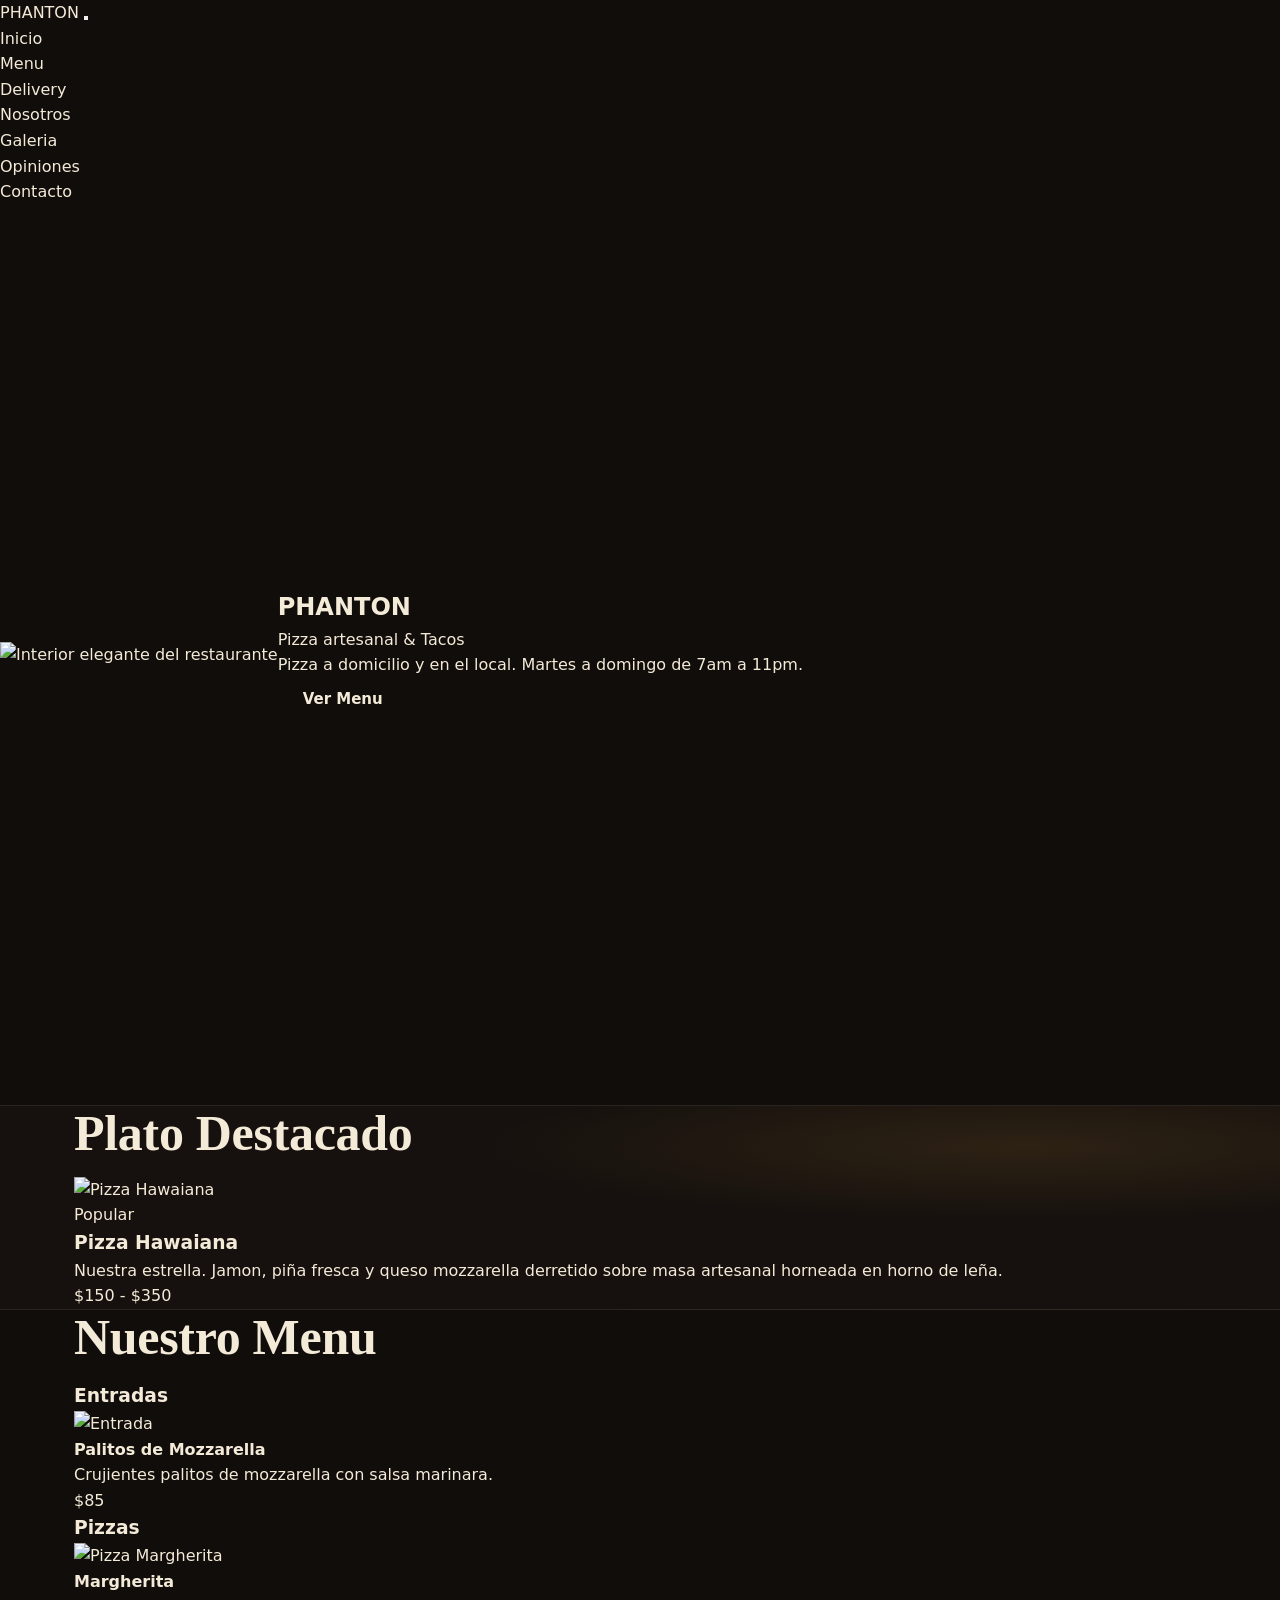
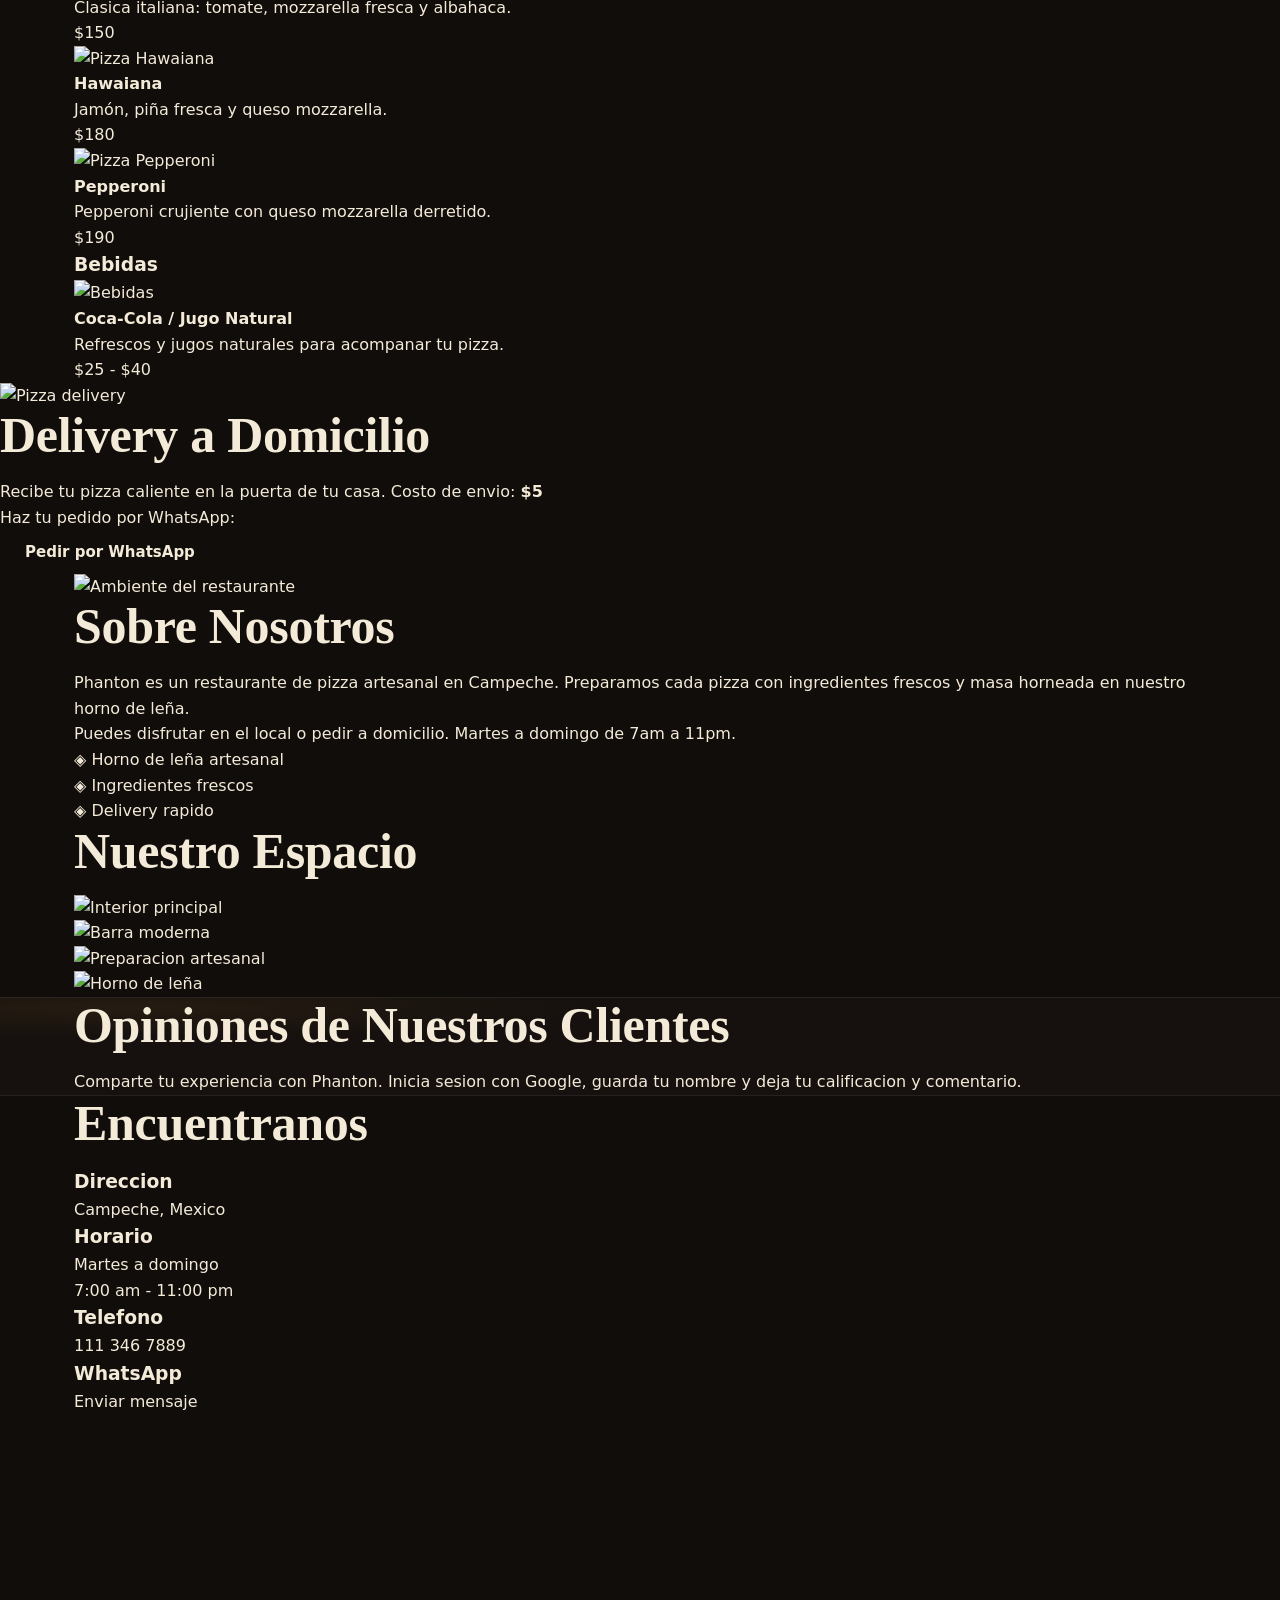
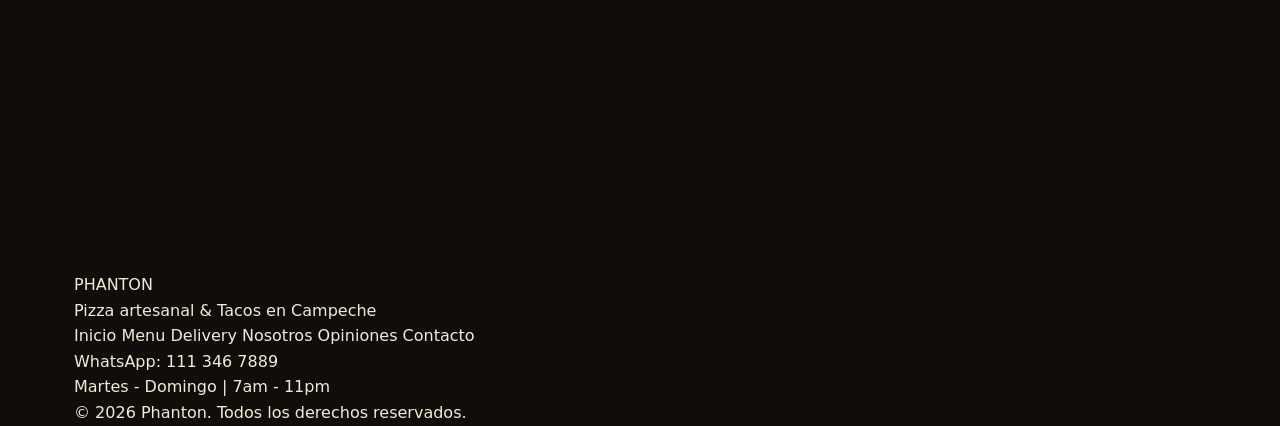
==== index.html @ f54aac29 "generate index.html" ====
<!DOCTYPE html>
<html lang="es">
<head>
  <meta charset="UTF-8">
  <meta name="viewport" content="width=device-width, initial-scale=1.0">
  <title>Phanton - Pizzas & Tacos</title>
  <meta name="description" content="Phanton - Pizza artesanal a domicilio y en local. Martes a domingo de 7am a 11pm en Campeche.">
  <link rel="stylesheet" href="styles.css">
</head>
<body>

  <header class="header" id="header">
    <nav class="nav">
      <a href="#hero" class="nav__logo" data-eb-editable="link" data-eb-key="index.a.1" data-eb-role="a" data-eb-kind="link">PHANTON</a>
      <button class="nav__toggle" id="navToggle" aria-label="Menu" data-eb-editable="link" data-eb-key="index.button.2" data-eb-role="button" data-eb-kind="link">
        <span></span><span></span><span></span>
      </button>
      <ul class="nav__menu" id="navMenu">
        <li><a href="#hero" class="nav__link active" data-eb-editable="link" data-eb-key="index.a.3" data-eb-role="a" data-eb-kind="link">Inicio</a></li>
        <li><a href="#menu" class="nav__link" data-eb-editable="link" data-eb-key="index.a.4" data-eb-role="a" data-eb-kind="link">Menu</a></li>
        <li><a href="#delivery" class="nav__link" data-eb-editable="link" data-eb-key="index.a.5" data-eb-role="a" data-eb-kind="link">Delivery</a></li>
        <li><a href="#about" class="nav__link" data-eb-editable="link" data-eb-key="index.a.6" data-eb-role="a" data-eb-kind="link">Nosotros</a></li>
        <li><a href="#gallery" class="nav__link" data-eb-editable="link" data-eb-key="index.a.7" data-eb-role="a" data-eb-kind="link">Galeria</a></li>
        <li><a href="#reviews" class="nav__link" data-eb-editable="link" data-eb-key="index.a.8" data-eb-role="a" data-eb-kind="link">Opiniones</a></li>
        <li><a href="#contact" class="nav__link" data-eb-editable="link" data-eb-key="index.a.9" data-eb-role="a" data-eb-kind="link">Contacto</a></li>
      </ul>
    </nav>
  </header>

  <section class="hero" id="hero">
    <div class="hero__bg">
      <img src="https://images.pexels.com/photos/17626467/pexels-photo-17626467.jpeg?auto=compress&cs=tinysrgb&dpr=2&h=650&w=940" alt="Interior elegante del restaurante" class="hero__img" data-eb-editable="image" data-eb-key="index.img.10" data-eb-role="img" data-eb-kind="image">
      <div class="hero__overlay"></div>
    </div>
    <div class="hero__content">
      <h1 class="hero__title" data-eb-editable="text" data-eb-key="index.h1.11" data-eb-role="h1" data-eb-kind="text">PHANTON</h1>
      <p class="hero__subtitle" data-eb-editable="text" data-eb-key="index.p.12" data-eb-role="p" data-eb-kind="text">Pizza artesanal & Tacos</p>
      <p class="hero__desc" data-eb-editable="text" data-eb-key="index.p.13" data-eb-role="p" data-eb-kind="text">Pizza a domicilio y en el local. Martes a domingo de 7am a 11pm.</p>
      <a href="#menu" class="btn btn--primary" data-eb-editable="link" data-eb-key="index.a.14" data-eb-role="a" data-eb-kind="link">Ver Menu</a>
    </div>
  </section>

  <section class="featured" id="featured">
    <div class="container">
      <h2 class="section-title" data-eb-editable="text" data-eb-key="index.h2.15" data-eb-role="h2" data-eb-kind="text">Plato Destacado</h2>
      <div class="featured__card">
        <div class="featured__img-wrap">
          <img src="https://images.pexels.com/photos/33592994/pexels-photo-33592994.jpeg?auto=compress&cs=tinysrgb&dpr=2&h=650&w=940" alt="Pizza Hawaiana" class="featured__img" data-eb-editable="image" data-eb-key="index.img.16" data-eb-role="img" data-eb-kind="image">
        </div>
        <div class="featured__info">
          <span class="featured__badge">Popular</span>
          <h3 class="featured__name" data-eb-editable="text" data-eb-key="index.h3.17" data-eb-role="h3" data-eb-kind="text">Pizza Hawaiana</h3>
          <p class="featured__text" data-eb-editable="text" data-eb-key="index.p.18" data-eb-role="p" data-eb-kind="text">Nuestra estrella. Jamon, piña fresca y queso mozzarella derretido sobre masa artesanal horneada en horno de leña.</p>
          <span class="featured__price">$150 - $350</span>
        </div>
      </div>
    </div>
  </section>

  <section class="menu" id="menu">
    <div class="container">
      <h2 class="section-title" data-eb-editable="text" data-eb-key="index.h2.19" data-eb-role="h2" data-eb-kind="text">Nuestro Menu</h2>

      <div class="menu__category">
        <h3 class="menu__category-title" data-eb-editable="text" data-eb-key="index.h3.20" data-eb-role="h3" data-eb-kind="text">Entradas</h3>
        <div class="menu__grid">
          <div class="menu__item">
            <img src="https://images.pexels.com/photos/9650081/pexels-photo-9650081.jpeg?auto=compress&cs=tinysrgb&dpr=2&h=650&w=940" alt="Entrada" class="menu__item-img" data-eb-editable="image" data-eb-key="index.img.21" data-eb-role="img" data-eb-kind="image">
            <div class="menu__item-info">
              <h4 class="menu__item-name" data-eb-editable="text" data-eb-key="index.h4.22" data-eb-role="h4" data-eb-kind="text">Palitos de Mozzarella</h4>
              <p class="menu__item-desc" data-eb-editable="text" data-eb-key="index.p.23" data-eb-role="p" data-eb-kind="text">Crujientes palitos de mozzarella con salsa marinara.</p>
              <span class="menu__item-price">$85</span>
            </div>
          </div>
        </div>
      </div>

      <div class="menu__category">
        <h3 class="menu__category-title" data-eb-editable="text" data-eb-key="index.h3.24" data-eb-role="h3" data-eb-kind="text">Pizzas</h3>
        <div class="menu__grid">
          <div class="menu__item">
            <img src="https://images.pexels.com/photos/8176833/pexels-photo-8176833.jpeg?auto=compress&cs=tinysrgb&dpr=2&h=650&w=940" alt="Pizza Margherita" class="menu__item-img" data-eb-editable="image" data-eb-key="index.img.25" data-eb-role="img" data-eb-kind="image">
            <div class="menu__item-info">
              <h4 class="menu__item-name" data-eb-editable="text" data-eb-key="index.h4.26" data-eb-role="h4" data-eb-kind="text">Margherita</h4>
              <p class="menu__item-desc" data-eb-editable="text" data-eb-key="index.p.27" data-eb-role="p" data-eb-kind="text">Clasica italiana: tomate, mozzarella fresca y albahaca.</p>
              <span class="menu__item-price">$150</span>
            </div>
          </div>
          <div class="menu__item">
            <img src="https://images.pexels.com/photos/33592994/pexels-photo-33592994.jpeg?auto=compress&cs=tinysrgb&dpr=2&h=650&w=940" alt="Pizza Hawaiana" class="menu__item-img" data-eb-editable="image" data-eb-key="index.img.28" data-eb-role="img" data-eb-kind="image">
            <div class="menu__item-info">
              <h4 class="menu__item-name" data-eb-editable="text" data-eb-key="index.h4.29" data-eb-role="h4" data-eb-kind="text">Hawaiana</h4>
              <p class="menu__item-desc" data-eb-editable="text" data-eb-key="index.p.30" data-eb-role="p" data-eb-kind="text">Jamón, piña fresca y queso mozzarella.</p>
              <span class="menu__item-price">$180</span>
            </div>
          </div>
          <div class="menu__item">
            <img src="https://images.pexels.com/photos/8444550/pexels-photo-8444550.jpeg?auto=compress&cs=tinysrgb&dpr=2&h=650&w=940" alt="Pizza Pepperoni" class="menu__item-img" data-eb-editable="image" data-eb-key="index.img.31" data-eb-role="img" data-eb-kind="image">
            <div class="menu__item-info">
              <h4 class="menu__item-name" data-eb-editable="text" data-eb-key="index.h4.32" data-eb-role="h4" data-eb-kind="text">Pepperoni</h4>
              <p class="menu__item-desc" data-eb-editable="text" data-eb-key="index.p.33" data-eb-role="p" data-eb-kind="text">Pepperoni crujiente con queso mozzarella derretido.</p>
              <span class="menu__item-price">$190</span>
            </div>
          </div>
        </div>
      </div>

      <div class="menu__category">
        <h3 class="menu__category-title" data-eb-editable="text" data-eb-key="index.h3.34" data-eb-role="h3" data-eb-kind="text">Bebidas</h3>
        <div class="menu__grid">
          <div class="menu__item">
            <img src="https://itm-void-excepcional.pages.dev/media-fallback/imagen-generica.jpg" alt="Bebidas" class="menu__item-img" data-eb-editable="image" data-eb-key="index.img.35" data-eb-role="img" data-eb-kind="image">
            <div class="menu__item-info">
              <h4 class="menu__item-name" data-eb-editable="text" data-eb-key="index.h4.36" data-eb-role="h4" data-eb-kind="text">Coca-Cola / Jugo Natural</h4>
              <p class="menu__item-desc" data-eb-editable="text" data-eb-key="index.p.37" data-eb-role="p" data-eb-kind="text">Refrescos y jugos naturales para acompanar tu pizza.</p>
              <span class="menu__item-price">$25 - $40</span>
            </div>
          </div>
        </div>
      </div>
    </div>
  </section>

  <section class="delivery" id="delivery">
    <div class="delivery__bg">
      <img src="https://images.pexels.com/photos/8165449/pexels-photo-8165449.jpeg?auto=compress&cs=tinysrgb&dpr=2&h=650&w=940" alt="Pizza delivery" class="delivery__img" data-eb-editable="image" data-eb-key="index.img.38" data-eb-role="img" data-eb-kind="image">
      <div class="delivery__overlay"></div>
    </div>
    <div class="delivery__content">
      <h2 class="section-title section-title--light" data-eb-editable="text" data-eb-key="index.h2.39" data-eb-role="h2" data-eb-kind="text">Delivery a Domicilio</h2>
      <p class="delivery__text" data-eb-editable="text" data-eb-key="index.p.40" data-eb-role="p" data-eb-kind="text">Recibe tu pizza caliente en la puerta de tu casa. Costo de envio: <strong>$5</strong></p>
      <p class="delivery__text" data-eb-editable="text" data-eb-key="index.p.41" data-eb-role="p" data-eb-kind="text">Haz tu pedido por WhatsApp:</p>
      <a href="https://wa.me/521113467889" class="btn btn--whatsapp" target="_blank" rel="noopener" data-eb-editable="link" data-eb-key="index.a.42" data-eb-role="a" data-eb-kind="link">Pedir por WhatsApp</a>
    </div>
  </section>

  <section class="about" id="about">
    <div class="container">
      <div class="about__grid">
        <div class="about__img-wrap">
          <img src="https://images.pexels.com/photos/7244274/pexels-photo-7244274.jpeg?auto=compress&cs=tinysrgb&dpr=2&h=650&w=940" alt="Ambiente del restaurante" class="about__img" data-eb-editable="image" data-eb-key="index.img.43" data-eb-role="img" data-eb-kind="image">
        </div>
        <div class="about__info">
          <h2 class="section-title section-title--left" data-eb-editable="text" data-eb-key="index.h2.44" data-eb-role="h2" data-eb-kind="text">Sobre Nosotros</h2>
          <p class="about__text" data-eb-editable="text" data-eb-key="index.p.45" data-eb-role="p" data-eb-kind="text">Phanton es un restaurante de pizza artesanal en Campeche. Preparamos cada pizza con ingredientes frescos y masa horneada en nuestro horno de leña.</p>
          <p class="about__text" data-eb-editable="text" data-eb-key="index.p.46" data-eb-role="p" data-eb-kind="text">Puedes disfrutar en el local o pedir a domicilio. Martes a domingo de 7am a 11pm.</p>
          <div class="about__features">
            <div class="about__feature">
              <span class="about__feature-icon">&#9672;</span>
              <span>Horno de leña artesanal</span>
            </div>
            <div class="about__feature">
              <span class="about__feature-icon">&#9672;</span>
              <span>Ingredientes frescos</span>
            </div>
            <div class="about__feature">
              <span class="about__feature-icon">&#9672;</span>
              <span>Delivery rapido</span>
            </div>
          </div>
        </div>
      </div>
    </div>
  </section>

  <section class="gallery" id="gallery">
    <div class="container">
      <h2 class="section-title" data-eb-editable="text" data-eb-key="index.h2.47" data-eb-role="h2" data-eb-kind="text">Nuestro Espacio</h2>
      <div class="gallery__grid">
        <div class="gallery__item">
          <img src="https://images.pexels.com/photos/27669088/pexels-photo-27669088.png?auto=compress&cs=tinysrgb&dpr=2&h=650&w=940" alt="Interior principal" class="gallery__img" data-eb-editable="image" data-eb-key="index.img.48" data-eb-role="img" data-eb-kind="image">
        </div>
        <div class="gallery__item">
          <img src="https://images.pexels.com/photos/30871309/pexels-photo-30871309.jpeg?auto=compress&cs=tinysrgb&dpr=2&h=650&w=940" alt="Barra moderna" class="gallery__img" data-eb-editable="image" data-eb-key="index.img.49" data-eb-role="img" data-eb-kind="image">
        </div>
        <div class="gallery__item">
          <img src="https://images.pexels.com/photos/32293385/pexels-photo-32293385.jpeg?auto=compress&cs=tinysrgb&dpr=2&h=650&w=940" alt="Preparacion artesanal" class="gallery__img" data-eb-editable="image" data-eb-key="index.img.50" data-eb-role="img" data-eb-kind="image">
        </div>
        <div class="gallery__item">
          <img src="https://images.pexels.com/photos/18126715/pexels-photo-18126715.jpeg?auto=compress&cs=tinysrgb&dpr=2&h=650&w=940" alt="Horno de leña" class="gallery__img" data-eb-editable="image" data-eb-key="index.img.51" data-eb-role="img" data-eb-kind="image">
        </div>
      </div>
    </div>
  </section>

  <section class="reviews" id="reviews">
    <div class="container">
      <h2 class="section-title" data-eb-editable="text" data-eb-key="index.h2.52" data-eb-role="h2" data-eb-kind="text">Opiniones de Nuestros Clientes</h2>
      <p class="reviews__intro" data-eb-editable="text" data-eb-key="index.p.53" data-eb-role="p" data-eb-kind="text">Comparte tu experiencia con Phanton. Inicia sesion con Google, guarda tu nombre y deja tu calificacion y comentario.</p>
      <div data-itm-comments-shell class="reviews__shell">
        <div data-itm-profile data-project-id="caf5ed07-fb64-4bcb-96b5-abfb4fa93d42"></div>
        <div data-itm-comments data-project-id="caf5ed07-fb64-4bcb-96b5-abfb4fa93d42"></div>
      </div>
    </div>
  </section>

  <section class="contact" id="contact">
    <div class="container">
      <h2 class="section-title" data-eb-editable="text" data-eb-key="index.h2.54" data-eb-role="h2" data-eb-kind="text">Encuentranos</h2>
      <div class="contact__grid">
        <div class="contact__info">
          <div class="contact__detail">
            <h3 class="contact__detail-title" data-eb-editable="text" data-eb-key="index.h3.55" data-eb-role="h3" data-eb-kind="text">Direccion</h3>
            <p data-eb-editable="text" data-eb-key="index.p.56" data-eb-role="p" data-eb-kind="text">Campeche, Mexico</p>
          </div>
          <div class="contact__detail">
            <h3 class="contact__detail-title" data-eb-editable="text" data-eb-key="index.h3.57" data-eb-role="h3" data-eb-kind="text">Horario</h3>
            <p data-eb-editable="text" data-eb-key="index.p.58" data-eb-role="p" data-eb-kind="text">Martes a domingo<br>7:00 am - 11:00 pm</p>
          </div>
          <div class="contact__detail">
            <h3 class="contact__detail-title" data-eb-editable="text" data-eb-key="index.h3.59" data-eb-role="h3" data-eb-kind="text">Telefono</h3>
            <p data-eb-editable="text" data-eb-key="index.p.60" data-eb-role="p" data-eb-kind="text"><a href="tel:+521113467889" data-eb-editable="link" data-eb-key="index.a.61" data-eb-role="a" data-eb-kind="link">111 346 7889</a></p>
          </div>
          <div class="contact__detail">
            <h3 class="contact__detail-title" data-eb-editable="text" data-eb-key="index.h3.62" data-eb-role="h3" data-eb-kind="text">WhatsApp</h3>
            <p data-eb-editable="text" data-eb-key="index.p.63" data-eb-role="p" data-eb-kind="text"><a href="https://wa.me/521113467889" target="_blank" rel="noopener" data-eb-editable="link" data-eb-key="index.a.64" data-eb-role="a" data-eb-kind="link">Enviar mensaje</a></p>
          </div>
        </div>
        <div class="contact__map">
          <iframe src="https://www.google.com/maps/embed?pb=!1m18!1m12!1m3!1d1590204.7511493105!2d-90.0833210465046!3d19.18394339423709!2m3!1f0!2f0!3f0!3m2!1i1024!2i768!4f13.1!3m3!1m2!1s0x8f5a55d2e2bd4cb3%3A0x18dfb8a962aab997!2sPizzas%20y%20Tacos%20EL%20SUSPIRO!5e1!3m2!1ses-419!2smx!4v1788581362156!5m2!1ses-419!2smx" width="600" height="450" style="border:0;" allowfullscreen="" loading="lazy" referrerpolicy="strict-origin-when-cross-origin" title="Ubicacion en mapa"></iframe>
        </div>
      </div>
    </div>
  </section>

  <footer class="footer">
    <div class="container">
      <div class="footer__content">
        <div class="footer__brand">
          <span class="footer__logo">PHANTON</span>
          <p class="footer__tagline" data-eb-editable="text" data-eb-key="index.p.65" data-eb-role="p" data-eb-kind="text">Pizza artesanal & Tacos en Campeche</p>
        </div>
        <div class="footer__links">
          <a href="#hero" data-eb-editable="link" data-eb-key="index.a.66" data-eb-role="a" data-eb-kind="link">Inicio</a>
          <a href="#menu" data-eb-editable="link" data-eb-key="index.a.67" data-eb-role="a" data-eb-kind="link">Menu</a>
          <a href="#delivery" data-eb-editable="link" data-eb-key="index.a.68" data-eb-role="a" data-eb-kind="link">Delivery</a>
          <a href="#about" data-eb-editable="link" data-eb-key="index.a.69" data-eb-role="a" data-eb-kind="link">Nosotros</a>
          <a href="#reviews" data-eb-editable="link" data-eb-key="index.a.70" data-eb-role="a" data-eb-kind="link">Opiniones</a>
          <a href="#contact" data-eb-editable="link" data-eb-key="index.a.71" data-eb-role="a" data-eb-kind="link">Contacto</a>
        </div>
        <div class="footer__contact">
          <p data-eb-editable="text" data-eb-key="index.p.72" data-eb-role="p" data-eb-kind="text">WhatsApp: <a href="tel:+521113467889" data-eb-editable="link" data-eb-key="index.a.73" data-eb-role="a" data-eb-kind="link">111 346 7889</a></p>
          <p data-eb-editable="text" data-eb-key="index.p.74" data-eb-role="p" data-eb-kind="text">Martes - Domingo | 7am - 11pm</p>
        </div>
      </div>
      <div class="footer__bottom">
        <p data-eb-editable="text" data-eb-key="index.p.75" data-eb-role="p" data-eb-kind="text">&copy; 2026 Phanton. Todos los derechos reservados.</p>
      </div>
    </div>
  </footer>

  <script src="https://itm-void-excepcional.pages.dev/comments.js"></script>
  <script src="script.js"></script>

</body>
</html>
---- styles.css ----
/* ==========================================================================
   phanton · Pizzas artesanales — Campeche
   Estilos principales · Tema elegante oscuro premium
   ========================================================================== */

:root {
  --bg-ink: #100d0b;
  --bg-soft: #16110e;
  --bg-card: #1c1613;
  --bg-elev: #241c17;
  --line: rgba(244, 234, 216, 0.09);
  --line-strong: rgba(244, 234, 216, 0.16);
  --cream: #f4ead8;
  --muted: #b3a493;
  --accent: #d99a3d;
  --accent-soft: rgba(217, 154, 61, 0.14);
  --accent-strong: #e8a94f;
  --green: #25d366;
  --green-soft: rgba(37, 211, 102, 0.14);
  --serif: "Playfair Display", Georgia, serif;
  --sans: "Inter", system-ui, -apple-system, "Segoe UI", Arial, sans-serif;
  --radius: 16px;
  --radius-sm: 10px;
  --shadow: 0 24px 60px rgba(0, 0, 0, 0.45);
  --header-h: 76px;
  --maxw: 1180px;
}

/* ---------- Reset ---------- */
*,
*::before,
*::after {
  box-sizing: border-box;
  margin: 0;
  padding: 0;
}

html {
  scroll-behavior: smooth;
  scroll-padding-top: calc(var(--header-h) + 12px);
}

body {
  font-family: var(--sans);
  background: var(--bg-ink);
  color: var(--cream);
  line-height: 1.6;
  font-size: 16px;
  -webkit-font-smoothing: antialiased;
  overflow-x: hidden;
}

img {
  max-width: 100%;
  display: block;
}

a {
  color: inherit;
  text-decoration: none;
}

ul {
  list-style: none;
}

button {
  font-family: inherit;
  cursor: pointer;
}

.container {
  width: 100%;
  max-width: var(--maxw);
  margin: 0 auto;
  padding: 0 24px;
}

.skip-link {
  position: absolute;
  left: -9999px;
  top: 0;
  z-index: 1000;
  background: var(--accent);
  color: #1a140a;
  padding: 10px 16px;
  font-weight: 600;
  border-radius: 0 0 8px 0;
}

.skip-link:focus {
  left: 0;
  color: #1a140a;
}

/* ============================ HEADER ============================ */
.site-header {
  position: fixed;
  inset: 0 0 auto 0;
  z-index: 900;
  height: var(--header-h);
  transition: background 0.35s ease, box-shadow 0.35s ease, backdrop-filter 0.35s ease;
}

.site-header.is-scrolled {
  background: rgba(16, 13, 11, 0.92);
  backdrop-filter: blur(12px);
  box-shadow: 0 1px 0 var(--line);
}

.header-inner {
  height: var(--header-h);
  display: flex;
  align-items: center;
  gap: 24px;
}

.brand {
  display: inline-flex;
  align-items: center;
  gap: 12px;
  margin-right: auto;
}

.brand-mark {
  display: grid;
  place-items: center;
  width: 42px;
  height: 42px;
  border: 1px solid var(--line-strong);
  border-radius: 50%;
  color: var(--accent);
  background: radial-gradient(circle at 30% 30%, rgba(217, 154, 61, 0.22), transparent 60%);
}

.brand-text {
  display: flex;
  flex-direction: column;
  line-height: 1.15;
}

.brand-text strong {
  font-family: var(--serif);
  font-size: 22px;
  letter-spacing: 0.5px;
}

.brand-text small {
  font-size: 10.5px;
  letter-spacing: 0.18em;
  text-transform: uppercase;
  color: var(--accent);
}

.primary-nav {
  display: flex;
  align-items: center;
  gap: 6px;
}

.primary-nav a {
  padding: 9px 13px;
  font-size: 14px;
  font-weight: 500;
  color: var(--muted);
  border-radius: 999px;
  transition: color 0.2s ease, background 0.2s ease;
}

.primary-nav a:hover,
.primary-nav a.is-active {
  color: var(--cream);
  background: var(--accent-soft);
}

.nav-toggle {
  display: none;
  flex-direction: column;
  justify-content: center;
  gap: 5px;
  width: 44px;
  height: 44px;
  padding: 10px;
  background: transparent;
  border: 1px solid var(--line-strong);
  border-radius: var(--radius-sm);
}

.nav-toggle span {
  display: block;
  height: 2px;
  width: 100%;
  background: var(--cream);
  transition: transform 0.3s ease, opacity 0.3s ease;
}

.nav-toggle[aria-expanded="true"] span:nth-child(1) {
  transform: translateY(7px) rotate(45deg);
}

.nav-toggle[aria-expanded="true"] span:nth-child(2) {
  opacity: 0;
}

.nav-toggle[aria-expanded="true"] span:nth-child(3) {
  transform: translateY(-7px) rotate(-45deg);
}

/* ============================ BOTONES ============================ */
.btn {
  display: inline-flex;
  align-items: center;
  justify-content: center;
  gap: 9px;
  padding: 13px 24px;
  border-radius: 999px;
  font-weight: 600;
  font-size: 15px;
  line-height: 1;
  border: 1px solid transparent;
  white-space: nowrap;
  transition: transform 0.2s ease, box-shadow 0.2s ease, background 0.2s ease, color 0.2s ease, border-color 0.2s ease;
}

.btn:hover {
  transform: translateY(-2px);
}

.btn-primary {
  background: linear-gradient(180deg, var(--accent-strong), var(--accent));
  color: #221707;
  box-shadow: 0 12px 30px rgba(217, 154, 61, 0.28);
}

.btn-primary:hover {
  box-shadow: 0 16px 38px rgba(217, 154, 61, 0.42);
}

.btn-outline {
  color: var(--cream);
  border-color: var(--line-strong);
  background: rgba(16, 13, 11, 0.35);
}

.btn-outline:hover {
  border-color: var(--accent);
  color: var(--accent-strong);
}

.btn-wa {
  background: var(--green);
  color: #06280f;
  box-shadow: 0 12px 30px rgba(37, 211, 102, 0.25);
}

.btn-wa:hover {
  box-shadow: 0 16px 38px rgba(37, 211, 102, 0.38);
}

.btn-lg {
  padding: 17px 34px;
  font-size: 16px;
}

.btn-block {
  width: 100%;
}

.btn-header {
  padding: 11px 20px;
  font-size: 14px;
}

/* ============================ HERO ============================ */
.hero {
  position: relative;
  min-height: 100vh;
  display: flex;
  align-items: center;
  overflow: hidden;
}

.hero-bg {
  position: absolute;
  inset: 0;
  background-size: cover;
  background-position: center 30%;
  transform: scale(1.05);
  will-change: transform;
}

.hero-overlay {
  position: absolute;
  inset: 0;
  background:
    linear-gradient(180deg, rgba(16, 13, 11, 0.55) 0%, rgba(16, 13, 11, 0.78) 55%, var(--bg-ink) 100%),
    radial-gradient(80% 60% at 70% 20%, rgba(217, 154, 61, 0.16), transparent 60%);
}

.hero-inner {
  position: relative;
  z-index: 2;
  padding-top: calc(var(--header-h) + 40px);
  padding-bottom: 80px;
}

.eyebrow {
  display: inline-flex;
  align-items: center;
  gap: 10px;
  font-size: 12px;
  font-weight: 600;
  letter-spacing: 0.22em;
  text-transform: uppercase;
  color: var(--accent);
  margin-bottom: 18px;
}

.eyebrow::before {
  content: "";
  width: 34px;
  height: 1px;
  background: var(--accent);
}

.section-head.center .eyebrow::after {
  content: "";
  width: 34px;
  height: 1px;
  background: var(--accent);
}

.hero-title {
  font-family: var(--serif);
  font-size: clamp(44px, 7vw, 84px);
  font-weight: 600;
  line-height: 1.02;
  letter-spacing: -0.5px;
  max-width: 16ch;
  margin-bottom: 22px;
}

.hero-sub {
  font-size: 18px;
  color: var(--muted);
  max-width: 52ch;
  margin-bottom: 32px;
}

.hero-title em,
.section-title em {
  font-style: italic;
  color: var(--accent);
}

.hero-actions {
  display: flex;
  flex-wrap: wrap;
  gap: 14px;
  margin-bottom: 44px;
}

.hero-meta {
  display: flex;
  flex-wrap: wrap;
  gap: 12px 26px;
}

.hero-meta-item {
  display: inline-flex;
  align-items: center;
  gap: 8px;
  font-size: 13.5px;
  font-weight: 500;
  color: var(--muted);
}

.hero-meta-item svg {
  color: var(--accent);
}

/* ============================ SECCIONES ============================ */
.section {
  padding: 110px 0;
}

.section-head {
  margin-bottom: 52px;
  max-width: 660px;
}

.section-head.center {
  margin-left: auto;
  margin-right: auto;
  text-align: center;
}

.section-head.center .eyebrow::before {
  display: none;
}

.section-title {
  font-family: var(--serif);
  font-size: clamp(32px, 4.4vw, 50px);
  font-weight: 600;
  line-height: 1.1;
  margin-bottom: 16px;
  letter-spacing: -0.3px;
}

.section-text {
  color: var(--muted);
  font-size: 16.5px;
  max-width: 60ch;
}

.section-head.center .section-text {
  margin-left: auto;
  margin-right: auto;
}

/* ============================ NOSOTROS ============================ */
.about {
  background: var(--bg-ink);
}

.about-grid {
  display: grid;
  grid-template-columns: 1fr 1fr;
  gap: 64px;
  align-items: center;
}

.about-media {
  position: relative;
}

.about-media img {
  width: 100%;
  aspect-ratio: 4 / 4.4;
  object-fit: cover;
  border-radius: var(--radius);
  box-shadow: var(--shadow);
  border: 1px solid var(--line);
}

.about-badge {
  position: absolute;
  right: -18px;
  bottom: -22px;
  background: linear-gradient(180deg, var(--accent-strong), var(--accent));
  color: #221707;
  padding: 18px 24px;
  border-radius: var(--radius-sm);
  box-shadow: 0 18px 40px rgba(0, 0, 0, 0.45);
  display: flex;
  flex-direction: column;
  line-height: 1.2;
}

.about-badge strong {
  font-family: var(--serif);
  font-size: 19px;
}

.about-badge span {
  font-size: 13px;
  font-weight: 600;
}

.about-content .section-text {
  margin-bottom: 30px;
}

.about-list {
  display: grid;
  gap: 22px;
  margin-bottom: 34px;
}

.about-list li {
  display: flex;
  gap: 16px;
  align-items: flex-start;
}

.about-icon {
  flex: none;
  display: grid;
  place-items: center;
  width: 46px;
  height: 46px;
  border-radius: 12px;
  background: var(--accent-soft);
  color: var(--accent);
  border: 1px solid var(--line);
}

.about-list strong {
  display: block;
  font-size: 16.5px;
  margin-bottom: 2px;
}

.about-list p {
  color: var(--muted);
  font-size: 14.5px;
}

/* ============================ DESTACADO ============================ */
.featured {
  background:
    radial-gradient(70% 60% at 80% 20%, rgba(217, 154, 61, 0.12), transparent 60%),
    var(--bg-soft);
  border-top: 1px solid var(--line);
  border-bottom: 1px solid var(--line);
}

.featured-grid {
  display: grid;
  grid-template-columns: 1fr 1fr;
  gap: 64px;
  align-items: center;
}

.featured-badges {
  display: flex;
  flex-wrap: wrap;
  gap: 10px;
  margin-bottom: 26px;
}

.chip {
  display: inline-flex;
  align-items: center;
  padding: 8px 14px;
  border-radius: 999px;
  font-size: 13px;
  font-weight: 600;
  color: var(--accent-strong);
  background: var(--accent-soft);
  border: 1px solid var(--line-strong);
}

.featured-media img {
  width: 100%;
  aspect-ratio: 5 / 4;
  object-fit: cover;
  border-radius: var(--radius);
  box-shadow: var(--shadow);
  border: 1px solid var(--line);
}

/* ============================ MENÚ ============================ */
.menu {
  position: relative;
  background: var(--bg-ink);
}

.menu-banner {
  position: absolute;
  inset: 0 0 auto 0;
  height: 340px;
  background-size: cover;
  background-position: center;
  opacity: 0.16;
  mask-image: linear-gradient(180deg, #000, transparent 90%);
  -webkit-mask-image: linear-gradient(180deg, #000, transparent 90%);
  pointer-events: none;
}

.menu-grid {
  display: grid;
  grid-template-columns: repeat(3, 1fr);
  gap: 28px;
}

.menu-card {
  background: var(--bg-card);
  border: 1px solid var(--line);
  border-radius: var(--radius);
  overflow: hidden;
  transition: transform 0.3s ease, border-color 0.3s ease, box-shadow 0.3s ease;
  display: flex;
  flex-direction: column;
}

.menu-card:hover {
  transform: translateY(-6px);
  border-color: var(--line-strong);
  box-shadow: var(--shadow);
}

.menu-card-media {
  position: relative;
}

.menu-card-media img {
  width: 100%;
  height: 210px;
  object-fit: cover;
}

.menu-tag {
  position: absolute;
  top: 14px;
  left: 14px;
  background: rgba(16, 13, 11, 0.82);
  backdrop-filter: blur(6px);
  color: var(--accent-strong);
  border: 1px solid var(--line-strong);
  font-size: 12px;
  font-weight: 600;
  letter-spacing: 0.08em;
  text-transform: uppercase;
  padding: 7px 12px;
  border-radius: 999px;
}

.menu-card-body {
  padding: 26px 24px 28px;
  display: flex;
  flex-direction: column;
  gap: 14px;
  flex: 1;
}

.menu-card-body h3 {
  font-family: var(--serif);
  font-size: 25px;
  font-weight: 600;
}

.menu-card-body > p {
  color: var(--muted);
  font-size: 14.5px;
  margin-top: -6px;
}

.menu-items {
  display: grid;
  gap: 18px;
  flex: 1;
}

.menu-item-row {
  display: flex;
  align-items: baseline;
  gap: 10px;
  font-weight: 600;
  font-size: 15.5px;
}

.menu-item-row span:last-child {
  color: var(--accent);
  font-weight: 700;
  font-size: 13.5px;
  white-space: nowrap;
}

.menu-dot {
  flex: 1;
  border-bottom: 1px dotted var(--line-strong);
  transform: translateY(-4px);
}

.menu-item p {
  color: var(--muted);
  font-size: 13.5px;
  margin-top: 3px;
}

.menu-note {
  font-size: 13px;
  color: var(--accent-strong);
  background: var(--accent-soft);
  border: 1px solid var(--line);
  border-radius: var(--radius-sm);
  padding: 12px 14px;
}

.menu-order {
  margin-top: 6px;
  color: var(--accent-strong);
  font-weight: 600;
  font-size: 14.5px;
  border: 1px solid var(--line-strong);
  border-radius: 999px;
  padding: 12px 18px;
  text-align: center;
  transition: background 0.2s ease, border-color 0.2s ease;
}

.menu-order:hover {
  background: var(--accent-soft);
  border-color: var(--accent);
}

/* ============================ CTA BANDA ============================ */
.cta-band {
  position: relative;
  padding: 130px 0;
  overflow: hidden;
  text-align: center;
  border-top: 1px solid var(--line);
  border-bottom: 1px solid var(--line);
}

.cta-bg {
  position: absolute;
  inset: 0;
  background-size: cover;
  background-position: center 40%;
}

.cta-overlay {
  position: absolute;
  inset: 0;
  background: linear-gradient(180deg, rgba(16, 13, 11, 0.82), rgba(16, 13, 11, 0.9));
}

.cta-inner {
  position: relative;
  z-index: 2;
  max-width: 640px;
  margin: 0 auto;
  display: grid;
  gap: 16px;
  justify-items: center;
}

.cta-title {
  font-family: var(--serif);
  font-size: clamp(30px, 4vw, 46px);
  font-weight: 600;
  line-height: 1.1;
}

.cta-text {
  color: var(--muted);
  font-size: 17px;
  margin-bottom: 14px;
}

/* ============================ GALERÍA ============================ */
.gallery {
  background: var(--bg-ink);
}

.gallery-grid {
  display: grid;
  grid-template-columns: repeat(3, 1fr);
  gap: 22px;
}

.gallery-item {
  position: relative;
  border-radius: var(--radius);
  overflow: hidden;
  border: 1px solid var(--line);
  cursor: zoom-in;
  background: var(--bg-card);
}

.gallery-item img {
  width: 100%;
  aspect-ratio: 4 / 3;
  object-fit: cover;
  transition: transform 0.5s ease;
}

.gallery-item:hover img {
  transform: scale(1.06);
}

.gallery-item::after {
  content: "";
  position: absolute;
  inset: 0;
  background: linear-gradient(180deg, transparent 55%, rgba(16, 13, 11, 0.7));
  opacity: 0;
  transition: opacity 0.35s ease;
}

.gallery-item:hover::after {
  opacity: 1;
}

/* ============================ RESEÑAS ============================ */
.reviews {
  background:
    radial-gradient(60% 50% at 10% 10%, rgba(217, 154, 61, 0.08), transparent 60%),
    var(--bg-soft);
  border-top: 1px solid var(--line);
}

.reviews-grid {
  display: grid;
  grid-template-columns: 400px 1fr;
  gap: 28px;
  align-items: start;
}

.reviews-profile,
.reviews-panel {
  background: var(--bg-card);
  border: 1px solid var(--line);
  border-radius: var(--radius);
  padding: 30px;
  display: grid;
  gap: 20px;
}

.reviews-panel {
  min-width: 0;
}

.reviews-subtitle {
  font-family: var(--serif);
  font-size: 24px;
  font-weight: 600;
}

.reviews-aside-text {
  color: var(--muted);
  font-size: 14.5px;
}

.reviews-steps {
  display: grid;
  gap: 16px;
}

.reviews-steps li {
  display: flex;
  gap: 14px;
  align-items: flex-start;
}

.step-num {
  flex: none;
  display: grid;
  place-items: center;
  width: 32px;
  height: 32px;
  border-radius: 50%;
  background: var(--accent);
  color: #221707;
  font-weight: 700;
  font-size: 14px;
}

.reviews-steps strong {
  display: block;
  font-size: 15px;
  margin-bottom: 1px;
}

.reviews-steps p {
  color: var(--muted);
  font-size: 13.5px;
}

.privacy-note {
  display: flex;
  gap: 12px;
  align-items: flex-start;
  background: var(--accent-soft);
  border: 1px solid var(--line);
  border-radius: var(--radius-sm);
  padding: 14px 16px;
  color: var(--accent-strong);
}

.privacy-note p {
  font-size: 13.5px;
  line-height: 1.5;
}

.stars-demo {
  display: flex;
  gap: 6px;
  color: var(--accent);
}

.itm-comments {
  min-width: 0;
}

.itm-comments-loading {
  color: var(--muted);
  font-size: 14px;
  padding: 24px 0;
}

/* ---- Contenedores renderizados por comments.js ---- */
.itm-comments .itm-comment,
.itm-comments [class*="comment"],
.itm-comments [class*="comentario"],
.itm-comments [class*="review"],
.itm-comments [class*="reseña"],
.itm-comments [class*="perfil"],
.itm-comments [class*="profile"] {
  font-family: var(--sans);
}

/* ============================ CONTACTO ============================ */
.contact {
  background: var(--bg-ink);
  border-top: 1px solid var(--line);
}

.contact-grid {
  display: grid;
  grid-template-columns: 480px 1fr;
  gap: 28px;
  align-items: stretch;
}

.contact-card {
  background: var(--bg-card);
  border: 1px solid var(--line);
  border-radius: var(--radius);
  overflow: hidden;
  display: flex;
  flex-direction: column;
}

.contact-media img {
  width: 100%;
  height: 210px;
  object-fit: cover;
}

.contact-list {
  display: grid;
  gap: 20px;
  padding: 26px 26px 20px;
  flex: 1;
}

.contact-list li {
  display: flex;
  gap: 14px;
  align-items: flex-start;
}

.contact-icon {
  flex: none;
  display: grid;
  place-items: center;
  width: 44px;
  height: 44px;
  border-radius: 12px;
  background: var(--accent-soft);
  color: var(--accent);
  border: 1px solid var(--line);
}

.contact-list strong {
  display: block;
  font-size: 15px;
  margin-bottom: 1px;
}

.contact-list p,
.contact-list a {
  color: var(--muted);
  font-size: 14.5px;
}

.contact-list a:hover {
  color: var(--accent-strong);
}

.contact-card .btn {
  margin: 0 26px 26px;
}

.contact-map {
  border-radius: var(--radius);
  overflow: hidden;
  border: 1px solid var(--line);
  min-height: 420px;
  background: var(--bg-card);
}

.contact-map iframe {
  width: 100%;
  height: 100%;
  min-height: 420px;
  display: block;
  filter: grayscale(0.3) contrast(1.05);
}

/* ============================ FOOTER ============================ */
.site-footer {
  background: #0a0807;
  border-top: 1px solid var(--line);
}

.footer-inner {
  display: grid;
  grid-template-columns: 1.4fr 1fr 1fr;
  gap: 48px;
  padding-top: 72px;
  padding-bottom: 56px;
}

.footer-brand p {
  color: var(--muted);
  font-size: 14.5px;
  max-width: 34ch;
  margin-top: 18px;
}

.footer-nav,
.footer-contacts {
  display: flex;
  flex-direction: column;
  gap: 10px;
}

.footer-nav-title {
  font-size: 12px;
  font-weight: 700;
  letter-spacing: 0.18em;
  text-transform: uppercase;
  color: var(--accent);
  margin-bottom: 8px;
}

.footer-nav a,
.footer-contacts p {
  color: var(--muted);
  font-size: 14.5px;
}

.footer-nav a:hover {
  color: var(--accent-strong);
}

.footer-contacts .btn {
  margin-top: 10px;
}

.footer-bottom {
  border-top: 1px solid var(--line);
  padding: 20px 0;
}

.footer-bottom-inner {
  display: flex;
  justify-content: space-between;
  gap: 12px;
  flex-wrap: wrap;
  color: var(--muted);
  font-size: 13px;
}

.footer-credits {
  opacity: 0.75;
}

/* ============================ TO TOP ============================ */
.to-top {
  position: fixed;
  right: 22px;
  bottom: 22px;
  z-index: 850;
  width: 48px;
  height: 48px;
  border-radius: 50%;
  border: 1px solid var(--line-strong);
  background: var(--bg-elev);
  color: var(--cream);
  display: grid;
  place-items: center;
  opacity: 0;
  visibility: hidden;
  transform: translateY(12px);
  transition: opacity 0.3s ease, transform 0.3s ease, visibility 0.3s, background 0.2s ease;
}

.to-top.is-visible {
  opacity: 1;
  visibility: visible;
  transform: translateY(0);
}

.to-top:hover {
  background: var(--accent);
  color: #221707;
}

/* ============================ LIGHTBOX ============================ */
.lightbox {
  position: fixed;
  inset: 0;
  z-index: 950;
  background: rgba(8, 6, 5, 0.94);
  backdrop-filter: blur(6px);
  display: grid;
  place-items: center;
  padding: 24px;
  opacity: 0;
  visibility: hidden;
  transition: opacity 0.3s ease, visibility 0.3s;
}

.lightbox.is-open {
  opacity: 1;
  visibility: visible;
}

.lightbox-figure {
  max-width: min(1000px, 94vw);
  display: grid;
  gap: 14px;
  justify-items: center;
}

.lightbox-figure img {
  max-width: 100%;
  max-height: 78vh;
  object-fit: contain;
  border-radius: var(--radius);
  box-shadow: var(--shadow);
}

.lightbox-figure figcaption {
  color: var(--cream);
  font-family: var(--serif);
  font-size: 18px;
}

.lightbox-close {
  position: absolute;
  top: 22px;
  right: 22px;
  width: 48px;
  height: 48px;
  border-radius: 50%;
  border: 1px solid var(--line-strong);
  background: var(--bg-elev);
  color: var(--cream);
  display: grid;
  place-items: center;
  transition: background 0.2s ease, color 0.2s ease;
}

.lightbox-close:hover {
  background: var(--accent);
  color: #221707;
}

/* ============================ REVEAL ANIMACIÓN ============================ */
.reveal {
  opacity: 0;
  transform: translateY(26px);
  transition: opacity 0.7s ease, transform 0.7s ease;
}

.reveal.is-visible {
  opacity: 1;
  transform: none;
}

@media (prefers-reduced-motion: reduce) {
  html {
    scroll-behavior: auto;
  }

  .reveal {
    opacity: 1;
    transform: none;
    transition: none;
  }

  .hero-bg {
    transform: none;
  }
}

/* ============================ RESPONSIVE ============================ */
@media (max-width: 1024px) {
  .menu-grid {
    grid-template-columns: repeat(2, 1fr);
  }

  .gallery-grid {
    grid-template-columns: repeat(2, 1fr);
  }

  .about-grid,
  .featured-grid {
    grid-template-columns: 1fr;
    gap: 44px;
  }

  .about-badge {
    right: 16px;
    bottom: -14px;
  }

  .reviews-grid,
  .contact-grid {
    grid-template-columns: 1fr;
  }

  .footer-inner {
    grid-template-columns: 1fr 1fr;
  }
}

@media (max-width: 768px) {
  .header-inner {
    gap: 12px;
  }

  .primary-nav {
    position: fixed;
    top: var(--header-h);
    left: 0;
    right: 0;
    background: rgba(16, 13, 11, 0.97);
    backdrop-filter: blur(12px);
    border-bottom: 1px solid var(--line);
    flex-direction: column;
    align-items: stretch;
    gap: 4px;
    padding: 16px 24px 24px;
    transform: translateY(-16px);
    opacity: 0;
    visibility: hidden;
    transition: opacity 0.3s ease, transform 0.3s ease, visibility 0.3s;
  }

  .primary-nav.is-open {
    opacity: 1;
    visibility: visible;
    transform: none;
  }

  .primary-nav a {
    padding: 13px 16px;
    font-size: 16px;
  }

  .btn-header {
    display: none;
  }

  .nav-toggle {
    display: flex;
  }

  .section {
    padding: 78px 0;
  }

  .menu-grid,
  .gallery-grid {
    grid-template-columns: 1fr;
  }

  .gallery-item img {
    aspect-ratio: 4 / 3;
  }

  .hero-title {
    font-size: clamp(38px, 11vw, 56px);
  }

  .hero-meta {
    gap: 10px 18px;
  }

  .footer-inner {
    grid-template-columns: 1fr;
    gap: 34px;
  }

  .footer-bottom-inner {
    flex-direction: column;
    text-align: center;
  }

  .reviews-profile,
  .reviews-panel {
    padding: 24px;
  }
}
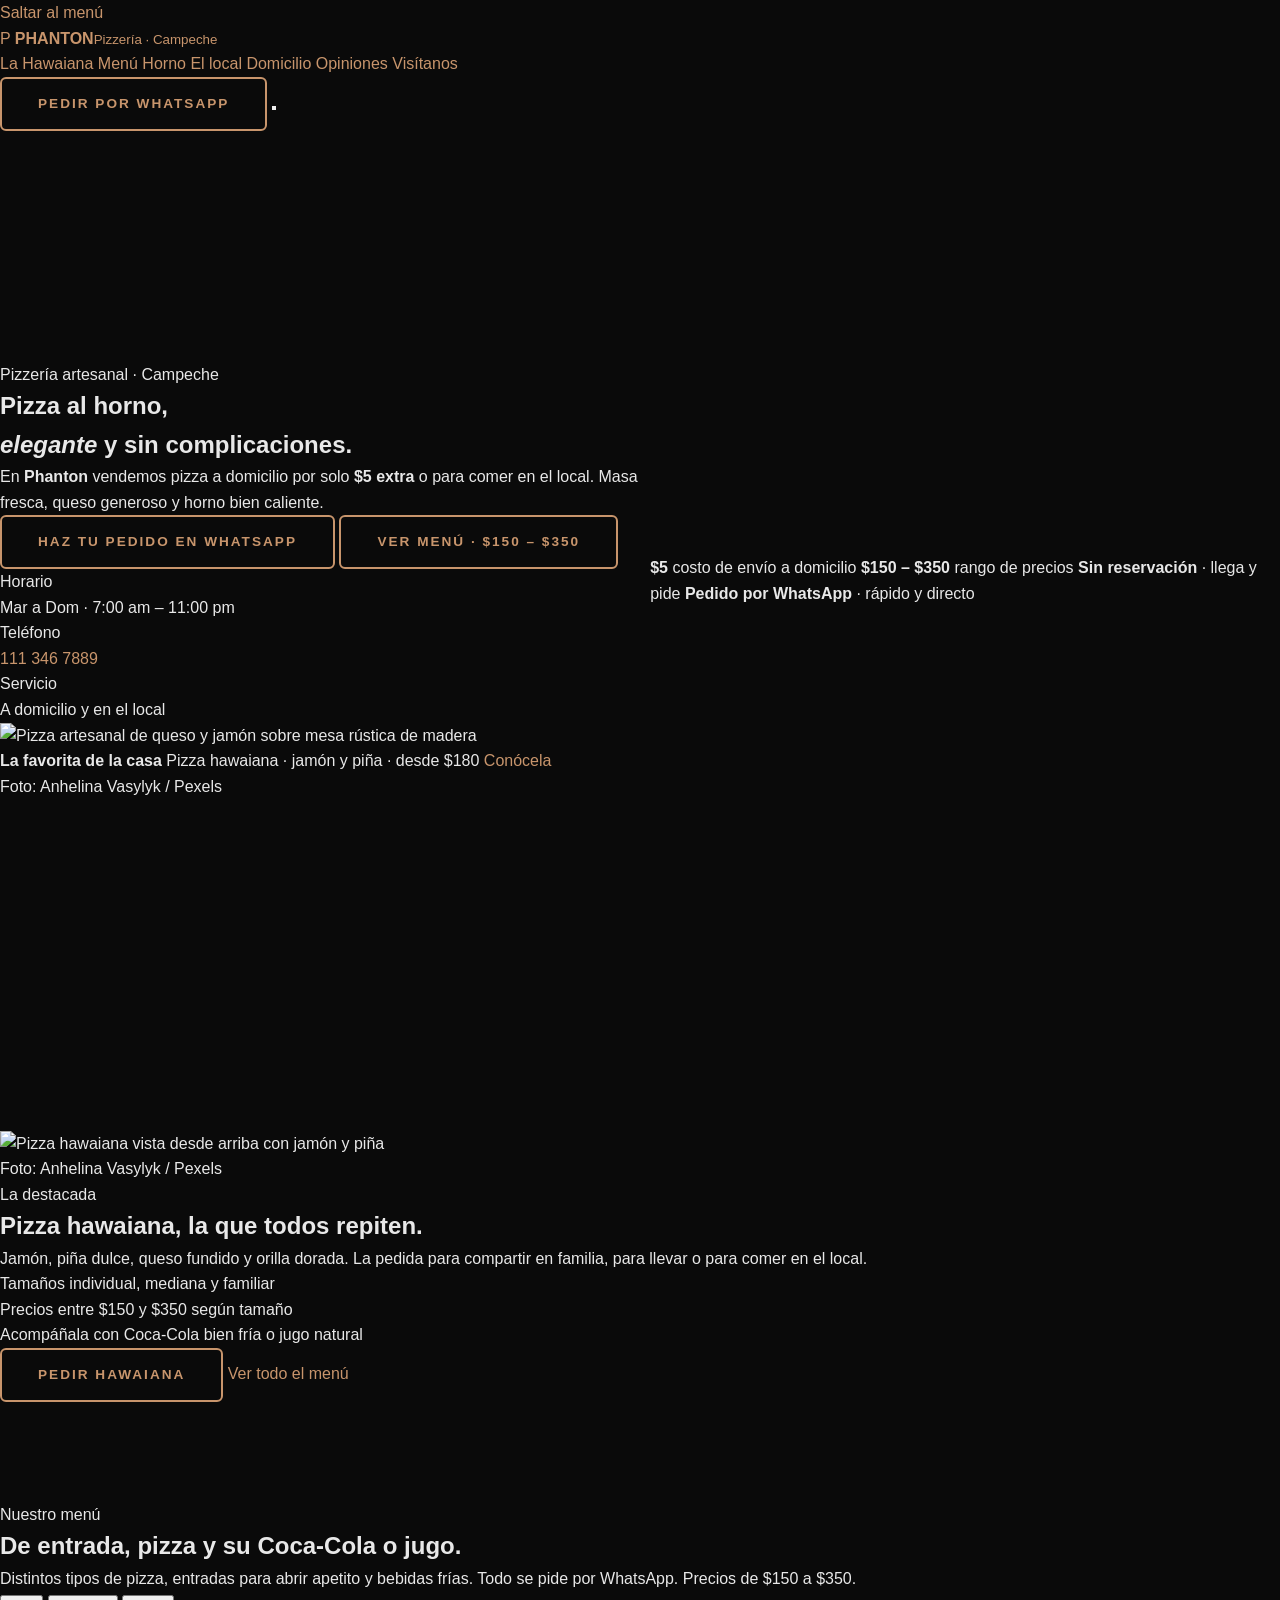
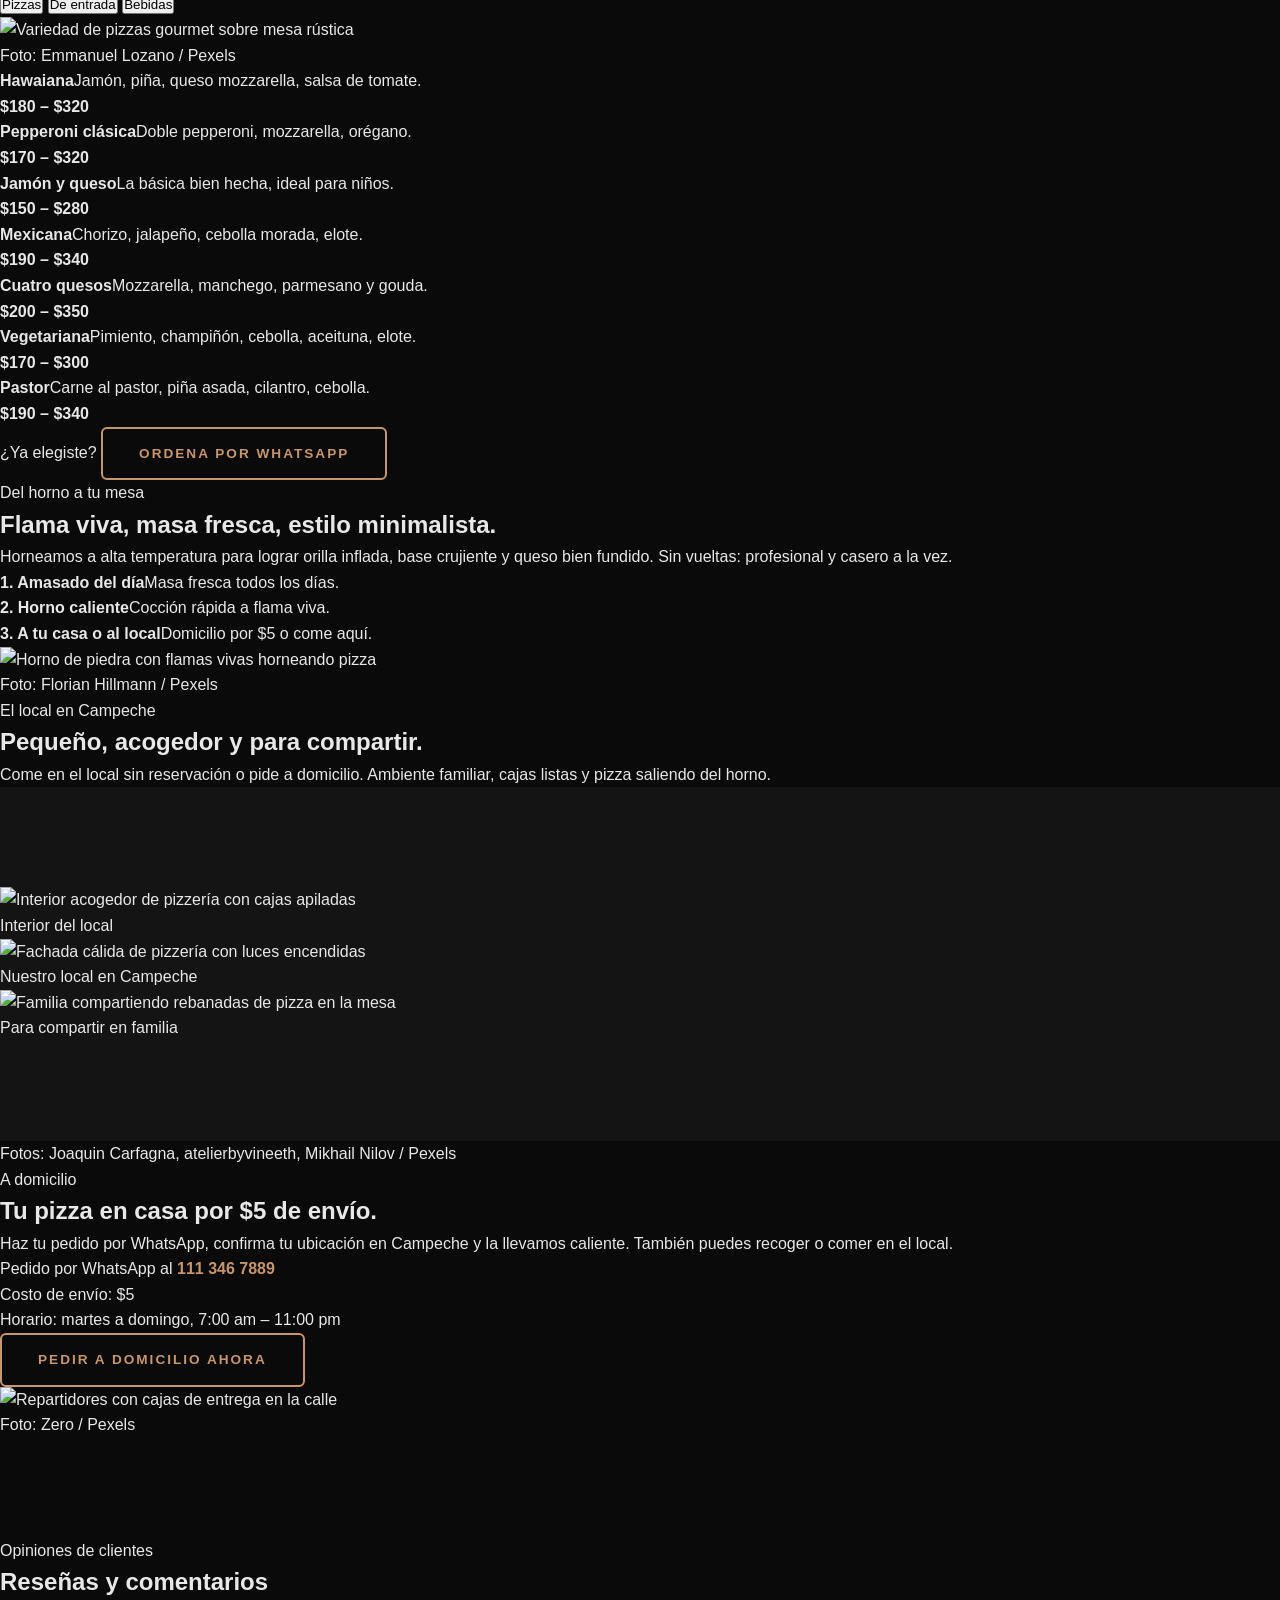
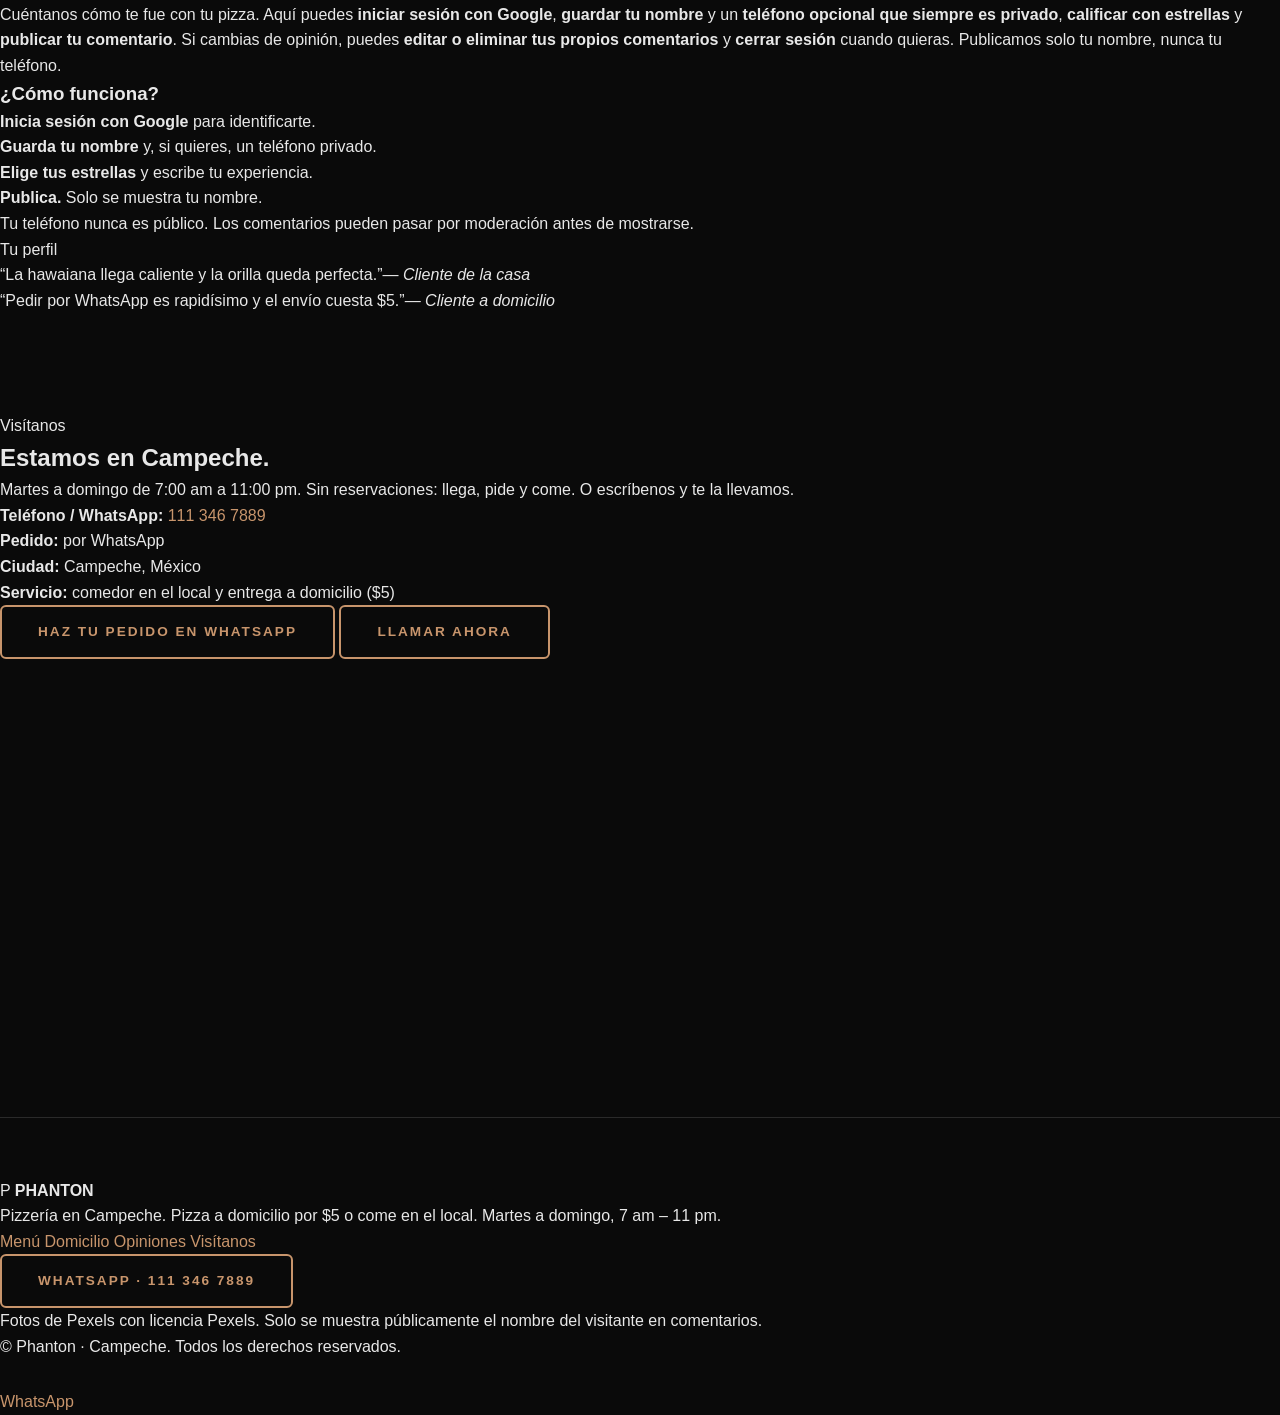
==== commit 63c5d8eb: "generate index.html" ====
--- a/index.html
+++ b/index.html
@@ -1,256 +1,313 @@
 <!DOCTYPE html>
-<html lang="es">
+<html lang="es-MX">
 <head>
-  <meta charset="UTF-8">
-  <meta name="viewport" content="width=device-width, initial-scale=1.0">
-  <title>Phanton - Pizzas & Tacos</title>
-  <meta name="description" content="Phanton - Pizza artesanal a domicilio y en local. Martes a domingo de 7am a 11pm en Campeche.">
-  <link rel="stylesheet" href="styles.css">
+<meta charset="UTF-8">
+<meta name="viewport" content="width=device-width, initial-scale=1.0">
+<title>Phanton · Pizzería en Campeche — Pizza a domicilio y en el local</title>
+<meta name="description" content="Phanton, pizzería en Campeche. Pizza artesanal a domicilio por solo $5 extra o come en el local. Martes a domingo de 7 am a 11 pm. Haz tu pedido por WhatsApp.">
+<link rel="preconnect" href="https://fonts.googleapis.com">
+<link rel="preconnect" href="https://fonts.gstatic.com" crossorigin>
+<link href="https://fonts.googleapis.com/css2?family=Fraunces:opsz,wght@9..144,400;9..144,600;9..144,700&family=Inter:wght@400;500;600;700&display=swap" rel="stylesheet">
+<link rel="stylesheet" href="styles.css">
 </head>
 <body>
-
-  <header class="header" id="header">
-    <nav class="nav">
-      <a href="#hero" class="nav__logo" data-eb-editable="link" data-eb-key="index.a.1" data-eb-role="a" data-eb-kind="link">PHANTON</a>
-      <button class="nav__toggle" id="navToggle" aria-label="Menu" data-eb-editable="link" data-eb-key="index.button.2" data-eb-role="button" data-eb-kind="link">
-        <span></span><span></span><span></span>
-      </button>
-      <ul class="nav__menu" id="navMenu">
-        <li><a href="#hero" class="nav__link active" data-eb-editable="link" data-eb-key="index.a.3" data-eb-role="a" data-eb-kind="link">Inicio</a></li>
-        <li><a href="#menu" class="nav__link" data-eb-editable="link" data-eb-key="index.a.4" data-eb-role="a" data-eb-kind="link">Menu</a></li>
-        <li><a href="#delivery" class="nav__link" data-eb-editable="link" data-eb-key="index.a.5" data-eb-role="a" data-eb-kind="link">Delivery</a></li>
-        <li><a href="#about" class="nav__link" data-eb-editable="link" data-eb-key="index.a.6" data-eb-role="a" data-eb-kind="link">Nosotros</a></li>
-        <li><a href="#gallery" class="nav__link" data-eb-editable="link" data-eb-key="index.a.7" data-eb-role="a" data-eb-kind="link">Galeria</a></li>
-        <li><a href="#reviews" class="nav__link" data-eb-editable="link" data-eb-key="index.a.8" data-eb-role="a" data-eb-kind="link">Opiniones</a></li>
-        <li><a href="#contact" class="nav__link" data-eb-editable="link" data-eb-key="index.a.9" data-eb-role="a" data-eb-kind="link">Contacto</a></li>
+<a class="skip" href="#menu" data-eb-editable="link" data-eb-key="index.a.1" data-eb-role="a" data-eb-kind="link">Saltar al menú</a>
+
+<header class="site-header" id="top">
+  <div class="wrap header-inner">
+    <a class="brand" href="#top" aria-label="Phanton inicio" data-eb-editable="link" data-eb-key="index.a.2" data-eb-role="a" data-eb-kind="link">
+      <span class="brand-mark" aria-hidden="true">P</span>
+      <span class="brand-text"><strong>PHANTON</strong><small>Pizzería · Campeche</small></span>
+    </a>
+    <nav class="main-nav" id="mainNav" aria-label="Navegación principal">
+      <a href="#destacada" data-eb-editable="link" data-eb-key="index.a.3" data-eb-role="a" data-eb-kind="link">La Hawaiana</a>
+      <a href="#menu" data-eb-editable="link" data-eb-key="index.a.4" data-eb-role="a" data-eb-kind="link">Menú</a>
+      <a href="#proceso" data-eb-editable="link" data-eb-key="index.a.5" data-eb-role="a" data-eb-kind="link">Horno</a>
+      <a href="#local" data-eb-editable="link" data-eb-key="index.a.6" data-eb-role="a" data-eb-kind="link">El local</a>
+      <a href="#domicilio" data-eb-editable="link" data-eb-key="index.a.7" data-eb-role="a" data-eb-kind="link">Domicilio</a>
+      <a href="#opiniones" data-eb-editable="link" data-eb-key="index.a.8" data-eb-role="a" data-eb-kind="link">Opiniones</a>
+      <a href="#visitanos" data-eb-editable="link" data-eb-key="index.a.9" data-eb-role="a" data-eb-kind="link">Visítanos</a>
+    </nav>
+    <div class="header-actions">
+      <div class="header-profile" data-itm-profile data-project-id="caf5ed07-fb64-4bcb-96b5-abfb4fa93d42"></div>
+      <a class="btn btn-gold btn-sm" href="https://wa.me/521113467889?text=Hola%20Phanton%2C%20quiero%20hacer%20mi%20pedido%20de%20pizza" target="_blank" rel="noopener" data-eb-editable="link" data-eb-key="index.a.10" data-eb-role="a" data-eb-kind="link">Pedir por WhatsApp</a>
+      <button class="nav-toggle" id="navToggle" aria-label="Abrir menú" aria-expanded="false" data-eb-editable="link" data-eb-key="index.button.11" data-eb-role="button" data-eb-kind="link"><span></span><span></span><span></span></button>
+    </div>
+  </div>
+</header>
+
+<main>
+<!-- HERO -->
+<section class="hero">
+  <div class="wrap hero-grid">
+    <div class="hero-copy">
+      <p class="eyebrow" data-eb-editable="text" data-eb-key="index.p.12" data-eb-role="p" data-eb-kind="text">Pizzería artesanal · Campeche</p>
+      <h1 data-eb-editable="text" data-eb-key="index.h1.13" data-eb-role="h1" data-eb-kind="text">Pizza al horno,<br><em>elegante</em> y sin complicaciones.</h1>
+      <p class="lead" data-eb-editable="text" data-eb-key="index.p.14" data-eb-role="p" data-eb-kind="text">En <strong>Phanton</strong> vendemos pizza a domicilio por solo <strong>$5 extra</strong> o para comer en el local. Masa fresca, queso generoso y horno bien caliente.</p>
+      <div class="hero-ctas">
+        <a class="btn btn-gold" href="https://wa.me/521113467889?text=Hola%20Phanton%2C%20quiero%20hacer%20mi%20pedido" target="_blank" rel="noopener" data-eb-editable="link" data-eb-key="index.a.15" data-eb-role="a" data-eb-kind="link">Haz tu pedido en WhatsApp</a>
+        <a class="btn btn-ghost" href="#menu" data-eb-editable="link" data-eb-key="index.a.16" data-eb-role="a" data-eb-kind="link">Ver menú · $150 – $350</a>
+      </div>
+      <dl class="hero-meta">
+        <div><dt>Horario</dt><dd>Mar a Dom · 7:00 am – 11:00 pm</dd></div>
+        <div><dt>Teléfono</dt><dd><a href="tel:+521113467889" data-eb-editable="link" data-eb-key="index.a.17" data-eb-role="a" data-eb-kind="link">111 346 7889</a></dd></div>
+        <div><dt>Servicio</dt><dd>A domicilio y en el local</dd></div>
+      </dl>
+    </div>
+    <figure class="hero-media">
+      <img src="https://images.pexels.com/photos/33592997/pexels-photo-33592997.jpeg?auto=compress&cs=tinysrgb&dpr=2&h=650&w=940" alt="Pizza artesanal de queso y jamón sobre mesa rústica de madera" loading="eager" fetchpriority="high" data-eb-editable="image" data-eb-key="index.img.18" data-eb-role="img" data-eb-kind="image">
+      <figcaption class="hero-card">
+        <strong>La favorita de la casa</strong>
+        <span>Pizza hawaiana · jamón y piña · desde $180</span>
+        <a href="#destacada" data-eb-editable="link" data-eb-key="index.a.19" data-eb-role="a" data-eb-kind="link">Conócela</a>
+      </figcaption>
+      <p class="credit" data-eb-editable="text" data-eb-key="index.p.20" data-eb-role="p" data-eb-kind="text">Foto: Anhelina Vasylyk / Pexels</p>
+    </figure>
+  </div>
+  <div class="hero-strip" aria-label="Datos rápidos">
+    <div class="wrap strip-grid">
+      <span><strong>$5</strong> costo de envío a domicilio</span>
+      <span><strong>$150 – $350</strong> rango de precios</span>
+      <span><strong>Sin reservación</strong> · llega y pide</span>
+      <span><strong>Pedido por WhatsApp</strong> · rápido y directo</span>
+    </div>
+  </div>
+</section>
+
+<!-- DESTACADA -->
+<section class="section featured" id="destacada">
+  <div class="wrap split">
+    <figure class="framed">
+      <img src="https://images.pexels.com/photos/33592994/pexels-photo-33592994.jpeg?auto=compress&cs=tinysrgb&dpr=2&h=650&w=940" alt="Pizza hawaiana vista desde arriba con jamón y piña" loading="lazy" data-eb-editable="image" data-eb-key="index.img.21" data-eb-role="img" data-eb-kind="image">
+      <p class="credit" data-eb-editable="text" data-eb-key="index.p.22" data-eb-role="p" data-eb-kind="text">Foto: Anhelina Vasylyk / Pexels</p>
+    </figure>
+    <div>
+      <p class="eyebrow" data-eb-editable="text" data-eb-key="index.p.23" data-eb-role="p" data-eb-kind="text">La destacada</p>
+      <h2 data-eb-editable="text" data-eb-key="index.h2.24" data-eb-role="h2" data-eb-kind="text">Pizza hawaiana, la que todos repiten.</h2>
+      <p data-eb-editable="text" data-eb-key="index.p.25" data-eb-role="p" data-eb-kind="text">Jamón, piña dulce, queso fundido y orilla dorada. La pedida para compartir en familia, para llevar o para comer en el local.</p>
+      <ul class="check-list">
+        <li>Tamaños individual, mediana y familiar</li>
+        <li>Precios entre $150 y $350 según tamaño</li>
+        <li>Acompáñala con Coca-Cola bien fría o jugo natural</li>
       </ul>
+      <div class="row">
+        <a class="btn btn-dark" href="https://wa.me/521113467889?text=Hola%20Phanton%2C%20quiero%20una%20pizza%20hawaiana" target="_blank" rel="noopener" data-eb-editable="link" data-eb-key="index.a.26" data-eb-role="a" data-eb-kind="link">Pedir hawaiana</a>
+        <a class="link" href="#menu" data-eb-editable="link" data-eb-key="index.a.27" data-eb-role="a" data-eb-kind="link">Ver todo el menú</a>
+      </div>
+    </div>
+  </div>
+</section>
+
+<!-- MENU -->
+<section class="section menu-section" id="menu">
+  <div class="wrap">
+    <p class="eyebrow center" data-eb-editable="text" data-eb-key="index.p.28" data-eb-role="p" data-eb-kind="text">Nuestro menú</p>
+    <h2 class="center" data-eb-editable="text" data-eb-key="index.h2.29" data-eb-role="h2" data-eb-kind="text">De entrada, pizza y su Coca-Cola o jugo.</h2>
+    <p class="center muted max" data-eb-editable="text" data-eb-key="index.p.30" data-eb-role="p" data-eb-kind="text">Distintos tipos de pizza, entradas para abrir apetito y bebidas frías. Todo se pide por WhatsApp. Precios de $150 a $350.</p>
+
+    <div class="tabs" role="tablist" aria-label="Categorías del menú">
+      <button class="tab active" data-tab="pizzas" role="tab" aria-selected="true" data-eb-editable="link" data-eb-key="index.button.31" data-eb-role="button" data-eb-kind="link">Pizzas</button>
+      <button class="tab" data-tab="entradas" role="tab" aria-selected="false" data-eb-editable="link" data-eb-key="index.button.32" data-eb-role="button" data-eb-kind="link">De entrada</button>
+      <button class="tab" data-tab="bebidas" role="tab" aria-selected="false" data-eb-editable="link" data-eb-key="index.button.33" data-eb-role="button" data-eb-kind="link">Bebidas</button>
+    </div>
+
+    <div class="tab-panels">
+      <div class="panel active" id="panel-pizzas" role="tabpanel">
+        <div class="menu-layout">
+          <figure class="framed">
+            <img src="https://images.pexels.com/photos/38576546/pexels-photo-38576546.jpeg?auto=compress&cs=tinysrgb&dpr=2&h=650&w=940" alt="Variedad de pizzas gourmet sobre mesa rústica" loading="lazy" data-eb-editable="image" data-eb-key="index.img.34" data-eb-role="img" data-eb-kind="image">
+            <p class="credit" data-eb-editable="text" data-eb-key="index.p.35" data-eb-role="p" data-eb-kind="text">Foto: Emmanuel Lozano / Pexels</p>
+          </figure>
+          <ul class="menu-list">
+            <li><div><strong>Hawaiana</strong><span>Jamón, piña, queso mozzarella, salsa de tomate.</span></div><b>$180 – $320</b></li>
+            <li><div><strong>Pepperoni clásica</strong><span>Doble pepperoni, mozzarella, orégano.</span></div><b>$170 – $320</b></li>
+            <li><div><strong>Jamón y queso</strong><span>La básica bien hecha, ideal para niños.</span></div><b>$150 – $280</b></li>
+            <li><div><strong>Mexicana</strong><span>Chorizo, jalapeño, cebolla morada, elote.</span></div><b>$190 – $340</b></li>
+            <li><div><strong>Cuatro quesos</strong><span>Mozzarella, manchego, parmesano y gouda.</span></div><b>$200 – $350</b></li>
+            <li><div><strong>Vegetariana</strong><span>Pimiento, champiñón, cebolla, aceituna, elote.</span></div><b>$170 – $300</b></li>
+            <li><div><strong>Pastor</strong><span>Carne al pastor, piña asada, cilantro, cebolla.</span></div><b>$190 – $340</b></li>
+          </ul>
+        </div>
+      </div>
+      <div class="panel" id="panel-entradas" role="tabpanel" hidden>
+        <div class="menu-layout">
+          <figure class="framed">
+            <img src="https://images.pexels.com/photos/1406336/pexels-photo-1406336.jpeg?auto=compress&cs=tinysrgb&dpr=2&h=650&w=940" alt="Entrada fresca con pan y queso" loading="lazy" data-eb-editable="image" data-eb-key="index.img.36" data-eb-role="img" data-eb-kind="image">
+            <p class="credit" data-eb-editable="text" data-eb-key="index.p.37" data-eb-role="p" data-eb-kind="text">Foto: Vija Rindo Pratama / Pexels</p>
+          </figure>
+          <ul class="menu-list">
+            <li><div><strong>Pan con ajo y queso</strong><span>Pan horneado con mantequilla de ajo y gratinado.</span></div><b>$90</b></li>
+            <li><div><strong>Breadsticks con queso</strong><span>Palitos crujientes con dip de queso.</span></div><b>$95</b></li>
+            <li><div><strong>Ensalada César con pan</strong><span>Lechuga fresca, aderezo césar, crutones y queso.</span></div><b>$110</b></li>
+            <li><div><strong>Complemento extra queso</strong><span>Para cualquier pizza o entrada.</span></div><b>$35</b></li>
+          </ul>
+        </div>
+      </div>
+      <div class="panel" id="panel-bebidas" role="tabpanel" hidden>
+        <div class="menu-layout">
+          <figure class="framed">
+            <img src="https://images.pexels.com/photos/9685229/pexels-photo-9685229.jpeg?auto=compress&cs=tinysrgb&dpr=2&h=650&w=940" alt="Botella de Coca-Cola y jugo de naranja en barra" loading="lazy" data-eb-editable="image" data-eb-key="index.img.38" data-eb-role="img" data-eb-kind="image">
+            <p class="credit" data-eb-editable="text" data-eb-key="index.p.39" data-eb-role="p" data-eb-kind="text">Foto: Mathias Reding / Pexels</p>
+          </figure>
+          <ul class="menu-list">
+            <li><div><strong>Coca-Cola</strong><span>Bien fría, en vaso o botella para compartir.</span></div><b>$30 – $70</b></li>
+            <li><div><strong>Jugo de naranja natural</strong><span>Recién exprimido.</span></div><b>$40</b></li>
+            <li><div><strong>Jugos de sabores</strong><span>Pregunta por los sabores del día.</span></div><b>$35 – $45</b></li>
+            <li><div><strong>Agua fresca</strong><span>Opción ligera para acompañar.</span></div><b>$30</b></li>
+          </ul>
+        </div>
+      </div>
+    </div>
+    <p class="center order-note" data-eb-editable="text" data-eb-key="index.p.40" data-eb-role="p" data-eb-kind="text">¿Ya elegiste? <a class="btn btn-gold" href="https://wa.me/521113467889?text=Hola%20Phanton%2C%20quiero%20ordenar%20del%20men%C3%BA" target="_blank" rel="noopener" data-eb-editable="link" data-eb-key="index.a.41" data-eb-role="a" data-eb-kind="link">Ordena por WhatsApp</a></p>
+  </div>
+</section>
+
+<!-- PROCESO -->
+<section class="section dark" id="proceso">
+  <div class="wrap split reverse">
+    <div>
+      <p class="eyebrow light" data-eb-editable="text" data-eb-key="index.p.42" data-eb-role="p" data-eb-kind="text">Del horno a tu mesa</p>
+      <h2 data-eb-editable="text" data-eb-key="index.h2.43" data-eb-role="h2" data-eb-kind="text">Flama viva, masa fresca, estilo minimalista.</h2>
+      <p class="muted-light" data-eb-editable="text" data-eb-key="index.p.44" data-eb-role="p" data-eb-kind="text">Horneamos a alta temperatura para lograr orilla inflada, base crujiente y queso bien fundido. Sin vueltas: profesional y casero a la vez.</p>
+      <ol class="steps">
+        <li><strong>1. Amasado del día</strong><span>Masa fresca todos los días.</span></li>
+        <li><strong>2. Horno caliente</strong><span>Cocción rápida a flama viva.</span></li>
+        <li><strong>3. A tu casa o al local</strong><span>Domicilio por $5 o come aquí.</span></li>
+      </ol>
+    </div>
+    <figure class="framed dark-frame">
+      <img src="https://images.pexels.com/photos/13366357/pexels-photo-13366357.png?auto=compress&cs=tinysrgb&dpr=2&h=650&w=940" alt="Horno de piedra con flamas vivas horneando pizza" loading="lazy" data-eb-editable="image" data-eb-key="index.img.45" data-eb-role="img" data-eb-kind="image">
+      <p class="credit" data-eb-editable="text" data-eb-key="index.p.46" data-eb-role="p" data-eb-kind="text">Foto: Florian Hillmann / Pexels</p>
+    </figure>
+  </div>
+</section>
+
+<!-- LOCAL + GALERIA -->
+<section class="section" id="local">
+  <div class="wrap">
+    <p class="eyebrow" data-eb-editable="text" data-eb-key="index.p.47" data-eb-role="p" data-eb-kind="text">El local en Campeche</p>
+    <h2 data-eb-editable="text" data-eb-key="index.h2.48" data-eb-role="h2" data-eb-kind="text">Pequeño, acogedor y para compartir.</h2>
+    <p class="muted max-left" data-eb-editable="text" data-eb-key="index.p.49" data-eb-role="p" data-eb-kind="text">Come en el local sin reservación o pide a domicilio. Ambiente familiar, cajas listas y pizza saliendo del horno.</p>
+    <div class="gallery">
+      <figure>
+        <img src="https://images.pexels.com/photos/17626467/pexels-photo-17626467.jpeg?auto=compress&cs=tinysrgb&dpr=2&h=650&w=940" alt="Interior acogedor de pizzería con cajas apiladas" loading="lazy" data-eb-editable="image" data-eb-key="index.img.50" data-eb-role="img" data-eb-kind="image">
+        <figcaption>Interior del local</figcaption>
+      </figure>
+      <figure>
+        <img src="https://images.pexels.com/photos/35550884/pexels-photo-35550884.jpeg?auto=compress&cs=tinysrgb&dpr=2&h=650&w=940" alt="Fachada cálida de pizzería con luces encendidas" loading="lazy" data-eb-editable="image" data-eb-key="index.img.51" data-eb-role="img" data-eb-kind="image">
+        <figcaption>Nuestro local en Campeche</figcaption>
+      </figure>
+      <figure>
+        <img src="https://images.pexels.com/photos/9543813/pexels-photo-9543813.jpeg?auto=compress&cs=tinysrgb&dpr=2&h=650&w=940" alt="Familia compartiendo rebanadas de pizza en la mesa" loading="lazy" data-eb-editable="image" data-eb-key="index.img.52" data-eb-role="img" data-eb-kind="image">
+        <figcaption>Para compartir en familia</figcaption>
+      </figure>
+    </div>
+    <p class="credit" data-eb-editable="text" data-eb-key="index.p.53" data-eb-role="p" data-eb-kind="text">Fotos: Joaquin Carfagna, atelierbyvineeth, Mikhail Nilov / Pexels</p>
+  </div>
+</section>
+
+<!-- DOMICILIO -->
+<section class="section cream" id="domicilio">
+  <div class="wrap split">
+    <div>
+      <p class="eyebrow" data-eb-editable="text" data-eb-key="index.p.54" data-eb-role="p" data-eb-kind="text">A domicilio</p>
+      <h2 data-eb-editable="text" data-eb-key="index.h2.55" data-eb-role="h2" data-eb-kind="text">Tu pizza en casa por $5 de envío.</h2>
+      <p data-eb-editable="text" data-eb-key="index.p.56" data-eb-role="p" data-eb-kind="text">Haz tu pedido por WhatsApp, confirma tu ubicación en Campeche y la llevamos caliente. También puedes recoger o comer en el local.</p>
+      <ul class="check-list">
+        <li>Pedido por WhatsApp al <a href="tel:+521113467889" data-eb-editable="link" data-eb-key="index.a.57" data-eb-role="a" data-eb-kind="link"><strong>111 346 7889</strong></a></li>
+        <li>Costo de envío: $5</li>
+        <li>Horario: martes a domingo, 7:00 am – 11:00 pm</li>
+      </ul>
+      <a class="btn btn-dark" href="https://wa.me/521113467889?text=Hola%20Phanton%2C%20quiero%20pizza%20a%20domicilio.%20Mi%20ubicaci%C3%B3n%20es%3A" target="_blank" rel="noopener" data-eb-editable="link" data-eb-key="index.a.58" data-eb-role="a" data-eb-kind="link">Pedir a domicilio ahora</a>
+    </div>
+    <figure class="framed">
+      <img src="https://images.pexels.com/photos/16750771/pexels-photo-16750771.jpeg?auto=compress&cs=tinysrgb&dpr=2&h=650&w=940" alt="Repartidores con cajas de entrega en la calle" loading="lazy" data-eb-editable="image" data-eb-key="index.img.59" data-eb-role="img" data-eb-kind="image">
+      <p class="credit" data-eb-editable="text" data-eb-key="index.p.60" data-eb-role="p" data-eb-kind="text">Foto: Zero / Pexels</p>
+    </figure>
+  </div>
+</section>
+
+<!-- OPINIONES / COMENTARIOS -->
+<section class="section reviews" id="opiniones">
+  <div class="wrap">
+    <p class="eyebrow center" data-eb-editable="text" data-eb-key="index.p.61" data-eb-role="p" data-eb-kind="text">Opiniones de clientes</p>
+    <h2 class="center" data-eb-editable="text" data-eb-key="index.h2.62" data-eb-role="h2" data-eb-kind="text">Reseñas y comentarios</h2>
+    <p class="center muted max" data-eb-editable="text" data-eb-key="index.p.63" data-eb-role="p" data-eb-kind="text">Cuéntanos cómo te fue con tu pizza. Aquí puedes <strong>iniciar sesión con Google</strong>, <strong>guardar tu nombre</strong> y un <strong>teléfono opcional que siempre es privado</strong>, <strong>calificar con estrellas</strong> y <strong>publicar tu comentario</strong>. Si cambias de opinión, puedes <strong>editar o eliminar tus propios comentarios</strong> y <strong>cerrar sesión</strong> cuando quieras. Publicamos solo tu nombre, nunca tu teléfono.</p>
+
+    <div class="reviews-grid">
+      <aside class="review-side">
+        <h3 data-eb-editable="text" data-eb-key="index.h3.64" data-eb-role="h3" data-eb-kind="text">¿Cómo funciona?</h3>
+        <ol>
+          <li><strong>Inicia sesión con Google</strong> para identificarte.</li>
+          <li><strong>Guarda tu nombre</strong> y, si quieres, un teléfono privado.</li>
+          <li><strong>Elige tus estrellas</strong> y escribe tu experiencia.</li>
+          <li><strong>Publica.</strong> Solo se muestra tu nombre.</li>
+        </ol>
+        <p class="tiny" data-eb-editable="text" data-eb-key="index.p.65" data-eb-role="p" data-eb-kind="text">Tu teléfono nunca es público. Los comentarios pueden pasar por moderación antes de mostrarse.</p>
+        <div class="side-profile">
+          <p class="tiny-label" data-eb-editable="text" data-eb-key="index.p.66" data-eb-role="p" data-eb-kind="text">Tu perfil</p>
+          <div data-itm-profile data-project-id="caf5ed07-fb64-4bcb-96b5-abfb4fa93d42"></div>
+        </div>
+        <div class="house-reviews">
+          <blockquote>“La hawaiana llega caliente y la orilla queda perfecta.”<cite>— Cliente de la casa</cite></blockquote>
+          <blockquote>“Pedir por WhatsApp es rapidísimo y el envío cuesta $5.”<cite>— Cliente a domicilio</cite></blockquote>
+        </div>
+      </aside>
+      <div class="comments-shell" data-itm-comments-shell>
+        <div data-itm-comments data-project-id="caf5ed07-fb64-4bcb-96b5-abfb4fa93d42"></div>
+      </div>
+    </div>
+  </div>
+</section>
+
+<!-- VISITANOS -->
+<section class="section" id="visitanos">
+  <div class="wrap split">
+    <div>
+      <p class="eyebrow" data-eb-editable="text" data-eb-key="index.p.67" data-eb-role="p" data-eb-kind="text">Visítanos</p>
+      <h2 data-eb-editable="text" data-eb-key="index.h2.68" data-eb-role="h2" data-eb-kind="text">Estamos en Campeche.</h2>
+      <p class="muted" data-eb-editable="text" data-eb-key="index.p.69" data-eb-role="p" data-eb-kind="text">Martes a domingo de 7:00 am a 11:00 pm. Sin reservaciones: llega, pide y come. O escríbenos y te la llevamos.</p>
+      <ul class="info-list">
+        <li><strong>Teléfono / WhatsApp:</strong> <a href="tel:+521113467889" data-eb-editable="link" data-eb-key="index.a.70" data-eb-role="a" data-eb-kind="link">111 346 7889</a></li>
+        <li><strong>Pedido:</strong> por WhatsApp</li>
+        <li><strong>Ciudad:</strong> Campeche, México</li>
+        <li><strong>Servicio:</strong> comedor en el local y entrega a domicilio ($5)</li>
+      </ul>
+      <div class="row">
+        <a class="btn btn-gold" href="https://wa.me/521113467889?text=Hola%20Phanton%2C%20quiero%20hacer%20mi%20pedido" target="_blank" rel="noopener" data-eb-editable="link" data-eb-key="index.a.71" data-eb-role="a" data-eb-kind="link">Haz tu pedido en WhatsApp</a>
+        <a class="btn btn-ghost-dark" href="tel:+521113467889" data-eb-editable="link" data-eb-key="index.a.72" data-eb-role="a" data-eb-kind="link">Llamar ahora</a>
+      </div>
+    </div>
+    <div class="map-box">
+      <iframe title="Mapa de Phanton en Campeche" src="https://www.google.com/maps/embed?pb=!1m18!1m12!1m3!1d1590204.7511493105!2d-90.0833210465046!3d19.18394339423709!2m3!1f0!2f0!3f0!3m2!1i1024!2i768!4f13.1!3m3!1m2!1s0x8f5a55d2e2bd4cb3%3A0x18dfb8a962aab997!2sPizzas%20y%20Tacos%20EL%20SUSPIRO!5e1!3m2!1ses-419!2smx!4v1788581362156!5m2!1ses-419!2smx" width="600" height="450" style="border:0" allowfullscreen loading="lazy" referrerpolicy="no-referrer-when-downgraded"></iframe>
+    </div>
+  </div>
+</section>
+</main>
+
+<footer class="footer">
+  <div class="wrap footer-grid">
+    <div>
+      <p class="brand-line" data-eb-editable="text" data-eb-key="index.p.73" data-eb-role="p" data-eb-kind="text"><span class="brand-mark sm" aria-hidden="true">P</span> <strong>PHANTON</strong></p>
+      <p class="muted-light" data-eb-editable="text" data-eb-key="index.p.74" data-eb-role="p" data-eb-kind="text">Pizzería en Campeche. Pizza a domicilio por $5 o come en el local. Martes a domingo, 7 am – 11 pm.</p>
+    </div>
+    <nav aria-label="Enlaces">
+      <a href="#menu" data-eb-editable="link" data-eb-key="index.a.75" data-eb-role="a" data-eb-kind="link">Menú</a>
+      <a href="#domicilio" data-eb-editable="link" data-eb-key="index.a.76" data-eb-role="a" data-eb-kind="link">Domicilio</a>
+      <a href="#opiniones" data-eb-editable="link" data-eb-key="index.a.77" data-eb-role="a" data-eb-kind="link">Opiniones</a>
+      <a href="#visitanos" data-eb-editable="link" data-eb-key="index.a.78" data-eb-role="a" data-eb-kind="link">Visítanos</a>
     </nav>
-  </header>
-
-  <section class="hero" id="hero">
-    <div class="hero__bg">
-      <img src="https://images.pexels.com/photos/17626467/pexels-photo-17626467.jpeg?auto=compress&cs=tinysrgb&dpr=2&h=650&w=940" alt="Interior elegante del restaurante" class="hero__img" data-eb-editable="image" data-eb-key="index.img.10" data-eb-role="img" data-eb-kind="image">
-      <div class="hero__overlay"></div>
-    </div>
-    <div class="hero__content">
-      <h1 class="hero__title" data-eb-editable="text" data-eb-key="index.h1.11" data-eb-role="h1" data-eb-kind="text">PHANTON</h1>
-      <p class="hero__subtitle" data-eb-editable="text" data-eb-key="index.p.12" data-eb-role="p" data-eb-kind="text">Pizza artesanal & Tacos</p>
-      <p class="hero__desc" data-eb-editable="text" data-eb-key="index.p.13" data-eb-role="p" data-eb-kind="text">Pizza a domicilio y en el local. Martes a domingo de 7am a 11pm.</p>
-      <a href="#menu" class="btn btn--primary" data-eb-editable="link" data-eb-key="index.a.14" data-eb-role="a" data-eb-kind="link">Ver Menu</a>
-    </div>
-  </section>
-
-  <section class="featured" id="featured">
-    <div class="container">
-      <h2 class="section-title" data-eb-editable="text" data-eb-key="index.h2.15" data-eb-role="h2" data-eb-kind="text">Plato Destacado</h2>
-      <div class="featured__card">
-        <div class="featured__img-wrap">
-          <img src="https://images.pexels.com/photos/33592994/pexels-photo-33592994.jpeg?auto=compress&cs=tinysrgb&dpr=2&h=650&w=940" alt="Pizza Hawaiana" class="featured__img" data-eb-editable="image" data-eb-key="index.img.16" data-eb-role="img" data-eb-kind="image">
-        </div>
-        <div class="featured__info">
-          <span class="featured__badge">Popular</span>
-          <h3 class="featured__name" data-eb-editable="text" data-eb-key="index.h3.17" data-eb-role="h3" data-eb-kind="text">Pizza Hawaiana</h3>
-          <p class="featured__text" data-eb-editable="text" data-eb-key="index.p.18" data-eb-role="p" data-eb-kind="text">Nuestra estrella. Jamon, piña fresca y queso mozzarella derretido sobre masa artesanal horneada en horno de leña.</p>
-          <span class="featured__price">$150 - $350</span>
-        </div>
-      </div>
-    </div>
-  </section>
-
-  <section class="menu" id="menu">
-    <div class="container">
-      <h2 class="section-title" data-eb-editable="text" data-eb-key="index.h2.19" data-eb-role="h2" data-eb-kind="text">Nuestro Menu</h2>
-
-      <div class="menu__category">
-        <h3 class="menu__category-title" data-eb-editable="text" data-eb-key="index.h3.20" data-eb-role="h3" data-eb-kind="text">Entradas</h3>
-        <div class="menu__grid">
-          <div class="menu__item">
-            <img src="https://images.pexels.com/photos/9650081/pexels-photo-9650081.jpeg?auto=compress&cs=tinysrgb&dpr=2&h=650&w=940" alt="Entrada" class="menu__item-img" data-eb-editable="image" data-eb-key="index.img.21" data-eb-role="img" data-eb-kind="image">
-            <div class="menu__item-info">
-              <h4 class="menu__item-name" data-eb-editable="text" data-eb-key="index.h4.22" data-eb-role="h4" data-eb-kind="text">Palitos de Mozzarella</h4>
-              <p class="menu__item-desc" data-eb-editable="text" data-eb-key="index.p.23" data-eb-role="p" data-eb-kind="text">Crujientes palitos de mozzarella con salsa marinara.</p>
-              <span class="menu__item-price">$85</span>
-            </div>
-          </div>
-        </div>
-      </div>
-
-      <div class="menu__category">
-        <h3 class="menu__category-title" data-eb-editable="text" data-eb-key="index.h3.24" data-eb-role="h3" data-eb-kind="text">Pizzas</h3>
-        <div class="menu__grid">
-          <div class="menu__item">
-            <img src="https://images.pexels.com/photos/8176833/pexels-photo-8176833.jpeg?auto=compress&cs=tinysrgb&dpr=2&h=650&w=940" alt="Pizza Margherita" class="menu__item-img" data-eb-editable="image" data-eb-key="index.img.25" data-eb-role="img" data-eb-kind="image">
-            <div class="menu__item-info">
-              <h4 class="menu__item-name" data-eb-editable="text" data-eb-key="index.h4.26" data-eb-role="h4" data-eb-kind="text">Margherita</h4>
-              <p class="menu__item-desc" data-eb-editable="text" data-eb-key="index.p.27" data-eb-role="p" data-eb-kind="text">Clasica italiana: tomate, mozzarella fresca y albahaca.</p>
-              <span class="menu__item-price">$150</span>
-            </div>
-          </div>
-          <div class="menu__item">
-            <img src="https://images.pexels.com/photos/33592994/pexels-photo-33592994.jpeg?auto=compress&cs=tinysrgb&dpr=2&h=650&w=940" alt="Pizza Hawaiana" class="menu__item-img" data-eb-editable="image" data-eb-key="index.img.28" data-eb-role="img" data-eb-kind="image">
-            <div class="menu__item-info">
-              <h4 class="menu__item-name" data-eb-editable="text" data-eb-key="index.h4.29" data-eb-role="h4" data-eb-kind="text">Hawaiana</h4>
-              <p class="menu__item-desc" data-eb-editable="text" data-eb-key="index.p.30" data-eb-role="p" data-eb-kind="text">Jamón, piña fresca y queso mozzarella.</p>
-              <span class="menu__item-price">$180</span>
-            </div>
-          </div>
-          <div class="menu__item">
-            <img src="https://images.pexels.com/photos/8444550/pexels-photo-8444550.jpeg?auto=compress&cs=tinysrgb&dpr=2&h=650&w=940" alt="Pizza Pepperoni" class="menu__item-img" data-eb-editable="image" data-eb-key="index.img.31" data-eb-role="img" data-eb-kind="image">
-            <div class="menu__item-info">
-              <h4 class="menu__item-name" data-eb-editable="text" data-eb-key="index.h4.32" data-eb-role="h4" data-eb-kind="text">Pepperoni</h4>
-              <p class="menu__item-desc" data-eb-editable="text" data-eb-key="index.p.33" data-eb-role="p" data-eb-kind="text">Pepperoni crujiente con queso mozzarella derretido.</p>
-              <span class="menu__item-price">$190</span>
-            </div>
-          </div>
-        </div>
-      </div>
-
-      <div class="menu__category">
-        <h3 class="menu__category-title" data-eb-editable="text" data-eb-key="index.h3.34" data-eb-role="h3" data-eb-kind="text">Bebidas</h3>
-        <div class="menu__grid">
-          <div class="menu__item">
-            <img src="https://itm-void-excepcional.pages.dev/media-fallback/imagen-generica.jpg" alt="Bebidas" class="menu__item-img" data-eb-editable="image" data-eb-key="index.img.35" data-eb-role="img" data-eb-kind="image">
-            <div class="menu__item-info">
-              <h4 class="menu__item-name" data-eb-editable="text" data-eb-key="index.h4.36" data-eb-role="h4" data-eb-kind="text">Coca-Cola / Jugo Natural</h4>
-              <p class="menu__item-desc" data-eb-editable="text" data-eb-key="index.p.37" data-eb-role="p" data-eb-kind="text">Refrescos y jugos naturales para acompanar tu pizza.</p>
-              <span class="menu__item-price">$25 - $40</span>
-            </div>
-          </div>
-        </div>
-      </div>
-    </div>
-  </section>
-
-  <section class="delivery" id="delivery">
-    <div class="delivery__bg">
-      <img src="https://images.pexels.com/photos/8165449/pexels-photo-8165449.jpeg?auto=compress&cs=tinysrgb&dpr=2&h=650&w=940" alt="Pizza delivery" class="delivery__img" data-eb-editable="image" data-eb-key="index.img.38" data-eb-role="img" data-eb-kind="image">
-      <div class="delivery__overlay"></div>
-    </div>
-    <div class="delivery__content">
-      <h2 class="section-title section-title--light" data-eb-editable="text" data-eb-key="index.h2.39" data-eb-role="h2" data-eb-kind="text">Delivery a Domicilio</h2>
-      <p class="delivery__text" data-eb-editable="text" data-eb-key="index.p.40" data-eb-role="p" data-eb-kind="text">Recibe tu pizza caliente en la puerta de tu casa. Costo de envio: <strong>$5</strong></p>
-      <p class="delivery__text" data-eb-editable="text" data-eb-key="index.p.41" data-eb-role="p" data-eb-kind="text">Haz tu pedido por WhatsApp:</p>
-      <a href="https://wa.me/521113467889" class="btn btn--whatsapp" target="_blank" rel="noopener" data-eb-editable="link" data-eb-key="index.a.42" data-eb-role="a" data-eb-kind="link">Pedir por WhatsApp</a>
-    </div>
-  </section>
-
-  <section class="about" id="about">
-    <div class="container">
-      <div class="about__grid">
-        <div class="about__img-wrap">
-          <img src="https://images.pexels.com/photos/7244274/pexels-photo-7244274.jpeg?auto=compress&cs=tinysrgb&dpr=2&h=650&w=940" alt="Ambiente del restaurante" class="about__img" data-eb-editable="image" data-eb-key="index.img.43" data-eb-role="img" data-eb-kind="image">
-        </div>
-        <div class="about__info">
-          <h2 class="section-title section-title--left" data-eb-editable="text" data-eb-key="index.h2.44" data-eb-role="h2" data-eb-kind="text">Sobre Nosotros</h2>
-          <p class="about__text" data-eb-editable="text" data-eb-key="index.p.45" data-eb-role="p" data-eb-kind="text">Phanton es un restaurante de pizza artesanal en Campeche. Preparamos cada pizza con ingredientes frescos y masa horneada en nuestro horno de leña.</p>
-          <p class="about__text" data-eb-editable="text" data-eb-key="index.p.46" data-eb-role="p" data-eb-kind="text">Puedes disfrutar en el local o pedir a domicilio. Martes a domingo de 7am a 11pm.</p>
-          <div class="about__features">
-            <div class="about__feature">
-              <span class="about__feature-icon">&#9672;</span>
-              <span>Horno de leña artesanal</span>
-            </div>
-            <div class="about__feature">
-              <span class="about__feature-icon">&#9672;</span>
-              <span>Ingredientes frescos</span>
-            </div>
-            <div class="about__feature">
-              <span class="about__feature-icon">&#9672;</span>
-              <span>Delivery rapido</span>
-            </div>
-          </div>
-        </div>
-      </div>
-    </div>
-  </section>
-
-  <section class="gallery" id="gallery">
-    <div class="container">
-      <h2 class="section-title" data-eb-editable="text" data-eb-key="index.h2.47" data-eb-role="h2" data-eb-kind="text">Nuestro Espacio</h2>
-      <div class="gallery__grid">
-        <div class="gallery__item">
-          <img src="https://images.pexels.com/photos/27669088/pexels-photo-27669088.png?auto=compress&cs=tinysrgb&dpr=2&h=650&w=940" alt="Interior principal" class="gallery__img" data-eb-editable="image" data-eb-key="index.img.48" data-eb-role="img" data-eb-kind="image">
-        </div>
-        <div class="gallery__item">
-          <img src="https://images.pexels.com/photos/30871309/pexels-photo-30871309.jpeg?auto=compress&cs=tinysrgb&dpr=2&h=650&w=940" alt="Barra moderna" class="gallery__img" data-eb-editable="image" data-eb-key="index.img.49" data-eb-role="img" data-eb-kind="image">
-        </div>
-        <div class="gallery__item">
-          <img src="https://images.pexels.com/photos/32293385/pexels-photo-32293385.jpeg?auto=compress&cs=tinysrgb&dpr=2&h=650&w=940" alt="Preparacion artesanal" class="gallery__img" data-eb-editable="image" data-eb-key="index.img.50" data-eb-role="img" data-eb-kind="image">
-        </div>
-        <div class="gallery__item">
-          <img src="https://images.pexels.com/photos/18126715/pexels-photo-18126715.jpeg?auto=compress&cs=tinysrgb&dpr=2&h=650&w=940" alt="Horno de leña" class="gallery__img" data-eb-editable="image" data-eb-key="index.img.51" data-eb-role="img" data-eb-kind="image">
-        </div>
-      </div>
-    </div>
-  </section>
-
-  <section class="reviews" id="reviews">
-    <div class="container">
-      <h2 class="section-title" data-eb-editable="text" data-eb-key="index.h2.52" data-eb-role="h2" data-eb-kind="text">Opiniones de Nuestros Clientes</h2>
-      <p class="reviews__intro" data-eb-editable="text" data-eb-key="index.p.53" data-eb-role="p" data-eb-kind="text">Comparte tu experiencia con Phanton. Inicia sesion con Google, guarda tu nombre y deja tu calificacion y comentario.</p>
-      <div data-itm-comments-shell class="reviews__shell">
-        <div data-itm-profile data-project-id="caf5ed07-fb64-4bcb-96b5-abfb4fa93d42"></div>
-        <div data-itm-comments data-project-id="caf5ed07-fb64-4bcb-96b5-abfb4fa93d42"></div>
-      </div>
-    </div>
-  </section>
-
-  <section class="contact" id="contact">
-    <div class="container">
-      <h2 class="section-title" data-eb-editable="text" data-eb-key="index.h2.54" data-eb-role="h2" data-eb-kind="text">Encuentranos</h2>
-      <div class="contact__grid">
-        <div class="contact__info">
-          <div class="contact__detail">
-            <h3 class="contact__detail-title" data-eb-editable="text" data-eb-key="index.h3.55" data-eb-role="h3" data-eb-kind="text">Direccion</h3>
-            <p data-eb-editable="text" data-eb-key="index.p.56" data-eb-role="p" data-eb-kind="text">Campeche, Mexico</p>
-          </div>
-          <div class="contact__detail">
-            <h3 class="contact__detail-title" data-eb-editable="text" data-eb-key="index.h3.57" data-eb-role="h3" data-eb-kind="text">Horario</h3>
-            <p data-eb-editable="text" data-eb-key="index.p.58" data-eb-role="p" data-eb-kind="text">Martes a domingo<br>7:00 am - 11:00 pm</p>
-          </div>
-          <div class="contact__detail">
-            <h3 class="contact__detail-title" data-eb-editable="text" data-eb-key="index.h3.59" data-eb-role="h3" data-eb-kind="text">Telefono</h3>
-            <p data-eb-editable="text" data-eb-key="index.p.60" data-eb-role="p" data-eb-kind="text"><a href="tel:+521113467889" data-eb-editable="link" data-eb-key="index.a.61" data-eb-role="a" data-eb-kind="link">111 346 7889</a></p>
-          </div>
-          <div class="contact__detail">
-            <h3 class="contact__detail-title" data-eb-editable="text" data-eb-key="index.h3.62" data-eb-role="h3" data-eb-kind="text">WhatsApp</h3>
-            <p data-eb-editable="text" data-eb-key="index.p.63" data-eb-role="p" data-eb-kind="text"><a href="https://wa.me/521113467889" target="_blank" rel="noopener" data-eb-editable="link" data-eb-key="index.a.64" data-eb-role="a" data-eb-kind="link">Enviar mensaje</a></p>
-          </div>
-        </div>
-        <div class="contact__map">
-          <iframe src="https://www.google.com/maps/embed?pb=!1m18!1m12!1m3!1d1590204.7511493105!2d-90.0833210465046!3d19.18394339423709!2m3!1f0!2f0!3f0!3m2!1i1024!2i768!4f13.1!3m3!1m2!1s0x8f5a55d2e2bd4cb3%3A0x18dfb8a962aab997!2sPizzas%20y%20Tacos%20EL%20SUSPIRO!5e1!3m2!1ses-419!2smx!4v1788581362156!5m2!1ses-419!2smx" width="600" height="450" style="border:0;" allowfullscreen="" loading="lazy" referrerpolicy="strict-origin-when-cross-origin" title="Ubicacion en mapa"></iframe>
-        </div>
-      </div>
-    </div>
-  </section>
-
-  <footer class="footer">
-    <div class="container">
-      <div class="footer__content">
-        <div class="footer__brand">
-          <span class="footer__logo">PHANTON</span>
-          <p class="footer__tagline" data-eb-editable="text" data-eb-key="index.p.65" data-eb-role="p" data-eb-kind="text">Pizza artesanal & Tacos en Campeche</p>
-        </div>
-        <div class="footer__links">
-          <a href="#hero" data-eb-editable="link" data-eb-key="index.a.66" data-eb-role="a" data-eb-kind="link">Inicio</a>
-          <a href="#menu" data-eb-editable="link" data-eb-key="index.a.67" data-eb-role="a" data-eb-kind="link">Menu</a>
-          <a href="#delivery" data-eb-editable="link" data-eb-key="index.a.68" data-eb-role="a" data-eb-kind="link">Delivery</a>
-          <a href="#about" data-eb-editable="link" data-eb-key="index.a.69" data-eb-role="a" data-eb-kind="link">Nosotros</a>
-          <a href="#reviews" data-eb-editable="link" data-eb-key="index.a.70" data-eb-role="a" data-eb-kind="link">Opiniones</a>
-          <a href="#contact" data-eb-editable="link" data-eb-key="index.a.71" data-eb-role="a" data-eb-kind="link">Contacto</a>
-        </div>
-        <div class="footer__contact">
-          <p data-eb-editable="text" data-eb-key="index.p.72" data-eb-role="p" data-eb-kind="text">WhatsApp: <a href="tel:+521113467889" data-eb-editable="link" data-eb-key="index.a.73" data-eb-role="a" data-eb-kind="link">111 346 7889</a></p>
-          <p data-eb-editable="text" data-eb-key="index.p.74" data-eb-role="p" data-eb-kind="text">Martes - Domingo | 7am - 11pm</p>
-        </div>
-      </div>
-      <div class="footer__bottom">
-        <p data-eb-editable="text" data-eb-key="index.p.75" data-eb-role="p" data-eb-kind="text">&copy; 2026 Phanton. Todos los derechos reservados.</p>
-      </div>
-    </div>
-  </footer>
-
-  <script src="https://itm-void-excepcional.pages.dev/comments.js"></script>
-  <script src="script.js"></script>
-
+    <div>
+      <a class="btn btn-gold btn-sm" href="https://wa.me/521113467889?text=Hola%20Phanton%2C%20quiero%20hacer%20mi%20pedido" target="_blank" rel="noopener" data-eb-editable="link" data-eb-key="index.a.79" data-eb-role="a" data-eb-kind="link">WhatsApp · 111 346 7889</a>
+      <p class="tiny-light" data-eb-editable="text" data-eb-key="index.p.80" data-eb-role="p" data-eb-kind="text">Fotos de Pexels con licencia Pexels. Solo se muestra públicamente el nombre del visitante en comentarios.</p>
+    </div>
+  </div>
+  <p class="tiny-light center" data-eb-editable="text" data-eb-key="index.p.81" data-eb-role="p" data-eb-kind="text">© <span id="year"></span> Phanton · Campeche. Todos los derechos reservados.</p>
+</footer>
+
+<a class="wa-float" href="https://wa.me/521113467889?text=Hola%20Phanton%2C%20quiero%20hacer%20mi%20pedido" target="_blank" rel="noopener" aria-label="Pedir por WhatsApp" data-eb-editable="link" data-eb-key="index.a.82" data-eb-role="a" data-eb-kind="link">WhatsApp</a>
+
+<script src="script.js" defer></script>
+<script src="https://itm-void-excepcional.pages.dev/comments.js" defer></script>
 </body>
 </html>
--- a/styles.css
+++ b/styles.css
@@ -1,1293 +1,155 @@
-/* ==========================================================================
-   phanton · Pizzas artesanales — Campeche
-   Estilos principales · Tema elegante oscuro premium
-   ========================================================================== */
+*,*::before,*::after{margin:0;padding:0;box-sizing:border-box}
+:root{
+  --color-bg:#0a0a0a;
+  --color-surface:#141414;
+  --color-surface-light:#1e1e1e;
+  --color-border:#2a2a2a;
+  --color-text:#e8e8e8;
+  --color-text-muted:#999;
+  --color-accent:#c8956c;
+  --color-accent-hover:#d4a882;
+  --color-success:#5a9e6f;
+  --color-whatsapp:#25d366;
+  --color-star:#f5c518;
+  --font-heading:'Georgia','Times New Roman',serif;
+  --font-body:'Segoe UI','Helvetica Neue',Arial,sans-serif;
+  --max-width:1200px;
+  --radius:6px;
+  --shadow:0 2px 16px rgba(0,0,0,.4);
+}
+html{scroll-behavior:smooth;scroll-padding-top:72px}
+body{font-family:var(--font-body);background:var(--color-bg);color:var(--color-text);line-height:1.6;-webkit-font-smoothing:antialiased}
+img{max-width:100%;display:block}
+a{color:var(--color-accent);text-decoration:none;transition:color .2s}
+a:hover{color:var(--color-accent-hover)}
+.container{max-width:var(--max-width);margin:0 auto;padding:0 24px}
 
-:root {
-  --bg-ink: #100d0b;
-  --bg-soft: #16110e;
-  --bg-card: #1c1613;
-  --bg-elev: #241c17;
-  --line: rgba(244, 234, 216, 0.09);
-  --line-strong: rgba(244, 234, 216, 0.16);
-  --cream: #f4ead8;
-  --muted: #b3a493;
-  --accent: #d99a3d;
-  --accent-soft: rgba(217, 154, 61, 0.14);
-  --accent-strong: #e8a94f;
-  --green: #25d366;
-  --green-soft: rgba(37, 211, 102, 0.14);
-  --serif: "Playfair Display", Georgia, serif;
-  --sans: "Inter", system-ui, -apple-system, "Segoe UI", Arial, sans-serif;
-  --radius: 16px;
-  --radius-sm: 10px;
-  --shadow: 0 24px 60px rgba(0, 0, 0, 0.45);
-  --header-h: 76px;
-  --maxw: 1180px;
-}
+/* Header */
+.header{position:fixed;top:0;left:0;width:100%;z-index:1000;background:rgba(10,10,10,.92);backdrop-filter:blur(12px);border-bottom:1px solid var(--color-border)}
+.nav{max-width:var(--max-width);margin:0 auto;padding:0 24px;display:flex;align-items:center;justify-content:space-between;height:72px}
+.nav__logo{font-family:var(--font-heading);font-size:1.6rem;color:var(--color-accent);letter-spacing:3px;font-weight:700}
+.nav__menu{display:flex;gap:32px;list-style:none}
+.nav__link{font-size:.85rem;color:var(--color-text-muted);letter-spacing:1.5px;text-transform:uppercase;transition:color .2s;position:relative}
+.nav__link:hover,.nav__link.active{color:var(--color-accent)}
+.nav__toggle{display:none;background:none;border:none;cursor:pointer;padding:8px}
+.nav__toggle span{display:block;width:24px;height:2px;background:var(--color-text);margin:5px 0;transition:all .3s}
 
-/* ---------- Reset ---------- */
-*,
-*::before,
-*::after {
-  box-sizing: border-box;
-  margin: 0;
-  padding: 0;
-}
+/* Hero */
+.hero{position:relative;height:100vh;min-height:560px;display:flex;align-items:center;justify-content:center;overflow:hidden}
+.hero__bg{position:absolute;inset:0}
+.hero__img{width:100%;height:100%;object-fit:cover}
+.hero__overlay{position:absolute;inset:0;background:linear-gradient(to bottom,rgba(10,10,10,.55),rgba(10,10,10,.85))}
+.hero__content{position:relative;text-align:center;z-index:1;padding:24px}
+.hero__title{font-family:var(--font-heading);font-size:clamp(3rem,8vw,6rem);color:var(--color-accent);letter-spacing:8px;margin-bottom:8px}
+.hero__subtitle{font-size:clamp(1.1rem,2.5vw,1.6rem);color:var(--color-text);letter-spacing:4px;margin-bottom:16px;font-weight:300}
+.hero__desc{font-size:1rem;color:var(--color-text-muted);margin-bottom:32px;max-width:480px;margin-left:auto;margin-right:auto}
 
-html {
-  scroll-behavior: smooth;
-  scroll-padding-top: calc(var(--header-h) + 12px);
-}
+/* Buttons */
+.btn{display:inline-block;padding:14px 36px;font-size:.85rem;letter-spacing:2px;text-transform:uppercase;border:2px solid var(--color-accent);color:var(--color-accent);background:transparent;cursor:pointer;transition:all .3s;border-radius:var(--radius);font-family:var(--font-body);font-weight:600}
+.btn:hover{background:var(--color-accent);color:var(--color-bg)}
+.btn--primary{background:var(--color-accent);color:var(--color-bg);border-color:var(--color-accent)}
+.btn--primary:hover{background:var(--color-accent-hover);border-color:var(--color-accent-hover)}
+.btn--whatsapp{background:var(--color-whatsapp);color:#fff;border-color:var(--color-whatsapp);font-size:1rem;padding:16px 40px}
+.btn--whatsapp:hover{background:#20bd5a;border-color:#20bd5a}
 
-body {
-  font-family: var(--sans);
-  background: var(--bg-ink);
-  color: var(--cream);
-  line-height: 1.6;
-  font-size: 16px;
-  -webkit-font-smoothing: antialiased;
-  overflow-x: hidden;
-}
+/* Section titles */
+.section-title{font-family:var(--font-heading);font-size:2.4rem;text-align:center;margin-bottom:48px;letter-spacing:2px;color:var(--color-text)}
+.section-title--light{color:#fff}
+.section-title--left{text-align:left}
 
-img {
-  max-width: 100%;
-  display: block;
-}
+/* Featured */
+.featured{padding:100px 0;background:var(--color-bg)}
+.featured__card{display:grid;grid-template-columns:1fr 1fr;gap:48px;align-items:center;background:var(--color-surface);border-radius:var(--radius);overflow:hidden;border:1px solid var(--color-border)}
+.featured__img-wrap{overflow:hidden}
+.featured__img{width:100%;height:100%;min-height:360px;object-fit:cover}
+.featured__info{padding:48px}
+.featured__badge{display:inline-block;background:var(--color-accent);color:var(--color-bg);padding:4px 14px;font-size:.75rem;letter-spacing:2px;text-transform:uppercase;border-radius:20px;margin-bottom:16px}
+.featured__name{font-family:var(--font-heading);font-size:2rem;margin-bottom:12px}
+.featured__text{color:var(--color-text-muted);margin-bottom:20px;line-height:1.7}
+.featured__price{font-size:1.3rem;color:var(--color-accent);font-weight:600}
 
-a {
-  color: inherit;
-  text-decoration: none;
-}
+/* Menu */
+.menu{padding:100px 0;background:var(--color-surface)}
+.menu__category{margin-bottom:56px}
+.menu__category-title{font-family:var(--font-heading);font-size:1.5rem;margin-bottom:24px;padding-bottom:12px;border-bottom:1px solid var(--color-border);color:var(--color-accent);letter-spacing:1px}
+.menu__grid{display:grid;grid-template-columns:repeat(auto-fill,minmax(320px,1fr));gap:24px}
+.menu__item{display:flex;gap:20px;background:var(--color-surface-light);border-radius:var(--radius);overflow:hidden;border:1px solid var(--color-border);transition:transform .2s,border-color .2s}
+.menu__item:hover{transform:translateY(-2px);border-color:var(--color-accent)}
+.menu__item-img{width:140px;height:140px;object-fit:cover;flex-shrink:0}
+.menu__item-info{padding:16px 16px 16px 0;display:flex;flex-direction:column;justify-content:center}
+.menu__item-name{font-family:var(--font-heading);font-size:1.1rem;margin-bottom:4px}
+.menu__item-desc{font-size:.85rem;color:var(--color-text-muted);margin-bottom:8px;line-height:1.5}
+.menu__item-price{font-size:1.1rem;color:var(--color-accent);font-weight:600}
 
-ul {
-  list-style: none;
-}
+/* Delivery */
+.delivery{position:relative;padding:100px 0;overflow:hidden}
+.delivery__bg{position:absolute;inset:0}
+.delivery__img{width:100%;height:100%;object-fit:cover}
+.delivery__overlay{position:absolute;inset:0;background:rgba(10,10,10,.8)}
+.delivery__content{position:relative;z-index:1;text-align:center;max-width:600px;margin:0 auto;padding:0 24px}
+.delivery__text{color:var(--color-text-muted);font-size:1.1rem;margin-bottom:20px}
+.delivery__text strong{color:var(--color-accent);font-size:1.3rem}
 
-button {
-  font-family: inherit;
-  cursor: pointer;
-}
+/* About */
+.about{padding:100px 0;background:var(--color-bg)}
+.about__grid{display:grid;grid-template-columns:1fr 1fr;gap:64px;align-items:center}
+.about__img-wrap{overflow:hidden;border-radius:var(--radius)}
+.about__img{width:100%;height:100%;min-height:400px;object-fit:cover}
+.about__text{color:var(--color-text-muted);margin-bottom:16px;line-height:1.7}
+.about__features{margin-top:24px;display:flex;flex-direction:column;gap:12px}
+.about__feature{display:flex;align-items:center;gap:12px;color:var(--color-text);font-size:.95rem}
+.about__feature-icon{color:var(--color-accent);font-size:1.2rem}
 
-.container {
-  width: 100%;
-  max-width: var(--maxw);
-  margin: 0 auto;
-  padding: 0 24px;
-}
+/* Gallery */
+.gallery{padding:100px 0;background:var(--color-surface)}
+.gallery__grid{display:grid;grid-template-columns:repeat(auto-fill,minmax(260px,1fr));gap:16px}
+.gallery__item{overflow:hidden;border-radius:var(--radius);aspect-ratio:4/3}
+.gallery__img{width:100%;height:100%;object-fit:cover;transition:transform .4s}
+.gallery__item:hover .gallery__img{transform:scale(1.06)}
 
-.skip-link {
-  position: absolute;
-  left: -9999px;
-  top: 0;
-  z-index: 1000;
-  background: var(--accent);
-  color: #1a140a;
-  padding: 10px 16px;
-  font-weight: 600;
-  border-radius: 0 0 8px 0;
-}
+/* Reviews */
+.reviews{padding:100px 0;background:var(--color-bg)}
+.reviews__intro{text-align:center;color:var(--color-text-muted);max-width:600px;margin:0 auto 40px;font-size:1rem;line-height:1.7}
+.reviews__shell{max-width:720px;margin:0 auto;background:var(--color-surface);border:1px solid var(--color-border);border-radius:var(--radius);padding:40px;min-height:200px}
 
-.skip-link:focus {
-  left: 0;
-  color: #1a140a;
-}
+/* Contact */
+.contact{padding:100px 0;background:var(--color-surface)}
+.contact__grid{display:grid;grid-template-columns:1fr 1fr;gap:48px;align-items:start}
+.contact__detail{margin-bottom:28px}
+.contact__detail-title{font-family:var(--font-heading);font-size:1.1rem;margin-bottom:8px;color:var(--color-accent)}
+.contact__detail p{color:var(--color-text-muted);line-height:1.6}
+.contact__detail a{color:var(--color-accent)}
+.contact__detail a:hover{color:var(--color-accent-hover)}
+.contact__map{border-radius:var(--radius);overflow:hidden;border:1px solid var(--color-border)}
+.contact__map iframe{width:100%;min-height:350px}
 
-/* ============================ HEADER ============================ */
-.site-header {
-  position: fixed;
-  inset: 0 0 auto 0;
-  z-index: 900;
-  height: var(--header-h);
-  transition: background 0.35s ease, box-shadow 0.35s ease, backdrop-filter 0.35s ease;
-}
+/* Footer */
+.footer{background:var(--color-bg);border-top:1px solid var(--color-border);padding:60px 0 30px}
+.footer__content{display:grid;grid-template-columns:1fr 1fr 1fr;gap:40px;margin-bottom:40px}
+.footer__logo{font-family:var(--font-heading);font-size:1.4rem;color:var(--color-accent);letter-spacing:3px;display:block;margin-bottom:8px}
+.footer__tagline{color:var(--color-text-muted);font-size:.85rem}
+.footer__links{display:flex;flex-direction:column;gap:10px}
+.footer__links a{color:var(--color-text-muted);font-size:.85rem;letter-spacing:1px}
+.footer__links a:hover{color:var(--color-accent)}
+.footer__contact{color:var(--color-text-muted);font-size:.85rem;line-height:1.7}
+.footer__contact a{color:var(--color-accent)}
+.footer__bottom{text-align:center;padding-top:24px;border-top:1px solid var(--color-border);color:var(--color-text-muted);font-size:.8rem}
 
-.site-header.is-scrolled {
-  background: rgba(16, 13, 11, 0.92);
-  backdrop-filter: blur(12px);
-  box-shadow: 0 1px 0 var(--line);
-}
-
-.header-inner {
-  height: var(--header-h);
-  display: flex;
-  align-items: center;
-  gap: 24px;
-}
-
-.brand {
-  display: inline-flex;
-  align-items: center;
-  gap: 12px;
-  margin-right: auto;
-}
-
-.brand-mark {
-  display: grid;
-  place-items: center;
-  width: 42px;
-  height: 42px;
-  border: 1px solid var(--line-strong);
-  border-radius: 50%;
-  color: var(--accent);
-  background: radial-gradient(circle at 30% 30%, rgba(217, 154, 61, 0.22), transparent 60%);
-}
-
-.brand-text {
-  display: flex;
-  flex-direction: column;
-  line-height: 1.15;
-}
-
-.brand-text strong {
-  font-family: var(--serif);
-  font-size: 22px;
-  letter-spacing: 0.5px;
-}
-
-.brand-text small {
-  font-size: 10.5px;
-  letter-spacing: 0.18em;
-  text-transform: uppercase;
-  color: var(--accent);
-}
-
-.primary-nav {
-  display: flex;
-  align-items: center;
-  gap: 6px;
-}
-
-.primary-nav a {
-  padding: 9px 13px;
-  font-size: 14px;
-  font-weight: 500;
-  color: var(--muted);
-  border-radius: 999px;
-  transition: color 0.2s ease, background 0.2s ease;
-}
-
-.primary-nav a:hover,
-.primary-nav a.is-active {
-  color: var(--cream);
-  background: var(--accent-soft);
-}
-
-.nav-toggle {
-  display: none;
-  flex-direction: column;
-  justify-content: center;
-  gap: 5px;
-  width: 44px;
-  height: 44px;
-  padding: 10px;
-  background: transparent;
-  border: 1px solid var(--line-strong);
-  border-radius: var(--radius-sm);
-}
-
-.nav-toggle span {
-  display: block;
-  height: 2px;
-  width: 100%;
-  background: var(--cream);
-  transition: transform 0.3s ease, opacity 0.3s ease;
-}
-
-.nav-toggle[aria-expanded="true"] span:nth-child(1) {
-  transform: translateY(7px) rotate(45deg);
-}
-
-.nav-toggle[aria-expanded="true"] span:nth-child(2) {
-  opacity: 0;
-}
-
-.nav-toggle[aria-expanded="true"] span:nth-child(3) {
-  transform: translateY(-7px) rotate(-45deg);
-}
-
-/* ============================ BOTONES ============================ */
-.btn {
-  display: inline-flex;
-  align-items: center;
-  justify-content: center;
-  gap: 9px;
-  padding: 13px 24px;
-  border-radius: 999px;
-  font-weight: 600;
-  font-size: 15px;
-  line-height: 1;
-  border: 1px solid transparent;
-  white-space: nowrap;
-  transition: transform 0.2s ease, box-shadow 0.2s ease, background 0.2s ease, color 0.2s ease, border-color 0.2s ease;
-}
-
-.btn:hover {
-  transform: translateY(-2px);
-}
-
-.btn-primary {
-  background: linear-gradient(180deg, var(--accent-strong), var(--accent));
-  color: #221707;
-  box-shadow: 0 12px 30px rgba(217, 154, 61, 0.28);
-}
-
-.btn-primary:hover {
-  box-shadow: 0 16px 38px rgba(217, 154, 61, 0.42);
-}
-
-.btn-outline {
-  color: var(--cream);
-  border-color: var(--line-strong);
-  background: rgba(16, 13, 11, 0.35);
-}
-
-.btn-outline:hover {
-  border-color: var(--accent);
-  color: var(--accent-strong);
-}
-
-.btn-wa {
-  background: var(--green);
-  color: #06280f;
-  box-shadow: 0 12px 30px rgba(37, 211, 102, 0.25);
-}
-
-.btn-wa:hover {
-  box-shadow: 0 16px 38px rgba(37, 211, 102, 0.38);
-}
-
-.btn-lg {
-  padding: 17px 34px;
-  font-size: 16px;
-}
-
-.btn-block {
-  width: 100%;
-}
-
-.btn-header {
-  padding: 11px 20px;
-  font-size: 14px;
-}
-
-/* ============================ HERO ============================ */
-.hero {
-  position: relative;
-  min-height: 100vh;
-  display: flex;
-  align-items: center;
-  overflow: hidden;
-}
-
-.hero-bg {
-  position: absolute;
-  inset: 0;
-  background-size: cover;
-  background-position: center 30%;
-  transform: scale(1.05);
-  will-change: transform;
-}
-
-.hero-overlay {
-  position: absolute;
-  inset: 0;
-  background:
-    linear-gradient(180deg, rgba(16, 13, 11, 0.55) 0%, rgba(16, 13, 11, 0.78) 55%, var(--bg-ink) 100%),
-    radial-gradient(80% 60% at 70% 20%, rgba(217, 154, 61, 0.16), transparent 60%);
-}
-
-.hero-inner {
-  position: relative;
-  z-index: 2;
-  padding-top: calc(var(--header-h) + 40px);
-  padding-bottom: 80px;
-}
-
-.eyebrow {
-  display: inline-flex;
-  align-items: center;
-  gap: 10px;
-  font-size: 12px;
-  font-weight: 600;
-  letter-spacing: 0.22em;
-  text-transform: uppercase;
-  color: var(--accent);
-  margin-bottom: 18px;
-}
-
-.eyebrow::before {
-  content: "";
-  width: 34px;
-  height: 1px;
-  background: var(--accent);
-}
-
-.section-head.center .eyebrow::after {
-  content: "";
-  width: 34px;
-  height: 1px;
-  background: var(--accent);
-}
-
-.hero-title {
-  font-family: var(--serif);
-  font-size: clamp(44px, 7vw, 84px);
-  font-weight: 600;
-  line-height: 1.02;
-  letter-spacing: -0.5px;
-  max-width: 16ch;
-  margin-bottom: 22px;
-}
-
-.hero-sub {
-  font-size: 18px;
-  color: var(--muted);
-  max-width: 52ch;
-  margin-bottom: 32px;
-}
-
-.hero-title em,
-.section-title em {
-  font-style: italic;
-  color: var(--accent);
-}
-
-.hero-actions {
-  display: flex;
-  flex-wrap: wrap;
-  gap: 14px;
-  margin-bottom: 44px;
-}
-
-.hero-meta {
-  display: flex;
-  flex-wrap: wrap;
-  gap: 12px 26px;
-}
-
-.hero-meta-item {
-  display: inline-flex;
-  align-items: center;
-  gap: 8px;
-  font-size: 13.5px;
-  font-weight: 500;
-  color: var(--muted);
-}
-
-.hero-meta-item svg {
-  color: var(--accent);
-}
-
-/* ============================ SECCIONES ============================ */
-.section {
-  padding: 110px 0;
-}
-
-.section-head {
-  margin-bottom: 52px;
-  max-width: 660px;
-}
-
-.section-head.center {
-  margin-left: auto;
-  margin-right: auto;
-  text-align: center;
-}
-
-.section-head.center .eyebrow::before {
-  display: none;
-}
-
-.section-title {
-  font-family: var(--serif);
-  font-size: clamp(32px, 4.4vw, 50px);
-  font-weight: 600;
-  line-height: 1.1;
-  margin-bottom: 16px;
-  letter-spacing: -0.3px;
-}
-
-.section-text {
-  color: var(--muted);
-  font-size: 16.5px;
-  max-width: 60ch;
-}
-
-.section-head.center .section-text {
-  margin-left: auto;
-  margin-right: auto;
-}
-
-/* ============================ NOSOTROS ============================ */
-.about {
-  background: var(--bg-ink);
-}
-
-.about-grid {
-  display: grid;
-  grid-template-columns: 1fr 1fr;
-  gap: 64px;
-  align-items: center;
-}
-
-.about-media {
-  position: relative;
-}
-
-.about-media img {
-  width: 100%;
-  aspect-ratio: 4 / 4.4;
-  object-fit: cover;
-  border-radius: var(--radius);
-  box-shadow: var(--shadow);
-  border: 1px solid var(--line);
-}
-
-.about-badge {
-  position: absolute;
-  right: -18px;
-  bottom: -22px;
-  background: linear-gradient(180deg, var(--accent-strong), var(--accent));
-  color: #221707;
-  padding: 18px 24px;
-  border-radius: var(--radius-sm);
-  box-shadow: 0 18px 40px rgba(0, 0, 0, 0.45);
-  display: flex;
-  flex-direction: column;
-  line-height: 1.2;
-}
-
-.about-badge strong {
-  font-family: var(--serif);
-  font-size: 19px;
-}
-
-.about-badge span {
-  font-size: 13px;
-  font-weight: 600;
-}
-
-.about-content .section-text {
-  margin-bottom: 30px;
-}
-
-.about-list {
-  display: grid;
-  gap: 22px;
-  margin-bottom: 34px;
-}
-
-.about-list li {
-  display: flex;
-  gap: 16px;
-  align-items: flex-start;
-}
-
-.about-icon {
-  flex: none;
-  display: grid;
-  place-items: center;
-  width: 46px;
-  height: 46px;
-  border-radius: 12px;
-  background: var(--accent-soft);
-  color: var(--accent);
-  border: 1px solid var(--line);
-}
-
-.about-list strong {
-  display: block;
-  font-size: 16.5px;
-  margin-bottom: 2px;
-}
-
-.about-list p {
-  color: var(--muted);
-  font-size: 14.5px;
-}
-
-/* ============================ DESTACADO ============================ */
-.featured {
-  background:
-    radial-gradient(70% 60% at 80% 20%, rgba(217, 154, 61, 0.12), transparent 60%),
-    var(--bg-soft);
-  border-top: 1px solid var(--line);
-  border-bottom: 1px solid var(--line);
-}
-
-.featured-grid {
-  display: grid;
-  grid-template-columns: 1fr 1fr;
-  gap: 64px;
-  align-items: center;
-}
-
-.featured-badges {
-  display: flex;
-  flex-wrap: wrap;
-  gap: 10px;
-  margin-bottom: 26px;
-}
-
-.chip {
-  display: inline-flex;
-  align-items: center;
-  padding: 8px 14px;
-  border-radius: 999px;
-  font-size: 13px;
-  font-weight: 600;
-  color: var(--accent-strong);
-  background: var(--accent-soft);
-  border: 1px solid var(--line-strong);
-}
-
-.featured-media img {
-  width: 100%;
-  aspect-ratio: 5 / 4;
-  object-fit: cover;
-  border-radius: var(--radius);
-  box-shadow: var(--shadow);
-  border: 1px solid var(--line);
-}
-
-/* ============================ MENÚ ============================ */
-.menu {
-  position: relative;
-  background: var(--bg-ink);
-}
-
-.menu-banner {
-  position: absolute;
-  inset: 0 0 auto 0;
-  height: 340px;
-  background-size: cover;
-  background-position: center;
-  opacity: 0.16;
-  mask-image: linear-gradient(180deg, #000, transparent 90%);
-  -webkit-mask-image: linear-gradient(180deg, #000, transparent 90%);
-  pointer-events: none;
-}
-
-.menu-grid {
-  display: grid;
-  grid-template-columns: repeat(3, 1fr);
-  gap: 28px;
-}
-
-.menu-card {
-  background: var(--bg-card);
-  border: 1px solid var(--line);
-  border-radius: var(--radius);
-  overflow: hidden;
-  transition: transform 0.3s ease, border-color 0.3s ease, box-shadow 0.3s ease;
-  display: flex;
-  flex-direction: column;
-}
-
-.menu-card:hover {
-  transform: translateY(-6px);
-  border-color: var(--line-strong);
-  box-shadow: var(--shadow);
-}
-
-.menu-card-media {
-  position: relative;
-}
-
-.menu-card-media img {
-  width: 100%;
-  height: 210px;
-  object-fit: cover;
-}
-
-.menu-tag {
-  position: absolute;
-  top: 14px;
-  left: 14px;
-  background: rgba(16, 13, 11, 0.82);
-  backdrop-filter: blur(6px);
-  color: var(--accent-strong);
-  border: 1px solid var(--line-strong);
-  font-size: 12px;
-  font-weight: 600;
-  letter-spacing: 0.08em;
-  text-transform: uppercase;
-  padding: 7px 12px;
-  border-radius: 999px;
-}
-
-.menu-card-body {
-  padding: 26px 24px 28px;
-  display: flex;
-  flex-direction: column;
-  gap: 14px;
-  flex: 1;
-}
-
-.menu-card-body h3 {
-  font-family: var(--serif);
-  font-size: 25px;
-  font-weight: 600;
-}
-
-.menu-card-body > p {
-  color: var(--muted);
-  font-size: 14.5px;
-  margin-top: -6px;
-}
-
-.menu-items {
-  display: grid;
-  gap: 18px;
-  flex: 1;
-}
-
-.menu-item-row {
-  display: flex;
-  align-items: baseline;
-  gap: 10px;
-  font-weight: 600;
-  font-size: 15.5px;
-}
-
-.menu-item-row span:last-child {
-  color: var(--accent);
-  font-weight: 700;
-  font-size: 13.5px;
-  white-space: nowrap;
-}
-
-.menu-dot {
-  flex: 1;
-  border-bottom: 1px dotted var(--line-strong);
-  transform: translateY(-4px);
-}
-
-.menu-item p {
-  color: var(--muted);
-  font-size: 13.5px;
-  margin-top: 3px;
-}
-
-.menu-note {
-  font-size: 13px;
-  color: var(--accent-strong);
-  background: var(--accent-soft);
-  border: 1px solid var(--line);
-  border-radius: var(--radius-sm);
-  padding: 12px 14px;
-}
-
-.menu-order {
-  margin-top: 6px;
-  color: var(--accent-strong);
-  font-weight: 600;
-  font-size: 14.5px;
-  border: 1px solid var(--line-strong);
-  border-radius: 999px;
-  padding: 12px 18px;
-  text-align: center;
-  transition: background 0.2s ease, border-color 0.2s ease;
-}
-
-.menu-order:hover {
-  background: var(--accent-soft);
-  border-color: var(--accent);
-}
-
-/* ============================ CTA BANDA ============================ */
-.cta-band {
-  position: relative;
-  padding: 130px 0;
-  overflow: hidden;
-  text-align: center;
-  border-top: 1px solid var(--line);
-  border-bottom: 1px solid var(--line);
-}
-
-.cta-bg {
-  position: absolute;
-  inset: 0;
-  background-size: cover;
-  background-position: center 40%;
-}
-
-.cta-overlay {
-  position: absolute;
-  inset: 0;
-  background: linear-gradient(180deg, rgba(16, 13, 11, 0.82), rgba(16, 13, 11, 0.9));
-}
-
-.cta-inner {
-  position: relative;
-  z-index: 2;
-  max-width: 640px;
-  margin: 0 auto;
-  display: grid;
-  gap: 16px;
-  justify-items: center;
-}
-
-.cta-title {
-  font-family: var(--serif);
-  font-size: clamp(30px, 4vw, 46px);
-  font-weight: 600;
-  line-height: 1.1;
-}
-
-.cta-text {
-  color: var(--muted);
-  font-size: 17px;
-  margin-bottom: 14px;
-}
-
-/* ============================ GALERÍA ============================ */
-.gallery {
-  background: var(--bg-ink);
-}
-
-.gallery-grid {
-  display: grid;
-  grid-template-columns: repeat(3, 1fr);
-  gap: 22px;
-}
-
-.gallery-item {
-  position: relative;
-  border-radius: var(--radius);
-  overflow: hidden;
-  border: 1px solid var(--line);
-  cursor: zoom-in;
-  background: var(--bg-card);
-}
-
-.gallery-item img {
-  width: 100%;
-  aspect-ratio: 4 / 3;
-  object-fit: cover;
-  transition: transform 0.5s ease;
-}
-
-.gallery-item:hover img {
-  transform: scale(1.06);
-}
-
-.gallery-item::after {
-  content: "";
-  position: absolute;
-  inset: 0;
-  background: linear-gradient(180deg, transparent 55%, rgba(16, 13, 11, 0.7));
-  opacity: 0;
-  transition: opacity 0.35s ease;
-}
-
-.gallery-item:hover::after {
-  opacity: 1;
-}
-
-/* ============================ RESEÑAS ============================ */
-.reviews {
-  background:
-    radial-gradient(60% 50% at 10% 10%, rgba(217, 154, 61, 0.08), transparent 60%),
-    var(--bg-soft);
-  border-top: 1px solid var(--line);
-}
-
-.reviews-grid {
-  display: grid;
-  grid-template-columns: 400px 1fr;
-  gap: 28px;
-  align-items: start;
-}
-
-.reviews-profile,
-.reviews-panel {
-  background: var(--bg-card);
-  border: 1px solid var(--line);
-  border-radius: var(--radius);
-  padding: 30px;
-  display: grid;
-  gap: 20px;
-}
-
-.reviews-panel {
-  min-width: 0;
-}
-
-.reviews-subtitle {
-  font-family: var(--serif);
-  font-size: 24px;
-  font-weight: 600;
-}
-
-.reviews-aside-text {
-  color: var(--muted);
-  font-size: 14.5px;
-}
-
-.reviews-steps {
-  display: grid;
-  gap: 16px;
-}
-
-.reviews-steps li {
-  display: flex;
-  gap: 14px;
-  align-items: flex-start;
-}
-
-.step-num {
-  flex: none;
-  display: grid;
-  place-items: center;
-  width: 32px;
-  height: 32px;
-  border-radius: 50%;
-  background: var(--accent);
-  color: #221707;
-  font-weight: 700;
-  font-size: 14px;
-}
-
-.reviews-steps strong {
-  display: block;
-  font-size: 15px;
-  margin-bottom: 1px;
-}
-
-.reviews-steps p {
-  color: var(--muted);
-  font-size: 13.5px;
-}
-
-.privacy-note {
-  display: flex;
-  gap: 12px;
-  align-items: flex-start;
-  background: var(--accent-soft);
-  border: 1px solid var(--line);
-  border-radius: var(--radius-sm);
-  padding: 14px 16px;
-  color: var(--accent-strong);
-}
-
-.privacy-note p {
-  font-size: 13.5px;
-  line-height: 1.5;
-}
-
-.stars-demo {
-  display: flex;
-  gap: 6px;
-  color: var(--accent);
-}
-
-.itm-comments {
-  min-width: 0;
-}
-
-.itm-comments-loading {
-  color: var(--muted);
-  font-size: 14px;
-  padding: 24px 0;
-}
-
-/* ---- Contenedores renderizados por comments.js ---- */
-.itm-comments .itm-comment,
-.itm-comments [class*="comment"],
-.itm-comments [class*="comentario"],
-.itm-comments [class*="review"],
-.itm-comments [class*="reseña"],
-.itm-comments [class*="perfil"],
-.itm-comments [class*="profile"] {
-  font-family: var(--sans);
-}
-
-/* ============================ CONTACTO ============================ */
-.contact {
-  background: var(--bg-ink);
-  border-top: 1px solid var(--line);
-}
-
-.contact-grid {
-  display: grid;
-  grid-template-columns: 480px 1fr;
-  gap: 28px;
-  align-items: stretch;
-}
-
-.contact-card {
-  background: var(--bg-card);
-  border: 1px solid var(--line);
-  border-radius: var(--radius);
-  overflow: hidden;
-  display: flex;
-  flex-direction: column;
-}
-
-.contact-media img {
-  width: 100%;
-  height: 210px;
-  object-fit: cover;
-}
-
-.contact-list {
-  display: grid;
-  gap: 20px;
-  padding: 26px 26px 20px;
-  flex: 1;
-}
-
-.contact-list li {
-  display: flex;
-  gap: 14px;
-  align-items: flex-start;
-}
-
-.contact-icon {
-  flex: none;
-  display: grid;
-  place-items: center;
-  width: 44px;
-  height: 44px;
-  border-radius: 12px;
-  background: var(--accent-soft);
-  color: var(--accent);
-  border: 1px solid var(--line);
-}
-
-.contact-list strong {
-  display: block;
-  font-size: 15px;
-  margin-bottom: 1px;
-}
-
-.contact-list p,
-.contact-list a {
-  color: var(--muted);
-  font-size: 14.5px;
-}
-
-.contact-list a:hover {
-  color: var(--accent-strong);
-}
-
-.contact-card .btn {
-  margin: 0 26px 26px;
-}
-
-.contact-map {
-  border-radius: var(--radius);
-  overflow: hidden;
-  border: 1px solid var(--line);
-  min-height: 420px;
-  background: var(--bg-card);
-}
-
-.contact-map iframe {
-  width: 100%;
-  height: 100%;
-  min-height: 420px;
-  display: block;
-  filter: grayscale(0.3) contrast(1.05);
-}
-
-/* ============================ FOOTER ============================ */
-.site-footer {
-  background: #0a0807;
-  border-top: 1px solid var(--line);
-}
-
-.footer-inner {
-  display: grid;
-  grid-template-columns: 1.4fr 1fr 1fr;
-  gap: 48px;
-  padding-top: 72px;
-  padding-bottom: 56px;
-}
-
-.footer-brand p {
-  color: var(--muted);
-  font-size: 14.5px;
-  max-width: 34ch;
-  margin-top: 18px;
-}
-
-.footer-nav,
-.footer-contacts {
-  display: flex;
-  flex-direction: column;
-  gap: 10px;
-}
-
-.footer-nav-title {
-  font-size: 12px;
-  font-weight: 700;
-  letter-spacing: 0.18em;
-  text-transform: uppercase;
-  color: var(--accent);
-  margin-bottom: 8px;
-}
-
-.footer-nav a,
-.footer-contacts p {
-  color: var(--muted);
-  font-size: 14.5px;
-}
-
-.footer-nav a:hover {
-  color: var(--accent-strong);
-}
-
-.footer-contacts .btn {
-  margin-top: 10px;
-}
-
-.footer-bottom {
-  border-top: 1px solid var(--line);
-  padding: 20px 0;
-}
-
-.footer-bottom-inner {
-  display: flex;
-  justify-content: space-between;
-  gap: 12px;
-  flex-wrap: wrap;
-  color: var(--muted);
-  font-size: 13px;
-}
-
-.footer-credits {
-  opacity: 0.75;
-}
-
-/* ============================ TO TOP ============================ */
-.to-top {
-  position: fixed;
-  right: 22px;
-  bottom: 22px;
-  z-index: 850;
-  width: 48px;
-  height: 48px;
-  border-radius: 50%;
-  border: 1px solid var(--line-strong);
-  background: var(--bg-elev);
-  color: var(--cream);
-  display: grid;
-  place-items: center;
-  opacity: 0;
-  visibility: hidden;
-  transform: translateY(12px);
-  transition: opacity 0.3s ease, transform 0.3s ease, visibility 0.3s, background 0.2s ease;
-}
-
-.to-top.is-visible {
-  opacity: 1;
-  visibility: visible;
-  transform: translateY(0);
-}
-
-.to-top:hover {
-  background: var(--accent);
-  color: #221707;
-}
-
-/* ============================ LIGHTBOX ============================ */
-.lightbox {
-  position: fixed;
-  inset: 0;
-  z-index: 950;
-  background: rgba(8, 6, 5, 0.94);
-  backdrop-filter: blur(6px);
-  display: grid;
-  place-items: center;
-  padding: 24px;
-  opacity: 0;
-  visibility: hidden;
-  transition: opacity 0.3s ease, visibility 0.3s;
-}
-
-.lightbox.is-open {
-  opacity: 1;
-  visibility: visible;
-}
-
-.lightbox-figure {
-  max-width: min(1000px, 94vw);
-  display: grid;
-  gap: 14px;
-  justify-items: center;
-}
-
-.lightbox-figure img {
-  max-width: 100%;
-  max-height: 78vh;
-  object-fit: contain;
-  border-radius: var(--radius);
-  box-shadow: var(--shadow);
-}
-
-.lightbox-figure figcaption {
-  color: var(--cream);
-  font-family: var(--serif);
-  font-size: 18px;
-}
-
-.lightbox-close {
-  position: absolute;
-  top: 22px;
-  right: 22px;
-  width: 48px;
-  height: 48px;
-  border-radius: 50%;
-  border: 1px solid var(--line-strong);
-  background: var(--bg-elev);
-  color: var(--cream);
-  display: grid;
-  place-items: center;
-  transition: background 0.2s ease, color 0.2s ease;
-}
-
-.lightbox-close:hover {
-  background: var(--accent);
-  color: #221707;
-}
-
-/* ============================ REVEAL ANIMACIÓN ============================ */
-.reveal {
-  opacity: 0;
-  transform: translateY(26px);
-  transition: opacity 0.7s ease, transform 0.7s ease;
-}
-
-.reveal.is-visible {
-  opacity: 1;
-  transform: none;
-}
-
-@media (prefers-reduced-motion: reduce) {
-  html {
-    scroll-behavior: auto;
-  }
-
-  .reveal {
-    opacity: 1;
-    transform: none;
-    transition: none;
-  }
-
-  .hero-bg {
-    transform: none;
-  }
-}
-
-/* ============================ RESPONSIVE ============================ */
-@media (max-width: 1024px) {
-  .menu-grid {
-    grid-template-columns: repeat(2, 1fr);
-  }
-
-  .gallery-grid {
-    grid-template-columns: repeat(2, 1fr);
-  }
-
-  .about-grid,
-  .featured-grid {
-    grid-template-columns: 1fr;
-    gap: 44px;
-  }
-
-  .about-badge {
-    right: 16px;
-    bottom: -14px;
-  }
-
-  .reviews-grid,
-  .contact-grid {
-    grid-template-columns: 1fr;
-  }
-
-  .footer-inner {
-    grid-template-columns: 1fr 1fr;
-  }
-}
-
-@media (max-width: 768px) {
-  .header-inner {
-    gap: 12px;
-  }
-
-  .primary-nav {
-    position: fixed;
-    top: var(--header-h);
-    left: 0;
-    right: 0;
-    background: rgba(16, 13, 11, 0.97);
-    backdrop-filter: blur(12px);
-    border-bottom: 1px solid var(--line);
-    flex-direction: column;
-    align-items: stretch;
-    gap: 4px;
-    padding: 16px 24px 24px;
-    transform: translateY(-16px);
-    opacity: 0;
-    visibility: hidden;
-    transition: opacity 0.3s ease, transform 0.3s ease, visibility 0.3s;
-  }
-
-  .primary-nav.is-open {
-    opacity: 1;
-    visibility: visible;
-    transform: none;
-  }
-
-  .primary-nav a {
-    padding: 13px 16px;
-    font-size: 16px;
-  }
-
-  .btn-header {
-    display: none;
-  }
-
-  .nav-toggle {
-    display: flex;
-  }
-
-  .section {
-    padding: 78px 0;
-  }
-
-  .menu-grid,
-  .gallery-grid {
-    grid-template-columns: 1fr;
-  }
-
-  .gallery-item img {
-    aspect-ratio: 4 / 3;
-  }
-
-  .hero-title {
-    font-size: clamp(38px, 11vw, 56px);
-  }
-
-  .hero-meta {
-    gap: 10px 18px;
-  }
-
-  .footer-inner {
-    grid-template-columns: 1fr;
-    gap: 34px;
-  }
-
-  .footer-bottom-inner {
-    flex-direction: column;
-    text-align: center;
-  }
-
-  .reviews-profile,
-  .reviews-panel {
-    padding: 24px;
-  }
+/* Responsive */
+@media(max-width:768px){
+  .nav__toggle{display:block}
+  .nav__menu{position:fixed;top:72px;left:0;width:100%;background:rgba(10,10,10,.97);flex-direction:column;align-items:center;padding:32px 0;gap:24px;transform:translateY(-120%);transition:transform .3s;border-bottom:1px solid var(--color-border)}
+  .nav__menu.open{transform:translateY(0)}
+  .hero__title{letter-spacing:4px}
+  .featured__card{grid-template-columns:1fr}
+  .featured__img{min-height:260px}
+  .about__grid{grid-template-columns:1fr}
+  .about__img{min-height:260px}
+  .contact__grid{grid-template-columns:1fr}
+  .footer__content{grid-template-columns:1fr;text-align:center}
+  .footer__links{align-items:center}
+  .section-title{font-size:1.8rem}
+  .menu__grid{grid-template-columns:1fr}
+  .gallery__grid{grid-template-columns:repeat(2,1fr)}
+  .reviews__shell{padding:24px}
 }
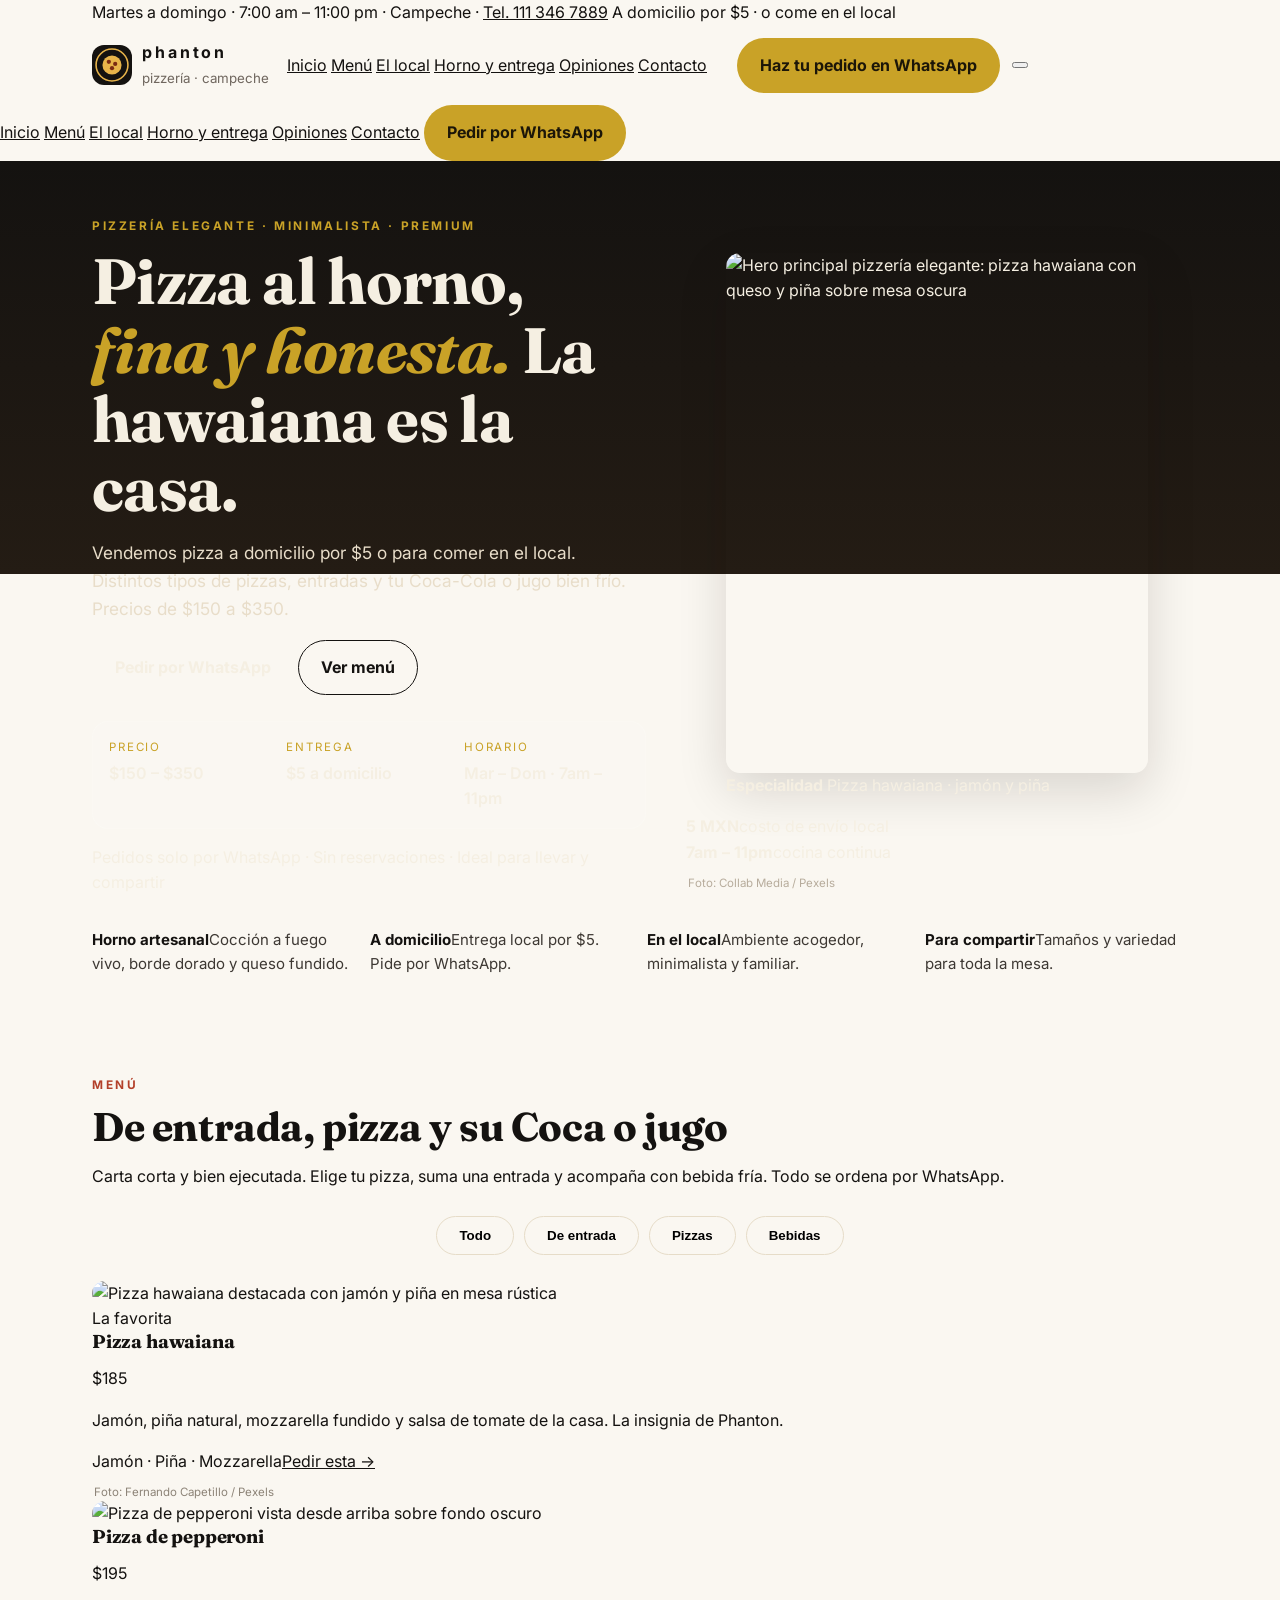
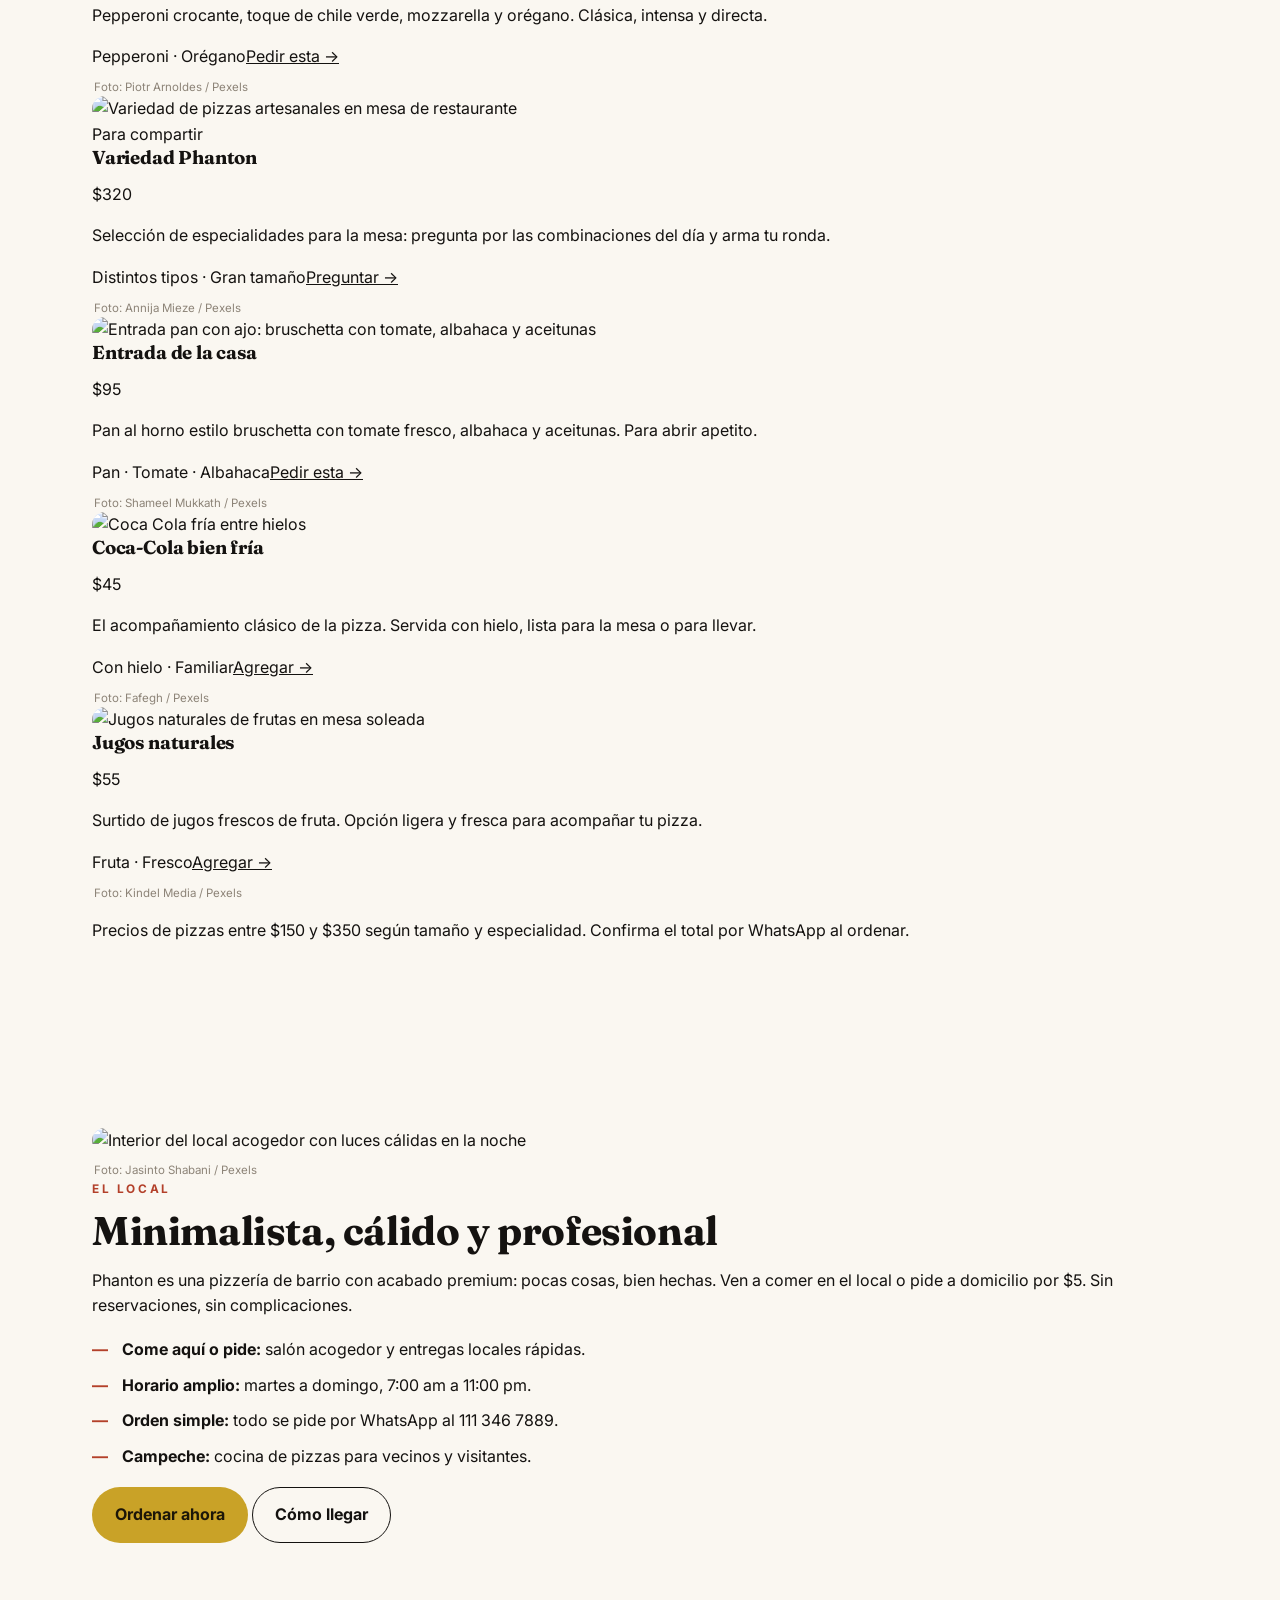
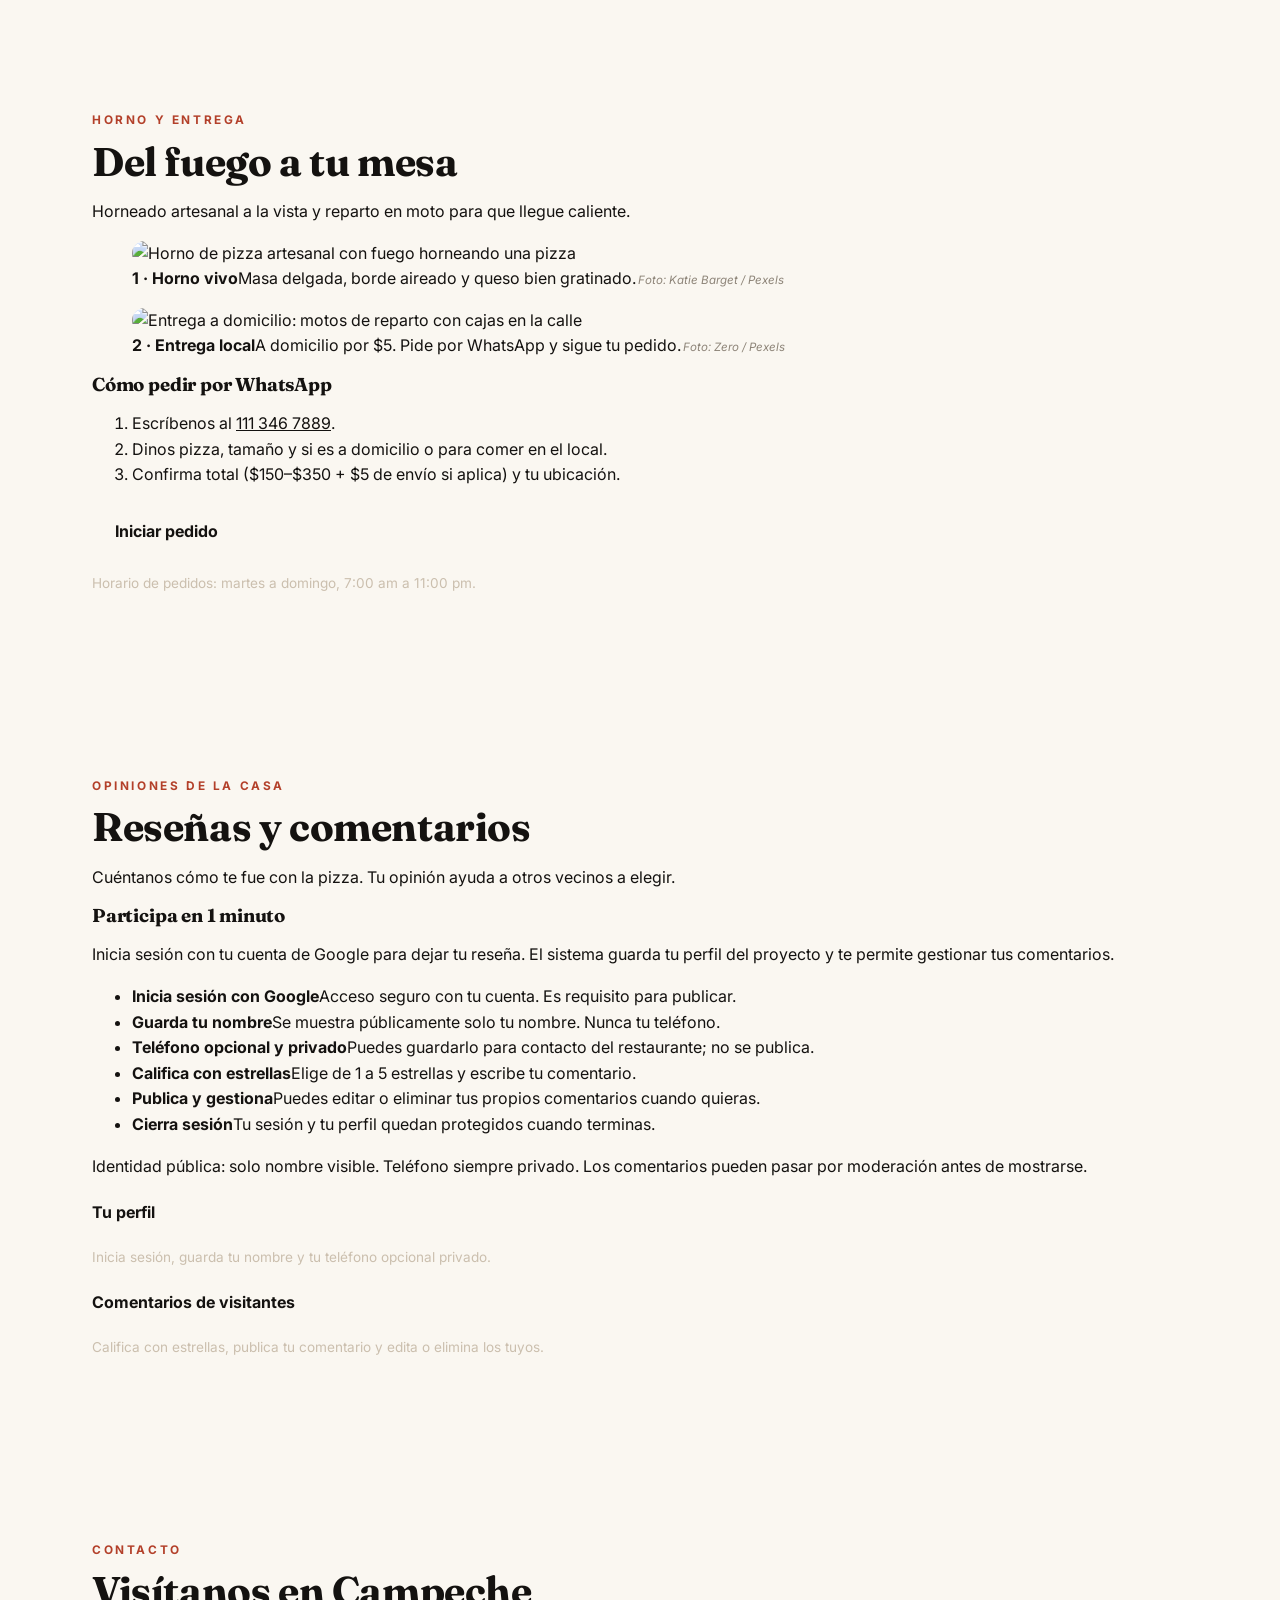
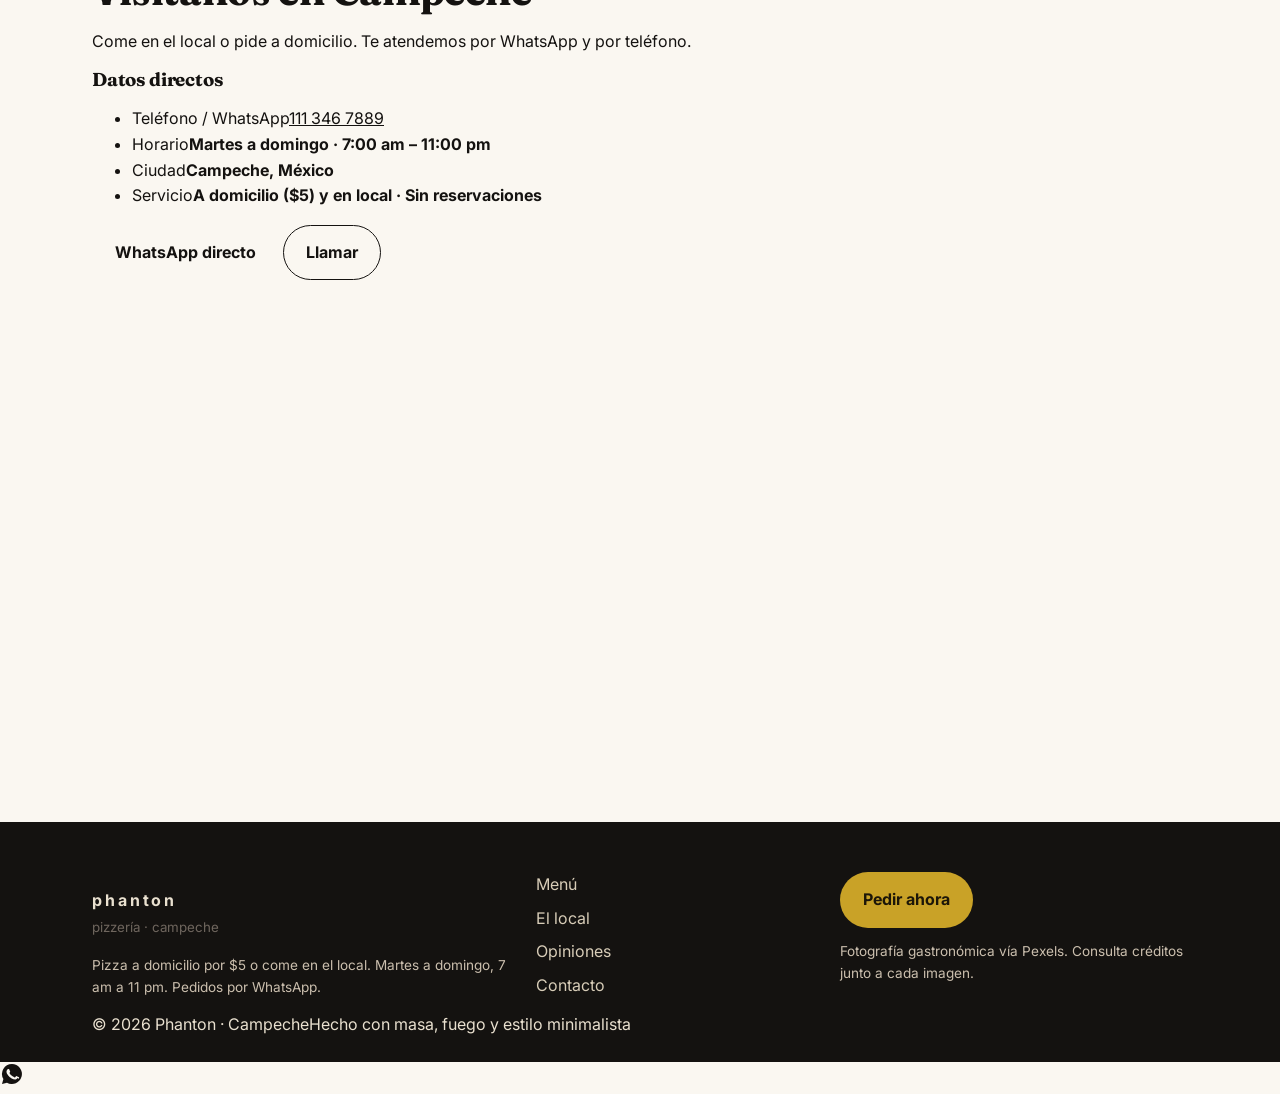
==== commit df82f9d8: "generate index.html" ====
--- a/index.html
+++ b/index.html
@@ -3,309 +3,334 @@
 <head>
 <meta charset="UTF-8">
 <meta name="viewport" content="width=device-width, initial-scale=1.0">
-<title>Phanton · Pizzería en Campeche — Pizza a domicilio y en el local</title>
-<meta name="description" content="Phanton, pizzería en Campeche. Pizza artesanal a domicilio por solo $5 extra o come en el local. Martes a domingo de 7 am a 11 pm. Haz tu pedido por WhatsApp.">
+<title>Phanton · Pizzería en Campeche — Pizza hawaiana, a domicilio y en local</title>
+<meta name="description" content="Phanton, pizzería en Campeche. Pizza hawaiana destacada, pepperoni y especialidades de 150 a 350 MXN. Servicio a domicilio por 5 pesos o come en el local. Martes a domingo de 7 am a 11 pm. Pedidos por WhatsApp.">
 <link rel="preconnect" href="https://fonts.googleapis.com">
 <link rel="preconnect" href="https://fonts.gstatic.com" crossorigin>
-<link href="https://fonts.googleapis.com/css2?family=Fraunces:opsz,wght@9..144,400;9..144,600;9..144,700&family=Inter:wght@400;500;600;700&display=swap" rel="stylesheet">
+<link href="https://fonts.googleapis.com/css2?family=Fraunces:opsz,ital,wght@9..144,0,400;9..144,0,600;9..144,0,700;9..144,1,400&family=Inter:wght@400;500;600;700&display=swap" rel="stylesheet">
 <link rel="stylesheet" href="styles.css">
+<link rel="icon" href="data:image/svg+xml,%3Csvg xmlns='http://www.w3.org/2000/svg' viewBox='0 0 32 32'%3E%3Ccircle cx='16' cy='16' r='15' fill='%23131110'/%3E%3Ccircle cx='16' cy='16' r='9' fill='%23E8B44A'/%3E%3Ccircle cx='13' cy='13' r='2' fill='%23D6451F'/%3E%3Ccircle cx='19' cy='15' r='2' fill='%23D6451F'/%3E%3Ccircle cx='16' cy='19' r='2' fill='%23D6451F'/%3E%3C/svg%3E">
 </head>
 <body>
 <a class="skip" href="#menu" data-eb-editable="link" data-eb-key="index.a.1" data-eb-role="a" data-eb-kind="link">Saltar al menú</a>
 
-<header class="site-header" id="top">
+<div class="topbar">
+  <div class="wrap topbar-inner">
+    <span class="topbar-item"><span class="dot"></span>Martes a domingo · 7:00 am – 11:00 pm</span>
+    <span class="topbar-sep" aria-hidden="true">·</span>
+    <span class="topbar-item">Campeche</span>
+    <span class="topbar-sep" aria-hidden="true">·</span>
+    <a class="topbar-item topbar-link" href="tel:+521113467889" data-eb-editable="link" data-eb-key="index.a.2" data-eb-role="a" data-eb-kind="link">Tel. 111 346 7889</a>
+    <span class="topbar-right">A domicilio por $5 · o come en el local</span>
+  </div>
+</div>
+
+<header class="header" id="top">
   <div class="wrap header-inner">
-    <a class="brand" href="#top" aria-label="Phanton inicio" data-eb-editable="link" data-eb-key="index.a.2" data-eb-role="a" data-eb-kind="link">
-      <span class="brand-mark" aria-hidden="true">P</span>
-      <span class="brand-text"><strong>PHANTON</strong><small>Pizzería · Campeche</small></span>
+    <a href="#inicio" class="brand" aria-label="Phanton inicio" data-eb-editable="link" data-eb-key="index.a.3" data-eb-role="a" data-eb-kind="link">
+      <span class="brand-mark" aria-hidden="true">
+        <svg viewBox="0 0 32 32" width="34" height="34"><circle cx="16" cy="16" r="15" fill="none" stroke="#E8B44A" stroke-width="1.5"/><circle cx="16" cy="16" r="9" fill="#E8B44A"/><circle cx="13" cy="13" r="2" fill="#7A2A12"/><circle cx="19" cy="15" r="2" fill="#7A2A12"/><circle cx="16" cy="19" r="2" fill="#7A2A12"/></svg>
+      </span>
+      <span class="brand-text"><strong>phanton</strong><small>pizzería · campeche</small></span>
     </a>
-    <nav class="main-nav" id="mainNav" aria-label="Navegación principal">
-      <a href="#destacada" data-eb-editable="link" data-eb-key="index.a.3" data-eb-role="a" data-eb-kind="link">La Hawaiana</a>
-      <a href="#menu" data-eb-editable="link" data-eb-key="index.a.4" data-eb-role="a" data-eb-kind="link">Menú</a>
-      <a href="#proceso" data-eb-editable="link" data-eb-key="index.a.5" data-eb-role="a" data-eb-kind="link">Horno</a>
-      <a href="#local" data-eb-editable="link" data-eb-key="index.a.6" data-eb-role="a" data-eb-kind="link">El local</a>
-      <a href="#domicilio" data-eb-editable="link" data-eb-key="index.a.7" data-eb-role="a" data-eb-kind="link">Domicilio</a>
-      <a href="#opiniones" data-eb-editable="link" data-eb-key="index.a.8" data-eb-role="a" data-eb-kind="link">Opiniones</a>
-      <a href="#visitanos" data-eb-editable="link" data-eb-key="index.a.9" data-eb-role="a" data-eb-kind="link">Visítanos</a>
+    <nav class="nav" id="nav" aria-label="Navegación principal">
+      <a href="#inicio" class="nav-link is-active" data-eb-editable="link" data-eb-key="index.a.4" data-eb-role="a" data-eb-kind="link">Inicio</a>
+      <a href="#menu" class="nav-link" data-eb-editable="link" data-eb-key="index.a.5" data-eb-role="a" data-eb-kind="link">Menú</a>
+      <a href="#local" class="nav-link" data-eb-editable="link" data-eb-key="index.a.6" data-eb-role="a" data-eb-kind="link">El local</a>
+      <a href="#proceso" class="nav-link" data-eb-editable="link" data-eb-key="index.a.7" data-eb-role="a" data-eb-kind="link">Horno y entrega</a>
+      <a href="#opiniones" class="nav-link" data-eb-editable="link" data-eb-key="index.a.8" data-eb-role="a" data-eb-kind="link">Opiniones</a>
+      <a href="#contacto" class="nav-link" data-eb-editable="link" data-eb-key="index.a.9" data-eb-role="a" data-eb-kind="link">Contacto</a>
     </nav>
     <div class="header-actions">
-      <div class="header-profile" data-itm-profile data-project-id="caf5ed07-fb64-4bcb-96b5-abfb4fa93d42"></div>
-      <a class="btn btn-gold btn-sm" href="https://wa.me/521113467889?text=Hola%20Phanton%2C%20quiero%20hacer%20mi%20pedido%20de%20pizza" target="_blank" rel="noopener" data-eb-editable="link" data-eb-key="index.a.10" data-eb-role="a" data-eb-kind="link">Pedir por WhatsApp</a>
-      <button class="nav-toggle" id="navToggle" aria-label="Abrir menú" aria-expanded="false" data-eb-editable="link" data-eb-key="index.button.11" data-eb-role="button" data-eb-kind="link"><span></span><span></span><span></span></button>
-    </div>
+      <a class="btn btn-gold" href="https://wa.me/521113467889?text=Hola%20Phanton%2C%20quiero%20hacer%20un%20pedido" target="_blank" rel="noopener" data-eb-editable="link" data-eb-key="index.a.10" data-eb-role="a" data-eb-kind="link">Haz tu pedido en WhatsApp</a>
+      <button class="menu-btn" id="menuBtn" aria-label="Abrir menú" aria-expanded="false" data-eb-editable="link" data-eb-key="index.button.11" data-eb-role="button" data-eb-kind="link"><span></span><span></span><span></span></button>
+    </div>
+  </div>
+  <div class="mobile-nav" id="mobileNav">
+    <a href="#inicio" data-eb-editable="link" data-eb-key="index.a.12" data-eb-role="a" data-eb-kind="link">Inicio</a>
+    <a href="#menu" data-eb-editable="link" data-eb-key="index.a.13" data-eb-role="a" data-eb-kind="link">Menú</a>
+    <a href="#local" data-eb-editable="link" data-eb-key="index.a.14" data-eb-role="a" data-eb-kind="link">El local</a>
+    <a href="#proceso" data-eb-editable="link" data-eb-key="index.a.15" data-eb-role="a" data-eb-kind="link">Horno y entrega</a>
+    <a href="#opiniones" data-eb-editable="link" data-eb-key="index.a.16" data-eb-role="a" data-eb-kind="link">Opiniones</a>
+    <a href="#contacto" data-eb-editable="link" data-eb-key="index.a.17" data-eb-role="a" data-eb-kind="link">Contacto</a>
+    <a class="btn btn-gold" href="https://wa.me/521113467889?text=Hola%20Phanton%2C%20quiero%20hacer%20un%20pedido" target="_blank" rel="noopener" data-eb-editable="link" data-eb-key="index.a.18" data-eb-role="a" data-eb-kind="link">Pedir por WhatsApp</a>
   </div>
 </header>
 
-<main>
-<!-- HERO -->
-<section class="hero">
-  <div class="wrap hero-grid">
-    <div class="hero-copy">
-      <p class="eyebrow" data-eb-editable="text" data-eb-key="index.p.12" data-eb-role="p" data-eb-kind="text">Pizzería artesanal · Campeche</p>
-      <h1 data-eb-editable="text" data-eb-key="index.h1.13" data-eb-role="h1" data-eb-kind="text">Pizza al horno,<br><em>elegante</em> y sin complicaciones.</h1>
-      <p class="lead" data-eb-editable="text" data-eb-key="index.p.14" data-eb-role="p" data-eb-kind="text">En <strong>Phanton</strong> vendemos pizza a domicilio por solo <strong>$5 extra</strong> o para comer en el local. Masa fresca, queso generoso y horno bien caliente.</p>
-      <div class="hero-ctas">
-        <a class="btn btn-gold" href="https://wa.me/521113467889?text=Hola%20Phanton%2C%20quiero%20hacer%20mi%20pedido" target="_blank" rel="noopener" data-eb-editable="link" data-eb-key="index.a.15" data-eb-role="a" data-eb-kind="link">Haz tu pedido en WhatsApp</a>
-        <a class="btn btn-ghost" href="#menu" data-eb-editable="link" data-eb-key="index.a.16" data-eb-role="a" data-eb-kind="link">Ver menú · $150 – $350</a>
-      </div>
-      <dl class="hero-meta">
-        <div><dt>Horario</dt><dd>Mar a Dom · 7:00 am – 11:00 pm</dd></div>
-        <div><dt>Teléfono</dt><dd><a href="tel:+521113467889" data-eb-editable="link" data-eb-key="index.a.17" data-eb-role="a" data-eb-kind="link">111 346 7889</a></dd></div>
-        <div><dt>Servicio</dt><dd>A domicilio y en el local</dd></div>
-      </dl>
-    </div>
-    <figure class="hero-media">
-      <img src="https://images.pexels.com/photos/33592997/pexels-photo-33592997.jpeg?auto=compress&cs=tinysrgb&dpr=2&h=650&w=940" alt="Pizza artesanal de queso y jamón sobre mesa rústica de madera" loading="eager" fetchpriority="high" data-eb-editable="image" data-eb-key="index.img.18" data-eb-role="img" data-eb-kind="image">
-      <figcaption class="hero-card">
-        <strong>La favorita de la casa</strong>
-        <span>Pizza hawaiana · jamón y piña · desde $180</span>
-        <a href="#destacada" data-eb-editable="link" data-eb-key="index.a.19" data-eb-role="a" data-eb-kind="link">Conócela</a>
-      </figcaption>
-      <p class="credit" data-eb-editable="text" data-eb-key="index.p.20" data-eb-role="p" data-eb-kind="text">Foto: Anhelina Vasylyk / Pexels</p>
-    </figure>
-  </div>
-  <div class="hero-strip" aria-label="Datos rápidos">
+<main id="inicio">
+  <!-- HERO -->
+  <section class="hero">
+    <div class="wrap hero-grid">
+      <div class="hero-copy">
+        <p class="eyebrow" data-eb-editable="text" data-eb-key="index.p.19" data-eb-role="p" data-eb-kind="text"><span class="eyebrow-line"></span>Pizzería elegante · minimalista · premium</p>
+        <h1 data-eb-editable="text" data-eb-key="index.h1.20" data-eb-role="h1" data-eb-kind="text">Pizza al horno, <em>fina y honesta.</em> La hawaiana es la casa.</h1>
+        <p class="lead" data-eb-editable="text" data-eb-key="index.p.21" data-eb-role="p" data-eb-kind="text">Vendemos pizza a domicilio por $5 o para comer en el local. Distintos tipos de pizzas, entradas y tu Coca-Cola o jugo bien frío. Precios de $150 a $350.</p>
+        <div class="hero-cta">
+          <a class="btn btn-red" href="https://wa.me/521113467889?text=Hola%20Phanton%2C%20quiero%20hacer%20un%20pedido%20a%20domicilio" target="_blank" rel="noopener" data-eb-editable="link" data-eb-key="index.a.22" data-eb-role="a" data-eb-kind="link">Pedir por WhatsApp</a>
+          <a class="btn btn-ghost" href="#menu" data-eb-editable="link" data-eb-key="index.a.23" data-eb-role="a" data-eb-kind="link">Ver menú</a>
+        </div>
+        <dl class="hero-meta">
+          <div><dt>Precio</dt><dd>$150 – $350</dd></div>
+          <div><dt>Entrega</dt><dd>$5 a domicilio</dd></div>
+          <div><dt>Horario</dt><dd>Mar – Dom · 7am – 11pm</dd></div>
+        </dl>
+        <p class="hero-note" data-eb-editable="text" data-eb-key="index.p.24" data-eb-role="p" data-eb-kind="text">Pedidos solo por WhatsApp · Sin reservaciones · Ideal para llevar y compartir</p>
+      </div>
+      <div class="hero-media">
+        <figure class="hero-frame">
+          <img src="https://images.pexels.com/photos/27582703/pexels-photo-27582703.jpeg?auto=compress&cs=tinysrgb&dpr=2&h=650&w=940" alt="Hero principal pizzería elegante: pizza hawaiana con queso y piña sobre mesa oscura" fetchpriority="high" data-eb-editable="image" data-eb-key="index.img.25" data-eb-role="img" data-eb-kind="image">
+          <figcaption class="hero-badge">
+            <strong>Especialidad</strong>
+            <span>Pizza hawaiana · jamón y piña</span>
+          </figcaption>
+        </figure>
+        <div class="hero-cards">
+          <div class="mini-card"><strong>5 MXN</strong><span>costo de envío local</span></div>
+          <div class="mini-card"><strong>7am – 11pm</strong><span>cocina continua</span></div>
+        </div>
+        <p class="credit" data-eb-editable="text" data-eb-key="index.p.26" data-eb-role="p" data-eb-kind="text">Foto: Collab Media / Pexels</p>
+      </div>
+    </div>
+  </section>
+
+  <!-- CINTA -->
+  <section class="strip" aria-label="Características">
     <div class="wrap strip-grid">
-      <span><strong>$5</strong> costo de envío a domicilio</span>
-      <span><strong>$150 – $350</strong> rango de precios</span>
-      <span><strong>Sin reservación</strong> · llega y pide</span>
-      <span><strong>Pedido por WhatsApp</strong> · rápido y directo</span>
-    </div>
-  </div>
-</section>
-
-<!-- DESTACADA -->
-<section class="section featured" id="destacada">
-  <div class="wrap split">
-    <figure class="framed">
-      <img src="https://images.pexels.com/photos/33592994/pexels-photo-33592994.jpeg?auto=compress&cs=tinysrgb&dpr=2&h=650&w=940" alt="Pizza hawaiana vista desde arriba con jamón y piña" loading="lazy" data-eb-editable="image" data-eb-key="index.img.21" data-eb-role="img" data-eb-kind="image">
-      <p class="credit" data-eb-editable="text" data-eb-key="index.p.22" data-eb-role="p" data-eb-kind="text">Foto: Anhelina Vasylyk / Pexels</p>
-    </figure>
-    <div>
-      <p class="eyebrow" data-eb-editable="text" data-eb-key="index.p.23" data-eb-role="p" data-eb-kind="text">La destacada</p>
-      <h2 data-eb-editable="text" data-eb-key="index.h2.24" data-eb-role="h2" data-eb-kind="text">Pizza hawaiana, la que todos repiten.</h2>
-      <p data-eb-editable="text" data-eb-key="index.p.25" data-eb-role="p" data-eb-kind="text">Jamón, piña dulce, queso fundido y orilla dorada. La pedida para compartir en familia, para llevar o para comer en el local.</p>
-      <ul class="check-list">
-        <li>Tamaños individual, mediana y familiar</li>
-        <li>Precios entre $150 y $350 según tamaño</li>
-        <li>Acompáñala con Coca-Cola bien fría o jugo natural</li>
-      </ul>
-      <div class="row">
-        <a class="btn btn-dark" href="https://wa.me/521113467889?text=Hola%20Phanton%2C%20quiero%20una%20pizza%20hawaiana" target="_blank" rel="noopener" data-eb-editable="link" data-eb-key="index.a.26" data-eb-role="a" data-eb-kind="link">Pedir hawaiana</a>
-        <a class="link" href="#menu" data-eb-editable="link" data-eb-key="index.a.27" data-eb-role="a" data-eb-kind="link">Ver todo el menú</a>
-      </div>
-    </div>
-  </div>
-</section>
-
-<!-- MENU -->
-<section class="section menu-section" id="menu">
-  <div class="wrap">
-    <p class="eyebrow center" data-eb-editable="text" data-eb-key="index.p.28" data-eb-role="p" data-eb-kind="text">Nuestro menú</p>
-    <h2 class="center" data-eb-editable="text" data-eb-key="index.h2.29" data-eb-role="h2" data-eb-kind="text">De entrada, pizza y su Coca-Cola o jugo.</h2>
-    <p class="center muted max" data-eb-editable="text" data-eb-key="index.p.30" data-eb-role="p" data-eb-kind="text">Distintos tipos de pizza, entradas para abrir apetito y bebidas frías. Todo se pide por WhatsApp. Precios de $150 a $350.</p>
-
-    <div class="tabs" role="tablist" aria-label="Categorías del menú">
-      <button class="tab active" data-tab="pizzas" role="tab" aria-selected="true" data-eb-editable="link" data-eb-key="index.button.31" data-eb-role="button" data-eb-kind="link">Pizzas</button>
-      <button class="tab" data-tab="entradas" role="tab" aria-selected="false" data-eb-editable="link" data-eb-key="index.button.32" data-eb-role="button" data-eb-kind="link">De entrada</button>
-      <button class="tab" data-tab="bebidas" role="tab" aria-selected="false" data-eb-editable="link" data-eb-key="index.button.33" data-eb-role="button" data-eb-kind="link">Bebidas</button>
-    </div>
-
-    <div class="tab-panels">
-      <div class="panel active" id="panel-pizzas" role="tabpanel">
-        <div class="menu-layout">
-          <figure class="framed">
-            <img src="https://images.pexels.com/photos/38576546/pexels-photo-38576546.jpeg?auto=compress&cs=tinysrgb&dpr=2&h=650&w=940" alt="Variedad de pizzas gourmet sobre mesa rústica" loading="lazy" data-eb-editable="image" data-eb-key="index.img.34" data-eb-role="img" data-eb-kind="image">
-            <p class="credit" data-eb-editable="text" data-eb-key="index.p.35" data-eb-role="p" data-eb-kind="text">Foto: Emmanuel Lozano / Pexels</p>
-          </figure>
-          <ul class="menu-list">
-            <li><div><strong>Hawaiana</strong><span>Jamón, piña, queso mozzarella, salsa de tomate.</span></div><b>$180 – $320</b></li>
-            <li><div><strong>Pepperoni clásica</strong><span>Doble pepperoni, mozzarella, orégano.</span></div><b>$170 – $320</b></li>
-            <li><div><strong>Jamón y queso</strong><span>La básica bien hecha, ideal para niños.</span></div><b>$150 – $280</b></li>
-            <li><div><strong>Mexicana</strong><span>Chorizo, jalapeño, cebolla morada, elote.</span></div><b>$190 – $340</b></li>
-            <li><div><strong>Cuatro quesos</strong><span>Mozzarella, manchego, parmesano y gouda.</span></div><b>$200 – $350</b></li>
-            <li><div><strong>Vegetariana</strong><span>Pimiento, champiñón, cebolla, aceituna, elote.</span></div><b>$170 – $300</b></li>
-            <li><div><strong>Pastor</strong><span>Carne al pastor, piña asada, cilantro, cebolla.</span></div><b>$190 – $340</b></li>
+      <div class="strip-item"><strong>Horno artesanal</strong><span>Cocción a fuego vivo, borde dorado y queso fundido.</span></div>
+      <div class="strip-item"><strong>A domicilio</strong><span>Entrega local por $5. Pide por WhatsApp.</span></div>
+      <div class="strip-item"><strong>En el local</strong><span>Ambiente acogedor, minimalista y familiar.</span></div>
+      <div class="strip-item"><strong>Para compartir</strong><span>Tamaños y variedad para toda la mesa.</span></div>
+    </div>
+  </section>
+
+  <!-- MENU -->
+  <section class="section" id="menu">
+    <div class="wrap">
+      <div class="section-head">
+        <p class="eyebrow" data-eb-editable="text" data-eb-key="index.p.27" data-eb-role="p" data-eb-kind="text"><span class="eyebrow-line"></span>Menú</p>
+        <h2 data-eb-editable="text" data-eb-key="index.h2.28" data-eb-role="h2" data-eb-kind="text">De entrada, pizza y su Coca o jugo</h2>
+        <p class="section-sub" data-eb-editable="text" data-eb-key="index.p.29" data-eb-role="p" data-eb-kind="text">Carta corta y bien ejecutada. Elige tu pizza, suma una entrada y acompaña con bebida fría. Todo se ordena por WhatsApp.</p>
+      </div>
+      <div class="tabs" role="tablist" aria-label="Categorías del menú">
+        <button class="tab is-active" data-filter="all" role="tab" aria-selected="true" data-eb-editable="link" data-eb-key="index.button.30" data-eb-role="button" data-eb-kind="link">Todo</button>
+        <button class="tab" data-filter="entradas" role="tab" aria-selected="false" data-eb-editable="link" data-eb-key="index.button.31" data-eb-role="button" data-eb-kind="link">De entrada</button>
+        <button class="tab" data-filter="pizzas" role="tab" aria-selected="false" data-eb-editable="link" data-eb-key="index.button.32" data-eb-role="button" data-eb-kind="link">Pizzas</button>
+        <button class="tab" data-filter="bebidas" role="tab" aria-selected="false" data-eb-editable="link" data-eb-key="index.button.33" data-eb-role="button" data-eb-kind="link">Bebidas</button>
+      </div>
+
+      <div class="menu-grid" id="menuGrid">
+        <article class="dish" data-cat="pizzas">
+          <div class="dish-img"><img src="https://images.pexels.com/photos/32611521/pexels-photo-32611521.jpeg?auto=compress&cs=tinysrgb&dpr=2&h=650&w=940" alt="Pizza hawaiana destacada con jamón y piña en mesa rústica" loading="lazy" data-eb-editable="image" data-eb-key="index.img.34" data-eb-role="img" data-eb-kind="image"><span class="tag tag-star">La favorita</span></div>
+          <div class="dish-body">
+            <div class="dish-top"><h3 data-eb-editable="text" data-eb-key="index.h3.35" data-eb-role="h3" data-eb-kind="text">Pizza hawaiana</h3><span class="price">$185</span></div>
+            <p data-eb-editable="text" data-eb-key="index.p.36" data-eb-role="p" data-eb-kind="text">Jamón, piña natural, mozzarella fundido y salsa de tomate de la casa. La insignia de Phanton.</p>
+            <div class="dish-foot"><span class="pill">Jamón · Piña · Mozzarella</span><a class="link-order" href="https://wa.me/521113467889?text=Hola%20Phanton%2C%20quiero%20una%20pizza%20hawaiana" target="_blank" rel="noopener" data-eb-editable="link" data-eb-key="index.a.37" data-eb-role="a" data-eb-kind="link">Pedir esta →</a></div>
+            <p class="credit" data-eb-editable="text" data-eb-key="index.p.38" data-eb-role="p" data-eb-kind="text">Foto: Fernando Capetillo / Pexels</p>
+          </div>
+        </article>
+
+        <article class="dish" data-cat="pizzas">
+          <div class="dish-img"><img src="https://images.pexels.com/photos/6488931/pexels-photo-6488931.jpeg?auto=compress&cs=tinysrgb&dpr=2&h=650&w=940" alt="Pizza de pepperoni vista desde arriba sobre fondo oscuro" loading="lazy" data-eb-editable="image" data-eb-key="index.img.39" data-eb-role="img" data-eb-kind="image"></div>
+          <div class="dish-body">
+            <div class="dish-top"><h3 data-eb-editable="text" data-eb-key="index.h3.40" data-eb-role="h3" data-eb-kind="text">Pizza de pepperoni</h3><span class="price">$195</span></div>
+            <p data-eb-editable="text" data-eb-key="index.p.41" data-eb-role="p" data-eb-kind="text">Pepperoni crocante, toque de chile verde, mozzarella y orégano. Clásica, intensa y directa.</p>
+            <div class="dish-foot"><span class="pill">Pepperoni · Orégano</span><a class="link-order" href="https://wa.me/521113467889?text=Hola%20Phanton%2C%20quiero%20una%20pizza%20de%20pepperoni" target="_blank" rel="noopener" data-eb-editable="link" data-eb-key="index.a.42" data-eb-role="a" data-eb-kind="link">Pedir esta →</a></div>
+            <p class="credit" data-eb-editable="text" data-eb-key="index.p.43" data-eb-role="p" data-eb-kind="text">Foto: Piotr Arnoldes / Pexels</p>
+          </div>
+        </article>
+
+        <article class="dish" data-cat="pizzas">
+          <div class="dish-img"><img src="https://images.pexels.com/photos/15197931/pexels-photo-15197931.jpeg?auto=compress&cs=tinysrgb&dpr=2&h=650&w=940" alt="Variedad de pizzas artesanales en mesa de restaurante" loading="lazy" data-eb-editable="image" data-eb-key="index.img.44" data-eb-role="img" data-eb-kind="image"><span class="tag">Para compartir</span></div>
+          <div class="dish-body">
+            <div class="dish-top"><h3 data-eb-editable="text" data-eb-key="index.h3.45" data-eb-role="h3" data-eb-kind="text">Variedad Phanton</h3><span class="price">$320</span></div>
+            <p data-eb-editable="text" data-eb-key="index.p.46" data-eb-role="p" data-eb-kind="text">Selección de especialidades para la mesa: pregunta por las combinaciones del día y arma tu ronda.</p>
+            <div class="dish-foot"><span class="pill">Distintos tipos · Gran tamaño</span><a class="link-order" href="https://wa.me/521113467889?text=Hola%20Phanton%2C%20quiero%20preguntar%20por%20la%20variedad%20de%20pizzas" target="_blank" rel="noopener" data-eb-editable="link" data-eb-key="index.a.47" data-eb-role="a" data-eb-kind="link">Preguntar →</a></div>
+            <p class="credit" data-eb-editable="text" data-eb-key="index.p.48" data-eb-role="p" data-eb-kind="text">Foto: Annija Mieze / Pexels</p>
+          </div>
+        </article>
+
+        <article class="dish" data-cat="entradas">
+          <div class="dish-img"><img src="https://images.pexels.com/photos/5639423/pexels-photo-5639423.jpeg?auto=compress&cs=tinysrgb&dpr=2&h=650&w=940" alt="Entrada pan con ajo: bruschetta con tomate, albahaca y aceitunas" loading="lazy" data-eb-editable="image" data-eb-key="index.img.49" data-eb-role="img" data-eb-kind="image"></div>
+          <div class="dish-body">
+            <div class="dish-top"><h3 data-eb-editable="text" data-eb-key="index.h3.50" data-eb-role="h3" data-eb-kind="text">Entrada de la casa</h3><span class="price">$95</span></div>
+            <p data-eb-editable="text" data-eb-key="index.p.51" data-eb-role="p" data-eb-kind="text">Pan al horno estilo bruschetta con tomate fresco, albahaca y aceitunas. Para abrir apetito.</p>
+            <div class="dish-foot"><span class="pill">Pan · Tomate · Albahaca</span><a class="link-order" href="https://wa.me/521113467889?text=Hola%20Phanton%2C%20quiero%20una%20entrada%20de%20la%20casa" target="_blank" rel="noopener" data-eb-editable="link" data-eb-key="index.a.52" data-eb-role="a" data-eb-kind="link">Pedir esta →</a></div>
+            <p class="credit" data-eb-editable="text" data-eb-key="index.p.53" data-eb-role="p" data-eb-kind="text">Foto: Shameel Mukkath / Pexels</p>
+          </div>
+        </article>
+
+        <article class="dish" data-cat="bebidas">
+          <div class="dish-img"><img src="https://images.pexels.com/photos/7001005/pexels-photo-7001005.jpeg?auto=compress&cs=tinysrgb&dpr=2&h=650&w=940" alt="Coca Cola fría entre hielos" loading="lazy" data-eb-editable="image" data-eb-key="index.img.54" data-eb-role="img" data-eb-kind="image"></div>
+          <div class="dish-body">
+            <div class="dish-top"><h3 data-eb-editable="text" data-eb-key="index.h3.55" data-eb-role="h3" data-eb-kind="text">Coca-Cola bien fría</h3><span class="price">$45</span></div>
+            <p data-eb-editable="text" data-eb-key="index.p.56" data-eb-role="p" data-eb-kind="text">El acompañamiento clásico de la pizza. Servida con hielo, lista para la mesa o para llevar.</p>
+            <div class="dish-foot"><span class="pill">Con hielo · Familiar</span><a class="link-order" href="https://wa.me/521113467889?text=Hola%20Phanton%2C%20quiero%20agregar%20una%20Coca-Cola%20a%20mi%20pedido" target="_blank" rel="noopener" data-eb-editable="link" data-eb-key="index.a.57" data-eb-role="a" data-eb-kind="link">Agregar →</a></div>
+            <p class="credit" data-eb-editable="text" data-eb-key="index.p.58" data-eb-role="p" data-eb-kind="text">Foto: Fafegh / Pexels</p>
+          </div>
+        </article>
+
+        <article class="dish" data-cat="bebidas">
+          <div class="dish-img"><img src="https://images.pexels.com/photos/8215113/pexels-photo-8215113.jpeg?auto=compress&cs=tinysrgb&dpr=2&h=650&w=940" alt="Jugos naturales de frutas en mesa soleada" loading="lazy" data-eb-editable="image" data-eb-key="index.img.59" data-eb-role="img" data-eb-kind="image"></div>
+          <div class="dish-body">
+            <div class="dish-top"><h3 data-eb-editable="text" data-eb-key="index.h3.60" data-eb-role="h3" data-eb-kind="text">Jugos naturales</h3><span class="price">$55</span></div>
+            <p data-eb-editable="text" data-eb-key="index.p.61" data-eb-role="p" data-eb-kind="text">Surtido de jugos frescos de fruta. Opción ligera y fresca para acompañar tu pizza.</p>
+            <div class="dish-foot"><span class="pill">Fruta · Fresco</span><a class="link-order" href="https://wa.me/521113467889?text=Hola%20Phanton%2C%20quiero%20agregar%20un%20jugo%20natural%20a%20mi%20pedido" target="_blank" rel="noopener" data-eb-editable="link" data-eb-key="index.a.62" data-eb-role="a" data-eb-kind="link">Agregar →</a></div>
+            <p class="credit" data-eb-editable="text" data-eb-key="index.p.63" data-eb-role="p" data-eb-kind="text">Foto: Kindel Media / Pexels</p>
+          </div>
+        </article>
+      </div>
+      <p class="menu-note" data-eb-editable="text" data-eb-key="index.p.64" data-eb-role="p" data-eb-kind="text">Precios de pizzas entre $150 y $350 según tamaño y especialidad. Confirma el total por WhatsApp al ordenar.</p>
+    </div>
+  </section>
+
+  <!-- LOCAL -->
+  <section class="section section-alt" id="local">
+    <div class="wrap local-grid">
+      <div class="local-media">
+        <img src="https://images.pexels.com/photos/28210542/pexels-photo-28210542.jpeg?auto=compress&cs=tinysrgb&dpr=2&h=650&w=940" alt="Interior del local acogedor con luces cálidas en la noche" loading="lazy" data-eb-editable="image" data-eb-key="index.img.65" data-eb-role="img" data-eb-kind="image">
+        <p class="credit" data-eb-editable="text" data-eb-key="index.p.66" data-eb-role="p" data-eb-kind="text">Foto: Jasinto Shabani / Pexels</p>
+      </div>
+      <div class="local-copy">
+        <p class="eyebrow" data-eb-editable="text" data-eb-key="index.p.67" data-eb-role="p" data-eb-kind="text"><span class="eyebrow-line"></span>El local</p>
+        <h2 data-eb-editable="text" data-eb-key="index.h2.68" data-eb-role="h2" data-eb-kind="text">Minimalista, cálido y profesional</h2>
+        <p data-eb-editable="text" data-eb-key="index.p.69" data-eb-role="p" data-eb-kind="text">Phanton es una pizzería de barrio con acabado premium: pocas cosas, bien hechas. Ven a comer en el local o pide a domicilio por $5. Sin reservaciones, sin complicaciones.</p>
+        <ul class="check-list">
+          <li><strong>Come aquí o pide:</strong> salón acogedor y entregas locales rápidas.</li>
+          <li><strong>Horario amplio:</strong> martes a domingo, 7:00 am a 11:00 pm.</li>
+          <li><strong>Orden simple:</strong> todo se pide por WhatsApp al 111 346 7889.</li>
+          <li><strong>Campeche:</strong> cocina de pizzas para vecinos y visitantes.</li>
+        </ul>
+        <div class="local-cta">
+          <a class="btn btn-gold" href="https://wa.me/521113467889?text=Hola%20Phanton%2C%20quiero%20hacer%20un%20pedido" target="_blank" rel="noopener" data-eb-editable="link" data-eb-key="index.a.70" data-eb-role="a" data-eb-kind="link">Ordenar ahora</a>
+          <a class="btn btn-ghost" href="#contacto" data-eb-editable="link" data-eb-key="index.a.71" data-eb-role="a" data-eb-kind="link">Cómo llegar</a>
+        </div>
+      </div>
+    </div>
+  </section>
+
+  <!-- PROCESO -->
+  <section class="section" id="proceso">
+    <div class="wrap">
+      <div class="section-head">
+        <p class="eyebrow" data-eb-editable="text" data-eb-key="index.p.72" data-eb-role="p" data-eb-kind="text"><span class="eyebrow-line"></span>Horno y entrega</p>
+        <h2 data-eb-editable="text" data-eb-key="index.h2.73" data-eb-role="h2" data-eb-kind="text">Del fuego a tu mesa</h2>
+        <p class="section-sub" data-eb-editable="text" data-eb-key="index.p.74" data-eb-role="p" data-eb-kind="text">Horneado artesanal a la vista y reparto en moto para que llegue caliente.</p>
+      </div>
+      <div class="process-grid">
+        <figure class="process-card">
+          <img src="https://images.pexels.com/photos/29626981/pexels-photo-29626981.jpeg?auto=compress&cs=tinysrgb&dpr=2&h=650&w=940" alt="Horno de pizza artesanal con fuego horneando una pizza" loading="lazy" data-eb-editable="image" data-eb-key="index.img.75" data-eb-role="img" data-eb-kind="image">
+          <figcaption><strong>1 · Horno vivo</strong><span>Masa delgada, borde aireado y queso bien gratinado.</span><em class="credit">Foto: Katie Barget / Pexels</em></figcaption>
+        </figure>
+        <figure class="process-card">
+          <img src="https://images.pexels.com/photos/16750771/pexels-photo-16750771.jpeg?auto=compress&cs=tinysrgb&dpr=2&h=650&w=940" alt="Entrega a domicilio: motos de reparto con cajas en la calle" loading="lazy" data-eb-editable="image" data-eb-key="index.img.76" data-eb-role="img" data-eb-kind="image">
+          <figcaption><strong>2 · Entrega local</strong><span>A domicilio por $5. Pide por WhatsApp y sigue tu pedido.</span><em class="credit">Foto: Zero / Pexels</em></figcaption>
+        </figure>
+        <div class="process-steps">
+          <h3 data-eb-editable="text" data-eb-key="index.h3.77" data-eb-role="h3" data-eb-kind="text">Cómo pedir por WhatsApp</h3>
+          <ol>
+            <li>Escríbenos al <a href="https://wa.me/521113467889" target="_blank" rel="noopener" data-eb-editable="link" data-eb-key="index.a.78" data-eb-role="a" data-eb-kind="link">111 346 7889</a>.</li>
+            <li>Dinos pizza, tamaño y si es a domicilio o para comer en el local.</li>
+            <li>Confirma total ($150–$350 + $5 de envío si aplica) y tu ubicación.</li>
+          </ol>
+          <a class="btn btn-red" href="https://wa.me/521113467889?text=Hola%20Phanton%2C%20quiero%20hacer%20un%20pedido" target="_blank" rel="noopener" data-eb-editable="link" data-eb-key="index.a.79" data-eb-role="a" data-eb-kind="link">Iniciar pedido</a>
+          <p class="tiny" data-eb-editable="text" data-eb-key="index.p.80" data-eb-role="p" data-eb-kind="text">Horario de pedidos: martes a domingo, 7:00 am a 11:00 pm.</p>
+        </div>
+      </div>
+    </div>
+  </section>
+
+  <!-- OPINIONES / COMENTARIOS (contrato ITM) -->
+  <section class="section section-alt" id="opiniones">
+    <div class="wrap">
+      <div class="section-head">
+        <p class="eyebrow" data-eb-editable="text" data-eb-key="index.p.81" data-eb-role="p" data-eb-kind="text"><span class="eyebrow-line"></span>Opiniones de la casa</p>
+        <h2 data-eb-editable="text" data-eb-key="index.h2.82" data-eb-role="h2" data-eb-kind="text">Reseñas y comentarios</h2>
+        <p class="section-sub" data-eb-editable="text" data-eb-key="index.p.83" data-eb-role="p" data-eb-kind="text">Cuéntanos cómo te fue con la pizza. Tu opinión ayuda a otros vecinos a elegir.</p>
+      </div>
+
+      <div class="reviews-shell" data-itm-comments-shell>
+        <div class="reviews-info">
+          <h3 data-eb-editable="text" data-eb-key="index.h3.84" data-eb-role="h3" data-eb-kind="text">Participa en 1 minuto</h3>
+          <p data-eb-editable="text" data-eb-key="index.p.85" data-eb-role="p" data-eb-kind="text">Inicia sesión con tu cuenta de Google para dejar tu reseña. El sistema guarda tu perfil del proyecto y te permite gestionar tus comentarios.</p>
+          <ul class="how-list">
+            <li><strong>Inicia sesión con Google</strong><span>Acceso seguro con tu cuenta. Es requisito para publicar.</span></li>
+            <li><strong>Guarda tu nombre</strong><span>Se muestra públicamente solo tu nombre. Nunca tu teléfono.</span></li>
+            <li><strong>Teléfono opcional y privado</strong><span>Puedes guardarlo para contacto del restaurante; no se publica.</span></li>
+            <li><strong>Califica con estrellas</strong><span>Elige de 1 a 5 estrellas y escribe tu comentario.</span></li>
+            <li><strong>Publica y gestiona</strong><span>Puedes editar o eliminar tus propios comentarios cuando quieras.</span></li>
+            <li><strong>Cierra sesión</strong><span>Tu sesión y tu perfil quedan protegidos cuando terminas.</span></li>
           </ul>
-        </div>
-      </div>
-      <div class="panel" id="panel-entradas" role="tabpanel" hidden>
-        <div class="menu-layout">
-          <figure class="framed">
-            <img src="https://images.pexels.com/photos/1406336/pexels-photo-1406336.jpeg?auto=compress&cs=tinysrgb&dpr=2&h=650&w=940" alt="Entrada fresca con pan y queso" loading="lazy" data-eb-editable="image" data-eb-key="index.img.36" data-eb-role="img" data-eb-kind="image">
-            <p class="credit" data-eb-editable="text" data-eb-key="index.p.37" data-eb-role="p" data-eb-kind="text">Foto: Vija Rindo Pratama / Pexels</p>
-          </figure>
-          <ul class="menu-list">
-            <li><div><strong>Pan con ajo y queso</strong><span>Pan horneado con mantequilla de ajo y gratinado.</span></div><b>$90</b></li>
-            <li><div><strong>Breadsticks con queso</strong><span>Palitos crujientes con dip de queso.</span></div><b>$95</b></li>
-            <li><div><strong>Ensalada César con pan</strong><span>Lechuga fresca, aderezo césar, crutones y queso.</span></div><b>$110</b></li>
-            <li><div><strong>Complemento extra queso</strong><span>Para cualquier pizza o entrada.</span></div><b>$35</b></li>
+          <p class="privacy-note" data-eb-editable="text" data-eb-key="index.p.86" data-eb-role="p" data-eb-kind="text">Identidad pública: solo nombre visible. Teléfono siempre privado. Los comentarios pueden pasar por moderación antes de mostrarse.</p>
+        </div>
+        <div class="reviews-widget">
+          <div class="profile-card">
+            <h4 data-eb-editable="text" data-eb-key="index.h4.87" data-eb-role="h4" data-eb-kind="text">Tu perfil</h4>
+            <p class="tiny" data-eb-editable="text" data-eb-key="index.p.88" data-eb-role="p" data-eb-kind="text">Inicia sesión, guarda tu nombre y tu teléfono opcional privado.</p>
+            <div data-itm-profile data-project-id="caf5ed07-fb64-4bcb-96b5-abfb4fa93d42"></div>
+          </div>
+          <div class="comments-card">
+            <h4 data-eb-editable="text" data-eb-key="index.h4.89" data-eb-role="h4" data-eb-kind="text">Comentarios de visitantes</h4>
+            <p class="tiny" data-eb-editable="text" data-eb-key="index.p.90" data-eb-role="p" data-eb-kind="text">Califica con estrellas, publica tu comentario y edita o elimina los tuyos.</p>
+            <div data-itm-comments data-project-id="caf5ed07-fb64-4bcb-96b5-abfb4fa93d42"></div>
+          </div>
+        </div>
+      </div>
+    </div>
+  </section>
+
+  <!-- CONTACTO -->
+  <section class="section" id="contacto">
+    <div class="wrap">
+      <div class="section-head">
+        <p class="eyebrow" data-eb-editable="text" data-eb-key="index.p.91" data-eb-role="p" data-eb-kind="text"><span class="eyebrow-line"></span>Contacto</p>
+        <h2 data-eb-editable="text" data-eb-key="index.h2.92" data-eb-role="h2" data-eb-kind="text">Visítanos en Campeche</h2>
+        <p class="section-sub" data-eb-editable="text" data-eb-key="index.p.93" data-eb-role="p" data-eb-kind="text">Come en el local o pide a domicilio. Te atendemos por WhatsApp y por teléfono.</p>
+      </div>
+      <div class="contact-grid">
+        <div class="contact-card">
+          <h3 data-eb-editable="text" data-eb-key="index.h3.94" data-eb-role="h3" data-eb-kind="text">Datos directos</h3>
+          <ul class="contact-list">
+            <li><span>Teléfono / WhatsApp</span><a href="https://wa.me/521113467889" target="_blank" rel="noopener" data-eb-editable="link" data-eb-key="index.a.95" data-eb-role="a" data-eb-kind="link">111 346 7889</a></li>
+            <li><span>Horario</span><strong>Martes a domingo · 7:00 am – 11:00 pm</strong></li>
+            <li><span>Ciudad</span><strong>Campeche, México</strong></li>
+            <li><span>Servicio</span><strong>A domicilio ($5) y en local · Sin reservaciones</strong></li>
           </ul>
-        </div>
-      </div>
-      <div class="panel" id="panel-bebidas" role="tabpanel" hidden>
-        <div class="menu-layout">
-          <figure class="framed">
-            <img src="https://images.pexels.com/photos/9685229/pexels-photo-9685229.jpeg?auto=compress&cs=tinysrgb&dpr=2&h=650&w=940" alt="Botella de Coca-Cola y jugo de naranja en barra" loading="lazy" data-eb-editable="image" data-eb-key="index.img.38" data-eb-role="img" data-eb-kind="image">
-            <p class="credit" data-eb-editable="text" data-eb-key="index.p.39" data-eb-role="p" data-eb-kind="text">Foto: Mathias Reding / Pexels</p>
-          </figure>
-          <ul class="menu-list">
-            <li><div><strong>Coca-Cola</strong><span>Bien fría, en vaso o botella para compartir.</span></div><b>$30 – $70</b></li>
-            <li><div><strong>Jugo de naranja natural</strong><span>Recién exprimido.</span></div><b>$40</b></li>
-            <li><div><strong>Jugos de sabores</strong><span>Pregunta por los sabores del día.</span></div><b>$35 – $45</b></li>
-            <li><div><strong>Agua fresca</strong><span>Opción ligera para acompañar.</span></div><b>$30</b></li>
-          </ul>
-        </div>
-      </div>
-    </div>
-    <p class="center order-note" data-eb-editable="text" data-eb-key="index.p.40" data-eb-role="p" data-eb-kind="text">¿Ya elegiste? <a class="btn btn-gold" href="https://wa.me/521113467889?text=Hola%20Phanton%2C%20quiero%20ordenar%20del%20men%C3%BA" target="_blank" rel="noopener" data-eb-editable="link" data-eb-key="index.a.41" data-eb-role="a" data-eb-kind="link">Ordena por WhatsApp</a></p>
-  </div>
-</section>
-
-<!-- PROCESO -->
-<section class="section dark" id="proceso">
-  <div class="wrap split reverse">
-    <div>
-      <p class="eyebrow light" data-eb-editable="text" data-eb-key="index.p.42" data-eb-role="p" data-eb-kind="text">Del horno a tu mesa</p>
-      <h2 data-eb-editable="text" data-eb-key="index.h2.43" data-eb-role="h2" data-eb-kind="text">Flama viva, masa fresca, estilo minimalista.</h2>
-      <p class="muted-light" data-eb-editable="text" data-eb-key="index.p.44" data-eb-role="p" data-eb-kind="text">Horneamos a alta temperatura para lograr orilla inflada, base crujiente y queso bien fundido. Sin vueltas: profesional y casero a la vez.</p>
-      <ol class="steps">
-        <li><strong>1. Amasado del día</strong><span>Masa fresca todos los días.</span></li>
-        <li><strong>2. Horno caliente</strong><span>Cocción rápida a flama viva.</span></li>
-        <li><strong>3. A tu casa o al local</strong><span>Domicilio por $5 o come aquí.</span></li>
-      </ol>
-    </div>
-    <figure class="framed dark-frame">
-      <img src="https://images.pexels.com/photos/13366357/pexels-photo-13366357.png?auto=compress&cs=tinysrgb&dpr=2&h=650&w=940" alt="Horno de piedra con flamas vivas horneando pizza" loading="lazy" data-eb-editable="image" data-eb-key="index.img.45" data-eb-role="img" data-eb-kind="image">
-      <p class="credit" data-eb-editable="text" data-eb-key="index.p.46" data-eb-role="p" data-eb-kind="text">Foto: Florian Hillmann / Pexels</p>
-    </figure>
-  </div>
-</section>
-
-<!-- LOCAL + GALERIA -->
-<section class="section" id="local">
-  <div class="wrap">
-    <p class="eyebrow" data-eb-editable="text" data-eb-key="index.p.47" data-eb-role="p" data-eb-kind="text">El local en Campeche</p>
-    <h2 data-eb-editable="text" data-eb-key="index.h2.48" data-eb-role="h2" data-eb-kind="text">Pequeño, acogedor y para compartir.</h2>
-    <p class="muted max-left" data-eb-editable="text" data-eb-key="index.p.49" data-eb-role="p" data-eb-kind="text">Come en el local sin reservación o pide a domicilio. Ambiente familiar, cajas listas y pizza saliendo del horno.</p>
-    <div class="gallery">
-      <figure>
-        <img src="https://images.pexels.com/photos/17626467/pexels-photo-17626467.jpeg?auto=compress&cs=tinysrgb&dpr=2&h=650&w=940" alt="Interior acogedor de pizzería con cajas apiladas" loading="lazy" data-eb-editable="image" data-eb-key="index.img.50" data-eb-role="img" data-eb-kind="image">
-        <figcaption>Interior del local</figcaption>
-      </figure>
-      <figure>
-        <img src="https://images.pexels.com/photos/35550884/pexels-photo-35550884.jpeg?auto=compress&cs=tinysrgb&dpr=2&h=650&w=940" alt="Fachada cálida de pizzería con luces encendidas" loading="lazy" data-eb-editable="image" data-eb-key="index.img.51" data-eb-role="img" data-eb-kind="image">
-        <figcaption>Nuestro local en Campeche</figcaption>
-      </figure>
-      <figure>
-        <img src="https://images.pexels.com/photos/9543813/pexels-photo-9543813.jpeg?auto=compress&cs=tinysrgb&dpr=2&h=650&w=940" alt="Familia compartiendo rebanadas de pizza en la mesa" loading="lazy" data-eb-editable="image" data-eb-key="index.img.52" data-eb-role="img" data-eb-kind="image">
-        <figcaption>Para compartir en familia</figcaption>
-      </figure>
-    </div>
-    <p class="credit" data-eb-editable="text" data-eb-key="index.p.53" data-eb-role="p" data-eb-kind="text">Fotos: Joaquin Carfagna, atelierbyvineeth, Mikhail Nilov / Pexels</p>
-  </div>
-</section>
-
-<!-- DOMICILIO -->
-<section class="section cream" id="domicilio">
-  <div class="wrap split">
-    <div>
-      <p class="eyebrow" data-eb-editable="text" data-eb-key="index.p.54" data-eb-role="p" data-eb-kind="text">A domicilio</p>
-      <h2 data-eb-editable="text" data-eb-key="index.h2.55" data-eb-role="h2" data-eb-kind="text">Tu pizza en casa por $5 de envío.</h2>
-      <p data-eb-editable="text" data-eb-key="index.p.56" data-eb-role="p" data-eb-kind="text">Haz tu pedido por WhatsApp, confirma tu ubicación en Campeche y la llevamos caliente. También puedes recoger o comer en el local.</p>
-      <ul class="check-list">
-        <li>Pedido por WhatsApp al <a href="tel:+521113467889" data-eb-editable="link" data-eb-key="index.a.57" data-eb-role="a" data-eb-kind="link"><strong>111 346 7889</strong></a></li>
-        <li>Costo de envío: $5</li>
-        <li>Horario: martes a domingo, 7:00 am – 11:00 pm</li>
-      </ul>
-      <a class="btn btn-dark" href="https://wa.me/521113467889?text=Hola%20Phanton%2C%20quiero%20pizza%20a%20domicilio.%20Mi%20ubicaci%C3%B3n%20es%3A" target="_blank" rel="noopener" data-eb-editable="link" data-eb-key="index.a.58" data-eb-role="a" data-eb-kind="link">Pedir a domicilio ahora</a>
-    </div>
-    <figure class="framed">
-      <img src="https://images.pexels.com/photos/16750771/pexels-photo-16750771.jpeg?auto=compress&cs=tinysrgb&dpr=2&h=650&w=940" alt="Repartidores con cajas de entrega en la calle" loading="lazy" data-eb-editable="image" data-eb-key="index.img.59" data-eb-role="img" data-eb-kind="image">
-      <p class="credit" data-eb-editable="text" data-eb-key="index.p.60" data-eb-role="p" data-eb-kind="text">Foto: Zero / Pexels</p>
-    </figure>
-  </div>
-</section>
-
-<!-- OPINIONES / COMENTARIOS -->
-<section class="section reviews" id="opiniones">
-  <div class="wrap">
-    <p class="eyebrow center" data-eb-editable="text" data-eb-key="index.p.61" data-eb-role="p" data-eb-kind="text">Opiniones de clientes</p>
-    <h2 class="center" data-eb-editable="text" data-eb-key="index.h2.62" data-eb-role="h2" data-eb-kind="text">Reseñas y comentarios</h2>
-    <p class="center muted max" data-eb-editable="text" data-eb-key="index.p.63" data-eb-role="p" data-eb-kind="text">Cuéntanos cómo te fue con tu pizza. Aquí puedes <strong>iniciar sesión con Google</strong>, <strong>guardar tu nombre</strong> y un <strong>teléfono opcional que siempre es privado</strong>, <strong>calificar con estrellas</strong> y <strong>publicar tu comentario</strong>. Si cambias de opinión, puedes <strong>editar o eliminar tus propios comentarios</strong> y <strong>cerrar sesión</strong> cuando quieras. Publicamos solo tu nombre, nunca tu teléfono.</p>
-
-    <div class="reviews-grid">
-      <aside class="review-side">
-        <h3 data-eb-editable="text" data-eb-key="index.h3.64" data-eb-role="h3" data-eb-kind="text">¿Cómo funciona?</h3>
-        <ol>
-          <li><strong>Inicia sesión con Google</strong> para identificarte.</li>
-          <li><strong>Guarda tu nombre</strong> y, si quieres, un teléfono privado.</li>
-          <li><strong>Elige tus estrellas</strong> y escribe tu experiencia.</li>
-          <li><strong>Publica.</strong> Solo se muestra tu nombre.</li>
-        </ol>
-        <p class="tiny" data-eb-editable="text" data-eb-key="index.p.65" data-eb-role="p" data-eb-kind="text">Tu teléfono nunca es público. Los comentarios pueden pasar por moderación antes de mostrarse.</p>
-        <div class="side-profile">
-          <p class="tiny-label" data-eb-editable="text" data-eb-key="index.p.66" data-eb-role="p" data-eb-kind="text">Tu perfil</p>
-          <div data-itm-profile data-project-id="caf5ed07-fb64-4bcb-96b5-abfb4fa93d42"></div>
-        </div>
-        <div class="house-reviews">
-          <blockquote>“La hawaiana llega caliente y la orilla queda perfecta.”<cite>— Cliente de la casa</cite></blockquote>
-          <blockquote>“Pedir por WhatsApp es rapidísimo y el envío cuesta $5.”<cite>— Cliente a domicilio</cite></blockquote>
-        </div>
-      </aside>
-      <div class="comments-shell" data-itm-comments-shell>
-        <div data-itm-comments data-project-id="caf5ed07-fb64-4bcb-96b5-abfb4fa93d42"></div>
-      </div>
-    </div>
-  </div>
-</section>
-
-<!-- VISITANOS -->
-<section class="section" id="visitanos">
-  <div class="wrap split">
-    <div>
-      <p class="eyebrow" data-eb-editable="text" data-eb-key="index.p.67" data-eb-role="p" data-eb-kind="text">Visítanos</p>
-      <h2 data-eb-editable="text" data-eb-key="index.h2.68" data-eb-role="h2" data-eb-kind="text">Estamos en Campeche.</h2>
-      <p class="muted" data-eb-editable="text" data-eb-key="index.p.69" data-eb-role="p" data-eb-kind="text">Martes a domingo de 7:00 am a 11:00 pm. Sin reservaciones: llega, pide y come. O escríbenos y te la llevamos.</p>
-      <ul class="info-list">
-        <li><strong>Teléfono / WhatsApp:</strong> <a href="tel:+521113467889" data-eb-editable="link" data-eb-key="index.a.70" data-eb-role="a" data-eb-kind="link">111 346 7889</a></li>
-        <li><strong>Pedido:</strong> por WhatsApp</li>
-        <li><strong>Ciudad:</strong> Campeche, México</li>
-        <li><strong>Servicio:</strong> comedor en el local y entrega a domicilio ($5)</li>
-      </ul>
-      <div class="row">
-        <a class="btn btn-gold" href="https://wa.me/521113467889?text=Hola%20Phanton%2C%20quiero%20hacer%20mi%20pedido" target="_blank" rel="noopener" data-eb-editable="link" data-eb-key="index.a.71" data-eb-role="a" data-eb-kind="link">Haz tu pedido en WhatsApp</a>
-        <a class="btn btn-ghost-dark" href="tel:+521113467889" data-eb-editable="link" data-eb-key="index.a.72" data-eb-role="a" data-eb-kind="link">Llamar ahora</a>
-      </div>
-    </div>
-    <div class="map-box">
-      <iframe title="Mapa de Phanton en Campeche" src="https://www.google.com/maps/embed?pb=!1m18!1m12!1m3!1d1590204.7511493105!2d-90.0833210465046!3d19.18394339423709!2m3!1f0!2f0!3f0!3m2!1i1024!2i768!4f13.1!3m3!1m2!1s0x8f5a55d2e2bd4cb3%3A0x18dfb8a962aab997!2sPizzas%20y%20Tacos%20EL%20SUSPIRO!5e1!3m2!1ses-419!2smx!4v1788581362156!5m2!1ses-419!2smx" width="600" height="450" style="border:0" allowfullscreen loading="lazy" referrerpolicy="no-referrer-when-downgraded"></iframe>
-    </div>
-  </div>
-</section>
+          <div class="contact-cta">
+            <a class="btn btn-red" href="https://wa.me/521113467889?text=Hola%20Phanton%2C%20quiero%20hacer%20un%20pedido" target="_blank" rel="noopener" data-eb-editable="link" data-eb-key="index.a.96" data-eb-role="a" data-eb-kind="link">WhatsApp directo</a>
+            <a class="btn btn-ghost" href="tel:+521113467889" data-eb-editable="link" data-eb-key="index.a.97" data-eb-role="a" data-eb-kind="link">Llamar</a>
+          </div>
+        </div>
+        <div class="map-card">
+          <iframe title="Mapa: Pizzas y Tacos El Suspiro, Campeche" src="https://www.google.com/maps/embed?pb=!1m18!1m12!1m3!1d1590204.7511493105!2d-90.0833210465046!3d19.18394339423709!2m3!1f0!2f0!3f0!3m2!1i1024!2i768!4f13.1!3m3!1m2!1s0x8f5a55d2e2bd4cb3%3A0x18dfb8a962aab997!2sPizzas%20y%20Tacos%20EL%20SUSPIRO!5e1!3m2!1ses-419!2smx!4v1788581362156!5m2!1ses-419!2smx" width="600" height="450" style="border:0" allowfullscreen loading="lazy" referrerpolicy="strict-origin-when-cross-origin"></iframe>
+        </div>
+      </div>
+    </div>
+  </section>
 </main>
 
 <footer class="footer">
   <div class="wrap footer-grid">
     <div>
-      <p class="brand-line" data-eb-editable="text" data-eb-key="index.p.73" data-eb-role="p" data-eb-kind="text"><span class="brand-mark sm" aria-hidden="true">P</span> <strong>PHANTON</strong></p>
-      <p class="muted-light" data-eb-editable="text" data-eb-key="index.p.74" data-eb-role="p" data-eb-kind="text">Pizzería en Campeche. Pizza a domicilio por $5 o come en el local. Martes a domingo, 7 am – 11 pm.</p>
-    </div>
-    <nav aria-label="Enlaces">
-      <a href="#menu" data-eb-editable="link" data-eb-key="index.a.75" data-eb-role="a" data-eb-kind="link">Menú</a>
-      <a href="#domicilio" data-eb-editable="link" data-eb-key="index.a.76" data-eb-role="a" data-eb-kind="link">Domicilio</a>
-      <a href="#opiniones" data-eb-editable="link" data-eb-key="index.a.77" data-eb-role="a" data-eb-kind="link">Opiniones</a>
-      <a href="#visitanos" data-eb-editable="link" data-eb-key="index.a.78" data-eb-role="a" data-eb-kind="link">Visítanos</a>
+      <p class="brand-text" data-eb-editable="text" data-eb-key="index.p.98" data-eb-role="p" data-eb-kind="text"><strong>phanton</strong><small>pizzería · campeche</small></p>
+      <p class="tiny" data-eb-editable="text" data-eb-key="index.p.99" data-eb-role="p" data-eb-kind="text">Pizza a domicilio por $5 o come en el local. Martes a domingo, 7 am a 11 pm. Pedidos por WhatsApp.</p>
+    </div>
+    <nav aria-label="Enlaces de pie">
+      <a href="#menu" data-eb-editable="link" data-eb-key="index.a.100" data-eb-role="a" data-eb-kind="link">Menú</a>
+      <a href="#local" data-eb-editable="link" data-eb-key="index.a.101" data-eb-role="a" data-eb-kind="link">El local</a>
+      <a href="#opiniones" data-eb-editable="link" data-eb-key="index.a.102" data-eb-role="a" data-eb-kind="link">Opiniones</a>
+      <a href="#contacto" data-eb-editable="link" data-eb-key="index.a.103" data-eb-role="a" data-eb-kind="link">Contacto</a>
     </nav>
     <div>
-      <a class="btn btn-gold btn-sm" href="https://wa.me/521113467889?text=Hola%20Phanton%2C%20quiero%20hacer%20mi%20pedido" target="_blank" rel="noopener" data-eb-editable="link" data-eb-key="index.a.79" data-eb-role="a" data-eb-kind="link">WhatsApp · 111 346 7889</a>
-      <p class="tiny-light" data-eb-editable="text" data-eb-key="index.p.80" data-eb-role="p" data-eb-kind="text">Fotos de Pexels con licencia Pexels. Solo se muestra públicamente el nombre del visitante en comentarios.</p>
+      <a class="btn btn-gold" href="https://wa.me/521113467889?text=Hola%20Phanton%2C%20quiero%20hacer%20un%20pedido" target="_blank" rel="noopener" data-eb-editable="link" data-eb-key="index.a.104" data-eb-role="a" data-eb-kind="link">Pedir ahora</a>
+      <p class="tiny" data-eb-editable="text" data-eb-key="index.p.105" data-eb-role="p" data-eb-kind="text">Fotografía gastronómica vía Pexels. Consulta créditos junto a cada imagen.</p>
     </div>
   </div>
-  <p class="tiny-light center" data-eb-editable="text" data-eb-key="index.p.81" data-eb-role="p" data-eb-kind="text">© <span id="year"></span> Phanton · Campeche. Todos los derechos reservados.</p>
+  <div class="wrap footer-base"><span>© 2026 Phanton · Campeche</span><span>Hecho con masa, fuego y estilo minimalista</span></div>
 </footer>
 
-<a class="wa-float" href="https://wa.me/521113467889?text=Hola%20Phanton%2C%20quiero%20hacer%20mi%20pedido" target="_blank" rel="noopener" aria-label="Pedir por WhatsApp" data-eb-editable="link" data-eb-key="index.a.82" data-eb-role="a" data-eb-kind="link">WhatsApp</a>
+<a class="float-wa" href="https://wa.me/521113467889?text=Hola%20Phanton%2C%20quiero%20hacer%20un%20pedido" target="_blank" rel="noopener" aria-label="Pedir por WhatsApp" data-eb-editable="link" data-eb-key="index.a.106" data-eb-role="a" data-eb-kind="link">
+  <svg viewBox="0 0 24 24" width="24" height="24" fill="currentColor" aria-hidden="true"><path d="M12 2a10 10 0 0 0-8.6 15.1L2 22l5-1.3A10 10 0 1 0 12 2Zm5.4 14.1c-.2.7-1.3 1.3-1.8 1.4-.5 0-1 .2-3.3-.7-2.8-1.1-4.6-4-4.7-4.2-.1-.2-1.1-1.5-1.1-2.9s.7-2 1-2.3c.2-.3.5-.3.7-.3h.5c.2 0 .4 0 .6.5s.8 1.9.8 2c.1.1.1.3 0 .5l-.4.5c-.1.2-.3.3-.1.6.2.3.9 1.5 2 2.4 1.4 1.2 2.5 1.6 2.9 1.8.3.2.5.1.7-.1l.8-1c.2-.3.4-.2.7-.1l1.9.9c.3.1.5.2.5.3 0 .2 0 .6-.2 1.4Z"/></svg>
+</a>
 
 <script src="script.js" defer></script>
 <script src="https://itm-void-excepcional.pages.dev/comments.js" defer></script>
--- a/styles.css
+++ b/styles.css
@@ -1,155 +1,156 @@
-*,*::before,*::after{margin:0;padding:0;box-sizing:border-box}
 :root{
-  --color-bg:#0a0a0a;
-  --color-surface:#141414;
-  --color-surface-light:#1e1e1e;
-  --color-border:#2a2a2a;
-  --color-text:#e8e8e8;
-  --color-text-muted:#999;
-  --color-accent:#c8956c;
-  --color-accent-hover:#d4a882;
-  --color-success:#5a9e6f;
-  --color-whatsapp:#25d366;
-  --color-star:#f5c518;
-  --font-heading:'Georgia','Times New Roman',serif;
-  --font-body:'Segoe UI','Helvetica Neue',Arial,sans-serif;
-  --max-width:1200px;
-  --radius:6px;
-  --shadow:0 2px 16px rgba(0,0,0,.4);
+  --ink:#141210; --ink-soft:#3d3833; --muted:#6f665e;
+  --paper:#faf7f1; --cream:#f1e8d8; --card:#ffffff;
+  --gold:#c9a227; --gold-dark:#a8841c; --tomato:#b3402a;
+  --dark:#191512; --dark2:#221c17; --line:#e6dcc8;
+  --radius:18px; --shadow:0 18px 50px rgba(20,14,8,.14);
+  --font-display:"Fraunces",Georgia,"Times New Roman",serif;
+  --font-body:"Inter",system-ui,-apple-system,"Segoe UI",Roboto,Arial,sans-serif;
 }
-html{scroll-behavior:smooth;scroll-padding-top:72px}
-body{font-family:var(--font-body);background:var(--color-bg);color:var(--color-text);line-height:1.6;-webkit-font-smoothing:antialiased}
-img{max-width:100%;display:block}
-a{color:var(--color-accent);text-decoration:none;transition:color .2s}
-a:hover{color:var(--color-accent-hover)}
-.container{max-width:var(--max-width);margin:0 auto;padding:0 24px}
+*{box-sizing:border-box}
+html{scroll-behavior:smooth}
+body{margin:0;font-family:var(--font-body);background:var(--paper);color:var(--ink);line-height:1.6;-webkit-font-smoothing:antialiased}
+img{max-width:100%;height:auto;display:block;border-radius:14px}
+a{color:inherit}
+.wrap{max-width:1140px;margin:0 auto;padding:0 22px}
+.skip{position:absolute;left:-999px;background:#000;color:#fff;padding:10px 16px;z-index:99}
+.skip:focus{left:12px;top:12px}
+.center{text-align:center}
+.muted{color:var(--muted)} .muted-light{color:#cbbfae}
+.max{max-width:640px;margin:0 auto} .max-left{max-width:560px}
+.eyebrow{letter-spacing:.22em;text-transform:uppercase;font-size:.74rem;font-weight:700;color:var(--tomato);margin:0 0 10px}
+.eyebrow.light{color:var(--gold)}
+h1,h2,h3{font-family:var(--font-display);line-height:1.08;margin:0 0 14px;letter-spacing:-.01em}
+h1{font-size:clamp(2.4rem,5.2vw,4rem)} h1 em{font-style:italic;color:var(--tomato)}
+h2{font-size:clamp(1.7rem,3.4vw,2.5rem)}
+.section{padding:84px 0}
+.btn{display:inline-block;padding:14px 22px;border-radius:999px;font-weight:700;text-decoration:none;border:1px solid transparent;transition:.2s}
+.btn-gold{background:var(--gold);color:#1c1608} .btn-gold:hover{background:var(--gold-dark);color:#fff}
+.btn-dark{background:var(--ink);color:#fff} .btn-dark:hover{background:#000}
+.btn-ghost{border-color:var(--ink);color:var(--ink)} .btn-ghost:hover{background:var(--ink);color:#fff}
+.btn-ghost-dark{border-color:#c9c2b4;color:var(--ink)} .btn-ghost-dark:hover{background:var(--ink);color:#fff}
+.btn-sm{padding:10px 16px;font-size:.9rem}
+.link{font-weight:700;color:var(--tomato)}
+.row{display:flex;gap:16px;align-items:center;flex-wrap:wrap;margin-top:18px}
 
-/* Header */
-.header{position:fixed;top:0;left:0;width:100%;z-index:1000;background:rgba(10,10,10,.92);backdrop-filter:blur(12px);border-bottom:1px solid var(--color-border)}
-.nav{max-width:var(--max-width);margin:0 auto;padding:0 24px;display:flex;align-items:center;justify-content:space-between;height:72px}
-.nav__logo{font-family:var(--font-heading);font-size:1.6rem;color:var(--color-accent);letter-spacing:3px;font-weight:700}
-.nav__menu{display:flex;gap:32px;list-style:none}
-.nav__link{font-size:.85rem;color:var(--color-text-muted);letter-spacing:1.5px;text-transform:uppercase;transition:color .2s;position:relative}
-.nav__link:hover,.nav__link.active{color:var(--color-accent)}
-.nav__toggle{display:none;background:none;border:none;cursor:pointer;padding:8px}
-.nav__toggle span{display:block;width:24px;height:2px;background:var(--color-text);margin:5px 0;transition:all .3s}
+/* header */
+.site-header{position:sticky;top:0;z-index:50;background:rgba(250,247,241,.92);backdrop-filter:blur(12px);border-bottom:1px solid var(--line)}
+.header-inner{display:flex;align-items:center;gap:18px;padding-top:12px;padding-bottom:12px}
+.brand{display:flex;align-items:center;gap:10px;text-decoration:none}
+.brand-mark{width:40px;height:40px;border-radius:12px;background:var(--ink);color:var(--gold);display:grid;place-items:center;font-family:var(--font-display);font-weight:700;font-size:1.4rem}
+.brand-mark.sm{width:30px;height:30px;font-size:1rem;border-radius:9px}
+.brand-text strong{display:block;letter-spacing:.18em} .brand-text small{color:var(--muted)}
+.main-nav{display:flex;gap:18px;margin-left:auto}
+.main-nav a{text-decoration:none;font-weight:600;font-size:.94rem;color:var(--ink-soft)}
+.main-nav a:hover{color:var(--tomato)}
+.header-actions{display:flex;align-items:center;gap:12px;margin-left:12px}
+.header-profile{max-width:220px;font-size:.82rem}
+.nav-toggle{display:none;background:none;border:1px solid var(--line);border-radius:10px;padding:10px;cursor:pointer}
+.nav-toggle span{display:block;width:20px;height:2px;background:var(--ink);margin:4px 0}
 
-/* Hero */
-.hero{position:relative;height:100vh;min-height:560px;display:flex;align-items:center;justify-content:center;overflow:hidden}
-.hero__bg{position:absolute;inset:0}
-.hero__img{width:100%;height:100%;object-fit:cover}
-.hero__overlay{position:absolute;inset:0;background:linear-gradient(to bottom,rgba(10,10,10,.55),rgba(10,10,10,.85))}
-.hero__content{position:relative;text-align:center;z-index:1;padding:24px}
-.hero__title{font-family:var(--font-heading);font-size:clamp(3rem,8vw,6rem);color:var(--color-accent);letter-spacing:8px;margin-bottom:8px}
-.hero__subtitle{font-size:clamp(1.1rem,2.5vw,1.6rem);color:var(--color-text);letter-spacing:4px;margin-bottom:16px;font-weight:300}
-.hero__desc{font-size:1rem;color:var(--color-text-muted);margin-bottom:32px;max-width:480px;margin-left:auto;margin-right:auto}
+/* hero */
+.hero{padding:56px 0 0;background:linear-gradient(180deg,#141210 0%,#241c14 55%,var(--paper) 55%)}
+.hero-grid{display:grid;grid-template-columns:1.05fr .95fr;gap:40px;align-items:center;color:#f5efe2}
+.hero-copy .lead{color:#e8ddc9;font-size:1.08rem}
+.hero-copy .eyebrow{color:var(--gold)}
+.hero-copy h1 em{color:var(--gold)}
+.hero-ctas{display:flex;gap:12px;flex-wrap:wrap;margin:22px 0}
+.hero-ctas .btn-ghost{border-color:#5a5148;color:#fff}
+.hero-meta{display:grid;grid-template-columns:repeat(3,1fr);gap:12px;margin:26px 0 0;background:rgba(255,255,255,.07);border:1px solid rgba(255,255,255,.14);border-radius:16px;padding:16px}
+.hero-meta dt{font-size:.72rem;letter-spacing:.16em;text-transform:uppercase;color:var(--gold)}
+.hero-meta dd{margin:4px 0 0;font-weight:600} .hero-meta a{color:#fff}
+.hero-media{position:relative;margin:0}
+.hero-media img{width:100%;height:520px;object-fit:cover;box-shadow:var(--shadow)}
+.hero-card{position:absolute;left:16px;right:16px;bottom:44px;background:rgba(20,16,12,.86);color:#fff;border-radius:14px;padding:14px 16px;display:grid;gap:2px}
+.hero-card a{color:var(--gold);font-weight:700}
+.credit{font-size:.72rem;color:#8d8478;margin:8px 2px 0}
+.hero-media .credit{color:#b7ac9c}
+.hero-strip{background:var(--paper);border-top:1px solid var(--line);margin-top:34px}
+.strip-grid{display:grid;grid-template-columns:repeat(4,1fr);gap:14px;padding-top:16px;padding-bottom:16px;font-size:.94rem;color:var(--ink-soft)}
+.strip-grid strong{color:var(--ink)}
 
-/* Buttons */
-.btn{display:inline-block;padding:14px 36px;font-size:.85rem;letter-spacing:2px;text-transform:uppercase;border:2px solid var(--color-accent);color:var(--color-accent);background:transparent;cursor:pointer;transition:all .3s;border-radius:var(--radius);font-family:var(--font-body);font-weight:600}
-.btn:hover{background:var(--color-accent);color:var(--color-bg)}
-.btn--primary{background:var(--color-accent);color:var(--color-bg);border-color:var(--color-accent)}
-.btn--primary:hover{background:var(--color-accent-hover);border-color:var(--color-accent-hover)}
-.btn--whatsapp{background:var(--color-whatsapp);color:#fff;border-color:var(--color-whatsapp);font-size:1rem;padding:16px 40px}
-.btn--whatsapp:hover{background:#20bd5a;border-color:#20bd5a}
+/* featured / split */
+.split{display:grid;grid-template-columns:1fr 1fr;gap:44px;align-items:center}
+.split.reverse .framed{order:2}
+.framed{margin:0;background:var(--card);border:1px solid var(--line);border-radius:var(--radius);padding:12px;box-shadow:var(--shadow)}
+.framed img{height:380px;width:100%;object-fit:cover}
+.dark-frame{background:#241d16;border-color:#3a3129}
+.check-list{list-style:none;padding:0;display:grid;gap:10px;margin:18px 0}
+.check-list li{padding-left:30px;position:relative}
+.check-list li::before{content:"—";position:absolute;left:0;color:var(--tomato);font-weight:700}
 
-/* Section titles */
-.section-title{font-family:var(--font-heading);font-size:2.4rem;text-align:center;margin-bottom:48px;letter-spacing:2px;color:var(--color-text)}
-.section-title--light{color:#fff}
-.section-title--left{text-align:left}
+/* menu */
+.menu-section{background:#fff;border-top:1px solid var(--line);border-bottom:1px solid var(--line)}
+.tabs{display:flex;gap:10px;justify-content:center;margin:26px 0;flex-wrap:wrap}
+.tab{border:1px solid var(--line);background:var(--paper);padding:11px 22px;border-radius:999px;font-weight:700;cursor:pointer}
+.tab.active{background:var(--ink);color:#fff;border-color:var(--ink)}
+.menu-layout{display:grid;grid-template-columns:.9fr 1.1fr;gap:28px;align-items:start}
+.menu-list{list-style:none;margin:0;padding:0;display:grid;gap:2px;background:var(--paper);border:1px solid var(--line);border-radius:var(--radius);overflow:hidden}
+.menu-list li{display:flex;justify-content:space-between;gap:16px;padding:16px 18px;border-bottom:1px solid var(--line)}
+.menu-list li:last-child{border-bottom:0}
+.menu-list span{display:block;color:var(--muted);font-size:.9rem}
+.menu-list b{white-space:nowrap;color:var(--tomato)}
+.order-note{margin-top:28px;display:flex;gap:14px;justify-content:center;align-items:center;flex-wrap:wrap}
 
-/* Featured */
-.featured{padding:100px 0;background:var(--color-bg)}
-.featured__card{display:grid;grid-template-columns:1fr 1fr;gap:48px;align-items:center;background:var(--color-surface);border-radius:var(--radius);overflow:hidden;border:1px solid var(--color-border)}
-.featured__img-wrap{overflow:hidden}
-.featured__img{width:100%;height:100%;min-height:360px;object-fit:cover}
-.featured__info{padding:48px}
-.featured__badge{display:inline-block;background:var(--color-accent);color:var(--color-bg);padding:4px 14px;font-size:.75rem;letter-spacing:2px;text-transform:uppercase;border-radius:20px;margin-bottom:16px}
-.featured__name{font-family:var(--font-heading);font-size:2rem;margin-bottom:12px}
-.featured__text{color:var(--color-text-muted);margin-bottom:20px;line-height:1.7}
-.featured__price{font-size:1.3rem;color:var(--color-accent);font-weight:600}
+/* dark proceso */
+.dark{background:var(--dark);color:#f2ead9}
+.dark h2{color:#fff}
+.steps{list-style:none;padding:0;display:grid;gap:14px;margin:22px 0 0}
+.steps li{background:rgba(255,255,255,.06);border:1px solid rgba(255,255,255,.12);border-radius:14px;padding:14px 16px;display:grid}
+.steps span{color:#cbbfae}
 
-/* Menu */
-.menu{padding:100px 0;background:var(--color-surface)}
-.menu__category{margin-bottom:56px}
-.menu__category-title{font-family:var(--font-heading);font-size:1.5rem;margin-bottom:24px;padding-bottom:12px;border-bottom:1px solid var(--color-border);color:var(--color-accent);letter-spacing:1px}
-.menu__grid{display:grid;grid-template-columns:repeat(auto-fill,minmax(320px,1fr));gap:24px}
-.menu__item{display:flex;gap:20px;background:var(--color-surface-light);border-radius:var(--radius);overflow:hidden;border:1px solid var(--color-border);transition:transform .2s,border-color .2s}
-.menu__item:hover{transform:translateY(-2px);border-color:var(--color-accent)}
-.menu__item-img{width:140px;height:140px;object-fit:cover;flex-shrink:0}
-.menu__item-info{padding:16px 16px 16px 0;display:flex;flex-direction:column;justify-content:center}
-.menu__item-name{font-family:var(--font-heading);font-size:1.1rem;margin-bottom:4px}
-.menu__item-desc{font-size:.85rem;color:var(--color-text-muted);margin-bottom:8px;line-height:1.5}
-.menu__item-price{font-size:1.1rem;color:var(--color-accent);font-weight:600}
+/* gallery */
+.gallery{display:grid;grid-template-columns:repeat(3,1fr);gap:18px;margin-top:26px}
+.gallery figure{margin:0;background:#fff;border:1px solid var(--line);border-radius:16px;padding:10px}
+.gallery img{height:260px;width:100%;object-fit:cover}
+.gallery figcaption{font-weight:600;padding:10px 6px 4px}
 
-/* Delivery */
-.delivery{position:relative;padding:100px 0;overflow:hidden}
-.delivery__bg{position:absolute;inset:0}
-.delivery__img{width:100%;height:100%;object-fit:cover}
-.delivery__overlay{position:absolute;inset:0;background:rgba(10,10,10,.8)}
-.delivery__content{position:relative;z-index:1;text-align:center;max-width:600px;margin:0 auto;padding:0 24px}
-.delivery__text{color:var(--color-text-muted);font-size:1.1rem;margin-bottom:20px}
-.delivery__text strong{color:var(--color-accent);font-size:1.3rem}
+/* cream */
+.cream{background:var(--cream)}
 
-/* About */
-.about{padding:100px 0;background:var(--color-bg)}
-.about__grid{display:grid;grid-template-columns:1fr 1fr;gap:64px;align-items:center}
-.about__img-wrap{overflow:hidden;border-radius:var(--radius)}
-.about__img{width:100%;height:100%;min-height:400px;object-fit:cover}
-.about__text{color:var(--color-text-muted);margin-bottom:16px;line-height:1.7}
-.about__features{margin-top:24px;display:flex;flex-direction:column;gap:12px}
-.about__feature{display:flex;align-items:center;gap:12px;color:var(--color-text);font-size:.95rem}
-.about__feature-icon{color:var(--color-accent);font-size:1.2rem}
+/* reviews — diseño propio, lógica de comments.js */
+.reviews{background:#fff;border-top:1px solid var(--line)}
+.reviews-grid{display:grid;grid-template-columns:.9fr 1.1fr;gap:28px;margin-top:30px;align-items:start}
+.review-side{background:var(--dark);color:#f2ead9;border-radius:var(--radius);padding:28px;box-shadow:var(--shadow)}
+.review-side h3{color:var(--gold);margin-top:0}
+.review-side ol{display:grid;gap:10px;padding-left:20px}
+.tiny{font-size:.85rem;color:#cbbfae}
+.tiny-label{font-size:.72rem;letter-spacing:.18em;text-transform:uppercase;color:var(--gold);margin:18px 0 8px}
+.side-profile{background:rgba(255,255,255,.06);border:1px solid rgba(255,255,255,.14);border-radius:14px;padding:14px;min-height:70px}
+.house-reviews{display:grid;gap:12px;margin-top:18px}
+.house-reviews blockquote{margin:0;background:rgba(255,255,255,.06);border-left:3px solid var(--gold);border-radius:0 12px 12px 0;padding:12px 14px;font-size:.95rem}
+.house-reviews cite{display:block;color:#cbbfae;font-style:normal;font-size:.82rem;margin-top:6px}
+.comments-shell{background:var(--paper);border:1px solid var(--line);border-radius:var(--radius);padding:26px;box-shadow:var(--shadow);min-height:420px}
+/* Estilos amables para lo que renderice comments.js sin imponerle lógica */
+.comments-shell [data-itm-comments]{display:grid;gap:14px}
+.comments-shell button,.comments-shell input,.comments-shell textarea{font-family:inherit}
+.comments-shell button{cursor:pointer}
 
-/* Gallery */
-.gallery{padding:100px 0;background:var(--color-surface)}
-.gallery__grid{display:grid;grid-template-columns:repeat(auto-fill,minmax(260px,1fr));gap:16px}
-.gallery__item{overflow:hidden;border-radius:var(--radius);aspect-ratio:4/3}
-.gallery__img{width:100%;height:100%;object-fit:cover;transition:transform .4s}
-.gallery__item:hover .gallery__img{transform:scale(1.06)}
+/* visitanos */
+.info-list{list-style:none;padding:0;display:grid;gap:8px;margin:18px 0}
+.map-box iframe{width:100%;height:400px;border-radius:var(--radius);box-shadow:var(--shadow)}
 
-/* Reviews */
-.reviews{padding:100px 0;background:var(--color-bg)}
-.reviews__intro{text-align:center;color:var(--color-text-muted);max-width:600px;margin:0 auto 40px;font-size:1rem;line-height:1.7}
-.reviews__shell{max-width:720px;margin:0 auto;background:var(--color-surface);border:1px solid var(--color-border);border-radius:var(--radius);padding:40px;min-height:200px}
+/* footer */
+.footer{background:var(--ink);color:#e9e0cf;padding:50px 0 24px}
+.footer-grid{display:grid;grid-template-columns:1.2fr .8fr 1fr;gap:26px;align-items:start}
+.brand-line{display:flex;align-items:center;gap:10px;letter-spacing:.16em}
+.footer nav{display:grid;gap:8px} .footer nav a{color:#d8cdb8;text-decoration:none}
+.tiny-light{font-size:.82rem;color:#a99e8b} .center{text-align:center}
+.wa-float{position:fixed;right:18px;bottom:18px;background:#1fa855;color:#fff;font-weight:700;text-decoration:none;padding:14px 20px;border-radius:999px;box-shadow:0 12px 30px rgba(0,0,0,.3);z-index:60}
 
-/* Contact */
-.contact{padding:100px 0;background:var(--color-surface)}
-.contact__grid{display:grid;grid-template-columns:1fr 1fr;gap:48px;align-items:start}
-.contact__detail{margin-bottom:28px}
-.contact__detail-title{font-family:var(--font-heading);font-size:1.1rem;margin-bottom:8px;color:var(--color-accent)}
-.contact__detail p{color:var(--color-text-muted);line-height:1.6}
-.contact__detail a{color:var(--color-accent)}
-.contact__detail a:hover{color:var(--color-accent-hover)}
-.contact__map{border-radius:var(--radius);overflow:hidden;border:1px solid var(--color-border)}
-.contact__map iframe{width:100%;min-height:350px}
+/* reveal */
+.reveal{opacity:0;transform:translateY(18px);transition:.6s}
+.reveal.visible{opacity:1;transform:none}
 
-/* Footer */
-.footer{background:var(--color-bg);border-top:1px solid var(--color-border);padding:60px 0 30px}
-.footer__content{display:grid;grid-template-columns:1fr 1fr 1fr;gap:40px;margin-bottom:40px}
-.footer__logo{font-family:var(--font-heading);font-size:1.4rem;color:var(--color-accent);letter-spacing:3px;display:block;margin-bottom:8px}
-.footer__tagline{color:var(--color-text-muted);font-size:.85rem}
-.footer__links{display:flex;flex-direction:column;gap:10px}
-.footer__links a{color:var(--color-text-muted);font-size:.85rem;letter-spacing:1px}
-.footer__links a:hover{color:var(--color-accent)}
-.footer__contact{color:var(--color-text-muted);font-size:.85rem;line-height:1.7}
-.footer__contact a{color:var(--color-accent)}
-.footer__bottom{text-align:center;padding-top:24px;border-top:1px solid var(--color-border);color:var(--color-text-muted);font-size:.8rem}
-
-/* Responsive */
-@media(max-width:768px){
-  .nav__toggle{display:block}
-  .nav__menu{position:fixed;top:72px;left:0;width:100%;background:rgba(10,10,10,.97);flex-direction:column;align-items:center;padding:32px 0;gap:24px;transform:translateY(-120%);transition:transform .3s;border-bottom:1px solid var(--color-border)}
-  .nav__menu.open{transform:translateY(0)}
-  .hero__title{letter-spacing:4px}
-  .featured__card{grid-template-columns:1fr}
-  .featured__img{min-height:260px}
-  .about__grid{grid-template-columns:1fr}
-  .about__img{min-height:260px}
-  .contact__grid{grid-template-columns:1fr}
-  .footer__content{grid-template-columns:1fr;text-align:center}
-  .footer__links{align-items:center}
-  .section-title{font-size:1.8rem}
-  .menu__grid{grid-template-columns:1fr}
-  .gallery__grid{grid-template-columns:repeat(2,1fr)}
-  .reviews__shell{padding:24px}
-}+@media(max-width:900px){
+  .hero-grid,.split,.menu-layout,.reviews-grid,.footer-grid{grid-template-columns:1fr}
+  .hero-media img{height:340px}
+  .framed img{height:300px}
+  .strip-grid{grid-template-columns:1fr 1fr}
+  .gallery{grid-template-columns:1fr}
+  .main-nav{display:none;position:absolute;top:64px;left:12px;right:12px;background:#fff;border:1px solid var(--line);border-radius:14px;padding:14px;flex-direction:column}
+  .main-nav.open{display:flex}
+  .nav-toggle{display:block}
+  .header-profile{display:none}
+  .section{padding:60px 0}
+}
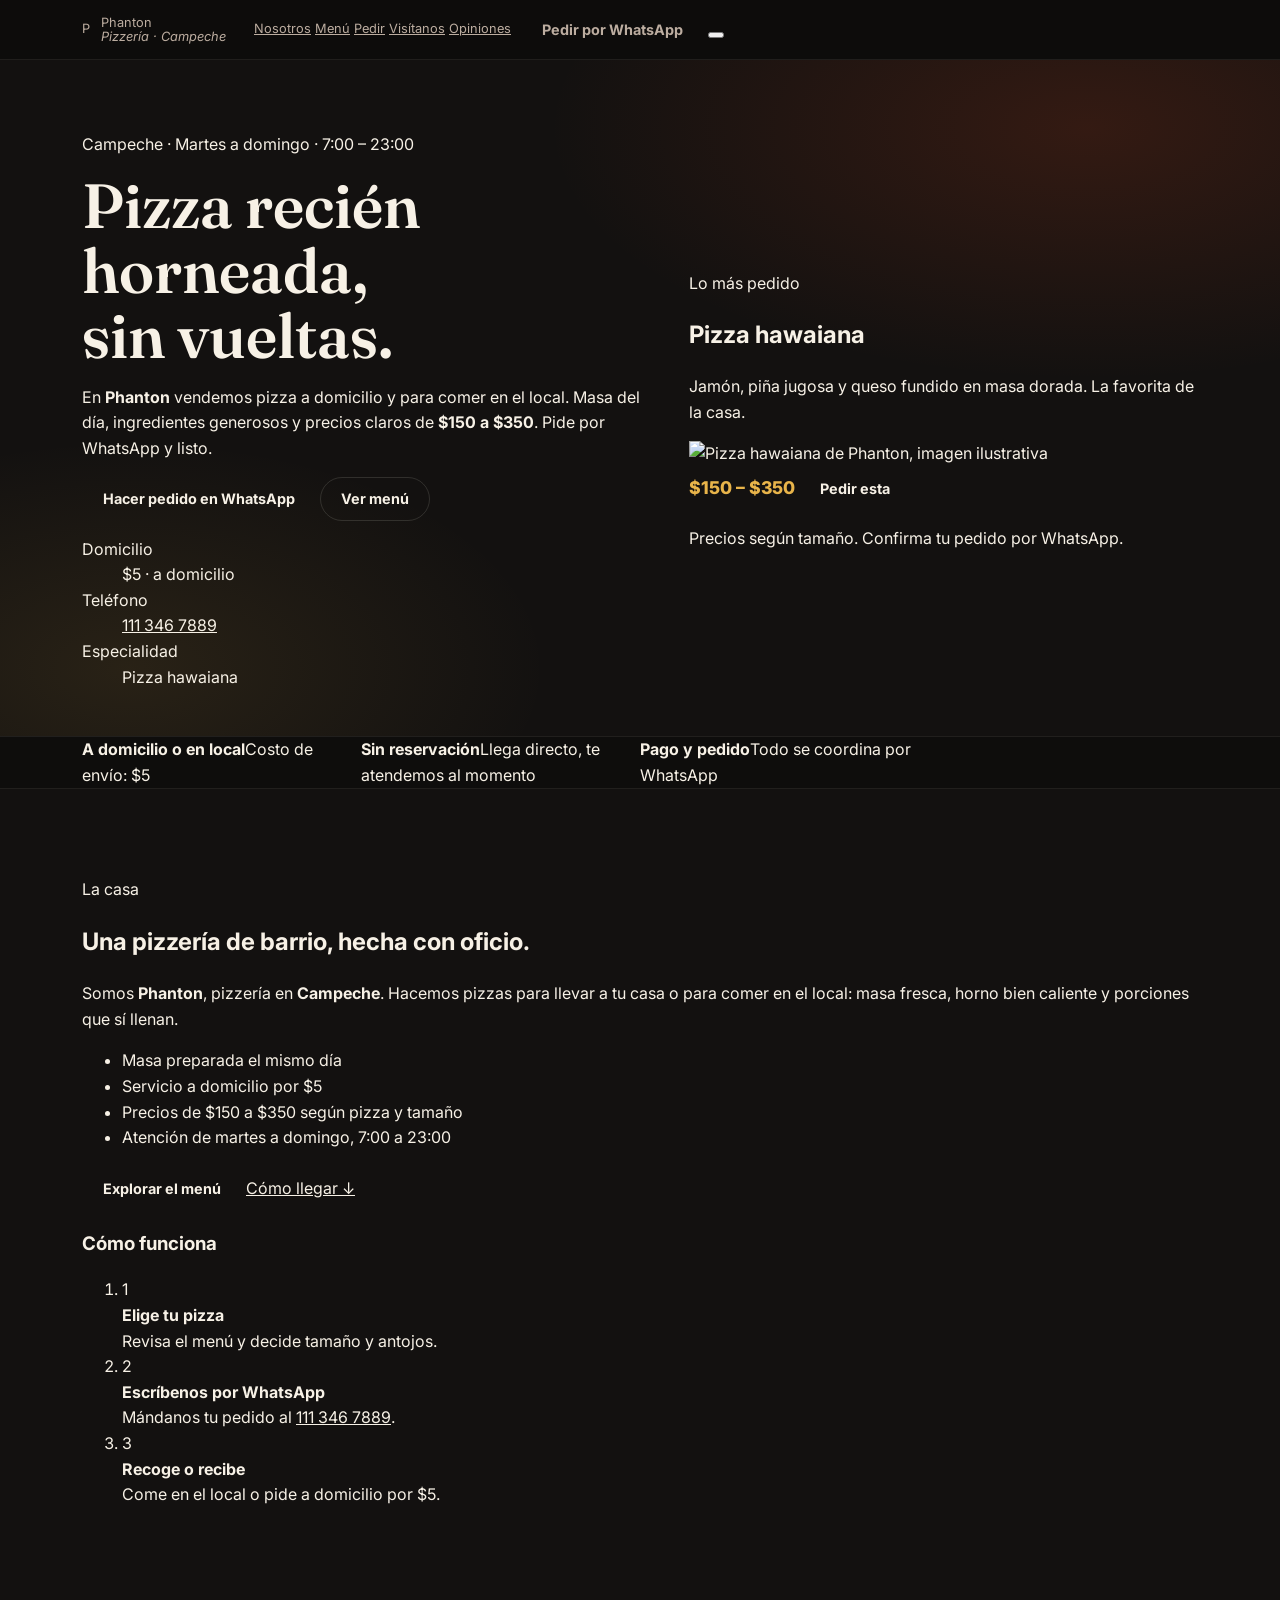
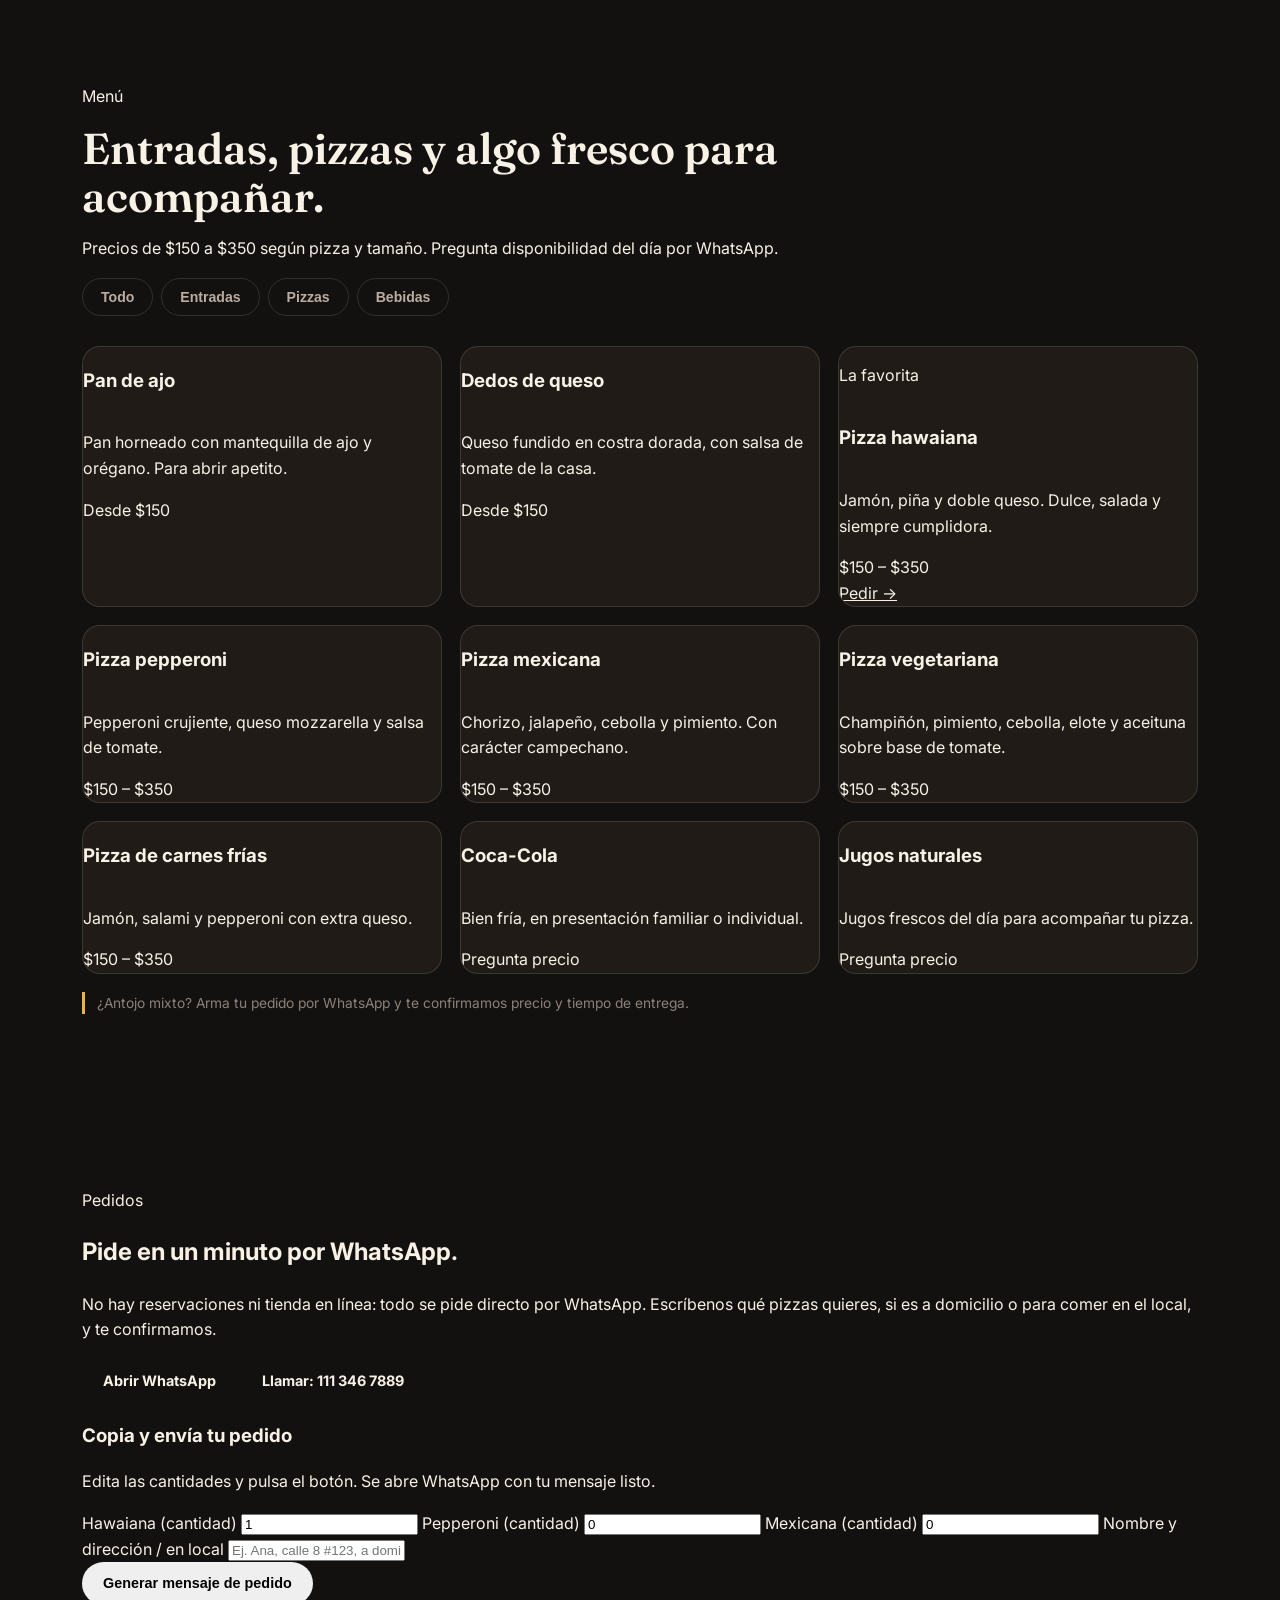
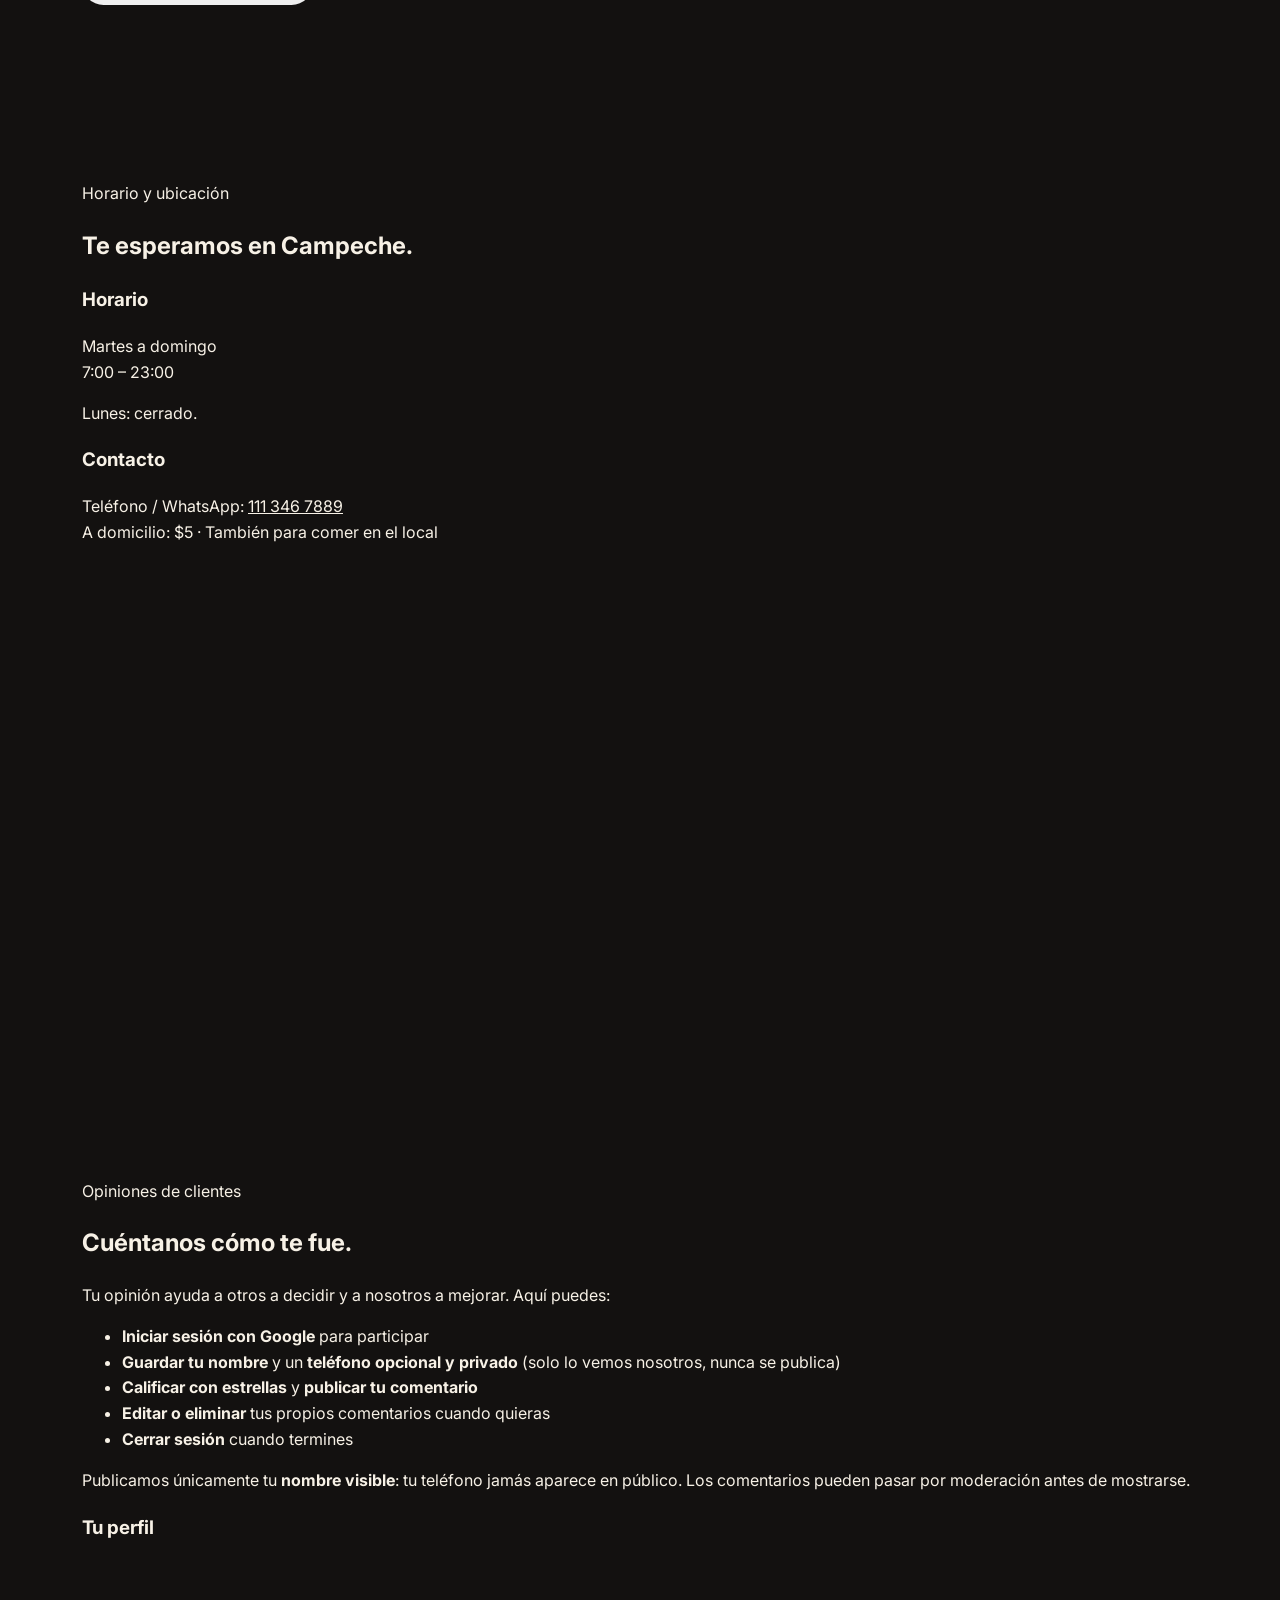
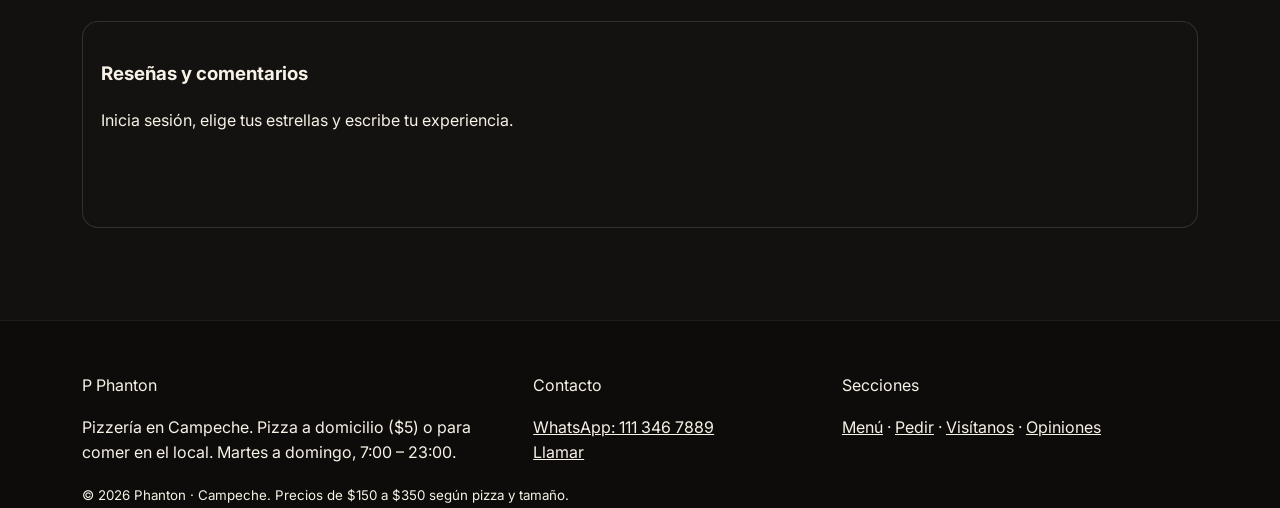
==== commit 40c635dd: "generate index.html" ====
--- a/index.html
+++ b/index.html
@@ -3,336 +3,288 @@
 <head>
 <meta charset="UTF-8">
 <meta name="viewport" content="width=device-width, initial-scale=1.0">
-<title>Phanton · Pizzería en Campeche — Pizza hawaiana, a domicilio y en local</title>
-<meta name="description" content="Phanton, pizzería en Campeche. Pizza hawaiana destacada, pepperoni y especialidades de 150 a 350 MXN. Servicio a domicilio por 5 pesos o come en el local. Martes a domingo de 7 am a 11 pm. Pedidos por WhatsApp.">
+<title>Phanton · Pizzería en Campeche — Pizza a domicilio y en local</title>
+<meta name="description" content="Phanton, pizzería en Campeche. Pizzas de 150 a 350 pesos, servicio a domicilio y para comer en el local. Martes a domingo de 7:00 a 23:00. Pedidos por WhatsApp.">
 <link rel="preconnect" href="https://fonts.googleapis.com">
 <link rel="preconnect" href="https://fonts.gstatic.com" crossorigin>
-<link href="https://fonts.googleapis.com/css2?family=Fraunces:opsz,ital,wght@9..144,0,400;9..144,0,600;9..144,0,700;9..144,1,400&family=Inter:wght@400;500;600;700&display=swap" rel="stylesheet">
+<link href="https://fonts.googleapis.com/css2?family=Fraunces:opsz,wght@9..144,400;9..144,600;9..144,700&family=Inter:wght@400;500;600;700&display=swap" rel="stylesheet">
 <link rel="stylesheet" href="styles.css">
-<link rel="icon" href="data:image/svg+xml,%3Csvg xmlns='http://www.w3.org/2000/svg' viewBox='0 0 32 32'%3E%3Ccircle cx='16' cy='16' r='15' fill='%23131110'/%3E%3Ccircle cx='16' cy='16' r='9' fill='%23E8B44A'/%3E%3Ccircle cx='13' cy='13' r='2' fill='%23D6451F'/%3E%3Ccircle cx='19' cy='15' r='2' fill='%23D6451F'/%3E%3Ccircle cx='16' cy='19' r='2' fill='%23D6451F'/%3E%3C/svg%3E">
 </head>
 <body>
-<a class="skip" href="#menu" data-eb-editable="link" data-eb-key="index.a.1" data-eb-role="a" data-eb-kind="link">Saltar al menú</a>
-
-<div class="topbar">
+
+<header class="topbar" id="inicio">
   <div class="wrap topbar-inner">
-    <span class="topbar-item"><span class="dot"></span>Martes a domingo · 7:00 am – 11:00 pm</span>
-    <span class="topbar-sep" aria-hidden="true">·</span>
-    <span class="topbar-item">Campeche</span>
-    <span class="topbar-sep" aria-hidden="true">·</span>
-    <a class="topbar-item topbar-link" href="tel:+521113467889" data-eb-editable="link" data-eb-key="index.a.2" data-eb-role="a" data-eb-kind="link">Tel. 111 346 7889</a>
-    <span class="topbar-right">A domicilio por $5 · o come en el local</span>
-  </div>
-</div>
-
-<header class="header" id="top">
-  <div class="wrap header-inner">
-    <a href="#inicio" class="brand" aria-label="Phanton inicio" data-eb-editable="link" data-eb-key="index.a.3" data-eb-role="a" data-eb-kind="link">
-      <span class="brand-mark" aria-hidden="true">
-        <svg viewBox="0 0 32 32" width="34" height="34"><circle cx="16" cy="16" r="15" fill="none" stroke="#E8B44A" stroke-width="1.5"/><circle cx="16" cy="16" r="9" fill="#E8B44A"/><circle cx="13" cy="13" r="2" fill="#7A2A12"/><circle cx="19" cy="15" r="2" fill="#7A2A12"/><circle cx="16" cy="19" r="2" fill="#7A2A12"/></svg>
-      </span>
-      <span class="brand-text"><strong>phanton</strong><small>pizzería · campeche</small></span>
+    <a class="brand" href="#inicio" aria-label="Phanton inicio" data-eb-editable="link" data-eb-key="index.a.1" data-eb-role="a" data-eb-kind="link">
+      <span class="brand-mark" aria-hidden="true">P</span>
+      <span class="brand-text">Phanton <em>Pizzería · Campeche</em></span>
     </a>
-    <nav class="nav" id="nav" aria-label="Navegación principal">
-      <a href="#inicio" class="nav-link is-active" data-eb-editable="link" data-eb-key="index.a.4" data-eb-role="a" data-eb-kind="link">Inicio</a>
-      <a href="#menu" class="nav-link" data-eb-editable="link" data-eb-key="index.a.5" data-eb-role="a" data-eb-kind="link">Menú</a>
-      <a href="#local" class="nav-link" data-eb-editable="link" data-eb-key="index.a.6" data-eb-role="a" data-eb-kind="link">El local</a>
-      <a href="#proceso" class="nav-link" data-eb-editable="link" data-eb-key="index.a.7" data-eb-role="a" data-eb-kind="link">Horno y entrega</a>
-      <a href="#opiniones" class="nav-link" data-eb-editable="link" data-eb-key="index.a.8" data-eb-role="a" data-eb-kind="link">Opiniones</a>
-      <a href="#contacto" class="nav-link" data-eb-editable="link" data-eb-key="index.a.9" data-eb-role="a" data-eb-kind="link">Contacto</a>
+    <nav class="nav" aria-label="Navegación principal">
+      <a href="#nosotros" data-eb-editable="link" data-eb-key="index.a.2" data-eb-role="a" data-eb-kind="link">Nosotros</a>
+      <a href="#menu" data-eb-editable="link" data-eb-key="index.a.3" data-eb-role="a" data-eb-kind="link">Menú</a>
+      <a href="#pedir" data-eb-editable="link" data-eb-key="index.a.4" data-eb-role="a" data-eb-kind="link">Pedir</a>
+      <a href="#visitanos" data-eb-editable="link" data-eb-key="index.a.5" data-eb-role="a" data-eb-kind="link">Visítanos</a>
+      <a href="#opiniones" data-eb-editable="link" data-eb-key="index.a.6" data-eb-role="a" data-eb-kind="link">Opiniones</a>
     </nav>
-    <div class="header-actions">
-      <a class="btn btn-gold" href="https://wa.me/521113467889?text=Hola%20Phanton%2C%20quiero%20hacer%20un%20pedido" target="_blank" rel="noopener" data-eb-editable="link" data-eb-key="index.a.10" data-eb-role="a" data-eb-kind="link">Haz tu pedido en WhatsApp</a>
-      <button class="menu-btn" id="menuBtn" aria-label="Abrir menú" aria-expanded="false" data-eb-editable="link" data-eb-key="index.button.11" data-eb-role="button" data-eb-kind="link"><span></span><span></span><span></span></button>
+    <div class="topbar-cta">
+      <a class="btn btn-small btn-accent" href="https://wa.me/521113467889?text=Hola%20Phanton%2C%20quiero%20hacer%20un%20pedido" target="_blank" rel="noopener" data-eb-editable="link" data-eb-key="index.a.7" data-eb-role="a" data-eb-kind="link">Pedir por WhatsApp</a>
+      <button class="nav-toggle" id="navToggle" aria-label="Abrir menú" aria-expanded="false" data-eb-editable="link" data-eb-key="index.button.8" data-eb-role="button" data-eb-kind="link"><span></span><span></span><span></span></button>
     </div>
   </div>
   <div class="mobile-nav" id="mobileNav">
-    <a href="#inicio" data-eb-editable="link" data-eb-key="index.a.12" data-eb-role="a" data-eb-kind="link">Inicio</a>
-    <a href="#menu" data-eb-editable="link" data-eb-key="index.a.13" data-eb-role="a" data-eb-kind="link">Menú</a>
-    <a href="#local" data-eb-editable="link" data-eb-key="index.a.14" data-eb-role="a" data-eb-kind="link">El local</a>
-    <a href="#proceso" data-eb-editable="link" data-eb-key="index.a.15" data-eb-role="a" data-eb-kind="link">Horno y entrega</a>
-    <a href="#opiniones" data-eb-editable="link" data-eb-key="index.a.16" data-eb-role="a" data-eb-kind="link">Opiniones</a>
-    <a href="#contacto" data-eb-editable="link" data-eb-key="index.a.17" data-eb-role="a" data-eb-kind="link">Contacto</a>
-    <a class="btn btn-gold" href="https://wa.me/521113467889?text=Hola%20Phanton%2C%20quiero%20hacer%20un%20pedido" target="_blank" rel="noopener" data-eb-editable="link" data-eb-key="index.a.18" data-eb-role="a" data-eb-kind="link">Pedir por WhatsApp</a>
+    <a href="#nosotros" data-eb-editable="link" data-eb-key="index.a.9" data-eb-role="a" data-eb-kind="link">Nosotros</a>
+    <a href="#menu" data-eb-editable="link" data-eb-key="index.a.10" data-eb-role="a" data-eb-kind="link">Menú</a>
+    <a href="#pedir" data-eb-editable="link" data-eb-key="index.a.11" data-eb-role="a" data-eb-kind="link">Pedir</a>
+    <a href="#visitanos" data-eb-editable="link" data-eb-key="index.a.12" data-eb-role="a" data-eb-kind="link">Visítanos</a>
+    <a href="#opiniones" data-eb-editable="link" data-eb-key="index.a.13" data-eb-role="a" data-eb-kind="link">Opiniones</a>
+    <a class="btn btn-accent" href="https://wa.me/521113467889?text=Hola%20Phanton%2C%20quiero%20hacer%20un%20pedido" target="_blank" rel="noopener" data-eb-editable="link" data-eb-key="index.a.14" data-eb-role="a" data-eb-kind="link">Pedir por WhatsApp</a>
   </div>
 </header>
 
-<main id="inicio">
-  <!-- HERO -->
-  <section class="hero">
-    <div class="wrap hero-grid">
-      <div class="hero-copy">
-        <p class="eyebrow" data-eb-editable="text" data-eb-key="index.p.19" data-eb-role="p" data-eb-kind="text"><span class="eyebrow-line"></span>Pizzería elegante · minimalista · premium</p>
-        <h1 data-eb-editable="text" data-eb-key="index.h1.20" data-eb-role="h1" data-eb-kind="text">Pizza al horno, <em>fina y honesta.</em> La hawaiana es la casa.</h1>
-        <p class="lead" data-eb-editable="text" data-eb-key="index.p.21" data-eb-role="p" data-eb-kind="text">Vendemos pizza a domicilio por $5 o para comer en el local. Distintos tipos de pizzas, entradas y tu Coca-Cola o jugo bien frío. Precios de $150 a $350.</p>
-        <div class="hero-cta">
-          <a class="btn btn-red" href="https://wa.me/521113467889?text=Hola%20Phanton%2C%20quiero%20hacer%20un%20pedido%20a%20domicilio" target="_blank" rel="noopener" data-eb-editable="link" data-eb-key="index.a.22" data-eb-role="a" data-eb-kind="link">Pedir por WhatsApp</a>
-          <a class="btn btn-ghost" href="#menu" data-eb-editable="link" data-eb-key="index.a.23" data-eb-role="a" data-eb-kind="link">Ver menú</a>
-        </div>
-        <dl class="hero-meta">
-          <div><dt>Precio</dt><dd>$150 – $350</dd></div>
-          <div><dt>Entrega</dt><dd>$5 a domicilio</dd></div>
-          <div><dt>Horario</dt><dd>Mar – Dom · 7am – 11pm</dd></div>
-        </dl>
-        <p class="hero-note" data-eb-editable="text" data-eb-key="index.p.24" data-eb-role="p" data-eb-kind="text">Pedidos solo por WhatsApp · Sin reservaciones · Ideal para llevar y compartir</p>
-      </div>
-      <div class="hero-media">
-        <figure class="hero-frame">
-          <img src="https://images.pexels.com/photos/27582703/pexels-photo-27582703.jpeg?auto=compress&cs=tinysrgb&dpr=2&h=650&w=940" alt="Hero principal pizzería elegante: pizza hawaiana con queso y piña sobre mesa oscura" fetchpriority="high" data-eb-editable="image" data-eb-key="index.img.25" data-eb-role="img" data-eb-kind="image">
-          <figcaption class="hero-badge">
-            <strong>Especialidad</strong>
-            <span>Pizza hawaiana · jamón y piña</span>
-          </figcaption>
-        </figure>
-        <div class="hero-cards">
-          <div class="mini-card"><strong>5 MXN</strong><span>costo de envío local</span></div>
-          <div class="mini-card"><strong>7am – 11pm</strong><span>cocina continua</span></div>
-        </div>
-        <p class="credit" data-eb-editable="text" data-eb-key="index.p.26" data-eb-role="p" data-eb-kind="text">Foto: Collab Media / Pexels</p>
-      </div>
-    </div>
-  </section>
-
-  <!-- CINTA -->
-  <section class="strip" aria-label="Características">
-    <div class="wrap strip-grid">
-      <div class="strip-item"><strong>Horno artesanal</strong><span>Cocción a fuego vivo, borde dorado y queso fundido.</span></div>
-      <div class="strip-item"><strong>A domicilio</strong><span>Entrega local por $5. Pide por WhatsApp.</span></div>
-      <div class="strip-item"><strong>En el local</strong><span>Ambiente acogedor, minimalista y familiar.</span></div>
-      <div class="strip-item"><strong>Para compartir</strong><span>Tamaños y variedad para toda la mesa.</span></div>
-    </div>
-  </section>
-
-  <!-- MENU -->
-  <section class="section" id="menu">
-    <div class="wrap">
-      <div class="section-head">
-        <p class="eyebrow" data-eb-editable="text" data-eb-key="index.p.27" data-eb-role="p" data-eb-kind="text"><span class="eyebrow-line"></span>Menú</p>
-        <h2 data-eb-editable="text" data-eb-key="index.h2.28" data-eb-role="h2" data-eb-kind="text">De entrada, pizza y su Coca o jugo</h2>
-        <p class="section-sub" data-eb-editable="text" data-eb-key="index.p.29" data-eb-role="p" data-eb-kind="text">Carta corta y bien ejecutada. Elige tu pizza, suma una entrada y acompaña con bebida fría. Todo se ordena por WhatsApp.</p>
+<main>
+
+<!-- HERO -->
+<section class="hero">
+  <div class="hero-bg" aria-hidden="true"></div>
+  <div class="wrap hero-grid">
+    <div class="hero-copy">
+      <p class="kicker" data-eb-editable="text" data-eb-key="index.p.15" data-eb-role="p" data-eb-kind="text">Campeche · Martes a domingo · 7:00 – 23:00</p>
+      <h1 data-eb-editable="text" data-eb-key="index.h1.16" data-eb-role="h1" data-eb-kind="text">Pizza recién horneada,<br><span>sin vueltas.</span></h1>
+      <p class="lede" data-eb-editable="text" data-eb-key="index.p.17" data-eb-role="p" data-eb-kind="text">En <strong>Phanton</strong> vendemos pizza a domicilio y para comer en el local. Masa del día, ingredientes generosos y precios claros de <strong>$150 a $350</strong>. Pide por WhatsApp y listo.</p>
+      <div class="hero-actions">
+        <a class="btn btn-accent" href="https://wa.me/521113467889?text=Hola%20Phanton%2C%20quiero%20hacer%20un%20pedido" target="_blank" rel="noopener" data-eb-editable="link" data-eb-key="index.a.18" data-eb-role="a" data-eb-kind="link">Hacer pedido en WhatsApp</a>
+        <a class="btn btn-ghost" href="#menu" data-eb-editable="link" data-eb-key="index.a.19" data-eb-role="a" data-eb-kind="link">Ver menú</a>
+      </div>
+      <dl class="hero-facts">
+        <div><dt>Domicilio</dt><dd>$5 · a domicilio</dd></div>
+        <div><dt>Teléfono</dt><dd><a href="tel:+521113467889" data-eb-editable="link" data-eb-key="index.a.20" data-eb-role="a" data-eb-kind="link">111 346 7889</a></dd></div>
+        <div><dt>Especialidad</dt><dd>Pizza hawaiana</dd></div>
+      </dl>
+    </div>
+    <aside class="hero-card" aria-label="Tarjeta de pedido">
+      <p class="hero-card-tag" data-eb-editable="text" data-eb-key="index.p.21" data-eb-role="p" data-eb-kind="text">Lo más pedido</p>
+      <h2 data-eb-editable="text" data-eb-key="index.h2.22" data-eb-role="h2" data-eb-kind="text">Pizza hawaiana</h2>
+      <p data-eb-editable="text" data-eb-key="index.p.23" data-eb-role="p" data-eb-kind="text">Jamón, piña jugosa y queso fundido en masa dorada. La favorita de la casa.</p>
+      <div class="hero-card-img">
+        <img src="https://itm-void-excepcional.pages.dev/media-fallback/imagen-generica.jpg" alt="Pizza hawaiana de Phanton, imagen ilustrativa" loading="lazy" data-eb-editable="image" data-eb-key="index.img.24" data-eb-role="img" data-eb-kind="image">
+      </div>
+      <div class="hero-card-row">
+        <span class="price">$150 – $350</span>
+        <a class="btn btn-dark" href="https://wa.me/521113467889?text=Hola%20Phanton%2C%20quiero%20una%20pizza%20hawaiana" target="_blank" rel="noopener" data-eb-editable="link" data-eb-key="index.a.25" data-eb-role="a" data-eb-kind="link">Pedir esta</a>
+      </div>
+      <p class="hero-card-note" data-eb-editable="text" data-eb-key="index.p.26" data-eb-role="p" data-eb-kind="text">Precios según tamaño. Confirma tu pedido por WhatsApp.</p>
+    </aside>
+  </div>
+</section>
+
+<!-- CINTA INFO -->
+<section class="strip" aria-label="Datos rápidos">
+  <div class="wrap strip-grid">
+    <div><strong>A domicilio o en local</strong><span>Costo de envío: $5</span></div>
+    <div><strong>Sin reservación</strong><span>Llega directo, te atendemos al momento</span></div>
+    <div><strong>Pago y pedido</strong><span>Todo se coordina por WhatsApp</span></div>
+  </div>
+</section>
+
+<!-- NOSOTROS -->
+<section class="section" id="nosotros">
+  <div class="wrap two-col">
+    <div>
+      <p class="kicker" data-eb-editable="text" data-eb-key="index.p.27" data-eb-role="p" data-eb-kind="text">La casa</p>
+      <h2 data-eb-editable="text" data-eb-key="index.h2.28" data-eb-role="h2" data-eb-kind="text">Una pizzería de barrio, hecha con oficio.</h2>
+      <p data-eb-editable="text" data-eb-key="index.p.29" data-eb-role="p" data-eb-kind="text">Somos <strong>Phanton</strong>, pizzería en <strong>Campeche</strong>. Hacemos pizzas para llevar a tu casa o para comer en el local: masa fresca, horno bien caliente y porciones que sí llenan.</p>
+      <ul class="checklist">
+        <li>Masa preparada el mismo día</li>
+        <li>Servicio a domicilio por $5</li>
+        <li>Precios de $150 a $350 según pizza y tamaño</li>
+        <li>Atención de martes a domingo, 7:00 a 23:00</li>
+      </ul>
+      <div class="inline-actions">
+        <a class="btn btn-dark" href="#menu" data-eb-editable="link" data-eb-key="index.a.30" data-eb-role="a" data-eb-kind="link">Explorar el menú</a>
+        <a class="link" href="#visitanos" data-eb-editable="link" data-eb-key="index.a.31" data-eb-role="a" data-eb-kind="link">Cómo llegar ↓</a>
+      </div>
+    </div>
+    <div class="panel">
+      <h3 data-eb-editable="text" data-eb-key="index.h3.32" data-eb-role="h3" data-eb-kind="text">Cómo funciona</h3>
+      <ol class="steps">
+        <li><span>1</span><div><strong>Elige tu pizza</strong><br>Revisa el menú y decide tamaño y antojos.</div></li>
+        <li><span>2</span><div><strong>Escríbenos por WhatsApp</strong><br>Mándanos tu pedido al <a href="https://wa.me/521113467889" target="_blank" rel="noopener" data-eb-editable="link" data-eb-key="index.a.33" data-eb-role="a" data-eb-kind="link">111 346 7889</a>.</div></li>
+        <li><span>3</span><div><strong>Recoge o recibe</strong><br>Come en el local o pide a domicilio por $5.</div></li>
+      </ol>
+    </div>
+  </div>
+</section>
+
+<!-- MENU -->
+<section class="section section-dark" id="menu">
+  <div class="wrap">
+    <div class="section-head">
+      <div>
+        <p class="kicker kicker-light" data-eb-editable="text" data-eb-key="index.p.34" data-eb-role="p" data-eb-kind="text">Menú</p>
+        <h2 data-eb-editable="text" data-eb-key="index.h2.35" data-eb-role="h2" data-eb-kind="text">Entradas, pizzas y algo fresco para acompañar.</h2>
+        <p class="muted-light" data-eb-editable="text" data-eb-key="index.p.36" data-eb-role="p" data-eb-kind="text">Precios de $150 a $350 según pizza y tamaño. Pregunta disponibilidad del día por WhatsApp.</p>
       </div>
       <div class="tabs" role="tablist" aria-label="Categorías del menú">
-        <button class="tab is-active" data-filter="all" role="tab" aria-selected="true" data-eb-editable="link" data-eb-key="index.button.30" data-eb-role="button" data-eb-kind="link">Todo</button>
-        <button class="tab" data-filter="entradas" role="tab" aria-selected="false" data-eb-editable="link" data-eb-key="index.button.31" data-eb-role="button" data-eb-kind="link">De entrada</button>
-        <button class="tab" data-filter="pizzas" role="tab" aria-selected="false" data-eb-editable="link" data-eb-key="index.button.32" data-eb-role="button" data-eb-kind="link">Pizzas</button>
-        <button class="tab" data-filter="bebidas" role="tab" aria-selected="false" data-eb-editable="link" data-eb-key="index.button.33" data-eb-role="button" data-eb-kind="link">Bebidas</button>
-      </div>
-
-      <div class="menu-grid" id="menuGrid">
-        <article class="dish" data-cat="pizzas">
-          <div class="dish-img"><img src="https://images.pexels.com/photos/32611521/pexels-photo-32611521.jpeg?auto=compress&cs=tinysrgb&dpr=2&h=650&w=940" alt="Pizza hawaiana destacada con jamón y piña en mesa rústica" loading="lazy" data-eb-editable="image" data-eb-key="index.img.34" data-eb-role="img" data-eb-kind="image"><span class="tag tag-star">La favorita</span></div>
-          <div class="dish-body">
-            <div class="dish-top"><h3 data-eb-editable="text" data-eb-key="index.h3.35" data-eb-role="h3" data-eb-kind="text">Pizza hawaiana</h3><span class="price">$185</span></div>
-            <p data-eb-editable="text" data-eb-key="index.p.36" data-eb-role="p" data-eb-kind="text">Jamón, piña natural, mozzarella fundido y salsa de tomate de la casa. La insignia de Phanton.</p>
-            <div class="dish-foot"><span class="pill">Jamón · Piña · Mozzarella</span><a class="link-order" href="https://wa.me/521113467889?text=Hola%20Phanton%2C%20quiero%20una%20pizza%20hawaiana" target="_blank" rel="noopener" data-eb-editable="link" data-eb-key="index.a.37" data-eb-role="a" data-eb-kind="link">Pedir esta →</a></div>
-            <p class="credit" data-eb-editable="text" data-eb-key="index.p.38" data-eb-role="p" data-eb-kind="text">Foto: Fernando Capetillo / Pexels</p>
-          </div>
-        </article>
-
-        <article class="dish" data-cat="pizzas">
-          <div class="dish-img"><img src="https://images.pexels.com/photos/6488931/pexels-photo-6488931.jpeg?auto=compress&cs=tinysrgb&dpr=2&h=650&w=940" alt="Pizza de pepperoni vista desde arriba sobre fondo oscuro" loading="lazy" data-eb-editable="image" data-eb-key="index.img.39" data-eb-role="img" data-eb-kind="image"></div>
-          <div class="dish-body">
-            <div class="dish-top"><h3 data-eb-editable="text" data-eb-key="index.h3.40" data-eb-role="h3" data-eb-kind="text">Pizza de pepperoni</h3><span class="price">$195</span></div>
-            <p data-eb-editable="text" data-eb-key="index.p.41" data-eb-role="p" data-eb-kind="text">Pepperoni crocante, toque de chile verde, mozzarella y orégano. Clásica, intensa y directa.</p>
-            <div class="dish-foot"><span class="pill">Pepperoni · Orégano</span><a class="link-order" href="https://wa.me/521113467889?text=Hola%20Phanton%2C%20quiero%20una%20pizza%20de%20pepperoni" target="_blank" rel="noopener" data-eb-editable="link" data-eb-key="index.a.42" data-eb-role="a" data-eb-kind="link">Pedir esta →</a></div>
-            <p class="credit" data-eb-editable="text" data-eb-key="index.p.43" data-eb-role="p" data-eb-kind="text">Foto: Piotr Arnoldes / Pexels</p>
-          </div>
-        </article>
-
-        <article class="dish" data-cat="pizzas">
-          <div class="dish-img"><img src="https://images.pexels.com/photos/15197931/pexels-photo-15197931.jpeg?auto=compress&cs=tinysrgb&dpr=2&h=650&w=940" alt="Variedad de pizzas artesanales en mesa de restaurante" loading="lazy" data-eb-editable="image" data-eb-key="index.img.44" data-eb-role="img" data-eb-kind="image"><span class="tag">Para compartir</span></div>
-          <div class="dish-body">
-            <div class="dish-top"><h3 data-eb-editable="text" data-eb-key="index.h3.45" data-eb-role="h3" data-eb-kind="text">Variedad Phanton</h3><span class="price">$320</span></div>
-            <p data-eb-editable="text" data-eb-key="index.p.46" data-eb-role="p" data-eb-kind="text">Selección de especialidades para la mesa: pregunta por las combinaciones del día y arma tu ronda.</p>
-            <div class="dish-foot"><span class="pill">Distintos tipos · Gran tamaño</span><a class="link-order" href="https://wa.me/521113467889?text=Hola%20Phanton%2C%20quiero%20preguntar%20por%20la%20variedad%20de%20pizzas" target="_blank" rel="noopener" data-eb-editable="link" data-eb-key="index.a.47" data-eb-role="a" data-eb-kind="link">Preguntar →</a></div>
-            <p class="credit" data-eb-editable="text" data-eb-key="index.p.48" data-eb-role="p" data-eb-kind="text">Foto: Annija Mieze / Pexels</p>
-          </div>
-        </article>
-
-        <article class="dish" data-cat="entradas">
-          <div class="dish-img"><img src="https://images.pexels.com/photos/5639423/pexels-photo-5639423.jpeg?auto=compress&cs=tinysrgb&dpr=2&h=650&w=940" alt="Entrada pan con ajo: bruschetta con tomate, albahaca y aceitunas" loading="lazy" data-eb-editable="image" data-eb-key="index.img.49" data-eb-role="img" data-eb-kind="image"></div>
-          <div class="dish-body">
-            <div class="dish-top"><h3 data-eb-editable="text" data-eb-key="index.h3.50" data-eb-role="h3" data-eb-kind="text">Entrada de la casa</h3><span class="price">$95</span></div>
-            <p data-eb-editable="text" data-eb-key="index.p.51" data-eb-role="p" data-eb-kind="text">Pan al horno estilo bruschetta con tomate fresco, albahaca y aceitunas. Para abrir apetito.</p>
-            <div class="dish-foot"><span class="pill">Pan · Tomate · Albahaca</span><a class="link-order" href="https://wa.me/521113467889?text=Hola%20Phanton%2C%20quiero%20una%20entrada%20de%20la%20casa" target="_blank" rel="noopener" data-eb-editable="link" data-eb-key="index.a.52" data-eb-role="a" data-eb-kind="link">Pedir esta →</a></div>
-            <p class="credit" data-eb-editable="text" data-eb-key="index.p.53" data-eb-role="p" data-eb-kind="text">Foto: Shameel Mukkath / Pexels</p>
-          </div>
-        </article>
-
-        <article class="dish" data-cat="bebidas">
-          <div class="dish-img"><img src="https://images.pexels.com/photos/7001005/pexels-photo-7001005.jpeg?auto=compress&cs=tinysrgb&dpr=2&h=650&w=940" alt="Coca Cola fría entre hielos" loading="lazy" data-eb-editable="image" data-eb-key="index.img.54" data-eb-role="img" data-eb-kind="image"></div>
-          <div class="dish-body">
-            <div class="dish-top"><h3 data-eb-editable="text" data-eb-key="index.h3.55" data-eb-role="h3" data-eb-kind="text">Coca-Cola bien fría</h3><span class="price">$45</span></div>
-            <p data-eb-editable="text" data-eb-key="index.p.56" data-eb-role="p" data-eb-kind="text">El acompañamiento clásico de la pizza. Servida con hielo, lista para la mesa o para llevar.</p>
-            <div class="dish-foot"><span class="pill">Con hielo · Familiar</span><a class="link-order" href="https://wa.me/521113467889?text=Hola%20Phanton%2C%20quiero%20agregar%20una%20Coca-Cola%20a%20mi%20pedido" target="_blank" rel="noopener" data-eb-editable="link" data-eb-key="index.a.57" data-eb-role="a" data-eb-kind="link">Agregar →</a></div>
-            <p class="credit" data-eb-editable="text" data-eb-key="index.p.58" data-eb-role="p" data-eb-kind="text">Foto: Fafegh / Pexels</p>
-          </div>
-        </article>
-
-        <article class="dish" data-cat="bebidas">
-          <div class="dish-img"><img src="https://images.pexels.com/photos/8215113/pexels-photo-8215113.jpeg?auto=compress&cs=tinysrgb&dpr=2&h=650&w=940" alt="Jugos naturales de frutas en mesa soleada" loading="lazy" data-eb-editable="image" data-eb-key="index.img.59" data-eb-role="img" data-eb-kind="image"></div>
-          <div class="dish-body">
-            <div class="dish-top"><h3 data-eb-editable="text" data-eb-key="index.h3.60" data-eb-role="h3" data-eb-kind="text">Jugos naturales</h3><span class="price">$55</span></div>
-            <p data-eb-editable="text" data-eb-key="index.p.61" data-eb-role="p" data-eb-kind="text">Surtido de jugos frescos de fruta. Opción ligera y fresca para acompañar tu pizza.</p>
-            <div class="dish-foot"><span class="pill">Fruta · Fresco</span><a class="link-order" href="https://wa.me/521113467889?text=Hola%20Phanton%2C%20quiero%20agregar%20un%20jugo%20natural%20a%20mi%20pedido" target="_blank" rel="noopener" data-eb-editable="link" data-eb-key="index.a.62" data-eb-role="a" data-eb-kind="link">Agregar →</a></div>
-            <p class="credit" data-eb-editable="text" data-eb-key="index.p.63" data-eb-role="p" data-eb-kind="text">Foto: Kindel Media / Pexels</p>
-          </div>
-        </article>
-      </div>
-      <p class="menu-note" data-eb-editable="text" data-eb-key="index.p.64" data-eb-role="p" data-eb-kind="text">Precios de pizzas entre $150 y $350 según tamaño y especialidad. Confirma el total por WhatsApp al ordenar.</p>
-    </div>
-  </section>
-
-  <!-- LOCAL -->
-  <section class="section section-alt" id="local">
-    <div class="wrap local-grid">
-      <div class="local-media">
-        <img src="https://images.pexels.com/photos/28210542/pexels-photo-28210542.jpeg?auto=compress&cs=tinysrgb&dpr=2&h=650&w=940" alt="Interior del local acogedor con luces cálidas en la noche" loading="lazy" data-eb-editable="image" data-eb-key="index.img.65" data-eb-role="img" data-eb-kind="image">
-        <p class="credit" data-eb-editable="text" data-eb-key="index.p.66" data-eb-role="p" data-eb-kind="text">Foto: Jasinto Shabani / Pexels</p>
-      </div>
-      <div class="local-copy">
-        <p class="eyebrow" data-eb-editable="text" data-eb-key="index.p.67" data-eb-role="p" data-eb-kind="text"><span class="eyebrow-line"></span>El local</p>
-        <h2 data-eb-editable="text" data-eb-key="index.h2.68" data-eb-role="h2" data-eb-kind="text">Minimalista, cálido y profesional</h2>
-        <p data-eb-editable="text" data-eb-key="index.p.69" data-eb-role="p" data-eb-kind="text">Phanton es una pizzería de barrio con acabado premium: pocas cosas, bien hechas. Ven a comer en el local o pide a domicilio por $5. Sin reservaciones, sin complicaciones.</p>
-        <ul class="check-list">
-          <li><strong>Come aquí o pide:</strong> salón acogedor y entregas locales rápidas.</li>
-          <li><strong>Horario amplio:</strong> martes a domingo, 7:00 am a 11:00 pm.</li>
-          <li><strong>Orden simple:</strong> todo se pide por WhatsApp al 111 346 7889.</li>
-          <li><strong>Campeche:</strong> cocina de pizzas para vecinos y visitantes.</li>
-        </ul>
-        <div class="local-cta">
-          <a class="btn btn-gold" href="https://wa.me/521113467889?text=Hola%20Phanton%2C%20quiero%20hacer%20un%20pedido" target="_blank" rel="noopener" data-eb-editable="link" data-eb-key="index.a.70" data-eb-role="a" data-eb-kind="link">Ordenar ahora</a>
-          <a class="btn btn-ghost" href="#contacto" data-eb-editable="link" data-eb-key="index.a.71" data-eb-role="a" data-eb-kind="link">Cómo llegar</a>
-        </div>
-      </div>
-    </div>
-  </section>
-
-  <!-- PROCESO -->
-  <section class="section" id="proceso">
-    <div class="wrap">
-      <div class="section-head">
-        <p class="eyebrow" data-eb-editable="text" data-eb-key="index.p.72" data-eb-role="p" data-eb-kind="text"><span class="eyebrow-line"></span>Horno y entrega</p>
-        <h2 data-eb-editable="text" data-eb-key="index.h2.73" data-eb-role="h2" data-eb-kind="text">Del fuego a tu mesa</h2>
-        <p class="section-sub" data-eb-editable="text" data-eb-key="index.p.74" data-eb-role="p" data-eb-kind="text">Horneado artesanal a la vista y reparto en moto para que llegue caliente.</p>
-      </div>
-      <div class="process-grid">
-        <figure class="process-card">
-          <img src="https://images.pexels.com/photos/29626981/pexels-photo-29626981.jpeg?auto=compress&cs=tinysrgb&dpr=2&h=650&w=940" alt="Horno de pizza artesanal con fuego horneando una pizza" loading="lazy" data-eb-editable="image" data-eb-key="index.img.75" data-eb-role="img" data-eb-kind="image">
-          <figcaption><strong>1 · Horno vivo</strong><span>Masa delgada, borde aireado y queso bien gratinado.</span><em class="credit">Foto: Katie Barget / Pexels</em></figcaption>
-        </figure>
-        <figure class="process-card">
-          <img src="https://images.pexels.com/photos/16750771/pexels-photo-16750771.jpeg?auto=compress&cs=tinysrgb&dpr=2&h=650&w=940" alt="Entrega a domicilio: motos de reparto con cajas en la calle" loading="lazy" data-eb-editable="image" data-eb-key="index.img.76" data-eb-role="img" data-eb-kind="image">
-          <figcaption><strong>2 · Entrega local</strong><span>A domicilio por $5. Pide por WhatsApp y sigue tu pedido.</span><em class="credit">Foto: Zero / Pexels</em></figcaption>
-        </figure>
-        <div class="process-steps">
-          <h3 data-eb-editable="text" data-eb-key="index.h3.77" data-eb-role="h3" data-eb-kind="text">Cómo pedir por WhatsApp</h3>
-          <ol>
-            <li>Escríbenos al <a href="https://wa.me/521113467889" target="_blank" rel="noopener" data-eb-editable="link" data-eb-key="index.a.78" data-eb-role="a" data-eb-kind="link">111 346 7889</a>.</li>
-            <li>Dinos pizza, tamaño y si es a domicilio o para comer en el local.</li>
-            <li>Confirma total ($150–$350 + $5 de envío si aplica) y tu ubicación.</li>
-          </ol>
-          <a class="btn btn-red" href="https://wa.me/521113467889?text=Hola%20Phanton%2C%20quiero%20hacer%20un%20pedido" target="_blank" rel="noopener" data-eb-editable="link" data-eb-key="index.a.79" data-eb-role="a" data-eb-kind="link">Iniciar pedido</a>
-          <p class="tiny" data-eb-editable="text" data-eb-key="index.p.80" data-eb-role="p" data-eb-kind="text">Horario de pedidos: martes a domingo, 7:00 am a 11:00 pm.</p>
-        </div>
-      </div>
-    </div>
-  </section>
-
-  <!-- OPINIONES / COMENTARIOS (contrato ITM) -->
-  <section class="section section-alt" id="opiniones">
-    <div class="wrap">
-      <div class="section-head">
-        <p class="eyebrow" data-eb-editable="text" data-eb-key="index.p.81" data-eb-role="p" data-eb-kind="text"><span class="eyebrow-line"></span>Opiniones de la casa</p>
-        <h2 data-eb-editable="text" data-eb-key="index.h2.82" data-eb-role="h2" data-eb-kind="text">Reseñas y comentarios</h2>
-        <p class="section-sub" data-eb-editable="text" data-eb-key="index.p.83" data-eb-role="p" data-eb-kind="text">Cuéntanos cómo te fue con la pizza. Tu opinión ayuda a otros vecinos a elegir.</p>
-      </div>
-
-      <div class="reviews-shell" data-itm-comments-shell>
-        <div class="reviews-info">
-          <h3 data-eb-editable="text" data-eb-key="index.h3.84" data-eb-role="h3" data-eb-kind="text">Participa en 1 minuto</h3>
-          <p data-eb-editable="text" data-eb-key="index.p.85" data-eb-role="p" data-eb-kind="text">Inicia sesión con tu cuenta de Google para dejar tu reseña. El sistema guarda tu perfil del proyecto y te permite gestionar tus comentarios.</p>
-          <ul class="how-list">
-            <li><strong>Inicia sesión con Google</strong><span>Acceso seguro con tu cuenta. Es requisito para publicar.</span></li>
-            <li><strong>Guarda tu nombre</strong><span>Se muestra públicamente solo tu nombre. Nunca tu teléfono.</span></li>
-            <li><strong>Teléfono opcional y privado</strong><span>Puedes guardarlo para contacto del restaurante; no se publica.</span></li>
-            <li><strong>Califica con estrellas</strong><span>Elige de 1 a 5 estrellas y escribe tu comentario.</span></li>
-            <li><strong>Publica y gestiona</strong><span>Puedes editar o eliminar tus propios comentarios cuando quieras.</span></li>
-            <li><strong>Cierra sesión</strong><span>Tu sesión y tu perfil quedan protegidos cuando terminas.</span></li>
-          </ul>
-          <p class="privacy-note" data-eb-editable="text" data-eb-key="index.p.86" data-eb-role="p" data-eb-kind="text">Identidad pública: solo nombre visible. Teléfono siempre privado. Los comentarios pueden pasar por moderación antes de mostrarse.</p>
-        </div>
-        <div class="reviews-widget">
-          <div class="profile-card">
-            <h4 data-eb-editable="text" data-eb-key="index.h4.87" data-eb-role="h4" data-eb-kind="text">Tu perfil</h4>
-            <p class="tiny" data-eb-editable="text" data-eb-key="index.p.88" data-eb-role="p" data-eb-kind="text">Inicia sesión, guarda tu nombre y tu teléfono opcional privado.</p>
-            <div data-itm-profile data-project-id="caf5ed07-fb64-4bcb-96b5-abfb4fa93d42"></div>
-          </div>
-          <div class="comments-card">
-            <h4 data-eb-editable="text" data-eb-key="index.h4.89" data-eb-role="h4" data-eb-kind="text">Comentarios de visitantes</h4>
-            <p class="tiny" data-eb-editable="text" data-eb-key="index.p.90" data-eb-role="p" data-eb-kind="text">Califica con estrellas, publica tu comentario y edita o elimina los tuyos.</p>
-            <div data-itm-comments data-project-id="caf5ed07-fb64-4bcb-96b5-abfb4fa93d42"></div>
-          </div>
-        </div>
-      </div>
-    </div>
-  </section>
-
-  <!-- CONTACTO -->
-  <section class="section" id="contacto">
-    <div class="wrap">
-      <div class="section-head">
-        <p class="eyebrow" data-eb-editable="text" data-eb-key="index.p.91" data-eb-role="p" data-eb-kind="text"><span class="eyebrow-line"></span>Contacto</p>
-        <h2 data-eb-editable="text" data-eb-key="index.h2.92" data-eb-role="h2" data-eb-kind="text">Visítanos en Campeche</h2>
-        <p class="section-sub" data-eb-editable="text" data-eb-key="index.p.93" data-eb-role="p" data-eb-kind="text">Come en el local o pide a domicilio. Te atendemos por WhatsApp y por teléfono.</p>
-      </div>
-      <div class="contact-grid">
-        <div class="contact-card">
-          <h3 data-eb-editable="text" data-eb-key="index.h3.94" data-eb-role="h3" data-eb-kind="text">Datos directos</h3>
-          <ul class="contact-list">
-            <li><span>Teléfono / WhatsApp</span><a href="https://wa.me/521113467889" target="_blank" rel="noopener" data-eb-editable="link" data-eb-key="index.a.95" data-eb-role="a" data-eb-kind="link">111 346 7889</a></li>
-            <li><span>Horario</span><strong>Martes a domingo · 7:00 am – 11:00 pm</strong></li>
-            <li><span>Ciudad</span><strong>Campeche, México</strong></li>
-            <li><span>Servicio</span><strong>A domicilio ($5) y en local · Sin reservaciones</strong></li>
-          </ul>
-          <div class="contact-cta">
-            <a class="btn btn-red" href="https://wa.me/521113467889?text=Hola%20Phanton%2C%20quiero%20hacer%20un%20pedido" target="_blank" rel="noopener" data-eb-editable="link" data-eb-key="index.a.96" data-eb-role="a" data-eb-kind="link">WhatsApp directo</a>
-            <a class="btn btn-ghost" href="tel:+521113467889" data-eb-editable="link" data-eb-key="index.a.97" data-eb-role="a" data-eb-kind="link">Llamar</a>
-          </div>
-        </div>
-        <div class="map-card">
-          <iframe title="Mapa: Pizzas y Tacos El Suspiro, Campeche" src="https://www.google.com/maps/embed?pb=!1m18!1m12!1m3!1d1590204.7511493105!2d-90.0833210465046!3d19.18394339423709!2m3!1f0!2f0!3f0!3m2!1i1024!2i768!4f13.1!3m3!1m2!1s0x8f5a55d2e2bd4cb3%3A0x18dfb8a962aab997!2sPizzas%20y%20Tacos%20EL%20SUSPIRO!5e1!3m2!1ses-419!2smx!4v1788581362156!5m2!1ses-419!2smx" width="600" height="450" style="border:0" allowfullscreen loading="lazy" referrerpolicy="strict-origin-when-cross-origin"></iframe>
-        </div>
-      </div>
-    </div>
-  </section>
+        <button class="tab active" data-filter="all" role="tab" aria-selected="true" data-eb-editable="link" data-eb-key="index.button.37" data-eb-role="button" data-eb-kind="link">Todo</button>
+        <button class="tab" data-filter="entradas" role="tab" aria-selected="false" data-eb-editable="link" data-eb-key="index.button.38" data-eb-role="button" data-eb-kind="link">Entradas</button>
+        <button class="tab" data-filter="pizzas" role="tab" aria-selected="false" data-eb-editable="link" data-eb-key="index.button.39" data-eb-role="button" data-eb-kind="link">Pizzas</button>
+        <button class="tab" data-filter="bebidas" role="tab" aria-selected="false" data-eb-editable="link" data-eb-key="index.button.40" data-eb-role="button" data-eb-kind="link">Bebidas</button>
+      </div>
+    </div>
+
+    <div class="menu-grid" id="menuGrid">
+      <article class="dish" data-cat="entradas">
+        <h3 data-eb-editable="text" data-eb-key="index.h3.41" data-eb-role="h3" data-eb-kind="text">Pan de ajo</h3>
+        <p data-eb-editable="text" data-eb-key="index.p.42" data-eb-role="p" data-eb-kind="text">Pan horneado con mantequilla de ajo y orégano. Para abrir apetito.</p>
+        <span class="dish-price">Desde $150</span>
+      </article>
+      <article class="dish" data-cat="entradas">
+        <h3 data-eb-editable="text" data-eb-key="index.h3.43" data-eb-role="h3" data-eb-kind="text">Dedos de queso</h3>
+        <p data-eb-editable="text" data-eb-key="index.p.44" data-eb-role="p" data-eb-kind="text">Queso fundido en costra dorada, con salsa de tomate de la casa.</p>
+        <span class="dish-price">Desde $150</span>
+      </article>
+      <article class="dish featured" data-cat="pizzas">
+        <p class="dish-flag" data-eb-editable="text" data-eb-key="index.p.45" data-eb-role="p" data-eb-kind="text">La favorita</p>
+        <h3 data-eb-editable="text" data-eb-key="index.h3.46" data-eb-role="h3" data-eb-kind="text">Pizza hawaiana</h3>
+        <p data-eb-editable="text" data-eb-key="index.p.47" data-eb-role="p" data-eb-kind="text">Jamón, piña y doble queso. Dulce, salada y siempre cumplidora.</p>
+        <span class="dish-price">$150 – $350</span>
+        <a class="dish-order" href="https://wa.me/521113467889?text=Hola%20Phanton%2C%20quiero%20una%20pizza%20hawaiana" target="_blank" rel="noopener" data-eb-editable="link" data-eb-key="index.a.48" data-eb-role="a" data-eb-kind="link">Pedir →</a>
+      </article>
+      <article class="dish" data-cat="pizzas">
+        <h3 data-eb-editable="text" data-eb-key="index.h3.49" data-eb-role="h3" data-eb-kind="text">Pizza pepperoni</h3>
+        <p data-eb-editable="text" data-eb-key="index.p.50" data-eb-role="p" data-eb-kind="text">Pepperoni crujiente, queso mozzarella y salsa de tomate.</p>
+        <span class="dish-price">$150 – $350</span>
+      </article>
+      <article class="dish" data-cat="pizzas">
+        <h3 data-eb-editable="text" data-eb-key="index.h3.51" data-eb-role="h3" data-eb-kind="text">Pizza mexicana</h3>
+        <p data-eb-editable="text" data-eb-key="index.p.52" data-eb-role="p" data-eb-kind="text">Chorizo, jalapeño, cebolla y pimiento. Con carácter campechano.</p>
+        <span class="dish-price">$150 – $350</span>
+      </article>
+      <article class="dish" data-cat="pizzas">
+        <h3 data-eb-editable="text" data-eb-key="index.h3.53" data-eb-role="h3" data-eb-kind="text">Pizza vegetariana</h3>
+        <p data-eb-editable="text" data-eb-key="index.p.54" data-eb-role="p" data-eb-kind="text">Champiñón, pimiento, cebolla, elote y aceituna sobre base de tomate.</p>
+        <span class="dish-price">$150 – $350</span>
+      </article>
+      <article class="dish" data-cat="pizzas">
+        <h3 data-eb-editable="text" data-eb-key="index.h3.55" data-eb-role="h3" data-eb-kind="text">Pizza de carnes frías</h3>
+        <p data-eb-editable="text" data-eb-key="index.p.56" data-eb-role="p" data-eb-kind="text">Jamón, salami y pepperoni con extra queso.</p>
+        <span class="dish-price">$150 – $350</span>
+      </article>
+      <article class="dish" data-cat="bebidas">
+        <h3 data-eb-editable="text" data-eb-key="index.h3.57" data-eb-role="h3" data-eb-kind="text">Coca-Cola</h3>
+        <p data-eb-editable="text" data-eb-key="index.p.58" data-eb-role="p" data-eb-kind="text">Bien fría, en presentación familiar o individual.</p>
+        <span class="dish-price">Pregunta precio</span>
+      </article>
+      <article class="dish" data-cat="bebidas">
+        <h3 data-eb-editable="text" data-eb-key="index.h3.59" data-eb-role="h3" data-eb-kind="text">Jugos naturales</h3>
+        <p data-eb-editable="text" data-eb-key="index.p.60" data-eb-role="p" data-eb-kind="text">Jugos frescos del día para acompañar tu pizza.</p>
+        <span class="dish-price">Pregunta precio</span>
+      </article>
+    </div>
+    <p class="menu-note" data-eb-editable="text" data-eb-key="index.p.61" data-eb-role="p" data-eb-kind="text">¿Antojo mixto? Arma tu pedido por WhatsApp y te confirmamos precio y tiempo de entrega.</p>
+  </div>
+</section>
+
+<!-- PEDIR -->
+<section class="section" id="pedir">
+  <div class="wrap order-grid">
+    <div>
+      <p class="kicker" data-eb-editable="text" data-eb-key="index.p.62" data-eb-role="p" data-eb-kind="text">Pedidos</p>
+      <h2 data-eb-editable="text" data-eb-key="index.h2.63" data-eb-role="h2" data-eb-kind="text">Pide en un minuto por WhatsApp.</h2>
+      <p data-eb-editable="text" data-eb-key="index.p.64" data-eb-role="p" data-eb-kind="text">No hay reservaciones ni tienda en línea: todo se pide directo por WhatsApp. Escríbenos qué pizzas quieres, si es a domicilio o para comer en el local, y te confirmamos.</p>
+      <div class="hero-actions">
+        <a class="btn btn-accent" href="https://wa.me/521113467889?text=Hola%20Phanton%2C%20quiero%20hacer%20un%20pedido" target="_blank" rel="noopener" data-eb-editable="link" data-eb-key="index.a.65" data-eb-role="a" data-eb-kind="link">Abrir WhatsApp</a>
+        <a class="btn btn-outline" href="tel:+521113467889" data-eb-editable="link" data-eb-key="index.a.66" data-eb-role="a" data-eb-kind="link">Llamar: 111 346 7889</a>
+      </div>
+    </div>
+    <div class="order-card">
+      <h3 data-eb-editable="text" data-eb-key="index.h3.67" data-eb-role="h3" data-eb-kind="text">Copia y envía tu pedido</h3>
+      <p class="muted" data-eb-editable="text" data-eb-key="index.p.68" data-eb-role="p" data-eb-kind="text">Edita las cantidades y pulsa el botón. Se abre WhatsApp con tu mensaje listo.</p>
+      <div class="order-lines">
+        <label>Hawaiana (cantidad) <input type="number" id="qHaw" min="0" value="1"></label>
+        <label>Pepperoni (cantidad) <input type="number" id="qPep" min="0" value="0"></label>
+        <label>Mexicana (cantidad) <input type="number" id="qMex" min="0" value="0"></label>
+        <label class="full">Nombre y dirección / en local
+          <input type="text" id="qName" placeholder="Ej. Ana, calle 8 #123, a domicilio">
+        </label>
+      </div>
+      <button class="btn btn-dark full-btn" id="buildOrder" type="button" data-eb-editable="link" data-eb-key="index.button.69" data-eb-role="button" data-eb-kind="link">Generar mensaje de pedido</button>
+      <p class="order-preview" id="orderPreview" aria-live="polite" data-eb-editable="text" data-eb-key="index.p.70" data-eb-role="p" data-eb-kind="text"></p>
+    </div>
+  </div>
+</section>
+
+<!-- VISITANOS -->
+<section class="section section-soft" id="visitanos">
+  <div class="wrap">
+    <p class="kicker" data-eb-editable="text" data-eb-key="index.p.71" data-eb-role="p" data-eb-kind="text">Horario y ubicación</p>
+    <h2 data-eb-editable="text" data-eb-key="index.h2.72" data-eb-role="h2" data-eb-kind="text">Te esperamos en Campeche.</h2>
+    <div class="visit-grid">
+      <div class="visit-card">
+        <h3 data-eb-editable="text" data-eb-key="index.h3.73" data-eb-role="h3" data-eb-kind="text">Horario</h3>
+        <p class="big" data-eb-editable="text" data-eb-key="index.p.74" data-eb-role="p" data-eb-kind="text">Martes a domingo<br>7:00 – 23:00</p>
+        <p class="muted" data-eb-editable="text" data-eb-key="index.p.75" data-eb-role="p" data-eb-kind="text">Lunes: cerrado.</p>
+        <h3 data-eb-editable="text" data-eb-key="index.h3.76" data-eb-role="h3" data-eb-kind="text">Contacto</h3>
+        <p data-eb-editable="text" data-eb-key="index.p.77" data-eb-role="p" data-eb-kind="text">Teléfono / WhatsApp: <a href="https://wa.me/521113467889" target="_blank" rel="noopener" data-eb-editable="link" data-eb-key="index.a.78" data-eb-role="a" data-eb-kind="link">111 346 7889</a><br>
+        A domicilio: $5 · También para comer en el local</p>
+      </div>
+      <div class="map-wrap">
+        <iframe title="Mapa de Phanton en Campeche" src="https://www.google.com/maps/embed?pb=!1m18!1m12!1m3!1d1590204.7511493105!2d-90.0833210465046!3d19.18394339423709!2m3!1f0!2f0!3f0!3m2!1i1024!2i768!4f13.1!3m3!1m2!1s0x8f5a55d2e2bd4cb3%3A0x18dfb8a962aab997!2sPizzas%20y%20Tacos%20EL%20SUSPIRO!5e1!3m2!1ses-419!2smx!4v1788581362156!5m2!1ses-419!2smx" width="600" height="450" style="border:0;" allowfullscreen="" loading="lazy" referrerpolicy="strict-origin-when-cross-origin"></iframe>
+      </div>
+    </div>
+  </div>
+</section>
+
+<!-- OPINIONES / COMENTARIOS ITM -->
+<section class="section opinions" id="opiniones" data-itm-comments-shell>
+  <div class="wrap opinions-grid">
+    <div class="opinions-copy">
+      <p class="kicker" data-eb-editable="text" data-eb-key="index.p.79" data-eb-role="p" data-eb-kind="text">Opiniones de clientes</p>
+      <h2 data-eb-editable="text" data-eb-key="index.h2.80" data-eb-role="h2" data-eb-kind="text">Cuéntanos cómo te fue.</h2>
+      <p data-eb-editable="text" data-eb-key="index.p.81" data-eb-role="p" data-eb-kind="text">Tu opinión ayuda a otros a decidir y a nosotros a mejorar. Aquí puedes:</p>
+      <ul class="checklist">
+        <li><strong>Iniciar sesión con Google</strong> para participar</li>
+        <li><strong>Guardar tu nombre</strong> y un <strong>teléfono opcional y privado</strong> (solo lo vemos nosotros, nunca se publica)</li>
+        <li><strong>Calificar con estrellas</strong> y <strong>publicar tu comentario</strong></li>
+        <li><strong>Editar o eliminar</strong> tus propios comentarios cuando quieras</li>
+        <li><strong>Cerrar sesión</strong> cuando termines</li>
+      </ul>
+      <p class="muted" data-eb-editable="text" data-eb-key="index.p.82" data-eb-role="p" data-eb-kind="text">Publicamos únicamente tu <strong>nombre visible</strong>: tu teléfono jamás aparece en público. Los comentarios pueden pasar por moderación antes de mostrarse.</p>
+      <div class="profile-box">
+        <h3 data-eb-editable="text" data-eb-key="index.h3.83" data-eb-role="h3" data-eb-kind="text">Tu perfil</h3>
+        <div data-itm-profile data-project-id="caf5ed07-fb64-4bcb-96b5-abfb4fa93d42"></div>
+      </div>
+    </div>
+    <div class="comments-card">
+      <h3 data-eb-editable="text" data-eb-key="index.h3.84" data-eb-role="h3" data-eb-kind="text">Reseñas y comentarios</h3>
+      <p class="muted" data-eb-editable="text" data-eb-key="index.p.85" data-eb-role="p" data-eb-kind="text">Inicia sesión, elige tus estrellas y escribe tu experiencia.</p>
+      <div data-itm-comments data-project-id="caf5ed07-fb64-4bcb-96b5-abfb4fa93d42"></div>
+    </div>
+  </div>
+</section>
+
 </main>
 
 <footer class="footer">
   <div class="wrap footer-grid">
     <div>
-      <p class="brand-text" data-eb-editable="text" data-eb-key="index.p.98" data-eb-role="p" data-eb-kind="text"><strong>phanton</strong><small>pizzería · campeche</small></p>
-      <p class="tiny" data-eb-editable="text" data-eb-key="index.p.99" data-eb-role="p" data-eb-kind="text">Pizza a domicilio por $5 o come en el local. Martes a domingo, 7 am a 11 pm. Pedidos por WhatsApp.</p>
-    </div>
-    <nav aria-label="Enlaces de pie">
-      <a href="#menu" data-eb-editable="link" data-eb-key="index.a.100" data-eb-role="a" data-eb-kind="link">Menú</a>
-      <a href="#local" data-eb-editable="link" data-eb-key="index.a.101" data-eb-role="a" data-eb-kind="link">El local</a>
-      <a href="#opiniones" data-eb-editable="link" data-eb-key="index.a.102" data-eb-role="a" data-eb-kind="link">Opiniones</a>
-      <a href="#contacto" data-eb-editable="link" data-eb-key="index.a.103" data-eb-role="a" data-eb-kind="link">Contacto</a>
-    </nav>
-    <div>
-      <a class="btn btn-gold" href="https://wa.me/521113467889?text=Hola%20Phanton%2C%20quiero%20hacer%20un%20pedido" target="_blank" rel="noopener" data-eb-editable="link" data-eb-key="index.a.104" data-eb-role="a" data-eb-kind="link">Pedir ahora</a>
-      <p class="tiny" data-eb-editable="text" data-eb-key="index.p.105" data-eb-role="p" data-eb-kind="text">Fotografía gastronómica vía Pexels. Consulta créditos junto a cada imagen.</p>
-    </div>
-  </div>
-  <div class="wrap footer-base"><span>© 2026 Phanton · Campeche</span><span>Hecho con masa, fuego y estilo minimalista</span></div>
+      <p class="brand-line" data-eb-editable="text" data-eb-key="index.p.86" data-eb-role="p" data-eb-kind="text"><span class="brand-mark" aria-hidden="true">P</span> Phanton</p>
+      <p class="muted" data-eb-editable="text" data-eb-key="index.p.87" data-eb-role="p" data-eb-kind="text">Pizzería en Campeche. Pizza a domicilio ($5) o para comer en el local. Martes a domingo, 7:00 – 23:00.</p>
+    </div>
+    <div>
+      <p class="foot-title" data-eb-editable="text" data-eb-key="index.p.88" data-eb-role="p" data-eb-kind="text">Contacto</p>
+      <p data-eb-editable="text" data-eb-key="index.p.89" data-eb-role="p" data-eb-kind="text"><a href="https://wa.me/521113467889" target="_blank" rel="noopener" data-eb-editable="link" data-eb-key="index.a.90" data-eb-role="a" data-eb-kind="link">WhatsApp: 111 346 7889</a><br><a href="tel:+521113467889" data-eb-editable="link" data-eb-key="index.a.91" data-eb-role="a" data-eb-kind="link">Llamar</a></p>
+    </div>
+    <div>
+      <p class="foot-title" data-eb-editable="text" data-eb-key="index.p.92" data-eb-role="p" data-eb-kind="text">Secciones</p>
+      <p data-eb-editable="text" data-eb-key="index.p.93" data-eb-role="p" data-eb-kind="text"><a href="#menu" data-eb-editable="link" data-eb-key="index.a.94" data-eb-role="a" data-eb-kind="link">Menú</a> · <a href="#pedir" data-eb-editable="link" data-eb-key="index.a.95" data-eb-role="a" data-eb-kind="link">Pedir</a> · <a href="#visitanos" data-eb-editable="link" data-eb-key="index.a.96" data-eb-role="a" data-eb-kind="link">Visítanos</a> · <a href="#opiniones" data-eb-editable="link" data-eb-key="index.a.97" data-eb-role="a" data-eb-kind="link">Opiniones</a></p>
+    </div>
+  </div>
+  <div class="wrap foot-base">
+    <small>© 2026 Phanton · Campeche. Precios de $150 a $350 según pizza y tamaño.</small>
+  </div>
 </footer>
 
-<a class="float-wa" href="https://wa.me/521113467889?text=Hola%20Phanton%2C%20quiero%20hacer%20un%20pedido" target="_blank" rel="noopener" aria-label="Pedir por WhatsApp" data-eb-editable="link" data-eb-key="index.a.106" data-eb-role="a" data-eb-kind="link">
-  <svg viewBox="0 0 24 24" width="24" height="24" fill="currentColor" aria-hidden="true"><path d="M12 2a10 10 0 0 0-8.6 15.1L2 22l5-1.3A10 10 0 1 0 12 2Zm5.4 14.1c-.2.7-1.3 1.3-1.8 1.4-.5 0-1 .2-3.3-.7-2.8-1.1-4.6-4-4.7-4.2-.1-.2-1.1-1.5-1.1-2.9s.7-2 1-2.3c.2-.3.5-.3.7-.3h.5c.2 0 .4 0 .6.5s.8 1.9.8 2c.1.1.1.3 0 .5l-.4.5c-.1.2-.3.3-.1.6.2.3.9 1.5 2 2.4 1.4 1.2 2.5 1.6 2.9 1.8.3.2.5.1.7-.1l.8-1c.2-.3.4-.2.7-.1l1.9.9c.3.1.5.2.5.3 0 .2 0 .6-.2 1.4Z"/></svg>
-</a>
-
-<script src="script.js" defer></script>
+<script src="script.js"></script>
 <script src="https://itm-void-excepcional.pages.dev/comments.js" defer></script>
 </body>
 </html>
--- a/styles.css
+++ b/styles.css
@@ -1,156 +1,210 @@
 :root{
-  --ink:#141210; --ink-soft:#3d3833; --muted:#6f665e;
-  --paper:#faf7f1; --cream:#f1e8d8; --card:#ffffff;
-  --gold:#c9a227; --gold-dark:#a8841c; --tomato:#b3402a;
-  --dark:#191512; --dark2:#221c17; --line:#e6dcc8;
-  --radius:18px; --shadow:0 18px 50px rgba(20,14,8,.14);
-  --font-display:"Fraunces",Georgia,"Times New Roman",serif;
-  --font-body:"Inter",system-ui,-apple-system,"Segoe UI",Roboto,Arial,sans-serif;
+  --bg:#131110; --bg2:#171412; --card:#201b17; --card2:#262019;
+  --cream:#f7f1e6; --muted:#bcada0; --faint:#8d8177;
+  --gold:#e8b44a; --gold-d:#c9962f; --red:#e04a1f; --red-d:#b93612;
+  --line:rgba(247,241,230,.13); --line-soft:rgba(247,241,230,.08);
+  --radius:18px; --radius-s:12px;
+  --font-d:"Fraunces",Georgia,"Times New Roman",serif;
+  --font-b:"Inter",system-ui,-apple-system,"Segoe UI",Roboto,sans-serif;
+  --shadow:0 20px 60px rgba(0,0,0,.45);
 }
 *{box-sizing:border-box}
 html{scroll-behavior:smooth}
-body{margin:0;font-family:var(--font-body);background:var(--paper);color:var(--ink);line-height:1.6;-webkit-font-smoothing:antialiased}
-img{max-width:100%;height:auto;display:block;border-radius:14px}
+body{margin:0;font-family:var(--font-b);background:var(--bg);color:var(--cream);line-height:1.6;-webkit-font-smoothing:antialiased}
+img{max-width:100%;display:block}
 a{color:inherit}
-.wrap{max-width:1140px;margin:0 auto;padding:0 22px}
-.skip{position:absolute;left:-999px;background:#000;color:#fff;padding:10px 16px;z-index:99}
-.skip:focus{left:12px;top:12px}
-.center{text-align:center}
-.muted{color:var(--muted)} .muted-light{color:#cbbfae}
-.max{max-width:640px;margin:0 auto} .max-left{max-width:560px}
-.eyebrow{letter-spacing:.22em;text-transform:uppercase;font-size:.74rem;font-weight:700;color:var(--tomato);margin:0 0 10px}
-.eyebrow.light{color:var(--gold)}
-h1,h2,h3{font-family:var(--font-display);line-height:1.08;margin:0 0 14px;letter-spacing:-.01em}
-h1{font-size:clamp(2.4rem,5.2vw,4rem)} h1 em{font-style:italic;color:var(--tomato)}
-h2{font-size:clamp(1.7rem,3.4vw,2.5rem)}
-.section{padding:84px 0}
-.btn{display:inline-block;padding:14px 22px;border-radius:999px;font-weight:700;text-decoration:none;border:1px solid transparent;transition:.2s}
-.btn-gold{background:var(--gold);color:#1c1608} .btn-gold:hover{background:var(--gold-dark);color:#fff}
-.btn-dark{background:var(--ink);color:#fff} .btn-dark:hover{background:#000}
-.btn-ghost{border-color:var(--ink);color:var(--ink)} .btn-ghost:hover{background:var(--ink);color:#fff}
-.btn-ghost-dark{border-color:#c9c2b4;color:var(--ink)} .btn-ghost-dark:hover{background:var(--ink);color:#fff}
-.btn-sm{padding:10px 16px;font-size:.9rem}
-.link{font-weight:700;color:var(--tomato)}
-.row{display:flex;gap:16px;align-items:center;flex-wrap:wrap;margin-top:18px}
+.wrap{max-width:1160px;margin:0 auto;padding:0 22px}
+.skip{position:absolute;left:-999px;top:0;background:var(--gold);color:#1a1408;padding:10px 16px;z-index:99;border-radius:0 0 10px 0}
+.skip:focus{left:0}
+.credit{font-size:.72rem;color:var(--faint);margin:.45rem 0 0}
+.tiny{font-size:.82rem;color:var(--muted)}
+.eyebrow{display:flex;align-items:center;gap:10px;text-transform:uppercase;letter-spacing:.22em;font-size:.72rem;font-weight:700;color:var(--gold);margin:0 0 10px}
+.eyebrow-line{display:inline-block;width:34px;height:2px;background:var(--gold);border-radius:2px}
+
+/* topbar */
+.topbar{background:#0d0c0b;border-bottom:1px solid var(--line-soft);font-size:.8rem;color:var(--muted)}
+.topbar-inner{display:flex;align-items:center;gap:10px;padding-top:8px;padding-bottom:8px;flex-wrap:wrap}
+.dot{display:inline-block;width:7px;height:7px;border-radius:50%;background:#4ade80;margin-right:7px;vertical-align:middle}
+.topbar-link{color:var(--cream);text-decoration:none;border-bottom:1px dotted var(--gold)}
+.topbar-right{margin-left:auto;color:var(--gold);font-weight:600}
+.topbar-sep{opacity:.4}
 
 /* header */
-.site-header{position:sticky;top:0;z-index:50;background:rgba(250,247,241,.92);backdrop-filter:blur(12px);border-bottom:1px solid var(--line)}
-.header-inner{display:flex;align-items:center;gap:18px;padding-top:12px;padding-bottom:12px}
-.brand{display:flex;align-items:center;gap:10px;text-decoration:none}
-.brand-mark{width:40px;height:40px;border-radius:12px;background:var(--ink);color:var(--gold);display:grid;place-items:center;font-family:var(--font-display);font-weight:700;font-size:1.4rem}
-.brand-mark.sm{width:30px;height:30px;font-size:1rem;border-radius:9px}
-.brand-text strong{display:block;letter-spacing:.18em} .brand-text small{color:var(--muted)}
-.main-nav{display:flex;gap:18px;margin-left:auto}
-.main-nav a{text-decoration:none;font-weight:600;font-size:.94rem;color:var(--ink-soft)}
-.main-nav a:hover{color:var(--tomato)}
-.header-actions{display:flex;align-items:center;gap:12px;margin-left:12px}
-.header-profile{max-width:220px;font-size:.82rem}
-.nav-toggle{display:none;background:none;border:1px solid var(--line);border-radius:10px;padding:10px;cursor:pointer}
-.nav-toggle span{display:block;width:20px;height:2px;background:var(--ink);margin:4px 0}
+.header{position:sticky;top:0;z-index:50;background:rgba(19,17,16,.92);backdrop-filter:blur(12px);border-bottom:1px solid var(--line-soft)}
+.header-inner{display:flex;align-items:center;gap:20px;padding-top:12px;padding-bottom:12px}
+.brand{display:flex;align-items:center;gap:11px;text-decoration:none}
+.brand-text{display:flex;flex-direction:column;line-height:1.1}
+.brand-text strong{font-family:var(--font-d);font-size:1.55rem;letter-spacing:.01em}
+.brand-text small{text-transform:uppercase;letter-spacing:.28em;font-size:.6rem;color:var(--gold);font-weight:700}
+.nav{display:flex;gap:4px;margin-left:18px}
+.nav-link{text-decoration:none;font-size:.9rem;font-weight:500;color:var(--muted);padding:9px 13px;border-radius:999px;transition:.2s}
+.nav-link:hover{color:var(--cream);background:rgba(247,241,230,.07)}
+.nav-link.is-active{color:var(--cream);background:rgba(232,180,74,.14);outline:1px solid rgba(232,180,74,.35)}
+.header-actions{margin-left:auto;display:flex;align-items:center;gap:12px}
+.btn{display:inline-block;text-decoration:none;font-weight:700;font-size:.9rem;padding:12px 20px;border-radius:999px;border:1px solid transparent;cursor:pointer;transition:.2s;line-height:1.2;text-align:center}
+.btn-gold{background:var(--gold);color:#201503}
+.btn-gold:hover{background:#f2c56a}
+.btn-red{background:var(--red);color:#fff}
+.btn-red:hover{background:var(--red-d)}
+.btn-ghost{border-color:var(--line);color:var(--cream);background:transparent}
+.btn-ghost:hover{border-color:var(--gold);color:var(--gold)}
+.menu-btn{display:none;background:none;border:1px solid var(--line);border-radius:10px;width:44px;height:42px;cursor:pointer;flex-direction:column;gap:5px;align-items:center;justify-content:center}
+.menu-btn span{display:block;width:20px;height:2px;background:var(--cream)}
+.mobile-nav{display:none;flex-direction:column;gap:6px;padding:0 22px 18px}
+.mobile-nav.open{display:flex}
+.mobile-nav a{text-decoration:none;padding:11px 6px;border-bottom:1px solid var(--line-soft);color:var(--cream);font-weight:600}
+.mobile-nav .btn{margin-top:10px}
 
 /* hero */
-.hero{padding:56px 0 0;background:linear-gradient(180deg,#141210 0%,#241c14 55%,var(--paper) 55%)}
-.hero-grid{display:grid;grid-template-columns:1.05fr .95fr;gap:40px;align-items:center;color:#f5efe2}
-.hero-copy .lead{color:#e8ddc9;font-size:1.08rem}
-.hero-copy .eyebrow{color:var(--gold)}
-.hero-copy h1 em{color:var(--gold)}
-.hero-ctas{display:flex;gap:12px;flex-wrap:wrap;margin:22px 0}
-.hero-ctas .btn-ghost{border-color:#5a5148;color:#fff}
-.hero-meta{display:grid;grid-template-columns:repeat(3,1fr);gap:12px;margin:26px 0 0;background:rgba(255,255,255,.07);border:1px solid rgba(255,255,255,.14);border-radius:16px;padding:16px}
-.hero-meta dt{font-size:.72rem;letter-spacing:.16em;text-transform:uppercase;color:var(--gold)}
-.hero-meta dd{margin:4px 0 0;font-weight:600} .hero-meta a{color:#fff}
-.hero-media{position:relative;margin:0}
-.hero-media img{width:100%;height:520px;object-fit:cover;box-shadow:var(--shadow)}
-.hero-card{position:absolute;left:16px;right:16px;bottom:44px;background:rgba(20,16,12,.86);color:#fff;border-radius:14px;padding:14px 16px;display:grid;gap:2px}
-.hero-card a{color:var(--gold);font-weight:700}
-.credit{font-size:.72rem;color:#8d8478;margin:8px 2px 0}
-.hero-media .credit{color:#b7ac9c}
-.hero-strip{background:var(--paper);border-top:1px solid var(--line);margin-top:34px}
-.strip-grid{display:grid;grid-template-columns:repeat(4,1fr);gap:14px;padding-top:16px;padding-bottom:16px;font-size:.94rem;color:var(--ink-soft)}
-.strip-grid strong{color:var(--ink)}
-
-/* featured / split */
-.split{display:grid;grid-template-columns:1fr 1fr;gap:44px;align-items:center}
-.split.reverse .framed{order:2}
-.framed{margin:0;background:var(--card);border:1px solid var(--line);border-radius:var(--radius);padding:12px;box-shadow:var(--shadow)}
-.framed img{height:380px;width:100%;object-fit:cover}
-.dark-frame{background:#241d16;border-color:#3a3129}
-.check-list{list-style:none;padding:0;display:grid;gap:10px;margin:18px 0}
-.check-list li{padding-left:30px;position:relative}
-.check-list li::before{content:"—";position:absolute;left:0;color:var(--tomato);font-weight:700}
-
-/* menu */
-.menu-section{background:#fff;border-top:1px solid var(--line);border-bottom:1px solid var(--line)}
-.tabs{display:flex;gap:10px;justify-content:center;margin:26px 0;flex-wrap:wrap}
-.tab{border:1px solid var(--line);background:var(--paper);padding:11px 22px;border-radius:999px;font-weight:700;cursor:pointer}
-.tab.active{background:var(--ink);color:#fff;border-color:var(--ink)}
-.menu-layout{display:grid;grid-template-columns:.9fr 1.1fr;gap:28px;align-items:start}
-.menu-list{list-style:none;margin:0;padding:0;display:grid;gap:2px;background:var(--paper);border:1px solid var(--line);border-radius:var(--radius);overflow:hidden}
-.menu-list li{display:flex;justify-content:space-between;gap:16px;padding:16px 18px;border-bottom:1px solid var(--line)}
-.menu-list li:last-child{border-bottom:0}
-.menu-list span{display:block;color:var(--muted);font-size:.9rem}
-.menu-list b{white-space:nowrap;color:var(--tomato)}
-.order-note{margin-top:28px;display:flex;gap:14px;justify-content:center;align-items:center;flex-wrap:wrap}
-
-/* dark proceso */
-.dark{background:var(--dark);color:#f2ead9}
-.dark h2{color:#fff}
-.steps{list-style:none;padding:0;display:grid;gap:14px;margin:22px 0 0}
-.steps li{background:rgba(255,255,255,.06);border:1px solid rgba(255,255,255,.12);border-radius:14px;padding:14px 16px;display:grid}
-.steps span{color:#cbbfae}
-
-/* gallery */
-.gallery{display:grid;grid-template-columns:repeat(3,1fr);gap:18px;margin-top:26px}
-.gallery figure{margin:0;background:#fff;border:1px solid var(--line);border-radius:16px;padding:10px}
-.gallery img{height:260px;width:100%;object-fit:cover}
-.gallery figcaption{font-weight:600;padding:10px 6px 4px}
-
-/* cream */
-.cream{background:var(--cream)}
-
-/* reviews — diseño propio, lógica de comments.js */
-.reviews{background:#fff;border-top:1px solid var(--line)}
-.reviews-grid{display:grid;grid-template-columns:.9fr 1.1fr;gap:28px;margin-top:30px;align-items:start}
-.review-side{background:var(--dark);color:#f2ead9;border-radius:var(--radius);padding:28px;box-shadow:var(--shadow)}
-.review-side h3{color:var(--gold);margin-top:0}
-.review-side ol{display:grid;gap:10px;padding-left:20px}
-.tiny{font-size:.85rem;color:#cbbfae}
-.tiny-label{font-size:.72rem;letter-spacing:.18em;text-transform:uppercase;color:var(--gold);margin:18px 0 8px}
-.side-profile{background:rgba(255,255,255,.06);border:1px solid rgba(255,255,255,.14);border-radius:14px;padding:14px;min-height:70px}
-.house-reviews{display:grid;gap:12px;margin-top:18px}
-.house-reviews blockquote{margin:0;background:rgba(255,255,255,.06);border-left:3px solid var(--gold);border-radius:0 12px 12px 0;padding:12px 14px;font-size:.95rem}
-.house-reviews cite{display:block;color:#cbbfae;font-style:normal;font-size:.82rem;margin-top:6px}
-.comments-shell{background:var(--paper);border:1px solid var(--line);border-radius:var(--radius);padding:26px;box-shadow:var(--shadow);min-height:420px}
-/* Estilos amables para lo que renderice comments.js sin imponerle lógica */
-.comments-shell [data-itm-comments]{display:grid;gap:14px}
-.comments-shell button,.comments-shell input,.comments-shell textarea{font-family:inherit}
-.comments-shell button{cursor:pointer}
-
-/* visitanos */
-.info-list{list-style:none;padding:0;display:grid;gap:8px;margin:18px 0}
-.map-box iframe{width:100%;height:400px;border-radius:var(--radius);box-shadow:var(--shadow)}
+.hero{padding:56px 0 30px;background:radial-gradient(900px 420px at 85% 10%,rgba(224,74,31,.16),transparent 60%),radial-gradient(700px 380px at 10% 90%,rgba(232,180,74,.1),transparent 60%),var(--bg)}
+.hero-grid{display:grid;grid-template-columns:1.05fr .95fr;gap:44px;align-items:center}
+.hero-copy h1{font-family:var(--font-d);font-size:clamp(2.4rem,5vw,3.9rem);line-height:1.04;margin:.2rem 0 1rem;font-weight:600}
+.hero-copy h1 em{font-style:italic;color:var(--gold);font-weight:400}
+.lead{color:var(--muted);font-size:1.06rem;max-width:34rem}
+.hero-cta{display:flex;gap:12px;margin:22px 0;flex-wrap:wrap}
+.hero-meta{display:grid;grid-template-columns:repeat(3,1fr);gap:10px;margin:18px 0 8px;padding:16px;border:1px solid var(--line);border-radius:var(--radius-s);background:rgba(247,241,230,.03)}
+.hero-meta div+div{border-left:1px solid var(--line-soft);padding-left:14px}
+.hero-meta dt{font-size:.7rem;text-transform:uppercase;letter-spacing:.18em;color:var(--faint)}
+.hero-meta dd{margin:2px 0 0;font-weight:700}
+.hero-note{font-size:.82rem;color:var(--faint)}
+.hero-frame{position:relative;border-radius:22px;overflow:hidden;border:1px solid var(--line);box-shadow:var(--shadow)}
+.hero-frame img{width:100%;height:480px;object-fit:cover}
+.hero-badge{position:absolute;left:16px;bottom:16px;background:rgba(13,12,11,.82);border:1px solid rgba(232,180,74,.4);backdrop-filter:blur(8px);border-radius:14px;padding:12px 16px;display:flex;flex-direction:column}
+.hero-badge strong{color:var(--gold);text-transform:uppercase;letter-spacing:.2em;font-size:.68rem}
+.hero-badge span{font-weight:600}
+.hero-cards{display:grid;grid-template-columns:1fr 1fr;gap:12px;margin-top:14px}
+.mini-card{background:var(--card);border:1px solid var(--line);border-radius:var(--radius-s);padding:14px 16px}
+.mini-card strong{display:block;font-family:var(--font-d);font-size:1.3rem;color:var(--gold)}
+.mini-card span{font-size:.82rem;color:var(--muted)}
+
+/* strip */
+.strip{border-top:1px solid var(--line-soft);border-bottom:1px solid var(--line-soft);background:#0e0d0c}
+.strip-grid{display:grid;grid-template-columns:repeat(4,1fr);gap:0}
+.strip-item{padding:20px 22px;border-left:1px solid var(--line-soft)}
+.strip-item:first-child{border-left:0}
+.strip-item strong{display:block;color:var(--gold);margin-bottom:4px}
+.strip-item span{font-size:.86rem;color:var(--muted)}
+
+/* sections */
+.section{padding:72px 0}
+.section-alt{background:var(--bg2);border-top:1px solid var(--line-soft);border-bottom:1px solid var(--line-soft)}
+.section-head{max-width:46rem;margin-bottom:30px}
+.section-head h2{font-family:var(--font-d);font-size:clamp(1.9rem,3.4vw,2.7rem);line-height:1.1;margin:.2rem 0 .7rem;font-weight:600}
+.section-sub{color:var(--muted);margin:0}
+
+/* tabs + menu */
+.tabs{display:flex;gap:8px;flex-wrap:wrap;margin-bottom:24px}
+.tab{background:transparent;border:1px solid var(--line);color:var(--muted);border-radius:999px;padding:10px 18px;font-weight:600;font-size:.88rem;cursor:pointer}
+.tab.is-active{background:var(--cream);color:#191410;border-color:var(--cream)}
+.menu-grid{display:grid;grid-template-columns:repeat(3,1fr);gap:18px}
+.dish{background:var(--card);border:1px solid var(--line);border-radius:var(--radius);overflow:hidden;transition:transform .2s,border-color .2s;display:flex;flex-direction:column}
+.dish:hover{transform:translateY(-3px);border-color:rgba(232,180,74,.45)}
+.dish.hidden{display:none}
+.dish-img{position:relative}
+.dish-img img{width:100%;height:220px;object-fit:cover}
+.tag{position:absolute;top:12px;left:12px;background:var(--cream);color:#191410;font-size:.72rem;font-weight:700;text-transform:uppercase;letter-spacing:.08em;padding:6px 11px;border-radius:999px}
+.tag-star{background:var(--gold)}
+.dish-body{padding:18px 18px 14px;display:flex;flex-direction:column;gap:10px;flex:1}
+.dish-body p{margin:0;color:var(--muted);font-size:.92rem}
+.dish-top{display:flex;align-items:baseline;justify-content:space-between;gap:10px}
+.dish-top h3{margin:0;font-family:var(--font-d);font-size:1.3rem}
+.price{font-weight:800;color:var(--gold);font-size:1.1rem;white-space:nowrap}
+.dish-foot{display:flex;align-items:center;justify-content:space-between;gap:10px;margin-top:auto;padding-top:8px;border-top:1px dashed var(--line)}
+.pill{font-size:.75rem;color:var(--muted);border:1px solid var(--line);border-radius:999px;padding:5px 10px}
+.link-order{font-size:.85rem;font-weight:700;color:var(--gold);text-decoration:none;white-space:nowrap}
+.link-order:hover{text-decoration:underline}
+.menu-note{margin-top:18px;color:var(--faint);font-size:.86rem;border-left:3px solid var(--gold);padding-left:12px}
+
+/* local */
+.local-grid{display:grid;grid-template-columns:1fr 1fr;gap:36px;align-items:center}
+.local-media img{border-radius:20px;border:1px solid var(--line);height:440px;width:100%;object-fit:cover;box-shadow:var(--shadow)}
+.local-copy h2{font-family:var(--font-d);font-size:clamp(1.9rem,3vw,2.6rem);margin:.2rem 0 .8rem}
+.local-copy>p{color:var(--muted)}
+.check-list{list-style:none;margin:20px 0;padding:0;display:grid;gap:12px}
+.check-list li{position:relative;padding-left:34px;color:var(--muted);font-size:.94rem}
+.check-list li strong{color:var(--cream)}
+.check-list li::before{content:"";position:absolute;left:0;top:2px;width:20px;height:20px;border-radius:50%;background:rgba(232,180,74,.15) url("data:image/svg+xml,%3Csvg xmlns='http://www.w3.org/2000/svg' viewBox='0 0 20 20' fill='none'%3E%3Cpath d='M5 10l3 3 7-7' stroke='%23E8B44A' stroke-width='2' stroke-linecap='round' stroke-linejoin='round'/%3E%3C/svg%3E") center/12px no-repeat;border:1px solid rgba(232,180,74,.4)}
+.local-cta{display:flex;gap:12px;flex-wrap:wrap;margin-top:8px}
+
+/* proceso */
+.process-grid{display:grid;grid-template-columns:1fr 1fr .9fr;gap:18px;align-items:stretch}
+.process-card{background:var(--card);border:1px solid var(--line);border-radius:var(--radius);overflow:hidden;margin:0}
+.process-card img{height:240px;width:100%;object-fit:cover}
+.process-card figcaption{padding:16px 18px;display:flex;flex-direction:column;gap:6px}
+.process-card strong{font-family:var(--font-d);font-size:1.2rem}
+.process-card span{color:var(--muted);font-size:.9rem}
+.process-steps{background:linear-gradient(180deg,#241a10,#1b1409);border:1px solid rgba(232,180,74,.35);border-radius:var(--radius);padding:22px}
+.process-steps h3{margin:0 0 10px;font-family:var(--font-d);font-size:1.4rem;color:var(--gold)}
+.process-steps ol{margin:0 0 16px;padding-left:20px;color:var(--muted);font-size:.92rem;display:grid;gap:8px}
+.process-steps a{color:var(--gold)}
+
+/* opiniones */
+.reviews-shell{display:grid;grid-template-columns:.95fr 1.05fr;gap:20px;background:var(--card);border:1px solid var(--line);border-radius:22px;padding:26px;box-shadow:var(--shadow)}
+.reviews-info h3{font-family:var(--font-d);font-size:1.6rem;margin:0 0 8px}
+.reviews-info>p{color:var(--muted);font-size:.94rem}
+.how-list{list-style:none;margin:18px 0;padding:0;display:grid;gap:12px}
+.how-list li{background:rgba(247,241,230,.04);border:1px solid var(--line-soft);border-radius:14px;padding:12px 14px;display:grid;gap:2px}
+.how-list strong{color:var(--gold);font-size:.9rem}
+.how-list span{color:var(--muted);font-size:.86rem}
+.privacy-note{font-size:.82rem;color:var(--faint);border-left:3px solid var(--red);padding-left:12px}
+.reviews-widget{display:grid;gap:14px;align-content:start}
+.profile-card,.comments-card{background:#141210;border:1px solid var(--line);border-radius:16px;padding:18px}
+.profile-card h4,.comments-card h4{margin:0;font-family:var(--font-d);font-size:1.25rem}
+.profile-card .tiny,.comments-card .tiny{margin:.3rem 0 .9rem}
+/* El diseño exterior es nuestro; comments.js controla login, perfil, estrellas y comentarios dentro de estos contenedores */
+[data-itm-profile],[data-itm-comments]{min-height:60px}
+/* Estilos base amables para el widget inyectado sin imponer lógica */
+[data-itm-profile] button,[data-itm-comments] button{font-family:var(--font-b);border-radius:999px;padding:10px 18px;border:1px solid rgba(232,180,74,.5);background:var(--gold);color:#201503;font-weight:700;cursor:pointer}
+[data-itm-profile] button:hover,[data-itm-comments] button:hover{filter:brightness(1.07)}
+[data-itm-comments] input,[data-itm-comments] textarea{background:#0f0e0d;border:1px solid var(--line);color:var(--cream);border-radius:12px;padding:10px 12px;width:100%}
+[data-itm-comments] a{color:var(--gold)}
+
+/* contacto */
+.contact-grid{display:grid;grid-template-columns:.9fr 1.1fr;gap:18px;align-items:stretch}
+.contact-card{background:var(--card);border:1px solid var(--line);border-radius:var(--radius);padding:24px}
+.contact-card h3{margin:0 0 12px;font-family:var(--font-d);font-size:1.5rem}
+.contact-list{list-style:none;margin:0 0 18px;padding:0;display:grid;gap:14px}
+.contact-list span{display:block;font-size:.72rem;text-transform:uppercase;letter-spacing:.18em;color:var(--faint)}
+.contact-list a{font-weight:800;color:var(--gold);text-decoration:none;font-size:1.15rem}
+.contact-cta{display:flex;gap:10px;flex-wrap:wrap}
+.map-card{overflow:hidden;border-radius:var(--radius);border:1px solid var(--line);min-height:340px}
+.map-card iframe{width:100%;height:100%;min-height:380px;display:block;filter:saturate(.9) contrast(1.02)}
 
 /* footer */
-.footer{background:var(--ink);color:#e9e0cf;padding:50px 0 24px}
-.footer-grid{display:grid;grid-template-columns:1.2fr .8fr 1fr;gap:26px;align-items:start}
-.brand-line{display:flex;align-items:center;gap:10px;letter-spacing:.16em}
-.footer nav{display:grid;gap:8px} .footer nav a{color:#d8cdb8;text-decoration:none}
-.tiny-light{font-size:.82rem;color:#a99e8b} .center{text-align:center}
-.wa-float{position:fixed;right:18px;bottom:18px;background:#1fa855;color:#fff;font-weight:700;text-decoration:none;padding:14px 20px;border-radius:999px;box-shadow:0 12px 30px rgba(0,0,0,.3);z-index:60}
+.footer{background:#0d0c0b;border-top:1px solid var(--line-soft);padding:36px 0 0;margin-top:20px}
+.footer-grid{display:grid;grid-template-columns:1.2fr .8fr 1fr;gap:24px;align-items:start}
+.footer-grid nav{display:grid;gap:8px}
+.footer-grid nav a{text-decoration:none;color:var(--muted);font-size:.9rem}
+.footer-grid nav a:hover{color:var(--gold)}
+.footer-base{display:flex;justify-content:space-between;gap:10px;flex-wrap:wrap;border-top:1px solid var(--line-soft);margin-top:26px;padding:16px 22px 20px;font-size:.8rem;color:var(--faint)}
+
+/* flotante */
+.float-wa{position:fixed;right:20px;bottom:20px;width:56px;height:56px;border-radius:50%;background:#25d366;color:#0b2b17;display:flex;align-items:center;justify-content:center;box-shadow:0 12px 30px rgba(0,0,0,.5);z-index:60;text-decoration:none}
+.float-wa:hover{transform:scale(1.05)}
 
 /* reveal */
-.reveal{opacity:0;transform:translateY(18px);transition:.6s}
+.reveal{opacity:0;transform:translateY(16px);transition:opacity .6s ease,transform .6s ease}
 .reveal.visible{opacity:1;transform:none}
 
-@media(max-width:900px){
-  .hero-grid,.split,.menu-layout,.reviews-grid,.footer-grid{grid-template-columns:1fr}
-  .hero-media img{height:340px}
-  .framed img{height:300px}
+@media(max-width:980px){
+  .nav{display:none}
+  .header-actions .btn{display:none}
+  .menu-btn{display:flex}
+  .hero-grid,.local-grid,.reviews-shell,.contact-grid{grid-template-columns:1fr}
+  .menu-grid{grid-template-columns:1fr 1fr}
+  .process-grid{grid-template-columns:1fr 1fr}
+  .process-steps{grid-column:1/-1}
   .strip-grid{grid-template-columns:1fr 1fr}
-  .gallery{grid-template-columns:1fr}
-  .main-nav{display:none;position:absolute;top:64px;left:12px;right:12px;background:#fff;border:1px solid var(--line);border-radius:14px;padding:14px;flex-direction:column}
-  .main-nav.open{display:flex}
-  .nav-toggle{display:block}
-  .header-profile{display:none}
-  .section{padding:60px 0}
+  .strip-item:nth-child(3){border-left:0}
+  .strip-item{border-top:1px solid var(--line-soft)}
+  .hero-frame img{height:340px}
+  .local-media img{height:320px}
+  .footer-grid{grid-template-columns:1fr}
 }
+@media(max-width:620px){
+  .menu-grid,.process-grid{grid-template-columns:1fr}
+  .hero-meta{grid-template-columns:1fr}
+  .hero-meta div+div{border-left:0;border-top:1px solid var(--line-soft);padding-left:0;padding-top:10px}
+  .section{padding:52px 0}
+  .topbar-right{display:none}
+}
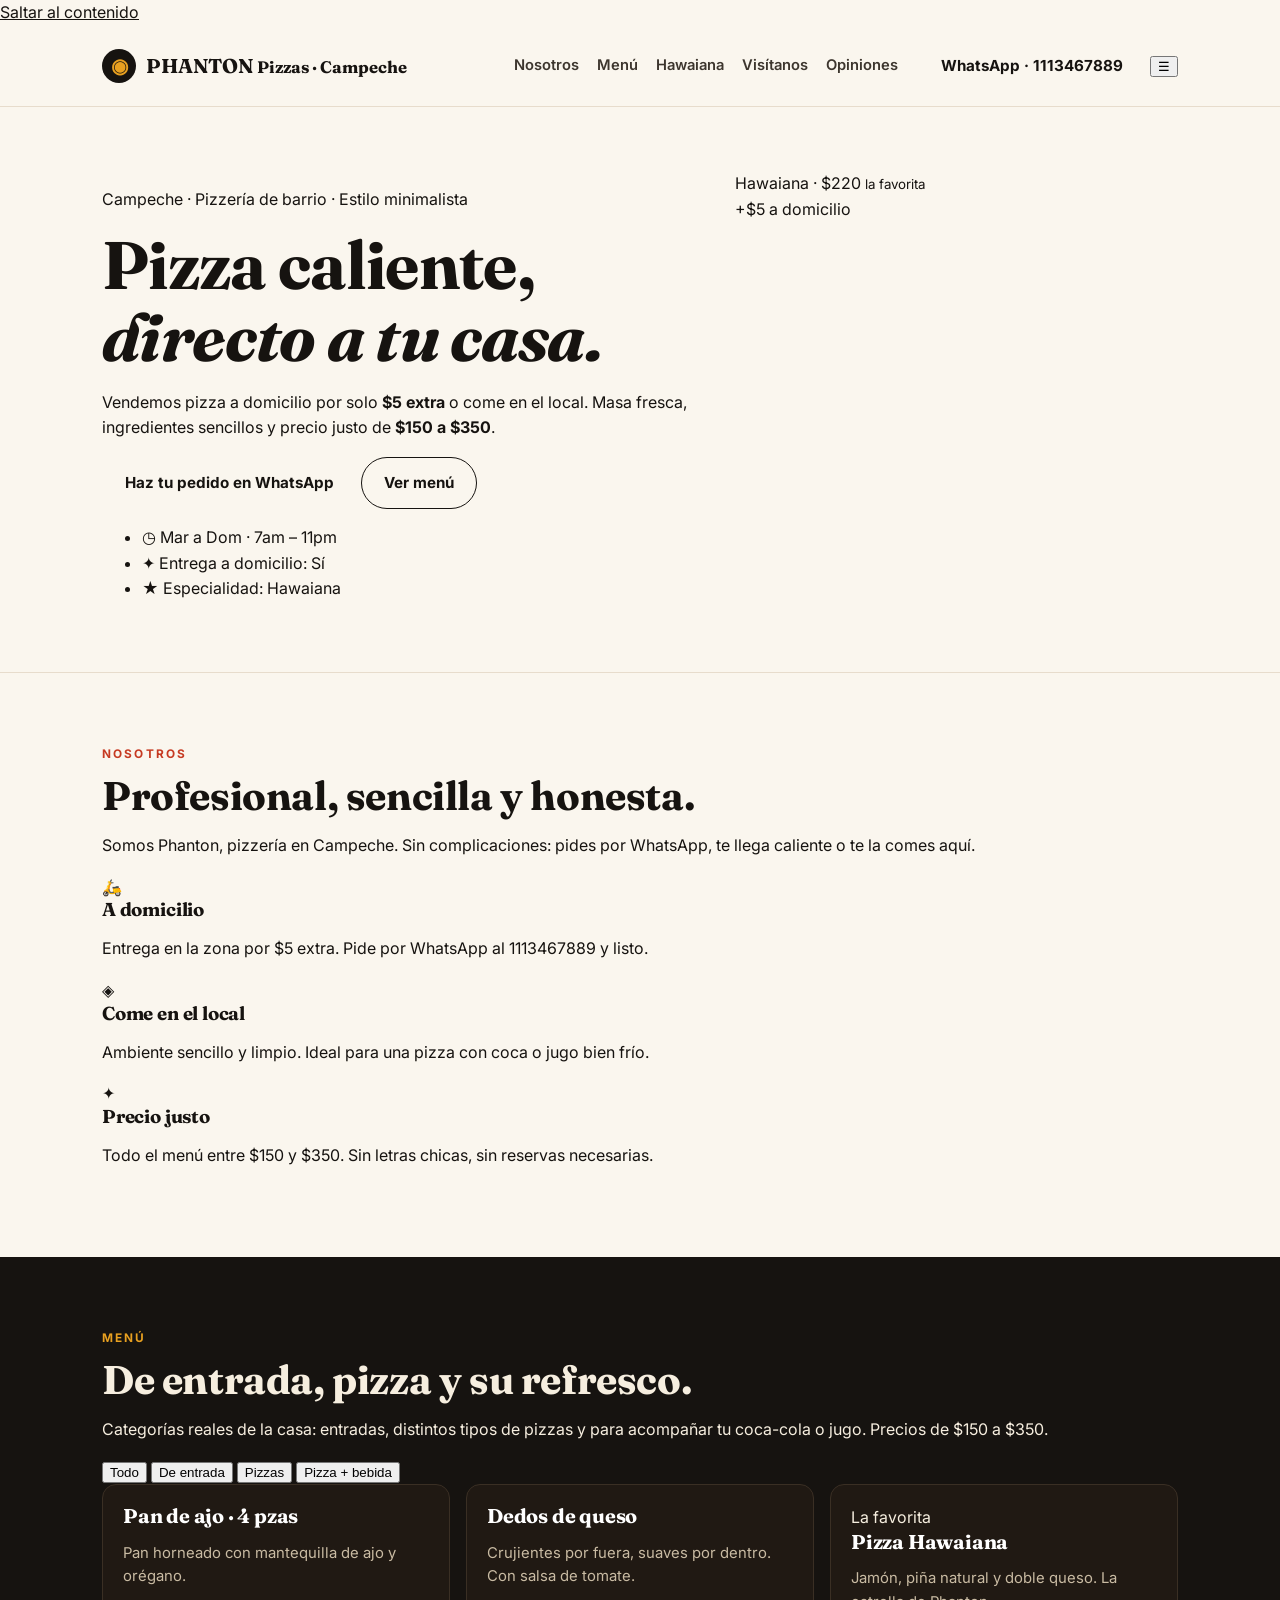
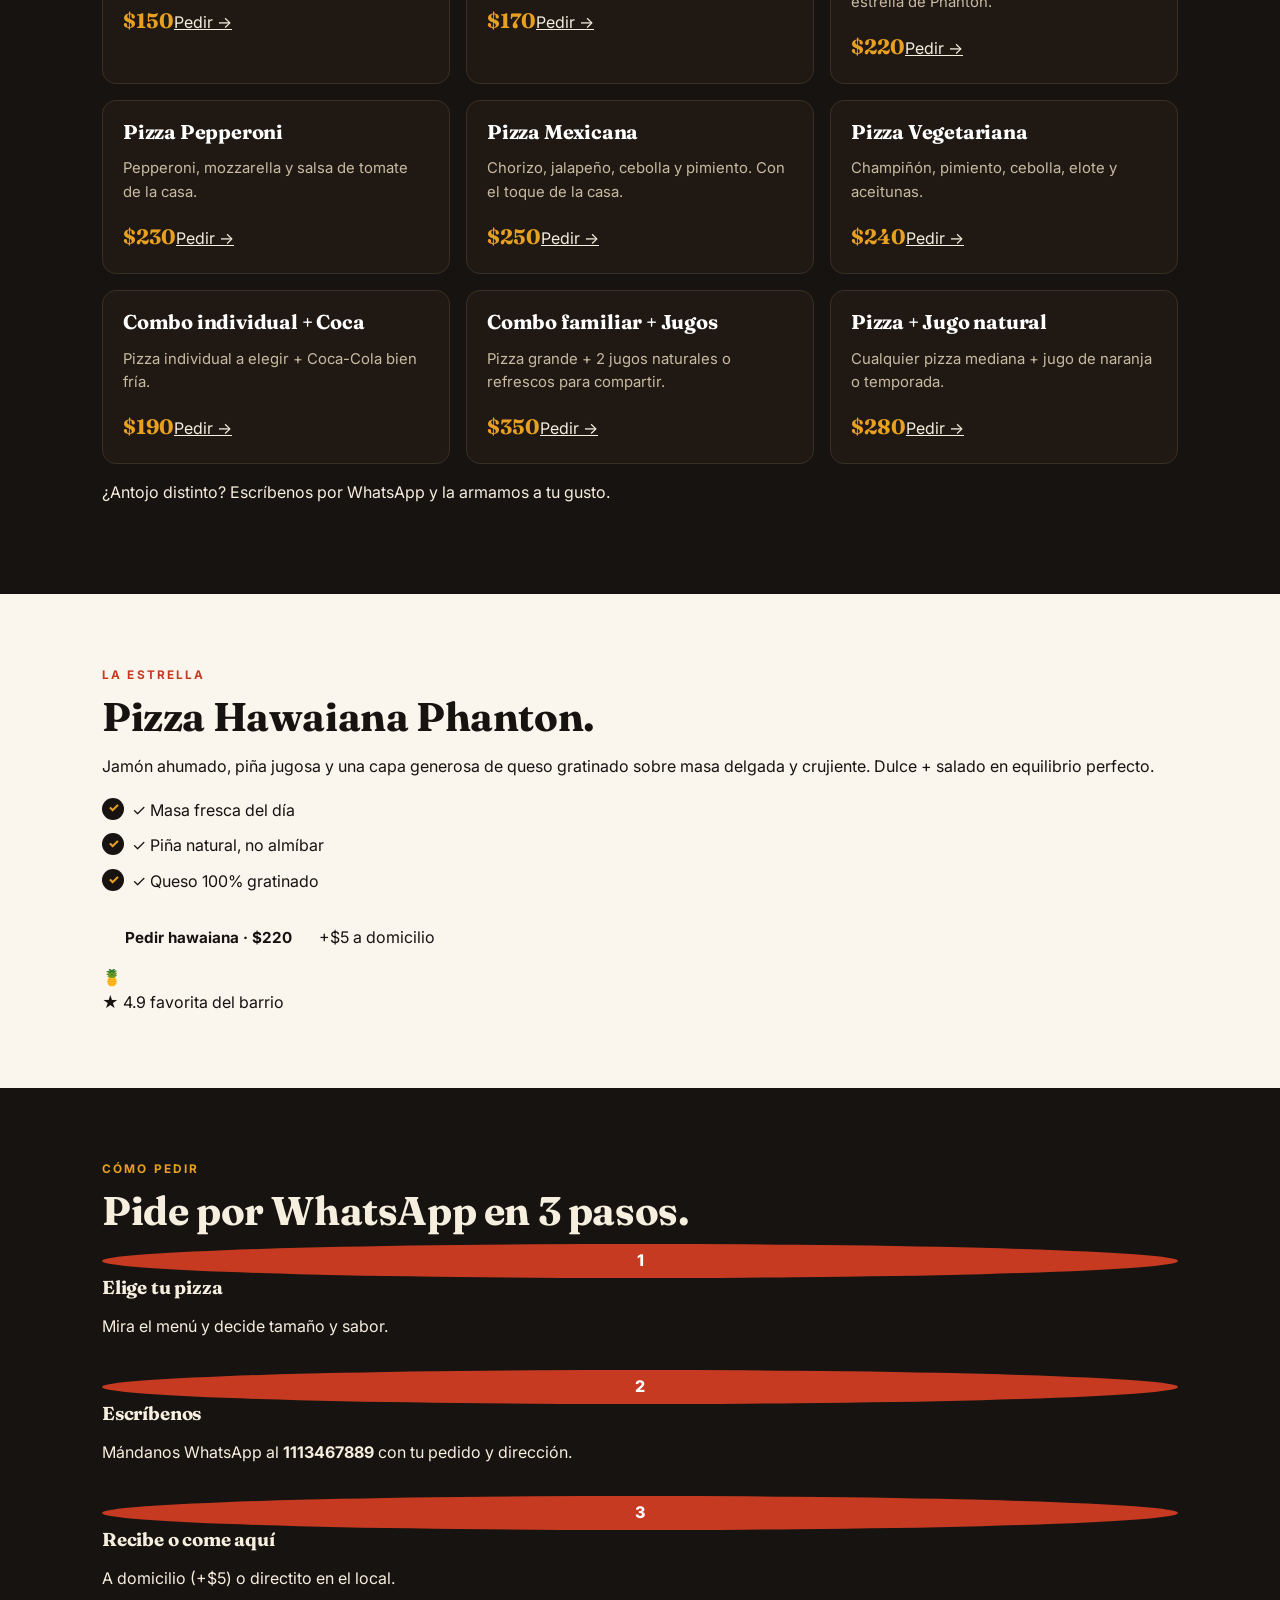
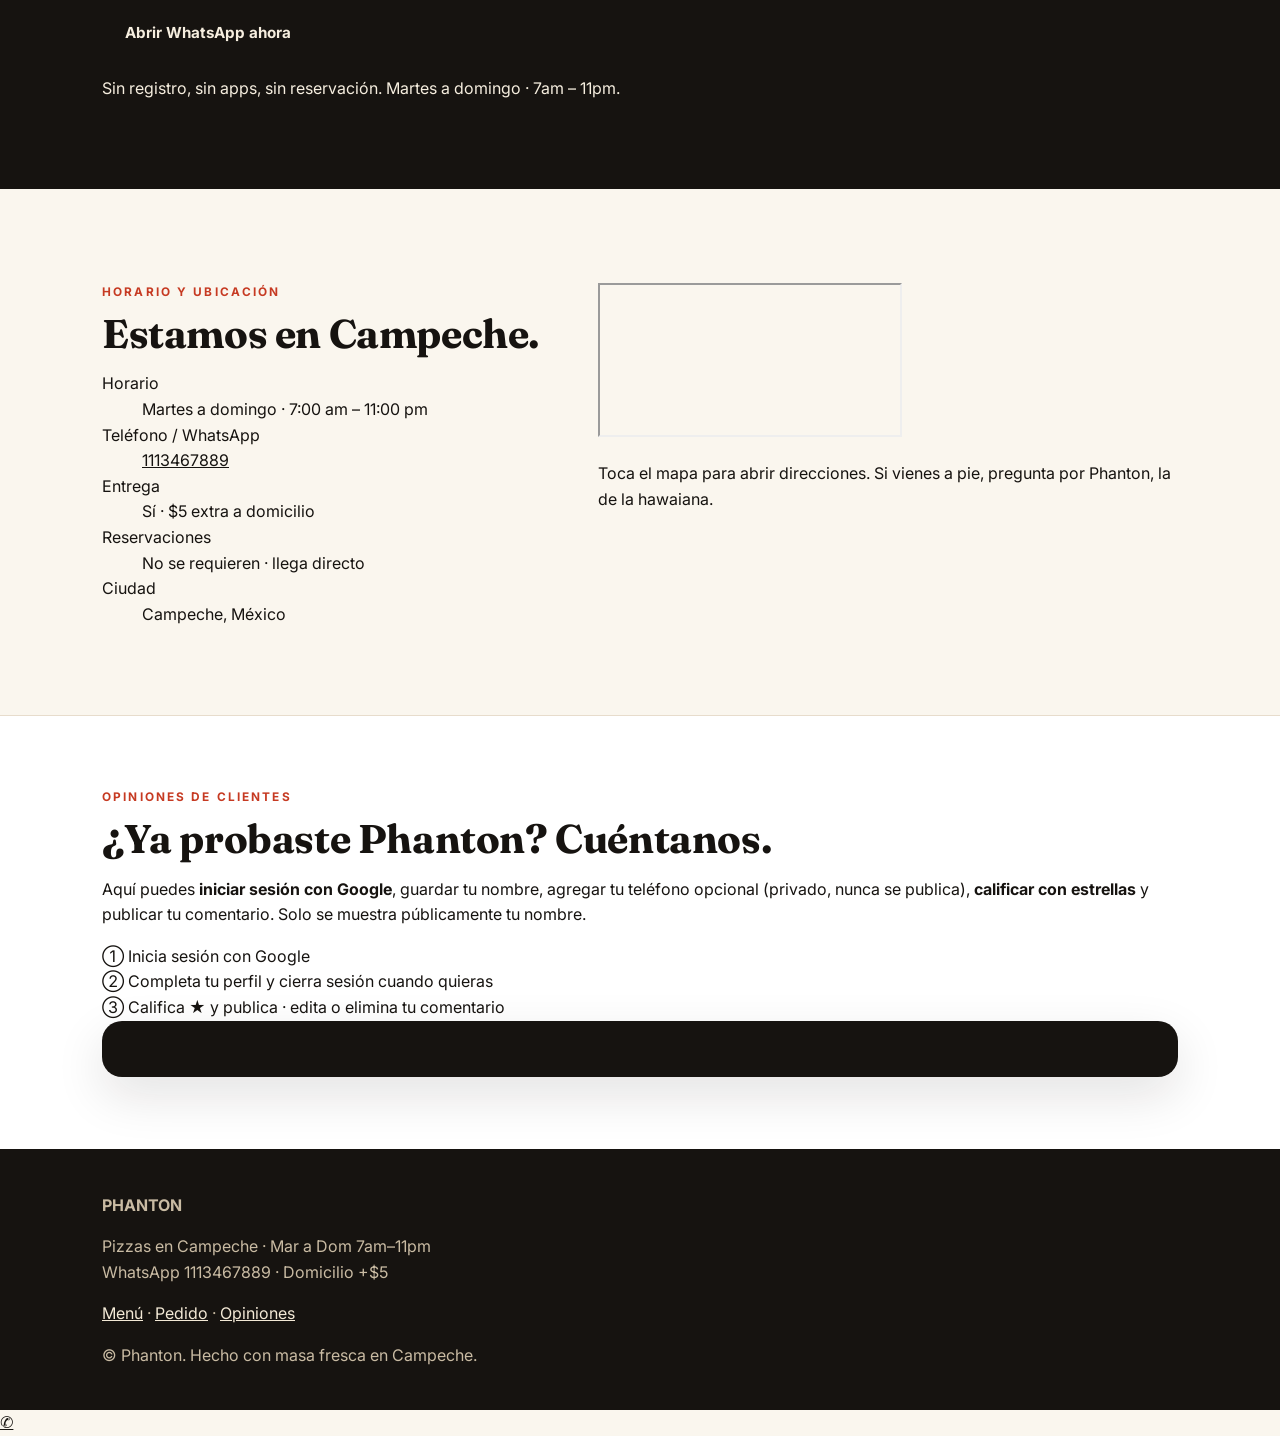
==== commit a25fdb2d: "generate index.html" ====
--- a/index.html
+++ b/index.html
@@ -3,113 +3,91 @@
 <head>
 <meta charset="UTF-8">
 <meta name="viewport" content="width=device-width, initial-scale=1.0">
-<title>Phanton · Pizzería en Campeche — Pizza a domicilio y en local</title>
-<meta name="description" content="Phanton, pizzería en Campeche. Pizzas de 150 a 350 pesos, servicio a domicilio y para comer en el local. Martes a domingo de 7:00 a 23:00. Pedidos por WhatsApp.">
+<title>Phanton — Pizzas en Campeche | Pide por WhatsApp</title>
+<meta name="description" content="Phanton · Pizzas en Campeche. Vendemos pizza a domicilio ($5 extra) o come en el local. Martes a domingo 7am a 11pm. Pide por WhatsApp al 1113467889.">
+<link rel="stylesheet" href="styles.css">
+<link rel="icon" href="data:image/svg+xml,%3Csvg xmlns='http://www.w3.org/2000/svg' viewBox='0 0 32 32'%3E%3Ccircle cx='16' cy='16' r='15' fill='%23e23e22'/%3E%3Ccircle cx='16' cy='16' r='9' fill='%23f0b34a'/%3E%3Ccircle cx='13' cy='13' r='2' fill='%23c1271b'/%3E%3Ccircle cx='19' cy='18' r='2' fill='%23c1271b'/%3E%3C/svg%3E">
 <link rel="preconnect" href="https://fonts.googleapis.com">
 <link rel="preconnect" href="https://fonts.gstatic.com" crossorigin>
-<link href="https://fonts.googleapis.com/css2?family=Fraunces:opsz,wght@9..144,400;9..144,600;9..144,700&family=Inter:wght@400;500;600;700&display=swap" rel="stylesheet">
-<link rel="stylesheet" href="styles.css">
+<link href="https://fonts.googleapis.com/css2?family=Fraunces:opsz,wght@9..144,600;9..144,700&family=Inter:wght@400;500;600;700&display=swap" rel="stylesheet">
 </head>
 <body>
-
-<header class="topbar" id="inicio">
+<a class="skip-link" href="#hero" data-eb-editable="link" data-eb-key="index.a.1" data-eb-role="a" data-eb-kind="link">Saltar al contenido</a>
+<header class="topbar" id="top">
   <div class="wrap topbar-inner">
-    <a class="brand" href="#inicio" aria-label="Phanton inicio" data-eb-editable="link" data-eb-key="index.a.1" data-eb-role="a" data-eb-kind="link">
-      <span class="brand-mark" aria-hidden="true">P</span>
-      <span class="brand-text">Phanton <em>Pizzería · Campeche</em></span>
+    <a class="brand" href="#hero" aria-label="Phanton inicio" data-eb-editable="link" data-eb-key="index.a.2" data-eb-role="a" data-eb-kind="link">
+      <span class="brand-mark" aria-hidden="true">◉</span>
+      <span class="brand-text">PHANTON <small>Pizzas · Campeche</small></span>
     </a>
-    <nav class="nav" aria-label="Navegación principal">
-      <a href="#nosotros" data-eb-editable="link" data-eb-key="index.a.2" data-eb-role="a" data-eb-kind="link">Nosotros</a>
-      <a href="#menu" data-eb-editable="link" data-eb-key="index.a.3" data-eb-role="a" data-eb-kind="link">Menú</a>
-      <a href="#pedir" data-eb-editable="link" data-eb-key="index.a.4" data-eb-role="a" data-eb-kind="link">Pedir</a>
-      <a href="#visitanos" data-eb-editable="link" data-eb-key="index.a.5" data-eb-role="a" data-eb-kind="link">Visítanos</a>
-      <a href="#opiniones" data-eb-editable="link" data-eb-key="index.a.6" data-eb-role="a" data-eb-kind="link">Opiniones</a>
+    <nav class="nav" id="nav" aria-label="Navegación principal">
+      <a href="#nosotros" data-eb-editable="link" data-eb-key="index.a.3" data-eb-role="a" data-eb-kind="link">Nosotros</a>
+      <a href="#menu" data-eb-editable="link" data-eb-key="index.a.4" data-eb-role="a" data-eb-kind="link">Menú</a>
+      <a href="#destacado" data-eb-editable="link" data-eb-key="index.a.5" data-eb-role="a" data-eb-kind="link">Hawaiana</a>
+      <a href="#visitanos" data-eb-editable="link" data-eb-key="index.a.6" data-eb-role="a" data-eb-kind="link">Visítanos</a>
+      <a href="#opiniones" data-eb-editable="link" data-eb-key="index.a.7" data-eb-role="a" data-eb-kind="link">Opiniones</a>
     </nav>
-    <div class="topbar-cta">
-      <a class="btn btn-small btn-accent" href="https://wa.me/521113467889?text=Hola%20Phanton%2C%20quiero%20hacer%20un%20pedido" target="_blank" rel="noopener" data-eb-editable="link" data-eb-key="index.a.7" data-eb-role="a" data-eb-kind="link">Pedir por WhatsApp</a>
-      <button class="nav-toggle" id="navToggle" aria-label="Abrir menú" aria-expanded="false" data-eb-editable="link" data-eb-key="index.button.8" data-eb-role="button" data-eb-kind="link"><span></span><span></span><span></span></button>
-    </div>
-  </div>
-  <div class="mobile-nav" id="mobileNav">
-    <a href="#nosotros" data-eb-editable="link" data-eb-key="index.a.9" data-eb-role="a" data-eb-kind="link">Nosotros</a>
-    <a href="#menu" data-eb-editable="link" data-eb-key="index.a.10" data-eb-role="a" data-eb-kind="link">Menú</a>
-    <a href="#pedir" data-eb-editable="link" data-eb-key="index.a.11" data-eb-role="a" data-eb-kind="link">Pedir</a>
-    <a href="#visitanos" data-eb-editable="link" data-eb-key="index.a.12" data-eb-role="a" data-eb-kind="link">Visítanos</a>
-    <a href="#opiniones" data-eb-editable="link" data-eb-key="index.a.13" data-eb-role="a" data-eb-kind="link">Opiniones</a>
-    <a class="btn btn-accent" href="https://wa.me/521113467889?text=Hola%20Phanton%2C%20quiero%20hacer%20un%20pedido" target="_blank" rel="noopener" data-eb-editable="link" data-eb-key="index.a.14" data-eb-role="a" data-eb-kind="link">Pedir por WhatsApp</a>
+    <div class="top-actions">
+      <a class="btn btn-wa" href="https://wa.me/521113467889?text=Hola%20Phanton%2C%20quiero%20hacer%20un%20pedido%20de%20pizza" target="_blank" rel="noopener" data-eb-editable="link" data-eb-key="index.a.8" data-eb-role="a" data-eb-kind="link">WhatsApp · 1113467889</a>
+      <button class="menu-btn" id="menuBtn" type="button" aria-label="Abrir menú" aria-expanded="false" aria-controls="nav" data-eb-editable="link" data-eb-key="index.button.9" data-eb-role="button" data-eb-kind="link">☰</button>
+    </div>
   </div>
 </header>
 
 <main>
-
 <!-- HERO -->
-<section class="hero">
-  <div class="hero-bg" aria-hidden="true"></div>
+<section class="hero" id="hero">
   <div class="wrap hero-grid">
     <div class="hero-copy">
-      <p class="kicker" data-eb-editable="text" data-eb-key="index.p.15" data-eb-role="p" data-eb-kind="text">Campeche · Martes a domingo · 7:00 – 23:00</p>
-      <h1 data-eb-editable="text" data-eb-key="index.h1.16" data-eb-role="h1" data-eb-kind="text">Pizza recién horneada,<br><span>sin vueltas.</span></h1>
-      <p class="lede" data-eb-editable="text" data-eb-key="index.p.17" data-eb-role="p" data-eb-kind="text">En <strong>Phanton</strong> vendemos pizza a domicilio y para comer en el local. Masa del día, ingredientes generosos y precios claros de <strong>$150 a $350</strong>. Pide por WhatsApp y listo.</p>
-      <div class="hero-actions">
-        <a class="btn btn-accent" href="https://wa.me/521113467889?text=Hola%20Phanton%2C%20quiero%20hacer%20un%20pedido" target="_blank" rel="noopener" data-eb-editable="link" data-eb-key="index.a.18" data-eb-role="a" data-eb-kind="link">Hacer pedido en WhatsApp</a>
-        <a class="btn btn-ghost" href="#menu" data-eb-editable="link" data-eb-key="index.a.19" data-eb-role="a" data-eb-kind="link">Ver menú</a>
+      <p class="eyebrow" data-eb-editable="text" data-eb-key="index.p.10" data-eb-role="p" data-eb-kind="text">Campeche · Pizzería de barrio · Estilo minimalista</p>
+      <h1 data-eb-editable="text" data-eb-key="index.h1.11" data-eb-role="h1" data-eb-kind="text">Pizza caliente,<br><em>directo a tu casa.</em></h1>
+      <p class="lead" data-eb-editable="text" data-eb-key="index.p.12" data-eb-role="p" data-eb-kind="text">Vendemos pizza a domicilio por solo <strong>$5 extra</strong> o come en el local. Masa fresca, ingredientes sencillos y precio justo de <strong>$150 a $350</strong>.</p>
+      <div class="hero-cta">
+        <a class="btn btn-big" href="https://wa.me/521113467889?text=Hola%20Phanton%2C%20quiero%20pedir%20una%20pizza" target="_blank" rel="noopener" data-eb-editable="link" data-eb-key="index.a.13" data-eb-role="a" data-eb-kind="link">Haz tu pedido en WhatsApp</a>
+        <a class="btn btn-ghost" href="#menu" data-eb-editable="link" data-eb-key="index.a.14" data-eb-role="a" data-eb-kind="link">Ver menú</a>
       </div>
-      <dl class="hero-facts">
-        <div><dt>Domicilio</dt><dd>$5 · a domicilio</dd></div>
-        <div><dt>Teléfono</dt><dd><a href="tel:+521113467889" data-eb-editable="link" data-eb-key="index.a.20" data-eb-role="a" data-eb-kind="link">111 346 7889</a></dd></div>
-        <div><dt>Especialidad</dt><dd>Pizza hawaiana</dd></div>
-      </dl>
-    </div>
-    <aside class="hero-card" aria-label="Tarjeta de pedido">
-      <p class="hero-card-tag" data-eb-editable="text" data-eb-key="index.p.21" data-eb-role="p" data-eb-kind="text">Lo más pedido</p>
-      <h2 data-eb-editable="text" data-eb-key="index.h2.22" data-eb-role="h2" data-eb-kind="text">Pizza hawaiana</h2>
-      <p data-eb-editable="text" data-eb-key="index.p.23" data-eb-role="p" data-eb-kind="text">Jamón, piña jugosa y queso fundido en masa dorada. La favorita de la casa.</p>
-      <div class="hero-card-img">
-        <img src="https://itm-void-excepcional.pages.dev/media-fallback/imagen-generica.jpg" alt="Pizza hawaiana de Phanton, imagen ilustrativa" loading="lazy" data-eb-editable="image" data-eb-key="index.img.24" data-eb-role="img" data-eb-kind="image">
+      <ul class="hero-meta">
+        <li><span>◷</span> Mar a Dom · 7am – 11pm</li>
+        <li><span>✦</span> Entrega a domicilio: Sí</li>
+        <li><span>★</span> Especialidad: Hawaiana</li>
+      </ul>
+    </div>
+    <div class="hero-visual" aria-hidden="true">
+      <div class="pizza-art">
+        <div class="pizza">
+          <span class="pep p1"></span><span class="pep p2"></span><span class="pep p3"></span>
+          <span class="pep p4"></span><span class="pep p5"></span><span class="pep p6"></span>
+          <span class="pin p7"></span><span class="pin p8"></span><span class="pin p9"></span>
+        </div>
+        <div class="pizza-shadow"></div>
+        <div class="float-card fc1">Hawaiana · $220 <small>la favorita</small></div>
+        <div class="float-card fc2">+$5 a domicilio</div>
       </div>
-      <div class="hero-card-row">
-        <span class="price">$150 – $350</span>
-        <a class="btn btn-dark" href="https://wa.me/521113467889?text=Hola%20Phanton%2C%20quiero%20una%20pizza%20hawaiana" target="_blank" rel="noopener" data-eb-editable="link" data-eb-key="index.a.25" data-eb-role="a" data-eb-kind="link">Pedir esta</a>
-      </div>
-      <p class="hero-card-note" data-eb-editable="text" data-eb-key="index.p.26" data-eb-role="p" data-eb-kind="text">Precios según tamaño. Confirma tu pedido por WhatsApp.</p>
-    </aside>
-  </div>
-</section>
-
-<!-- CINTA INFO -->
-<section class="strip" aria-label="Datos rápidos">
-  <div class="wrap strip-grid">
-    <div><strong>A domicilio o en local</strong><span>Costo de envío: $5</span></div>
-    <div><strong>Sin reservación</strong><span>Llega directo, te atendemos al momento</span></div>
-    <div><strong>Pago y pedido</strong><span>Todo se coordina por WhatsApp</span></div>
+    </div>
   </div>
 </section>
 
 <!-- NOSOTROS -->
 <section class="section" id="nosotros">
-  <div class="wrap two-col">
-    <div>
-      <p class="kicker" data-eb-editable="text" data-eb-key="index.p.27" data-eb-role="p" data-eb-kind="text">La casa</p>
-      <h2 data-eb-editable="text" data-eb-key="index.h2.28" data-eb-role="h2" data-eb-kind="text">Una pizzería de barrio, hecha con oficio.</h2>
-      <p data-eb-editable="text" data-eb-key="index.p.29" data-eb-role="p" data-eb-kind="text">Somos <strong>Phanton</strong>, pizzería en <strong>Campeche</strong>. Hacemos pizzas para llevar a tu casa o para comer en el local: masa fresca, horno bien caliente y porciones que sí llenan.</p>
-      <ul class="checklist">
-        <li>Masa preparada el mismo día</li>
-        <li>Servicio a domicilio por $5</li>
-        <li>Precios de $150 a $350 según pizza y tamaño</li>
-        <li>Atención de martes a domingo, 7:00 a 23:00</li>
-      </ul>
-      <div class="inline-actions">
-        <a class="btn btn-dark" href="#menu" data-eb-editable="link" data-eb-key="index.a.30" data-eb-role="a" data-eb-kind="link">Explorar el menú</a>
-        <a class="link" href="#visitanos" data-eb-editable="link" data-eb-key="index.a.31" data-eb-role="a" data-eb-kind="link">Cómo llegar ↓</a>
-      </div>
-    </div>
-    <div class="panel">
-      <h3 data-eb-editable="text" data-eb-key="index.h3.32" data-eb-role="h3" data-eb-kind="text">Cómo funciona</h3>
-      <ol class="steps">
-        <li><span>1</span><div><strong>Elige tu pizza</strong><br>Revisa el menú y decide tamaño y antojos.</div></li>
-        <li><span>2</span><div><strong>Escríbenos por WhatsApp</strong><br>Mándanos tu pedido al <a href="https://wa.me/521113467889" target="_blank" rel="noopener" data-eb-editable="link" data-eb-key="index.a.33" data-eb-role="a" data-eb-kind="link">111 346 7889</a>.</div></li>
-        <li><span>3</span><div><strong>Recoge o recibe</strong><br>Come en el local o pide a domicilio por $5.</div></li>
-      </ol>
+  <div class="wrap">
+    <p class="kicker" data-eb-editable="text" data-eb-key="index.p.15" data-eb-role="p" data-eb-kind="text">Nosotros</p>
+    <h2 data-eb-editable="text" data-eb-key="index.h2.16" data-eb-role="h2" data-eb-kind="text">Profesional, sencilla y honesta.</h2>
+    <p class="sub" data-eb-editable="text" data-eb-key="index.p.17" data-eb-role="p" data-eb-kind="text">Somos Phanton, pizzería en Campeche. Sin complicaciones: pides por WhatsApp, te llega caliente o te la comes aquí.</p>
+    <div class="cards3">
+      <article class="card">
+        <div class="ico">🛵</div>
+        <h3 data-eb-editable="text" data-eb-key="index.h3.18" data-eb-role="h3" data-eb-kind="text">A domicilio</h3>
+        <p data-eb-editable="text" data-eb-key="index.p.19" data-eb-role="p" data-eb-kind="text">Entrega en la zona por $5 extra. Pide por WhatsApp al 1113467889 y listo.</p>
+      </article>
+      <article class="card">
+        <div class="ico">◈</div>
+        <h3 data-eb-editable="text" data-eb-key="index.h3.20" data-eb-role="h3" data-eb-kind="text">Come en el local</h3>
+        <p data-eb-editable="text" data-eb-key="index.p.21" data-eb-role="p" data-eb-kind="text">Ambiente sencillo y limpio. Ideal para una pizza con coca o jugo bien frío.</p>
+      </article>
+      <article class="card">
+        <div class="ico">✦</div>
+        <h3 data-eb-editable="text" data-eb-key="index.h3.22" data-eb-role="h3" data-eb-kind="text">Precio justo</h3>
+        <p data-eb-editable="text" data-eb-key="index.p.23" data-eb-role="p" data-eb-kind="text">Todo el menú entre $150 y $350. Sin letras chicas, sin reservas necesarias.</p>
+      </article>
     </div>
   </div>
 </section>
@@ -117,174 +95,165 @@
 <!-- MENU -->
 <section class="section section-dark" id="menu">
   <div class="wrap">
-    <div class="section-head">
-      <div>
-        <p class="kicker kicker-light" data-eb-editable="text" data-eb-key="index.p.34" data-eb-role="p" data-eb-kind="text">Menú</p>
-        <h2 data-eb-editable="text" data-eb-key="index.h2.35" data-eb-role="h2" data-eb-kind="text">Entradas, pizzas y algo fresco para acompañar.</h2>
-        <p class="muted-light" data-eb-editable="text" data-eb-key="index.p.36" data-eb-role="p" data-eb-kind="text">Precios de $150 a $350 según pizza y tamaño. Pregunta disponibilidad del día por WhatsApp.</p>
+    <p class="kicker kicker-light" data-eb-editable="text" data-eb-key="index.p.24" data-eb-role="p" data-eb-kind="text">Menú</p>
+    <h2 class="light" data-eb-editable="text" data-eb-key="index.h2.25" data-eb-role="h2" data-eb-kind="text">De entrada, pizza y su refresco.</h2>
+    <p class="sub sub-light" data-eb-editable="text" data-eb-key="index.p.26" data-eb-role="p" data-eb-kind="text">Categorías reales de la casa: entradas, distintos tipos de pizzas y para acompañar tu coca-cola o jugo. Precios de $150 a $350.</p>
+    <div class="filters" role="tablist" aria-label="Filtrar menú">
+      <button class="chip active" type="button" data-filter="all" data-eb-editable="link" data-eb-key="index.button.27" data-eb-role="button" data-eb-kind="link">Todo</button>
+      <button class="chip" type="button" data-filter="entrada" data-eb-editable="link" data-eb-key="index.button.28" data-eb-role="button" data-eb-kind="link">De entrada</button>
+      <button class="chip" type="button" data-filter="pizza" data-eb-editable="link" data-eb-key="index.button.29" data-eb-role="button" data-eb-kind="link">Pizzas</button>
+      <button class="chip" type="button" data-filter="combo" data-eb-editable="link" data-eb-key="index.button.30" data-eb-role="button" data-eb-kind="link">Pizza + bebida</button>
+    </div>
+    <div class="menu-grid" id="menuGrid">
+      <article class="dish" data-cat="entrada">
+        <h3 data-eb-editable="text" data-eb-key="index.h3.31" data-eb-role="h3" data-eb-kind="text">Pan de ajo · 4 pzas</h3>
+        <p data-eb-editable="text" data-eb-key="index.p.32" data-eb-role="p" data-eb-kind="text">Pan horneado con mantequilla de ajo y orégano.</p>
+        <div class="dish-foot"><span class="price">$150</span><a href="https://wa.me/521113467889?text=Hola%20Phanton%2C%20quiero%20pan%20de%20ajo" target="_blank" rel="noopener" data-eb-editable="link" data-eb-key="index.a.33" data-eb-role="a" data-eb-kind="link">Pedir →</a></div>
+      </article>
+      <article class="dish" data-cat="entrada">
+        <h3 data-eb-editable="text" data-eb-key="index.h3.34" data-eb-role="h3" data-eb-kind="text">Dedos de queso</h3>
+        <p data-eb-editable="text" data-eb-key="index.p.35" data-eb-role="p" data-eb-kind="text">Crujientes por fuera, suaves por dentro. Con salsa de tomate.</p>
+        <div class="dish-foot"><span class="price">$170</span><a href="https://wa.me/521113467889?text=Hola%20Phanton%2C%20quiero%20dedos%20de%20queso" target="_blank" rel="noopener" data-eb-editable="link" data-eb-key="index.a.36" data-eb-role="a" data-eb-kind="link">Pedir →</a></div>
+      </article>
+      <article class="dish destacado-mini" data-cat="pizza">
+        <span class="tag">La favorita</span>
+        <h3 data-eb-editable="text" data-eb-key="index.h3.37" data-eb-role="h3" data-eb-kind="text">Pizza Hawaiana</h3>
+        <p data-eb-editable="text" data-eb-key="index.p.38" data-eb-role="p" data-eb-kind="text">Jamón, piña natural y doble queso. La estrella de Phanton.</p>
+        <div class="dish-foot"><span class="price">$220</span><a href="https://wa.me/521113467889?text=Hola%20Phanton%2C%20quiero%20una%20hawaiana" target="_blank" rel="noopener" data-eb-editable="link" data-eb-key="index.a.39" data-eb-role="a" data-eb-kind="link">Pedir →</a></div>
+      </article>
+      <article class="dish" data-cat="pizza">
+        <h3 data-eb-editable="text" data-eb-key="index.h3.40" data-eb-role="h3" data-eb-kind="text">Pizza Pepperoni</h3>
+        <p data-eb-editable="text" data-eb-key="index.p.41" data-eb-role="p" data-eb-kind="text">Pepperoni, mozzarella y salsa de tomate de la casa.</p>
+        <div class="dish-foot"><span class="price">$230</span><a href="https://wa.me/521113467889?text=Hola%20Phanton%2C%20quiero%20una%20pepperoni" target="_blank" rel="noopener" data-eb-editable="link" data-eb-key="index.a.42" data-eb-role="a" data-eb-kind="link">Pedir →</a></div>
+      </article>
+      <article class="dish" data-cat="pizza">
+        <h3 data-eb-editable="text" data-eb-key="index.h3.43" data-eb-role="h3" data-eb-kind="text">Pizza Mexicana</h3>
+        <p data-eb-editable="text" data-eb-key="index.p.44" data-eb-role="p" data-eb-kind="text">Chorizo, jalapeño, cebolla y pimiento. Con el toque de la casa.</p>
+        <div class="dish-foot"><span class="price">$250</span><a href="https://wa.me/521113467889?text=Hola%20Phanton%2C%20quiero%20una%20mexicana" target="_blank" rel="noopener" data-eb-editable="link" data-eb-key="index.a.45" data-eb-role="a" data-eb-kind="link">Pedir →</a></div>
+      </article>
+      <article class="dish" data-cat="pizza">
+        <h3 data-eb-editable="text" data-eb-key="index.h3.46" data-eb-role="h3" data-eb-kind="text">Pizza Vegetariana</h3>
+        <p data-eb-editable="text" data-eb-key="index.p.47" data-eb-role="p" data-eb-kind="text">Champiñón, pimiento, cebolla, elote y aceitunas.</p>
+        <div class="dish-foot"><span class="price">$240</span><a href="https://wa.me/521113467889?text=Hola%20Phanton%2C%20quiero%20una%20vegetariana" target="_blank" rel="noopener" data-eb-editable="link" data-eb-key="index.a.48" data-eb-role="a" data-eb-kind="link">Pedir →</a></div>
+      </article>
+      <article class="dish" data-cat="combo">
+        <h3 data-eb-editable="text" data-eb-key="index.h3.49" data-eb-role="h3" data-eb-kind="text">Combo individual + Coca</h3>
+        <p data-eb-editable="text" data-eb-key="index.p.50" data-eb-role="p" data-eb-kind="text">Pizza individual a elegir + Coca-Cola bien fría.</p>
+        <div class="dish-foot"><span class="price">$190</span><a href="https://wa.me/521113467889?text=Hola%20Phanton%2C%20quiero%20combo%20con%20coca" target="_blank" rel="noopener" data-eb-editable="link" data-eb-key="index.a.51" data-eb-role="a" data-eb-kind="link">Pedir →</a></div>
+      </article>
+      <article class="dish" data-cat="combo">
+        <h3 data-eb-editable="text" data-eb-key="index.h3.52" data-eb-role="h3" data-eb-kind="text">Combo familiar + Jugos</h3>
+        <p data-eb-editable="text" data-eb-key="index.p.53" data-eb-role="p" data-eb-kind="text">Pizza grande + 2 jugos naturales o refrescos para compartir.</p>
+        <div class="dish-foot"><span class="price">$350</span><a href="https://wa.me/521113467889?text=Hola%20Phanton%2C%20quiero%20combo%20familiar" target="_blank" rel="noopener" data-eb-editable="link" data-eb-key="index.a.54" data-eb-role="a" data-eb-kind="link">Pedir →</a></div>
+      </article>
+      <article class="dish" data-cat="combo">
+        <h3 data-eb-editable="text" data-eb-key="index.h3.55" data-eb-role="h3" data-eb-kind="text">Pizza + Jugo natural</h3>
+        <p data-eb-editable="text" data-eb-key="index.p.56" data-eb-role="p" data-eb-kind="text">Cualquier pizza mediana + jugo de naranja o temporada.</p>
+        <div class="dish-foot"><span class="price">$280</span><a href="https://wa.me/521113467889?text=Hola%20Phanton%2C%20quiero%20pizza%20con%20jugo" target="_blank" rel="noopener" data-eb-editable="link" data-eb-key="index.a.57" data-eb-role="a" data-eb-kind="link">Pedir →</a></div>
+      </article>
+    </div>
+    <p class="note" data-eb-editable="text" data-eb-key="index.p.58" data-eb-role="p" data-eb-kind="text">¿Antojo distinto? Escríbenos por WhatsApp y la armamos a tu gusto.</p>
+  </div>
+</section>
+
+<!-- DESTACADO -->
+<section class="section destacado" id="destacado">
+  <div class="wrap destacado-grid">
+    <div>
+      <p class="kicker" data-eb-editable="text" data-eb-key="index.p.59" data-eb-role="p" data-eb-kind="text">La estrella</p>
+      <h2 data-eb-editable="text" data-eb-key="index.h2.60" data-eb-role="h2" data-eb-kind="text">Pizza Hawaiana Phanton.</h2>
+      <p class="sub" data-eb-editable="text" data-eb-key="index.p.61" data-eb-role="p" data-eb-kind="text">Jamón ahumado, piña jugosa y una capa generosa de queso gratinado sobre masa delgada y crujiente. Dulce + salado en equilibrio perfecto.</p>
+      <ul class="checklist">
+        <li>✓ Masa fresca del día</li>
+        <li>✓ Piña natural, no almíbar</li>
+        <li>✓ Queso 100% gratinado</li>
+      </ul>
+      <div class="hero-cta">
+        <a class="btn btn-big" href="https://wa.me/521113467889?text=Hola%20Phanton%2C%20quiero%20la%20HAWAIANA" target="_blank" rel="noopener" data-eb-editable="link" data-eb-key="index.a.62" data-eb-role="a" data-eb-kind="link">Pedir hawaiana · $220</a>
+        <span class="hint">+$5 a domicilio</span>
       </div>
-      <div class="tabs" role="tablist" aria-label="Categorías del menú">
-        <button class="tab active" data-filter="all" role="tab" aria-selected="true" data-eb-editable="link" data-eb-key="index.button.37" data-eb-role="button" data-eb-kind="link">Todo</button>
-        <button class="tab" data-filter="entradas" role="tab" aria-selected="false" data-eb-editable="link" data-eb-key="index.button.38" data-eb-role="button" data-eb-kind="link">Entradas</button>
-        <button class="tab" data-filter="pizzas" role="tab" aria-selected="false" data-eb-editable="link" data-eb-key="index.button.39" data-eb-role="button" data-eb-kind="link">Pizzas</button>
-        <button class="tab" data-filter="bebidas" role="tab" aria-selected="false" data-eb-editable="link" data-eb-key="index.button.40" data-eb-role="button" data-eb-kind="link">Bebidas</button>
-      </div>
-    </div>
-
-    <div class="menu-grid" id="menuGrid">
-      <article class="dish" data-cat="entradas">
-        <h3 data-eb-editable="text" data-eb-key="index.h3.41" data-eb-role="h3" data-eb-kind="text">Pan de ajo</h3>
-        <p data-eb-editable="text" data-eb-key="index.p.42" data-eb-role="p" data-eb-kind="text">Pan horneado con mantequilla de ajo y orégano. Para abrir apetito.</p>
-        <span class="dish-price">Desde $150</span>
-      </article>
-      <article class="dish" data-cat="entradas">
-        <h3 data-eb-editable="text" data-eb-key="index.h3.43" data-eb-role="h3" data-eb-kind="text">Dedos de queso</h3>
-        <p data-eb-editable="text" data-eb-key="index.p.44" data-eb-role="p" data-eb-kind="text">Queso fundido en costra dorada, con salsa de tomate de la casa.</p>
-        <span class="dish-price">Desde $150</span>
-      </article>
-      <article class="dish featured" data-cat="pizzas">
-        <p class="dish-flag" data-eb-editable="text" data-eb-key="index.p.45" data-eb-role="p" data-eb-kind="text">La favorita</p>
-        <h3 data-eb-editable="text" data-eb-key="index.h3.46" data-eb-role="h3" data-eb-kind="text">Pizza hawaiana</h3>
-        <p data-eb-editable="text" data-eb-key="index.p.47" data-eb-role="p" data-eb-kind="text">Jamón, piña y doble queso. Dulce, salada y siempre cumplidora.</p>
-        <span class="dish-price">$150 – $350</span>
-        <a class="dish-order" href="https://wa.me/521113467889?text=Hola%20Phanton%2C%20quiero%20una%20pizza%20hawaiana" target="_blank" rel="noopener" data-eb-editable="link" data-eb-key="index.a.48" data-eb-role="a" data-eb-kind="link">Pedir →</a>
-      </article>
-      <article class="dish" data-cat="pizzas">
-        <h3 data-eb-editable="text" data-eb-key="index.h3.49" data-eb-role="h3" data-eb-kind="text">Pizza pepperoni</h3>
-        <p data-eb-editable="text" data-eb-key="index.p.50" data-eb-role="p" data-eb-kind="text">Pepperoni crujiente, queso mozzarella y salsa de tomate.</p>
-        <span class="dish-price">$150 – $350</span>
-      </article>
-      <article class="dish" data-cat="pizzas">
-        <h3 data-eb-editable="text" data-eb-key="index.h3.51" data-eb-role="h3" data-eb-kind="text">Pizza mexicana</h3>
-        <p data-eb-editable="text" data-eb-key="index.p.52" data-eb-role="p" data-eb-kind="text">Chorizo, jalapeño, cebolla y pimiento. Con carácter campechano.</p>
-        <span class="dish-price">$150 – $350</span>
-      </article>
-      <article class="dish" data-cat="pizzas">
-        <h3 data-eb-editable="text" data-eb-key="index.h3.53" data-eb-role="h3" data-eb-kind="text">Pizza vegetariana</h3>
-        <p data-eb-editable="text" data-eb-key="index.p.54" data-eb-role="p" data-eb-kind="text">Champiñón, pimiento, cebolla, elote y aceituna sobre base de tomate.</p>
-        <span class="dish-price">$150 – $350</span>
-      </article>
-      <article class="dish" data-cat="pizzas">
-        <h3 data-eb-editable="text" data-eb-key="index.h3.55" data-eb-role="h3" data-eb-kind="text">Pizza de carnes frías</h3>
-        <p data-eb-editable="text" data-eb-key="index.p.56" data-eb-role="p" data-eb-kind="text">Jamón, salami y pepperoni con extra queso.</p>
-        <span class="dish-price">$150 – $350</span>
-      </article>
-      <article class="dish" data-cat="bebidas">
-        <h3 data-eb-editable="text" data-eb-key="index.h3.57" data-eb-role="h3" data-eb-kind="text">Coca-Cola</h3>
-        <p data-eb-editable="text" data-eb-key="index.p.58" data-eb-role="p" data-eb-kind="text">Bien fría, en presentación familiar o individual.</p>
-        <span class="dish-price">Pregunta precio</span>
-      </article>
-      <article class="dish" data-cat="bebidas">
-        <h3 data-eb-editable="text" data-eb-key="index.h3.59" data-eb-role="h3" data-eb-kind="text">Jugos naturales</h3>
-        <p data-eb-editable="text" data-eb-key="index.p.60" data-eb-role="p" data-eb-kind="text">Jugos frescos del día para acompañar tu pizza.</p>
-        <span class="dish-price">Pregunta precio</span>
-      </article>
-    </div>
-    <p class="menu-note" data-eb-editable="text" data-eb-key="index.p.61" data-eb-role="p" data-eb-kind="text">¿Antojo mixto? Arma tu pedido por WhatsApp y te confirmamos precio y tiempo de entrega.</p>
-  </div>
-</section>
-
-<!-- PEDIR -->
-<section class="section" id="pedir">
-  <div class="wrap order-grid">
+    </div>
+    <div class="destacado-visual" aria-hidden="true">
+      <div class="big-circle"><span>🍍</span></div>
+      <div class="mini-badge">★ 4.9 favorita del barrio</div>
+    </div>
+  </div>
+</section>
+
+<!-- PEDIDO -->
+<section class="section section-dark" id="pedido">
+  <div class="wrap">
+    <p class="kicker kicker-light" data-eb-editable="text" data-eb-key="index.p.63" data-eb-role="p" data-eb-kind="text">Cómo pedir</p>
+    <h2 class="light" data-eb-editable="text" data-eb-key="index.h2.64" data-eb-role="h2" data-eb-kind="text">Pide por WhatsApp en 3 pasos.</h2>
+    <div class="steps">
+      <div class="step"><span>1</span><h3 data-eb-editable="text" data-eb-key="index.h3.65" data-eb-role="h3" data-eb-kind="text">Elige tu pizza</h3><p data-eb-editable="text" data-eb-key="index.p.66" data-eb-role="p" data-eb-kind="text">Mira el menú y decide tamaño y sabor.</p></div>
+      <div class="step"><span>2</span><h3 data-eb-editable="text" data-eb-key="index.h3.67" data-eb-role="h3" data-eb-kind="text">Escríbenos</h3><p data-eb-editable="text" data-eb-key="index.p.68" data-eb-role="p" data-eb-kind="text">Mándanos WhatsApp al <strong>1113467889</strong> con tu pedido y dirección.</p></div>
+      <div class="step"><span>3</span><h3 data-eb-editable="text" data-eb-key="index.h3.69" data-eb-role="h3" data-eb-kind="text">Recibe o come aquí</h3><p data-eb-editable="text" data-eb-key="index.p.70" data-eb-role="p" data-eb-kind="text">A domicilio (+$5) o directito en el local.</p></div>
+    </div>
+    <div class="center">
+      <a class="btn btn-big" href="https://wa.me/521113467889?text=Hola%20Phanton%2C%20quiero%20hacer%20mi%20pedido" target="_blank" rel="noopener" data-eb-editable="link" data-eb-key="index.a.71" data-eb-role="a" data-eb-kind="link">Abrir WhatsApp ahora</a>
+      <p class="sub sub-light small" data-eb-editable="text" data-eb-key="index.p.72" data-eb-role="p" data-eb-kind="text">Sin registro, sin apps, sin reservación. Martes a domingo · 7am – 11pm.</p>
+    </div>
+  </div>
+</section>
+
+<!-- VISITANOS -->
+<section class="section" id="visitanos">
+  <div class="wrap visit-grid">
     <div>
-      <p class="kicker" data-eb-editable="text" data-eb-key="index.p.62" data-eb-role="p" data-eb-kind="text">Pedidos</p>
-      <h2 data-eb-editable="text" data-eb-key="index.h2.63" data-eb-role="h2" data-eb-kind="text">Pide en un minuto por WhatsApp.</h2>
-      <p data-eb-editable="text" data-eb-key="index.p.64" data-eb-role="p" data-eb-kind="text">No hay reservaciones ni tienda en línea: todo se pide directo por WhatsApp. Escríbenos qué pizzas quieres, si es a domicilio o para comer en el local, y te confirmamos.</p>
-      <div class="hero-actions">
-        <a class="btn btn-accent" href="https://wa.me/521113467889?text=Hola%20Phanton%2C%20quiero%20hacer%20un%20pedido" target="_blank" rel="noopener" data-eb-editable="link" data-eb-key="index.a.65" data-eb-role="a" data-eb-kind="link">Abrir WhatsApp</a>
-        <a class="btn btn-outline" href="tel:+521113467889" data-eb-editable="link" data-eb-key="index.a.66" data-eb-role="a" data-eb-kind="link">Llamar: 111 346 7889</a>
-      </div>
-    </div>
-    <div class="order-card">
-      <h3 data-eb-editable="text" data-eb-key="index.h3.67" data-eb-role="h3" data-eb-kind="text">Copia y envía tu pedido</h3>
-      <p class="muted" data-eb-editable="text" data-eb-key="index.p.68" data-eb-role="p" data-eb-kind="text">Edita las cantidades y pulsa el botón. Se abre WhatsApp con tu mensaje listo.</p>
-      <div class="order-lines">
-        <label>Hawaiana (cantidad) <input type="number" id="qHaw" min="0" value="1"></label>
-        <label>Pepperoni (cantidad) <input type="number" id="qPep" min="0" value="0"></label>
-        <label>Mexicana (cantidad) <input type="number" id="qMex" min="0" value="0"></label>
-        <label class="full">Nombre y dirección / en local
-          <input type="text" id="qName" placeholder="Ej. Ana, calle 8 #123, a domicilio">
-        </label>
-      </div>
-      <button class="btn btn-dark full-btn" id="buildOrder" type="button" data-eb-editable="link" data-eb-key="index.button.69" data-eb-role="button" data-eb-kind="link">Generar mensaje de pedido</button>
-      <p class="order-preview" id="orderPreview" aria-live="polite" data-eb-editable="text" data-eb-key="index.p.70" data-eb-role="p" data-eb-kind="text"></p>
-    </div>
-  </div>
-</section>
-
-<!-- VISITANOS -->
-<section class="section section-soft" id="visitanos">
-  <div class="wrap">
-    <p class="kicker" data-eb-editable="text" data-eb-key="index.p.71" data-eb-role="p" data-eb-kind="text">Horario y ubicación</p>
-    <h2 data-eb-editable="text" data-eb-key="index.h2.72" data-eb-role="h2" data-eb-kind="text">Te esperamos en Campeche.</h2>
-    <div class="visit-grid">
-      <div class="visit-card">
-        <h3 data-eb-editable="text" data-eb-key="index.h3.73" data-eb-role="h3" data-eb-kind="text">Horario</h3>
-        <p class="big" data-eb-editable="text" data-eb-key="index.p.74" data-eb-role="p" data-eb-kind="text">Martes a domingo<br>7:00 – 23:00</p>
-        <p class="muted" data-eb-editable="text" data-eb-key="index.p.75" data-eb-role="p" data-eb-kind="text">Lunes: cerrado.</p>
-        <h3 data-eb-editable="text" data-eb-key="index.h3.76" data-eb-role="h3" data-eb-kind="text">Contacto</h3>
-        <p data-eb-editable="text" data-eb-key="index.p.77" data-eb-role="p" data-eb-kind="text">Teléfono / WhatsApp: <a href="https://wa.me/521113467889" target="_blank" rel="noopener" data-eb-editable="link" data-eb-key="index.a.78" data-eb-role="a" data-eb-kind="link">111 346 7889</a><br>
-        A domicilio: $5 · También para comer en el local</p>
-      </div>
-      <div class="map-wrap">
-        <iframe title="Mapa de Phanton en Campeche" src="https://www.google.com/maps/embed?pb=!1m18!1m12!1m3!1d1590204.7511493105!2d-90.0833210465046!3d19.18394339423709!2m3!1f0!2f0!3f0!3m2!1i1024!2i768!4f13.1!3m3!1m2!1s0x8f5a55d2e2bd4cb3%3A0x18dfb8a962aab997!2sPizzas%20y%20Tacos%20EL%20SUSPIRO!5e1!3m2!1ses-419!2smx!4v1788581362156!5m2!1ses-419!2smx" width="600" height="450" style="border:0;" allowfullscreen="" loading="lazy" referrerpolicy="strict-origin-when-cross-origin"></iframe>
-      </div>
-    </div>
-  </div>
-</section>
-
-<!-- OPINIONES / COMENTARIOS ITM -->
-<section class="section opinions" id="opiniones" data-itm-comments-shell>
-  <div class="wrap opinions-grid">
-    <div class="opinions-copy">
-      <p class="kicker" data-eb-editable="text" data-eb-key="index.p.79" data-eb-role="p" data-eb-kind="text">Opiniones de clientes</p>
-      <h2 data-eb-editable="text" data-eb-key="index.h2.80" data-eb-role="h2" data-eb-kind="text">Cuéntanos cómo te fue.</h2>
-      <p data-eb-editable="text" data-eb-key="index.p.81" data-eb-role="p" data-eb-kind="text">Tu opinión ayuda a otros a decidir y a nosotros a mejorar. Aquí puedes:</p>
-      <ul class="checklist">
-        <li><strong>Iniciar sesión con Google</strong> para participar</li>
-        <li><strong>Guardar tu nombre</strong> y un <strong>teléfono opcional y privado</strong> (solo lo vemos nosotros, nunca se publica)</li>
-        <li><strong>Calificar con estrellas</strong> y <strong>publicar tu comentario</strong></li>
-        <li><strong>Editar o eliminar</strong> tus propios comentarios cuando quieras</li>
-        <li><strong>Cerrar sesión</strong> cuando termines</li>
-      </ul>
-      <p class="muted" data-eb-editable="text" data-eb-key="index.p.82" data-eb-role="p" data-eb-kind="text">Publicamos únicamente tu <strong>nombre visible</strong>: tu teléfono jamás aparece en público. Los comentarios pueden pasar por moderación antes de mostrarse.</p>
-      <div class="profile-box">
-        <h3 data-eb-editable="text" data-eb-key="index.h3.83" data-eb-role="h3" data-eb-kind="text">Tu perfil</h3>
-        <div data-itm-profile data-project-id="caf5ed07-fb64-4bcb-96b5-abfb4fa93d42"></div>
-      </div>
-    </div>
-    <div class="comments-card">
-      <h3 data-eb-editable="text" data-eb-key="index.h3.84" data-eb-role="h3" data-eb-kind="text">Reseñas y comentarios</h3>
-      <p class="muted" data-eb-editable="text" data-eb-key="index.p.85" data-eb-role="p" data-eb-kind="text">Inicia sesión, elige tus estrellas y escribe tu experiencia.</p>
-      <div data-itm-comments data-project-id="caf5ed07-fb64-4bcb-96b5-abfb4fa93d42"></div>
-    </div>
-  </div>
-</section>
-
+      <p class="kicker" data-eb-editable="text" data-eb-key="index.p.73" data-eb-role="p" data-eb-kind="text">Horario y ubicación</p>
+      <h2 data-eb-editable="text" data-eb-key="index.h2.74" data-eb-role="h2" data-eb-kind="text">Estamos en Campeche.</h2>
+      <dl class="info">
+        <div><dt>Horario</dt><dd>Martes a domingo · 7:00 am – 11:00 pm</dd></div>
+        <div><dt>Teléfono / WhatsApp</dt><dd><a href="https://wa.me/521113467889" target="_blank" rel="noopener" data-eb-editable="link" data-eb-key="index.a.75" data-eb-role="a" data-eb-kind="link">1113467889</a></dd></div>
+        <div><dt>Entrega</dt><dd>Sí · $5 extra a domicilio</dd></div>
+        <div><dt>Reservaciones</dt><dd>No se requieren · llega directo</dd></div>
+        <div><dt>Ciudad</dt><dd>Campeche, México</dd></div>
+      </dl>
+    </div>
+    <div class="map-card">
+      <iframe title="Mapa Phanton Campeche" src="https://www.google.com/maps/embed?pb=!1m18!1m12!1m3!1d1590204.7511493105!2d-90.0833210465046!3d19.18394339423709!2m3!1f0!2f0!3f0!3m2!1i1024!2i768!4f13.1!3m3!1m2!1s0x8f5a55d2e2bd4cb3%3A0x18dfb8a962aab997!2sPizzas%20y%20Tacos%20EL%20SUSPIRO!5e1!3m2!1ses-419!2smx!4v1788581362156!5m2!1ses-419!2smx" loading="lazy" referrerpolicy="no-referrer-when-downgrade" allowfullscreen></iframe>
+      <p class="small" data-eb-editable="text" data-eb-key="index.p.76" data-eb-role="p" data-eb-kind="text">Toca el mapa para abrir direcciones. Si vienes a pie, pregunta por Phanton, la de la hawaiana.</p>
+    </div>
+  </div>
+</section>
+
+<!-- OPINIONES / COMENTARIOS -->
+<section class="section opinions" id="opiniones">
+  <div class="wrap">
+    <p class="kicker" data-eb-editable="text" data-eb-key="index.p.77" data-eb-role="p" data-eb-kind="text">Opiniones de clientes</p>
+    <h2 data-eb-editable="text" data-eb-key="index.h2.78" data-eb-role="h2" data-eb-kind="text">¿Ya probaste Phanton? Cuéntanos.</h2>
+    <p class="sub" data-eb-editable="text" data-eb-key="index.p.79" data-eb-role="p" data-eb-kind="text">Aquí puedes <strong>iniciar sesión con Google</strong>, guardar tu nombre, agregar tu teléfono opcional (privado, nunca se publica), <strong>calificar con estrellas</strong> y publicar tu comentario. Solo se muestra públicamente tu nombre.</p>
+    <div class="how-comment">
+      <div><span>①</span> Inicia sesión con Google</div>
+      <div><span>②</span> Completa tu perfil y cierra sesión cuando quieras</div>
+      <div><span>③</span> Califica ★ y publica · edita o elimina tu comentario</div>
+    </div>
+    <div class="comments-shell" data-itm-comments-shell data-project-id="caf5ed07-fb64-4bcb-96b5-abfb4fa93d42">
+      <div class="profile-card" data-itm-profile data-project-id="caf5ed07-fb64-4bcb-96b5-abfb4fa93d42"></div>
+      <div class="comments-card" data-itm-comments data-project-id="caf5ed07-fb64-4bcb-96b5-abfb4fa93d42"></div>
+    </div>
+  </div>
+</section>
 </main>
 
 <footer class="footer">
-  <div class="wrap footer-grid">
+  <div class="wrap foot-grid">
     <div>
-      <p class="brand-line" data-eb-editable="text" data-eb-key="index.p.86" data-eb-role="p" data-eb-kind="text"><span class="brand-mark" aria-hidden="true">P</span> Phanton</p>
-      <p class="muted" data-eb-editable="text" data-eb-key="index.p.87" data-eb-role="p" data-eb-kind="text">Pizzería en Campeche. Pizza a domicilio ($5) o para comer en el local. Martes a domingo, 7:00 – 23:00.</p>
-    </div>
-    <div>
-      <p class="foot-title" data-eb-editable="text" data-eb-key="index.p.88" data-eb-role="p" data-eb-kind="text">Contacto</p>
-      <p data-eb-editable="text" data-eb-key="index.p.89" data-eb-role="p" data-eb-kind="text"><a href="https://wa.me/521113467889" target="_blank" rel="noopener" data-eb-editable="link" data-eb-key="index.a.90" data-eb-role="a" data-eb-kind="link">WhatsApp: 111 346 7889</a><br><a href="tel:+521113467889" data-eb-editable="link" data-eb-key="index.a.91" data-eb-role="a" data-eb-kind="link">Llamar</a></p>
-    </div>
-    <div>
-      <p class="foot-title" data-eb-editable="text" data-eb-key="index.p.92" data-eb-role="p" data-eb-kind="text">Secciones</p>
-      <p data-eb-editable="text" data-eb-key="index.p.93" data-eb-role="p" data-eb-kind="text"><a href="#menu" data-eb-editable="link" data-eb-key="index.a.94" data-eb-role="a" data-eb-kind="link">Menú</a> · <a href="#pedir" data-eb-editable="link" data-eb-key="index.a.95" data-eb-role="a" data-eb-kind="link">Pedir</a> · <a href="#visitanos" data-eb-editable="link" data-eb-key="index.a.96" data-eb-role="a" data-eb-kind="link">Visítanos</a> · <a href="#opiniones" data-eb-editable="link" data-eb-key="index.a.97" data-eb-role="a" data-eb-kind="link">Opiniones</a></p>
-    </div>
-  </div>
-  <div class="wrap foot-base">
-    <small>© 2026 Phanton · Campeche. Precios de $150 a $350 según pizza y tamaño.</small>
+      <strong>PHANTON</strong>
+      <p data-eb-editable="text" data-eb-key="index.p.80" data-eb-role="p" data-eb-kind="text">Pizzas en Campeche · Mar a Dom 7am–11pm<br>WhatsApp 1113467889 · Domicilio +$5</p>
+    </div>
+    <nav aria-label="Secundaria">
+      <a href="#menu" data-eb-editable="link" data-eb-key="index.a.81" data-eb-role="a" data-eb-kind="link">Menú</a> · <a href="#pedido" data-eb-editable="link" data-eb-key="index.a.82" data-eb-role="a" data-eb-kind="link">Pedido</a> · <a href="#opiniones" data-eb-editable="link" data-eb-key="index.a.83" data-eb-role="a" data-eb-kind="link">Opiniones</a>
+    </nav>
+    <p class="tiny" data-eb-editable="text" data-eb-key="index.p.84" data-eb-role="p" data-eb-kind="text">© <span id="year"></span> Phanton. Hecho con masa fresca en Campeche.</p>
   </div>
 </footer>
+
+<a class="wa-float" href="https://wa.me/521113467889?text=Hola%20Phanton%2C%20quiero%20pedir%20pizza" target="_blank" rel="noopener" aria-label="Pedir por WhatsApp" data-eb-editable="link" data-eb-key="index.a.85" data-eb-role="a" data-eb-kind="link">✆</a>
 
 <script src="script.js"></script>
 <script src="https://itm-void-excepcional.pages.dev/comments.js" defer></script>
+<noscript><style>.reveal{opacity:1!important;transform:none!important}</style></noscript>
 </body>
 </html>
--- a/styles.css
+++ b/styles.css
@@ -1,210 +1,169 @@
 :root{
-  --bg:#131110; --bg2:#171412; --card:#201b17; --card2:#262019;
-  --cream:#f7f1e6; --muted:#bcada0; --faint:#8d8177;
-  --gold:#e8b44a; --gold-d:#c9962f; --red:#e04a1f; --red-d:#b93612;
-  --line:rgba(247,241,230,.13); --line-soft:rgba(247,241,230,.08);
-  --radius:18px; --radius-s:12px;
-  --font-d:"Fraunces",Georgia,"Times New Roman",serif;
-  --font-b:"Inter",system-ui,-apple-system,"Segoe UI",Roboto,sans-serif;
-  --shadow:0 20px 60px rgba(0,0,0,.45);
+  --bg:#FAF6EE;
+  --ink:#161310;
+  --muted:#6B6259;
+  --card:#FFFFFF;
+  --line:#E7DCCC;
+  --dark:#161310;
+  --dark-2:#221C16;
+  --accent:#C63A22;
+  --accent-dark:#9E2B17;
+  --gold:#E8A020;
+  --soft:#F1E7D5;
+  --radius:16px;
+  --shadow:0 18px 50px rgba(22,19,16,.12);
+  --font-display:"Fraunces",Georgia,serif;
+  --font-body:"Inter",system-ui,-apple-system,"Segoe UI",sans-serif;
 }
 *{box-sizing:border-box}
 html{scroll-behavior:smooth}
-body{margin:0;font-family:var(--font-b);background:var(--bg);color:var(--cream);line-height:1.6;-webkit-font-smoothing:antialiased}
+body{margin:0;font-family:var(--font-body);background:var(--bg);color:var(--ink);line-height:1.6}
 img{max-width:100%;display:block}
 a{color:inherit}
-.wrap{max-width:1160px;margin:0 auto;padding:0 22px}
-.skip{position:absolute;left:-999px;top:0;background:var(--gold);color:#1a1408;padding:10px 16px;z-index:99;border-radius:0 0 10px 0}
-.skip:focus{left:0}
-.credit{font-size:.72rem;color:var(--faint);margin:.45rem 0 0}
-.tiny{font-size:.82rem;color:var(--muted)}
-.eyebrow{display:flex;align-items:center;gap:10px;text-transform:uppercase;letter-spacing:.22em;font-size:.72rem;font-weight:700;color:var(--gold);margin:0 0 10px}
-.eyebrow-line{display:inline-block;width:34px;height:2px;background:var(--gold);border-radius:2px}
+.wrap{max-width:1120px;margin:0 auto;padding:0 22px}
+h1,h2,h3{font-family:var(--font-display);line-height:1.08;letter-spacing:-.01em;margin:0 0 12px}
+h1{font-size:clamp(2.4rem,5.4vw,4.2rem)}
+h2{font-size:clamp(1.7rem,3.4vw,2.5rem)}
+.kicker{text-transform:uppercase;letter-spacing:.18em;font-size:.74rem;font-weight:700;color:var(--accent);margin:0 0 10px}
+.kicker-light{color:var(--gold)}
+.lede{font-size:1.08rem;color:#3d362e;max-width:34rem}
+.muted{color:var(--muted)}
+.muted-light{color:#CBBFAE}
 
-/* topbar */
-.topbar{background:#0d0c0b;border-bottom:1px solid var(--line-soft);font-size:.8rem;color:var(--muted)}
-.topbar-inner{display:flex;align-items:center;gap:10px;padding-top:8px;padding-bottom:8px;flex-wrap:wrap}
-.dot{display:inline-block;width:7px;height:7px;border-radius:50%;background:#4ade80;margin-right:7px;vertical-align:middle}
-.topbar-link{color:var(--cream);text-decoration:none;border-bottom:1px dotted var(--gold)}
-.topbar-right{margin-left:auto;color:var(--gold);font-weight:600}
-.topbar-sep{opacity:.4}
+/* Buttons */
+.btn{display:inline-block;padding:13px 22px;border-radius:999px;font-weight:700;text-decoration:none;border:1px solid transparent;cursor:pointer;font-size:.95rem;transition:transform .15s ease,background .15s ease}
+.btn:hover{transform:translateY(-1px)}
+.btn-accent{background:var(--accent);color:#fff}
+.btn-accent:hover{background:var(--accent-dark)}
+.btn-dark{background:var(--dark);color:#fff}
+.btn-ghost{border-color:var(--dark);color:var(--dark);background:transparent}
+.btn-outline{border-color:var(--dark);color:var(--dark);background:#fff}
+.btn-small{padding:10px 16px;font-size:.86rem}
+.full-btn{width:100%}
+.link{font-weight:700;color:var(--accent)}
 
-/* header */
-.header{position:sticky;top:0;z-index:50;background:rgba(19,17,16,.92);backdrop-filter:blur(12px);border-bottom:1px solid var(--line-soft)}
-.header-inner{display:flex;align-items:center;gap:20px;padding-top:12px;padding-bottom:12px}
-.brand{display:flex;align-items:center;gap:11px;text-decoration:none}
-.brand-text{display:flex;flex-direction:column;line-height:1.1}
-.brand-text strong{font-family:var(--font-d);font-size:1.55rem;letter-spacing:.01em}
-.brand-text small{text-transform:uppercase;letter-spacing:.28em;font-size:.6rem;color:var(--gold);font-weight:700}
-.nav{display:flex;gap:4px;margin-left:18px}
-.nav-link{text-decoration:none;font-size:.9rem;font-weight:500;color:var(--muted);padding:9px 13px;border-radius:999px;transition:.2s}
-.nav-link:hover{color:var(--cream);background:rgba(247,241,230,.07)}
-.nav-link.is-active{color:var(--cream);background:rgba(232,180,74,.14);outline:1px solid rgba(232,180,74,.35)}
-.header-actions{margin-left:auto;display:flex;align-items:center;gap:12px}
-.btn{display:inline-block;text-decoration:none;font-weight:700;font-size:.9rem;padding:12px 20px;border-radius:999px;border:1px solid transparent;cursor:pointer;transition:.2s;line-height:1.2;text-align:center}
-.btn-gold{background:var(--gold);color:#201503}
-.btn-gold:hover{background:#f2c56a}
-.btn-red{background:var(--red);color:#fff}
-.btn-red:hover{background:var(--red-d)}
-.btn-ghost{border-color:var(--line);color:var(--cream);background:transparent}
-.btn-ghost:hover{border-color:var(--gold);color:var(--gold)}
-.menu-btn{display:none;background:none;border:1px solid var(--line);border-radius:10px;width:44px;height:42px;cursor:pointer;flex-direction:column;gap:5px;align-items:center;justify-content:center}
-.menu-btn span{display:block;width:20px;height:2px;background:var(--cream)}
-.mobile-nav{display:none;flex-direction:column;gap:6px;padding:0 22px 18px}
+/* Topbar */
+.topbar{position:sticky;top:0;z-index:50;background:rgba(250,246,238,.94);backdrop-filter:blur(10px);border-bottom:1px solid var(--line)}
+.topbar-inner{display:flex;align-items:center;gap:20px;padding:14px 22px;max-width:1120px;margin:0 auto}
+.brand{display:flex;align-items:center;gap:10px;text-decoration:none;font-family:var(--font-display);font-weight:700;font-size:1.25rem}
+.brand-mark{width:34px;height:34px;border-radius:50%;background:var(--dark);color:var(--gold);display:grid;place-items:center;font-weight:700}
+.brand-text em{display:block;font-family:var(--font-body);font-style:normal;font-weight:600;font-size:.68rem;letter-spacing:.14em;text-transform:uppercase;color:var(--muted)}
+.nav{display:flex;gap:18px;margin-left:auto}
+.nav a{text-decoration:none;font-weight:600;font-size:.92rem;color:#3d362e}
+.nav a:hover{color:var(--accent)}
+.topbar-cta{display:flex;align-items:center;gap:10px}
+.nav-toggle{display:none;background:none;border:1px solid var(--line);border-radius:10px;padding:10px;cursor:pointer}
+.nav-toggle span{display:block;width:20px;height:2px;background:var(--dark);margin:4px 0}
+.mobile-nav{display:none;flex-direction:column;gap:6px;padding:12px 22px 18px;border-top:1px solid var(--line)}
 .mobile-nav.open{display:flex}
-.mobile-nav a{text-decoration:none;padding:11px 6px;border-bottom:1px solid var(--line-soft);color:var(--cream);font-weight:600}
-.mobile-nav .btn{margin-top:10px}
+.mobile-nav a{text-decoration:none;font-weight:600;padding:8px 0}
 
-/* hero */
-.hero{padding:56px 0 30px;background:radial-gradient(900px 420px at 85% 10%,rgba(224,74,31,.16),transparent 60%),radial-gradient(700px 380px at 10% 90%,rgba(232,180,74,.1),transparent 60%),var(--bg)}
-.hero-grid{display:grid;grid-template-columns:1.05fr .95fr;gap:44px;align-items:center}
-.hero-copy h1{font-family:var(--font-d);font-size:clamp(2.4rem,5vw,3.9rem);line-height:1.04;margin:.2rem 0 1rem;font-weight:600}
-.hero-copy h1 em{font-style:italic;color:var(--gold);font-weight:400}
-.lead{color:var(--muted);font-size:1.06rem;max-width:34rem}
-.hero-cta{display:flex;gap:12px;margin:22px 0;flex-wrap:wrap}
-.hero-meta{display:grid;grid-template-columns:repeat(3,1fr);gap:10px;margin:18px 0 8px;padding:16px;border:1px solid var(--line);border-radius:var(--radius-s);background:rgba(247,241,230,.03)}
-.hero-meta div+div{border-left:1px solid var(--line-soft);padding-left:14px}
-.hero-meta dt{font-size:.7rem;text-transform:uppercase;letter-spacing:.18em;color:var(--faint)}
-.hero-meta dd{margin:2px 0 0;font-weight:700}
-.hero-note{font-size:.82rem;color:var(--faint)}
-.hero-frame{position:relative;border-radius:22px;overflow:hidden;border:1px solid var(--line);box-shadow:var(--shadow)}
-.hero-frame img{width:100%;height:480px;object-fit:cover}
-.hero-badge{position:absolute;left:16px;bottom:16px;background:rgba(13,12,11,.82);border:1px solid rgba(232,180,74,.4);backdrop-filter:blur(8px);border-radius:14px;padding:12px 16px;display:flex;flex-direction:column}
-.hero-badge strong{color:var(--gold);text-transform:uppercase;letter-spacing:.2em;font-size:.68rem}
-.hero-badge span{font-weight:600}
-.hero-cards{display:grid;grid-template-columns:1fr 1fr;gap:12px;margin-top:14px}
-.mini-card{background:var(--card);border:1px solid var(--line);border-radius:var(--radius-s);padding:14px 16px}
-.mini-card strong{display:block;font-family:var(--font-d);font-size:1.3rem;color:var(--gold)}
-.mini-card span{font-size:.82rem;color:var(--muted)}
+/* Hero */
+.hero{position:relative;overflow:hidden;border-bottom:1px solid var(--line)}
+.hero-bg{position:absolute;inset:0;background:
+  radial-gradient(600px 320px at 85% 10%,rgba(232,160,32,.28),transparent 60%),
+  radial-gradient(700px 380px at 10% 90%,rgba(198,58,34,.14),transparent 60%),
+  linear-gradient(180deg,#FBF7EE,#F4EAD7);}
+.hero-grid{position:relative;display:grid;grid-template-columns:1.15fr .85fr;gap:34px;padding:64px 22px 54px;align-items:start}
+.hero-actions{display:flex;gap:12px;flex-wrap:wrap;margin:22px 0}
+.hero-facts{display:grid;grid-template-columns:repeat(3,1fr);gap:12px;margin:26px 0 0;padding:0}
+.hero-facts div{background:rgba(255,255,255,.75);border:1px solid var(--line);border-radius:12px;padding:10px 14px}
+.hero-facts dt{font-size:.72rem;text-transform:uppercase;letter-spacing:.12em;color:var(--muted);font-weight:700}
+.hero-facts dd{margin:2px 0 0;font-weight:700}
+.hero-card{background:var(--dark);color:#F7EFE1;border-radius:20px;padding:26px;box-shadow:var(--shadow)}
+.hero-card h2{color:#fff;margin:4px 0 8px}
+.hero-card p{color:#D8CBB6}
+.hero-card-tag{display:inline-block;background:var(--gold);color:#221a08;font-weight:800;font-size:.72rem;letter-spacing:.12em;text-transform:uppercase;border-radius:999px;padding:6px 12px}
+.hero-card-img{border-radius:12px;overflow:hidden;margin:16px 0;border:1px solid rgba(255,255,255,.15)}
+.hero-card-img img{width:100%;height:190px;object-fit:cover}
+.hero-card-row{display:flex;align-items:center;justify-content:space-between;gap:12px}
+.price{font-family:var(--font-display);font-size:1.3rem;color:var(--gold);font-weight:700}
+.hero-card-note{font-size:.82rem;color:#A99B85}
 
-/* strip */
-.strip{border-top:1px solid var(--line-soft);border-bottom:1px solid var(--line-soft);background:#0e0d0c}
-.strip-grid{display:grid;grid-template-columns:repeat(4,1fr);gap:0}
-.strip-item{padding:20px 22px;border-left:1px solid var(--line-soft)}
-.strip-item:first-child{border-left:0}
-.strip-item strong{display:block;color:var(--gold);margin-bottom:4px}
-.strip-item span{font-size:.86rem;color:var(--muted)}
+/* Strip */
+.strip{background:var(--dark);color:#F3E9D6}
+.strip-grid{display:grid;grid-template-columns:repeat(3,1fr);gap:18px;padding:20px 22px}
+.strip strong{display:block;font-family:var(--font-display);font-size:1.02rem}
+.strip span{color:#C9BBA3;font-size:.9rem}
 
-/* sections */
+/* Sections */
 .section{padding:72px 0}
-.section-alt{background:var(--bg2);border-top:1px solid var(--line-soft);border-bottom:1px solid var(--line-soft)}
-.section-head{max-width:46rem;margin-bottom:30px}
-.section-head h2{font-family:var(--font-d);font-size:clamp(1.9rem,3.4vw,2.7rem);line-height:1.1;margin:.2rem 0 .7rem;font-weight:600}
-.section-sub{color:var(--muted);margin:0}
+.section-dark{background:var(--dark);color:#F6EEDF}
+.section-soft{background:var(--soft);border-top:1px solid var(--line);border-bottom:1px solid var(--line)}
+.two-col{display:grid;grid-template-columns:1.05fr .95fr;gap:36px;align-items:start}
+.checklist{list-style:none;padding:0;margin:18px 0;display:grid;gap:10px}
+.checklist li{padding-left:30px;position:relative}
+.checklist li::before{content:"✓";position:absolute;left:0;top:0;width:22px;height:22px;border-radius:50%;background:var(--dark);color:var(--gold);display:grid;place-items:center;font-size:.8rem;font-weight:800}
+.section-dark .checklist li::before,.opinions .checklist li::before{background:var(--accent);color:#fff}
+.inline-actions{display:flex;gap:18px;align-items:center;margin-top:18px}
+.panel{background:var(--card);border:1px solid var(--line);border-radius:var(--radius);padding:26px;box-shadow:var(--shadow)}
+.steps{list-style:none;margin:0;padding:0;display:grid;gap:14px}
+.steps li{display:flex;gap:12px}
+.steps span{flex:0 0 34px;height:34px;border-radius:50%;background:var(--accent);color:#fff;display:grid;place-items:center;font-weight:800}
 
-/* tabs + menu */
-.tabs{display:flex;gap:8px;flex-wrap:wrap;margin-bottom:24px}
-.tab{background:transparent;border:1px solid var(--line);color:var(--muted);border-radius:999px;padding:10px 18px;font-weight:600;font-size:.88rem;cursor:pointer}
-.tab.is-active{background:var(--cream);color:#191410;border-color:var(--cream)}
-.menu-grid{display:grid;grid-template-columns:repeat(3,1fr);gap:18px}
-.dish{background:var(--card);border:1px solid var(--line);border-radius:var(--radius);overflow:hidden;transition:transform .2s,border-color .2s;display:flex;flex-direction:column}
-.dish:hover{transform:translateY(-3px);border-color:rgba(232,180,74,.45)}
-.dish.hidden{display:none}
-.dish-img{position:relative}
-.dish-img img{width:100%;height:220px;object-fit:cover}
-.tag{position:absolute;top:12px;left:12px;background:var(--cream);color:#191410;font-size:.72rem;font-weight:700;text-transform:uppercase;letter-spacing:.08em;padding:6px 11px;border-radius:999px}
-.tag-star{background:var(--gold)}
-.dish-body{padding:18px 18px 14px;display:flex;flex-direction:column;gap:10px;flex:1}
-.dish-body p{margin:0;color:var(--muted);font-size:.92rem}
-.dish-top{display:flex;align-items:baseline;justify-content:space-between;gap:10px}
-.dish-top h3{margin:0;font-family:var(--font-d);font-size:1.3rem}
-.price{font-weight:800;color:var(--gold);font-size:1.1rem;white-space:nowrap}
-.dish-foot{display:flex;align-items:center;justify-content:space-between;gap:10px;margin-top:auto;padding-top:8px;border-top:1px dashed var(--line)}
-.pill{font-size:.75rem;color:var(--muted);border:1px solid var(--line);border-radius:999px;padding:5px 10px}
-.link-order{font-size:.85rem;font-weight:700;color:var(--gold);text-decoration:none;white-space:nowrap}
-.link-order:hover{text-decoration:underline}
-.menu-note{margin-top:18px;color:var(--faint);font-size:.86rem;border-left:3px solid var(--gold);padding-left:12px}
+/* Menu */
+.section-head{display:flex;justify-content:space-between;gap:24px;align-items:end;margin-bottom:26px;flex-wrap:wrap}
+.tabs{display:flex;gap:8px;flex-wrap:wrap}
+.tab{border:1px solid #4a4036;background:transparent;color:#F3E9D6;border-radius:999px;padding:9px 16px;font-weight:700;cursor:pointer}
+.tab.active,.tab:hover{background:var(--gold);border-color:var(--gold);color:#221a08}
+.menu-grid{display:grid;grid-template-columns:repeat(3,1fr);gap:16px}
+.dish{background:#201913;border:1px solid #3a2f24;border-radius:14px;padding:20px;position:relative}
+.dish h3{color:#fff;font-size:1.25rem}
+.dish p{color:#C9BBA3;font-size:.93rem}
+.dish-price{display:inline-block;margin-top:8px;font-weight:800;color:var(--gold)}
+.dish-flag{position:absolute;top:-11px;left:16px;background:var(--accent);color:#fff;font-size:.7rem;font-weight:800;letter-spacing:.1em;text-transform:uppercase;border-radius:999px;padding:4px 10px;margin:0}
+.dish.featured{border-color:var(--gold)}
+.dish-order{display:block;margin-top:10px;color:#fff;font-weight:700;text-decoration:none}
+.dish.hide{display:none}
+.menu-note{color:#C9BBA3;margin-top:18px}
 
-/* local */
-.local-grid{display:grid;grid-template-columns:1fr 1fr;gap:36px;align-items:center}
-.local-media img{border-radius:20px;border:1px solid var(--line);height:440px;width:100%;object-fit:cover;box-shadow:var(--shadow)}
-.local-copy h2{font-family:var(--font-d);font-size:clamp(1.9rem,3vw,2.6rem);margin:.2rem 0 .8rem}
-.local-copy>p{color:var(--muted)}
-.check-list{list-style:none;margin:20px 0;padding:0;display:grid;gap:12px}
-.check-list li{position:relative;padding-left:34px;color:var(--muted);font-size:.94rem}
-.check-list li strong{color:var(--cream)}
-.check-list li::before{content:"";position:absolute;left:0;top:2px;width:20px;height:20px;border-radius:50%;background:rgba(232,180,74,.15) url("data:image/svg+xml,%3Csvg xmlns='http://www.w3.org/2000/svg' viewBox='0 0 20 20' fill='none'%3E%3Cpath d='M5 10l3 3 7-7' stroke='%23E8B44A' stroke-width='2' stroke-linecap='round' stroke-linejoin='round'/%3E%3C/svg%3E") center/12px no-repeat;border:1px solid rgba(232,180,74,.4)}
-.local-cta{display:flex;gap:12px;flex-wrap:wrap;margin-top:8px}
+/* Order */
+.order-grid{display:grid;grid-template-columns:1fr 1fr;gap:32px;align-items:start}
+.order-card{background:var(--card);border:1px solid var(--line);border-radius:var(--radius);padding:26px;box-shadow:var(--shadow)}
+.order-lines{display:grid;grid-template-columns:1fr 1fr;gap:12px;margin:14px 0 16px}
+.order-lines label{display:grid;gap:6px;font-weight:600;font-size:.9rem}
+.order-lines label.full{grid-column:1/-1}
+.order-lines input{padding:11px 12px;border-radius:10px;border:1px solid var(--line);font-size:1rem;font-family:inherit}
+.order-preview{font-size:.92rem;background:var(--soft);border:1px dashed var(--line);border-radius:10px;padding:12px;min-height:44px}
 
-/* proceso */
-.process-grid{display:grid;grid-template-columns:1fr 1fr .9fr;gap:18px;align-items:stretch}
-.process-card{background:var(--card);border:1px solid var(--line);border-radius:var(--radius);overflow:hidden;margin:0}
-.process-card img{height:240px;width:100%;object-fit:cover}
-.process-card figcaption{padding:16px 18px;display:flex;flex-direction:column;gap:6px}
-.process-card strong{font-family:var(--font-d);font-size:1.2rem}
-.process-card span{color:var(--muted);font-size:.9rem}
-.process-steps{background:linear-gradient(180deg,#241a10,#1b1409);border:1px solid rgba(232,180,74,.35);border-radius:var(--radius);padding:22px}
-.process-steps h3{margin:0 0 10px;font-family:var(--font-d);font-size:1.4rem;color:var(--gold)}
-.process-steps ol{margin:0 0 16px;padding-left:20px;color:var(--muted);font-size:.92rem;display:grid;gap:8px}
-.process-steps a{color:var(--gold)}
+/* Visit */
+.visit-grid{display:grid;grid-template-columns:.9fr 1.1fr;gap:22px;margin-top:22px}
+.visit-card{background:var(--card);border:1px solid var(--line);border-radius:var(--radius);padding:26px}
+.visit-card .big{font-family:var(--font-display);font-size:1.5rem;font-weight:700}
+.map-wrap{border-radius:var(--radius);overflow:hidden;border:1px solid var(--line);min-height:320px}
+.map-wrap iframe{width:100%;height:100%;min-height:380px;display:block}
 
-/* opiniones */
-.reviews-shell{display:grid;grid-template-columns:.95fr 1.05fr;gap:20px;background:var(--card);border:1px solid var(--line);border-radius:22px;padding:26px;box-shadow:var(--shadow)}
-.reviews-info h3{font-family:var(--font-d);font-size:1.6rem;margin:0 0 8px}
-.reviews-info>p{color:var(--muted);font-size:.94rem}
-.how-list{list-style:none;margin:18px 0;padding:0;display:grid;gap:12px}
-.how-list li{background:rgba(247,241,230,.04);border:1px solid var(--line-soft);border-radius:14px;padding:12px 14px;display:grid;gap:2px}
-.how-list strong{color:var(--gold);font-size:.9rem}
-.how-list span{color:var(--muted);font-size:.86rem}
-.privacy-note{font-size:.82rem;color:var(--faint);border-left:3px solid var(--red);padding-left:12px}
-.reviews-widget{display:grid;gap:14px;align-content:start}
-.profile-card,.comments-card{background:#141210;border:1px solid var(--line);border-radius:16px;padding:18px}
-.profile-card h4,.comments-card h4{margin:0;font-family:var(--font-d);font-size:1.25rem}
-.profile-card .tiny,.comments-card .tiny{margin:.3rem 0 .9rem}
-/* El diseño exterior es nuestro; comments.js controla login, perfil, estrellas y comentarios dentro de estos contenedores */
-[data-itm-profile],[data-itm-comments]{min-height:60px}
-/* Estilos base amables para el widget inyectado sin imponer lógica */
-[data-itm-profile] button,[data-itm-comments] button{font-family:var(--font-b);border-radius:999px;padding:10px 18px;border:1px solid rgba(232,180,74,.5);background:var(--gold);color:#201503;font-weight:700;cursor:pointer}
-[data-itm-profile] button:hover,[data-itm-comments] button:hover{filter:brightness(1.07)}
-[data-itm-comments] input,[data-itm-comments] textarea{background:#0f0e0d;border:1px solid var(--line);color:var(--cream);border-radius:12px;padding:10px 12px;width:100%}
-[data-itm-comments] a{color:var(--gold)}
+/* Opinions */
+.opinions{background:#fff;border-top:1px solid var(--line)}
+.opinions-grid{display:grid;grid-template-columns:.95fr 1.05fr;gap:32px;align-items:start}
+.profile-box{margin-top:20px;background:var(--bg);border:1px solid var(--line);border-radius:14px;padding:18px}
+.comments-card{background:var(--dark);color:#F3E9D6;border-radius:20px;padding:28px;box-shadow:var(--shadow)}
+.comments-card h3{color:#fff}
+.comments-card .muted{color:#C9BBA3}
+/* Estilo base para lo que renderice comments.js sin imponer su lógica */
+[data-itm-profile], [data-itm-comments]{display:grid;gap:12px}
+[data-itm-profile] button, [data-itm-comments] button{border-radius:999px;padding:10px 18px;font-weight:700;cursor:pointer;border:1px solid var(--gold);background:var(--gold);color:#221a08}
+[data-itm-comments] input,[data-itm-comments] textarea,[data-itm-profile] input{width:100%;border-radius:10px;border:1px solid #4a4036;padding:11px 12px;font-family:inherit;background:#fff;color:var(--ink)}
 
-/* contacto */
-.contact-grid{display:grid;grid-template-columns:.9fr 1.1fr;gap:18px;align-items:stretch}
-.contact-card{background:var(--card);border:1px solid var(--line);border-radius:var(--radius);padding:24px}
-.contact-card h3{margin:0 0 12px;font-family:var(--font-d);font-size:1.5rem}
-.contact-list{list-style:none;margin:0 0 18px;padding:0;display:grid;gap:14px}
-.contact-list span{display:block;font-size:.72rem;text-transform:uppercase;letter-spacing:.18em;color:var(--faint)}
-.contact-list a{font-weight:800;color:var(--gold);text-decoration:none;font-size:1.15rem}
-.contact-cta{display:flex;gap:10px;flex-wrap:wrap}
-.map-card{overflow:hidden;border-radius:var(--radius);border:1px solid var(--line);min-height:340px}
-.map-card iframe{width:100%;height:100%;min-height:380px;display:block;filter:saturate(.9) contrast(1.02)}
+/* Footer */
+.footer{background:var(--dark);color:#C9BBA3;padding:44px 0 26px}
+.footer-grid{display:grid;grid-template-columns:1.2fr 1fr 1fr;gap:22px}
+.brand-line{font-family:var(--font-display);font-size:1.3rem;color:#fff;font-weight:700;display:flex;align-items:center;gap:10px}
+.foot-title{color:#fff;font-weight:800;margin:0 0 8px}
+.footer a{color:#F3E9D6}
+.foot-base{border-top:1px solid #3a2f24;margin-top:22px;padding-top:16px}
 
-/* footer */
-.footer{background:#0d0c0b;border-top:1px solid var(--line-soft);padding:36px 0 0;margin-top:20px}
-.footer-grid{display:grid;grid-template-columns:1.2fr .8fr 1fr;gap:24px;align-items:start}
-.footer-grid nav{display:grid;gap:8px}
-.footer-grid nav a{text-decoration:none;color:var(--muted);font-size:.9rem}
-.footer-grid nav a:hover{color:var(--gold)}
-.footer-base{display:flex;justify-content:space-between;gap:10px;flex-wrap:wrap;border-top:1px solid var(--line-soft);margin-top:26px;padding:16px 22px 20px;font-size:.8rem;color:var(--faint)}
-
-/* flotante */
-.float-wa{position:fixed;right:20px;bottom:20px;width:56px;height:56px;border-radius:50%;background:#25d366;color:#0b2b17;display:flex;align-items:center;justify-content:center;box-shadow:0 12px 30px rgba(0,0,0,.5);z-index:60;text-decoration:none}
-.float-wa:hover{transform:scale(1.05)}
-
-/* reveal */
-.reveal{opacity:0;transform:translateY(16px);transition:opacity .6s ease,transform .6s ease}
-.reveal.visible{opacity:1;transform:none}
-
-@media(max-width:980px){
+@media (max-width:900px){
   .nav{display:none}
-  .header-actions .btn{display:none}
-  .menu-btn{display:flex}
-  .hero-grid,.local-grid,.reviews-shell,.contact-grid{grid-template-columns:1fr}
+  .nav-toggle{display:block}
+  .hero-grid,.two-col,.order-grid,.visit-grid,.opinions-grid{grid-template-columns:1fr}
   .menu-grid{grid-template-columns:1fr 1fr}
-  .process-grid{grid-template-columns:1fr 1fr}
-  .process-steps{grid-column:1/-1}
-  .strip-grid{grid-template-columns:1fr 1fr}
-  .strip-item:nth-child(3){border-left:0}
-  .strip-item{border-top:1px solid var(--line-soft)}
-  .hero-frame img{height:340px}
-  .local-media img{height:320px}
+  .strip-grid{grid-template-columns:1fr}
   .footer-grid{grid-template-columns:1fr}
+  .hero-grid{padding-top:44px}
 }
-@media(max-width:620px){
-  .menu-grid,.process-grid{grid-template-columns:1fr}
-  .hero-meta{grid-template-columns:1fr}
-  .hero-meta div+div{border-left:0;border-top:1px solid var(--line-soft);padding-left:0;padding-top:10px}
-  .section{padding:52px 0}
-  .topbar-right{display:none}
+@media (max-width:560px){
+  .menu-grid{grid-template-columns:1fr}
+  .hero-facts{grid-template-columns:1fr}
+  .topbar-cta .btn{display:none}
 }
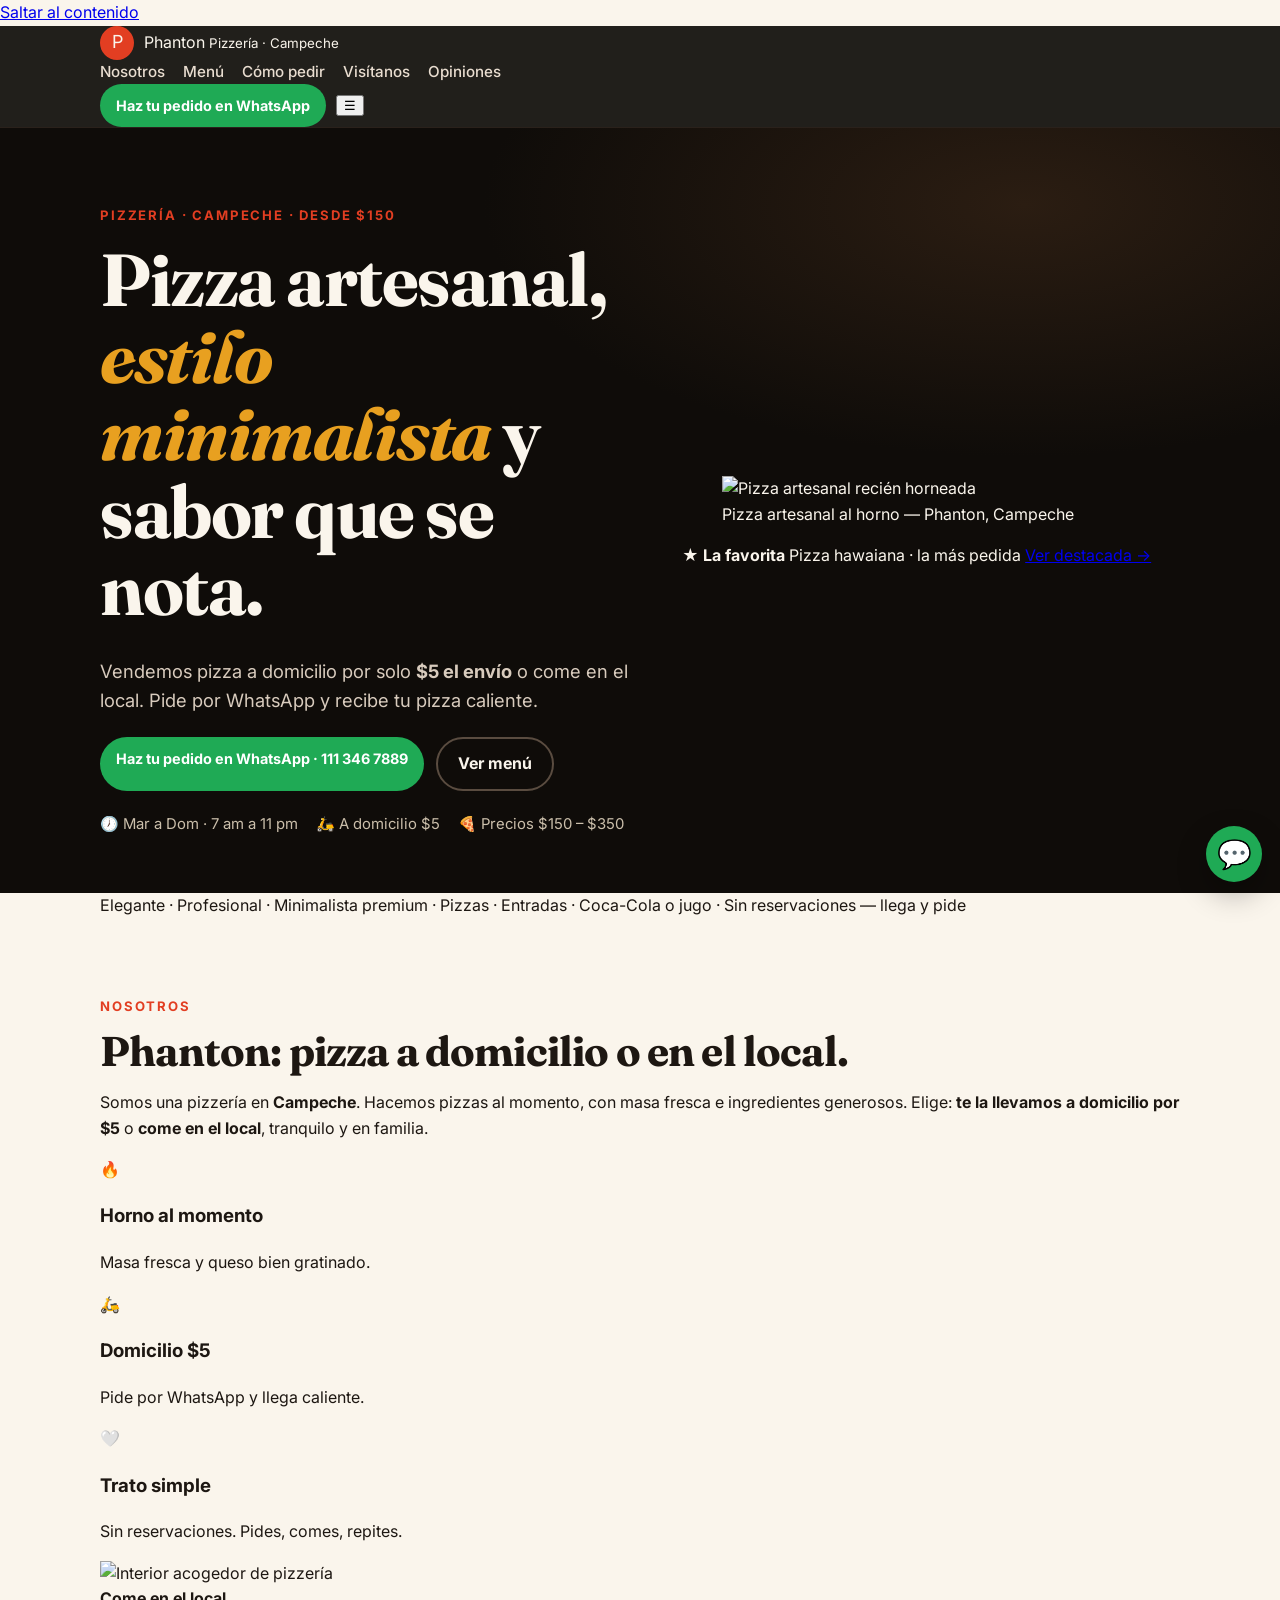
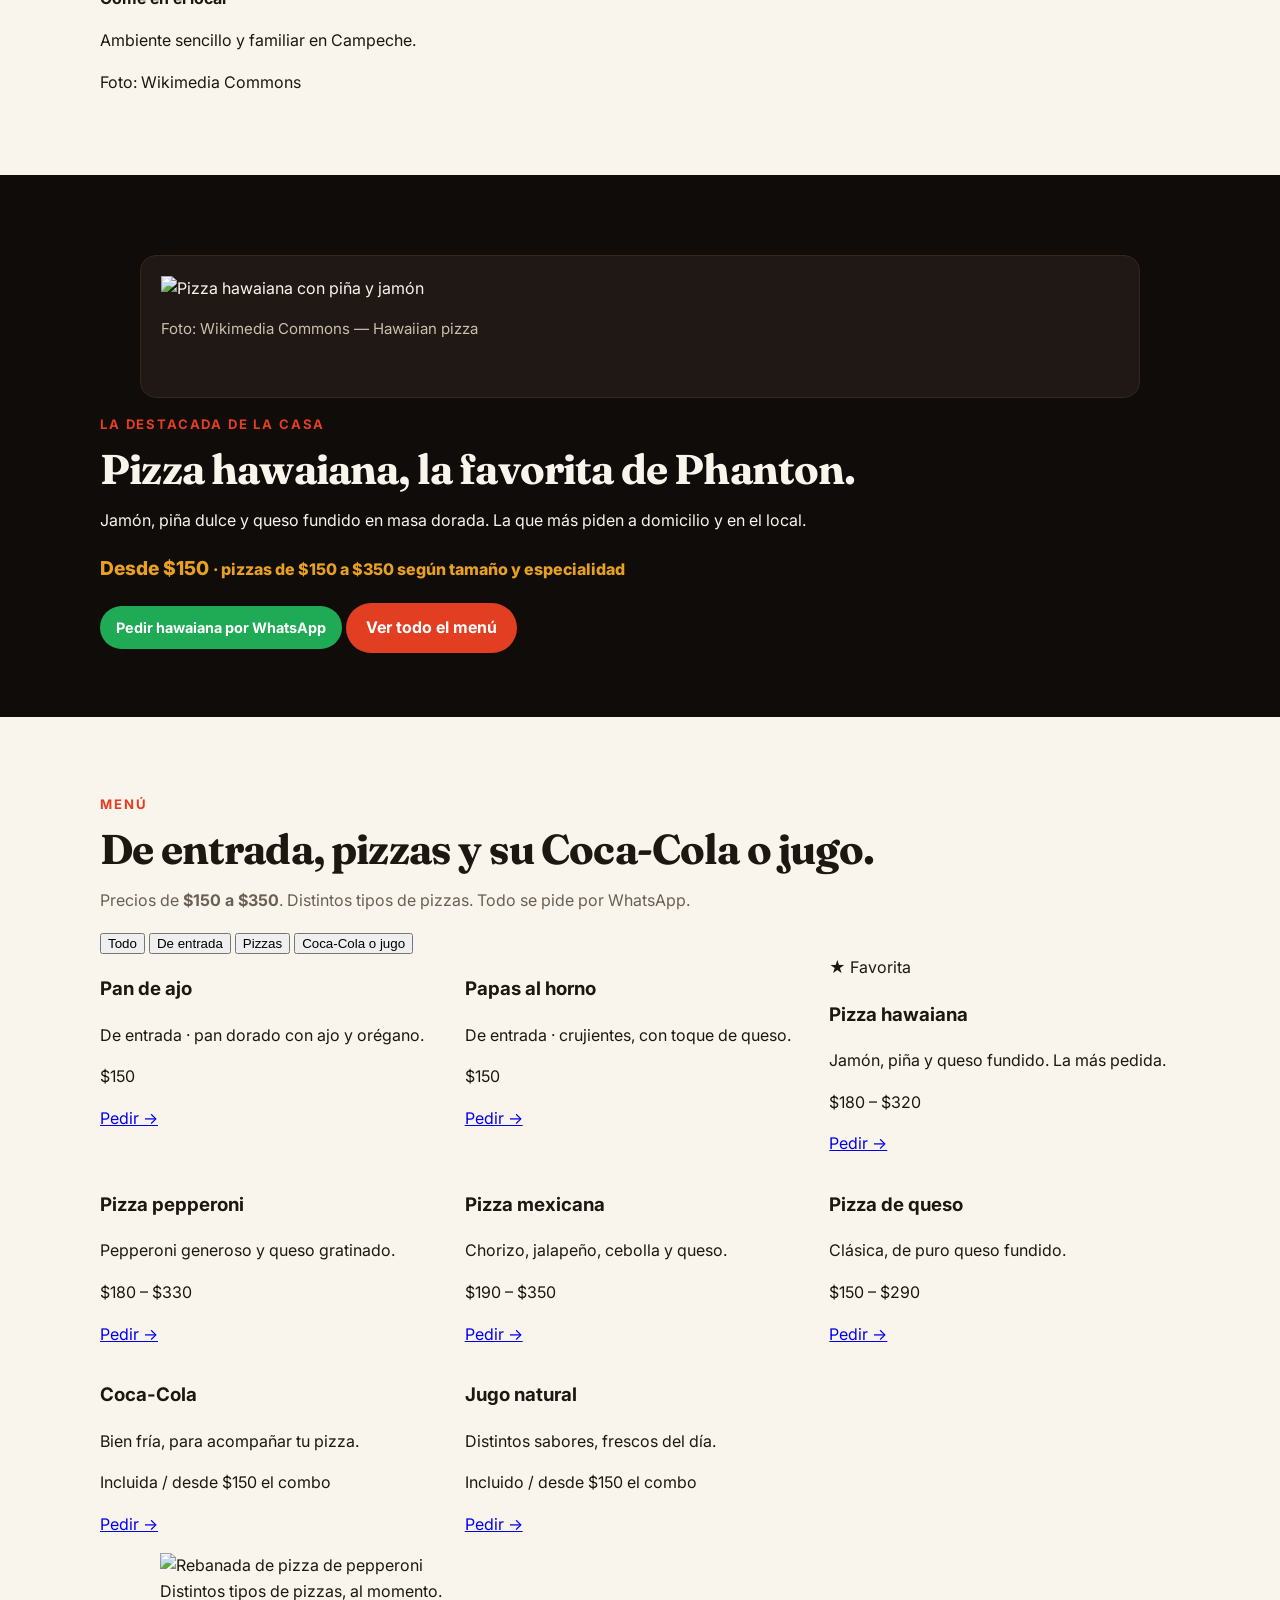
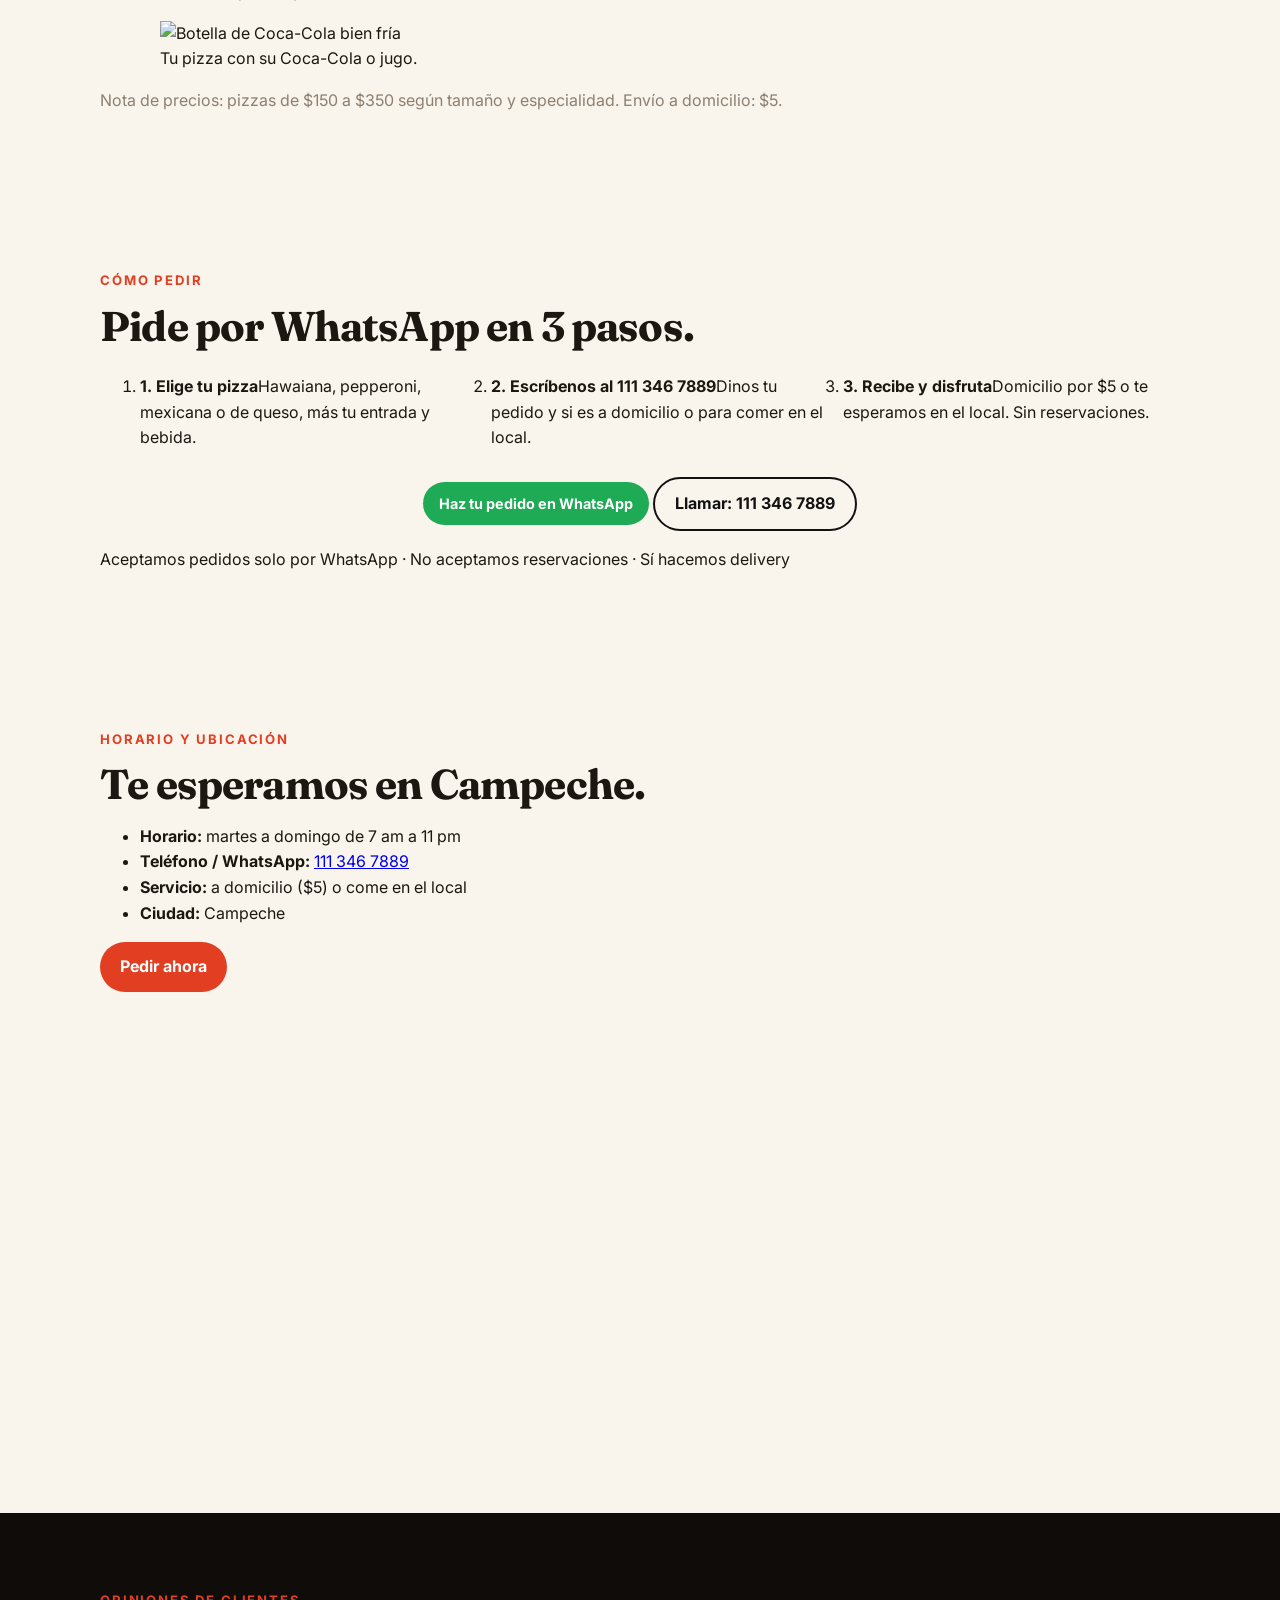
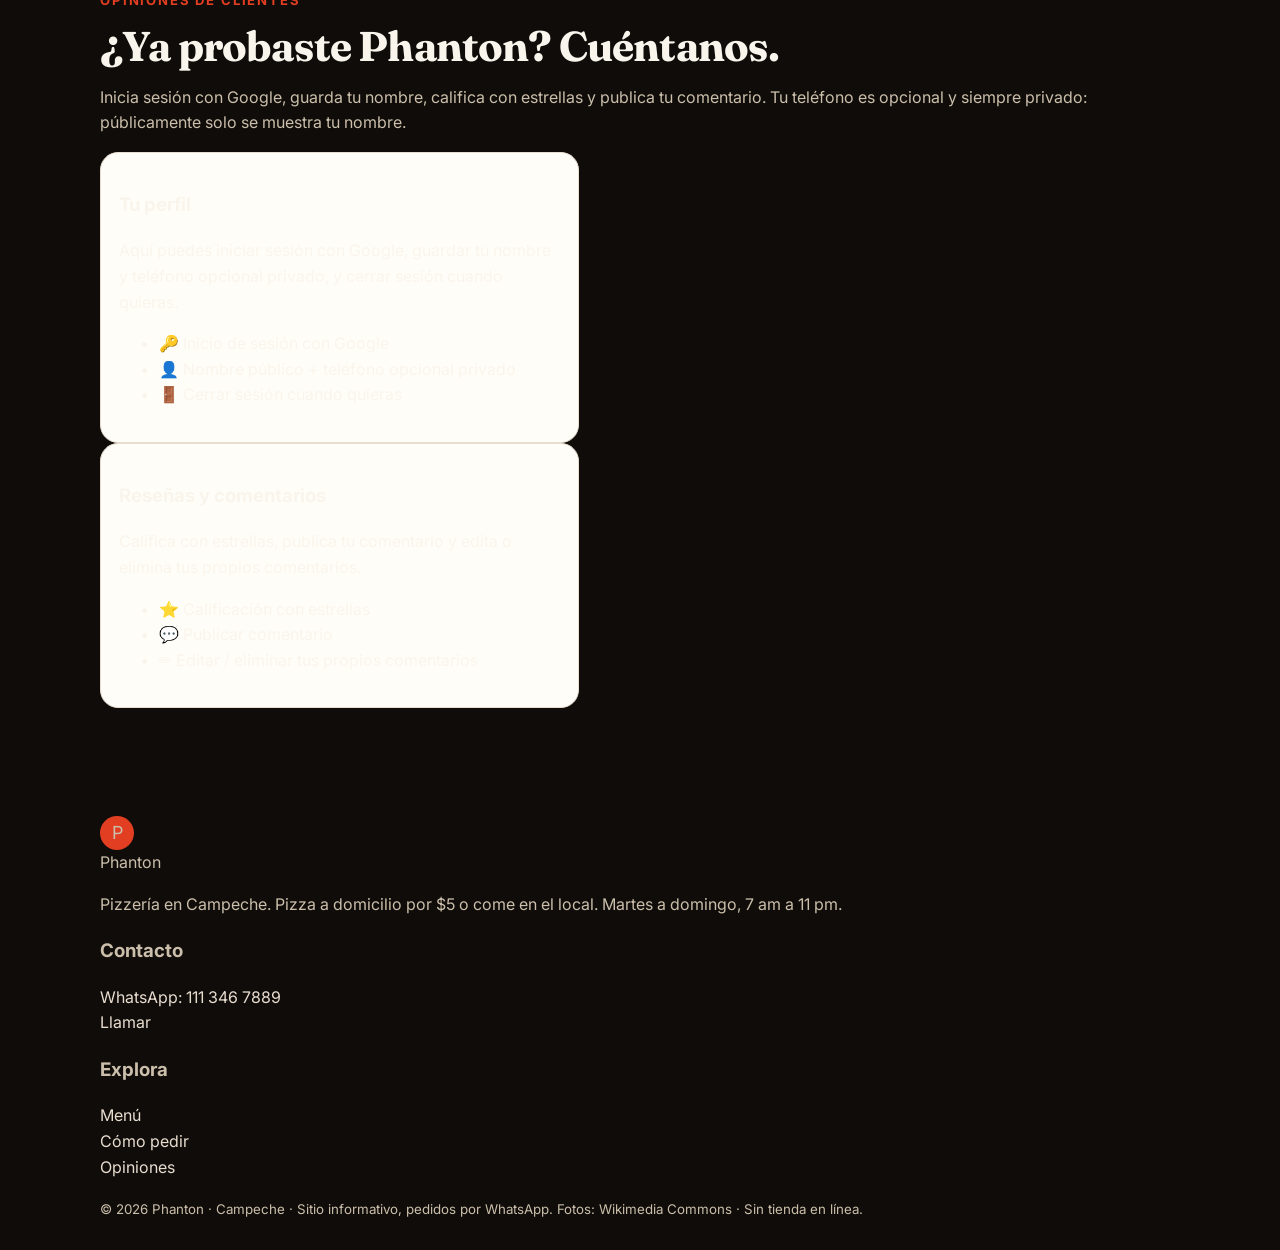
==== commit 8e71c870: "generate index.html" ====
--- a/index.html
+++ b/index.html
@@ -3,257 +3,313 @@
 <head>
 <meta charset="UTF-8">
 <meta name="viewport" content="width=device-width, initial-scale=1.0">
-<title>Phanton — Pizzas en Campeche | Pide por WhatsApp</title>
-<meta name="description" content="Phanton · Pizzas en Campeche. Vendemos pizza a domicilio ($5 extra) o come en el local. Martes a domingo 7am a 11pm. Pide por WhatsApp al 1113467889.">
+<title>Phanton — Pizzería en Campeche | Pizza a domicilio y en local</title>
+<meta name="description" content="Phanton, pizzería en Campeche. Vendemos pizza a domicilio por solo $5 o come en el local. Pizza hawaiana, distintos tipos de pizzas, entradas, Coca-Cola o jugo. Martes a domingo 7am a 11pm. Pide por WhatsApp.">
 <link rel="stylesheet" href="styles.css">
-<link rel="icon" href="data:image/svg+xml,%3Csvg xmlns='http://www.w3.org/2000/svg' viewBox='0 0 32 32'%3E%3Ccircle cx='16' cy='16' r='15' fill='%23e23e22'/%3E%3Ccircle cx='16' cy='16' r='9' fill='%23f0b34a'/%3E%3Ccircle cx='13' cy='13' r='2' fill='%23c1271b'/%3E%3Ccircle cx='19' cy='18' r='2' fill='%23c1271b'/%3E%3C/svg%3E">
+<link rel="icon" href="data:image/svg+xml,%3Csvg xmlns='http://www.w3.org/2000/svg' viewBox='0 0 64 64'%3E%3Crect width='64' height='64' rx='14' fill='%2316130e'/%3E%3Ctext x='32' y='44' font-size='36' text-anchor='middle' fill='white' font-family='Georgia'%3EP%3C/text%3E%3C/svg%3E">
+<meta name="theme-color" content="#16130e">
 <link rel="preconnect" href="https://fonts.googleapis.com">
 <link rel="preconnect" href="https://fonts.gstatic.com" crossorigin>
-<link href="https://fonts.googleapis.com/css2?family=Fraunces:opsz,wght@9..144,600;9..144,700&family=Inter:wght@400;500;600;700&display=swap" rel="stylesheet">
+<link href="https://fonts.googleapis.com/css2?family=Fraunces:opsz,wght@9..144,500;9..144,600;9..144,700&family=Inter:wght@400;500;600;700&display=swap" rel="stylesheet">
 </head>
 <body>
-<a class="skip-link" href="#hero" data-eb-editable="link" data-eb-key="index.a.1" data-eb-role="a" data-eb-kind="link">Saltar al contenido</a>
-<header class="topbar" id="top">
-  <div class="wrap topbar-inner">
-    <a class="brand" href="#hero" aria-label="Phanton inicio" data-eb-editable="link" data-eb-key="index.a.2" data-eb-role="a" data-eb-kind="link">
-      <span class="brand-mark" aria-hidden="true">◉</span>
-      <span class="brand-text">PHANTON <small>Pizzas · Campeche</small></span>
+<a class="skip" href="#contenido" data-eb-editable="link" data-eb-key="index.a.1" data-eb-role="a" data-eb-kind="link">Saltar al contenido</a>
+
+<header class="topbar" id="inicio">
+  <div class="wrap topbar-in">
+    <a class="brand" href="#inicio" aria-label="Phanton inicio" data-eb-editable="link" data-eb-key="index.a.2" data-eb-role="a" data-eb-kind="link">
+      <span class="brand-mark" aria-hidden="true">P</span>
+      <span class="brand-txt">Phanton <small>Pizzería · Campeche</small></span>
     </a>
-    <nav class="nav" id="nav" aria-label="Navegación principal">
+    <nav class="nav" aria-label="Navegación principal">
       <a href="#nosotros" data-eb-editable="link" data-eb-key="index.a.3" data-eb-role="a" data-eb-kind="link">Nosotros</a>
       <a href="#menu" data-eb-editable="link" data-eb-key="index.a.4" data-eb-role="a" data-eb-kind="link">Menú</a>
-      <a href="#destacado" data-eb-editable="link" data-eb-key="index.a.5" data-eb-role="a" data-eb-kind="link">Hawaiana</a>
+      <a href="#como-pedir" data-eb-editable="link" data-eb-key="index.a.5" data-eb-role="a" data-eb-kind="link">Cómo pedir</a>
       <a href="#visitanos" data-eb-editable="link" data-eb-key="index.a.6" data-eb-role="a" data-eb-kind="link">Visítanos</a>
       <a href="#opiniones" data-eb-editable="link" data-eb-key="index.a.7" data-eb-role="a" data-eb-kind="link">Opiniones</a>
     </nav>
     <div class="top-actions">
-      <a class="btn btn-wa" href="https://wa.me/521113467889?text=Hola%20Phanton%2C%20quiero%20hacer%20un%20pedido%20de%20pizza" target="_blank" rel="noopener" data-eb-editable="link" data-eb-key="index.a.8" data-eb-role="a" data-eb-kind="link">WhatsApp · 1113467889</a>
-      <button class="menu-btn" id="menuBtn" type="button" aria-label="Abrir menú" aria-expanded="false" aria-controls="nav" data-eb-editable="link" data-eb-key="index.button.9" data-eb-role="button" data-eb-kind="link">☰</button>
+      <a class="btn btn-wa" href="https://wa.me/521113467889?text=Hola%20Phanton%2C%20quiero%20hacer%20un%20pedido%20de%20pizza" target="_blank" rel="noopener" data-eb-editable="link" data-eb-key="index.a.8" data-eb-role="a" data-eb-kind="link">Haz tu pedido en WhatsApp</a>
+      <button class="nav-toggle" id="navToggle" aria-expanded="false" aria-controls="mobileNav" aria-label="Abrir menú" data-eb-editable="link" data-eb-key="index.button.9" data-eb-role="button" data-eb-kind="link">☰</button>
     </div>
   </div>
+  <nav class="mobile-nav" id="mobileNav" hidden aria-label="Navegación móvil">
+    <a href="#nosotros" data-eb-editable="link" data-eb-key="index.a.10" data-eb-role="a" data-eb-kind="link">Nosotros</a>
+    <a href="#menu" data-eb-editable="link" data-eb-key="index.a.11" data-eb-role="a" data-eb-kind="link">Menú</a>
+    <a href="#como-pedir" data-eb-editable="link" data-eb-key="index.a.12" data-eb-role="a" data-eb-kind="link">Cómo pedir</a>
+    <a href="#visitanos" data-eb-editable="link" data-eb-key="index.a.13" data-eb-role="a" data-eb-kind="link">Visítanos</a>
+    <a href="#opiniones" data-eb-editable="link" data-eb-key="index.a.14" data-eb-role="a" data-eb-kind="link">Opiniones</a>
+    <a class="btn btn-wa" href="https://wa.me/521113467889?text=Hola%20Phanton%2C%20quiero%20hacer%20un%20pedido%20de%20pizza" target="_blank" rel="noopener" data-eb-editable="link" data-eb-key="index.a.15" data-eb-role="a" data-eb-kind="link">Pedir por WhatsApp</a>
+  </nav>
 </header>
 
-<main>
-<!-- HERO -->
-<section class="hero" id="hero">
-  <div class="wrap hero-grid">
-    <div class="hero-copy">
-      <p class="eyebrow" data-eb-editable="text" data-eb-key="index.p.10" data-eb-role="p" data-eb-kind="text">Campeche · Pizzería de barrio · Estilo minimalista</p>
-      <h1 data-eb-editable="text" data-eb-key="index.h1.11" data-eb-role="h1" data-eb-kind="text">Pizza caliente,<br><em>directo a tu casa.</em></h1>
-      <p class="lead" data-eb-editable="text" data-eb-key="index.p.12" data-eb-role="p" data-eb-kind="text">Vendemos pizza a domicilio por solo <strong>$5 extra</strong> o come en el local. Masa fresca, ingredientes sencillos y precio justo de <strong>$150 a $350</strong>.</p>
-      <div class="hero-cta">
-        <a class="btn btn-big" href="https://wa.me/521113467889?text=Hola%20Phanton%2C%20quiero%20pedir%20una%20pizza" target="_blank" rel="noopener" data-eb-editable="link" data-eb-key="index.a.13" data-eb-role="a" data-eb-kind="link">Haz tu pedido en WhatsApp</a>
-        <a class="btn btn-ghost" href="#menu" data-eb-editable="link" data-eb-key="index.a.14" data-eb-role="a" data-eb-kind="link">Ver menú</a>
-      </div>
-      <ul class="hero-meta">
-        <li><span>◷</span> Mar a Dom · 7am – 11pm</li>
-        <li><span>✦</span> Entrega a domicilio: Sí</li>
-        <li><span>★</span> Especialidad: Hawaiana</li>
-      </ul>
-    </div>
-    <div class="hero-visual" aria-hidden="true">
-      <div class="pizza-art">
-        <div class="pizza">
-          <span class="pep p1"></span><span class="pep p2"></span><span class="pep p3"></span>
-          <span class="pep p4"></span><span class="pep p5"></span><span class="pep p6"></span>
-          <span class="pin p7"></span><span class="pin p8"></span><span class="pin p9"></span>
-        </div>
-        <div class="pizza-shadow"></div>
-        <div class="float-card fc1">Hawaiana · $220 <small>la favorita</small></div>
-        <div class="float-card fc2">+$5 a domicilio</div>
-      </div>
+<main id="contenido">
+  <!-- HERO -->
+  <section class="hero">
+    <div class="wrap hero-grid">
+      <div class="hero-copy">
+        <p class="eyebrow" data-eb-editable="text" data-eb-key="index.p.16" data-eb-role="p" data-eb-kind="text">Pizzería · Campeche · Desde $150</p>
+        <h1 data-eb-editable="text" data-eb-key="index.h1.17" data-eb-role="h1" data-eb-kind="text">Pizza artesanal,<br><em>estilo minimalista</em> y sabor que se nota.</h1>
+        <p class="lead" data-eb-editable="text" data-eb-key="index.p.18" data-eb-role="p" data-eb-kind="text">Vendemos pizza a domicilio por solo <strong>$5 el envío</strong> o come en el local. Pide por WhatsApp y recibe tu pizza caliente.</p>
+        <div class="hero-cta">
+          <a class="btn btn-wa btn-lg" href="https://wa.me/521113467889?text=Hola%20Phanton%2C%20quiero%20hacer%20un%20pedido%20de%20pizza" target="_blank" rel="noopener" data-eb-editable="link" data-eb-key="index.a.19" data-eb-role="a" data-eb-kind="link">Haz tu pedido en WhatsApp · 111 346 7889</a>
+          <a class="btn btn-ghost btn-lg" href="#menu" data-eb-editable="link" data-eb-key="index.a.20" data-eb-role="a" data-eb-kind="link">Ver menú</a>
+        </div>
+        <ul class="hero-meta">
+          <li><span aria-hidden="true">🕖</span> Mar a Dom · 7 am a 11 pm</li>
+          <li><span aria-hidden="true">🛵</span> A domicilio $5</li>
+          <li><span aria-hidden="true">🍕</span> Precios $150 – $350</li>
+        </ul>
+      </div>
+      <div class="hero-media">
+        <figure>
+          <img src="https://upload.wikimedia.org/wikipedia/commons/a/a3/Eq_it-na_pizza-margherita_sep2005_sml.jpg" alt="Pizza artesanal recién horneada" loading="eager" width="800" height="600" data-eb-editable="image" data-eb-key="index.img.21" data-eb-role="img" data-eb-kind="image">
+          <figcaption>Pizza artesanal al horno — Phanton, Campeche</figcaption>
+        </figure>
+        <div class="hero-card">
+          <strong>★ La favorita</strong>
+          <span>Pizza hawaiana · la más pedida</span>
+          <a href="#menu" data-eb-editable="link" data-eb-key="index.a.22" data-eb-role="a" data-eb-kind="link">Ver destacada →</a>
+        </div>
+      </div>
+    </div>
+  </section>
+
+  <!-- CINTA -->
+  <div class="strip" role="note">
+    <div class="wrap strip-in">
+      <span>Elegante · Profesional · Minimalista premium</span>
+      <span aria-hidden="true">·</span>
+      <span>Pizzas · Entradas · Coca-Cola o jugo</span>
+      <span aria-hidden="true">·</span>
+      <span>Sin reservaciones — llega y pide</span>
     </div>
   </div>
-</section>
-
-<!-- NOSOTROS -->
-<section class="section" id="nosotros">
-  <div class="wrap">
-    <p class="kicker" data-eb-editable="text" data-eb-key="index.p.15" data-eb-role="p" data-eb-kind="text">Nosotros</p>
-    <h2 data-eb-editable="text" data-eb-key="index.h2.16" data-eb-role="h2" data-eb-kind="text">Profesional, sencilla y honesta.</h2>
-    <p class="sub" data-eb-editable="text" data-eb-key="index.p.17" data-eb-role="p" data-eb-kind="text">Somos Phanton, pizzería en Campeche. Sin complicaciones: pides por WhatsApp, te llega caliente o te la comes aquí.</p>
-    <div class="cards3">
-      <article class="card">
-        <div class="ico">🛵</div>
-        <h3 data-eb-editable="text" data-eb-key="index.h3.18" data-eb-role="h3" data-eb-kind="text">A domicilio</h3>
-        <p data-eb-editable="text" data-eb-key="index.p.19" data-eb-role="p" data-eb-kind="text">Entrega en la zona por $5 extra. Pide por WhatsApp al 1113467889 y listo.</p>
-      </article>
-      <article class="card">
-        <div class="ico">◈</div>
-        <h3 data-eb-editable="text" data-eb-key="index.h3.20" data-eb-role="h3" data-eb-kind="text">Come en el local</h3>
-        <p data-eb-editable="text" data-eb-key="index.p.21" data-eb-role="p" data-eb-kind="text">Ambiente sencillo y limpio. Ideal para una pizza con coca o jugo bien frío.</p>
-      </article>
-      <article class="card">
-        <div class="ico">✦</div>
-        <h3 data-eb-editable="text" data-eb-key="index.h3.22" data-eb-role="h3" data-eb-kind="text">Precio justo</h3>
-        <p data-eb-editable="text" data-eb-key="index.p.23" data-eb-role="p" data-eb-kind="text">Todo el menú entre $150 y $350. Sin letras chicas, sin reservas necesarias.</p>
-      </article>
-    </div>
-  </div>
-</section>
-
-<!-- MENU -->
-<section class="section section-dark" id="menu">
-  <div class="wrap">
-    <p class="kicker kicker-light" data-eb-editable="text" data-eb-key="index.p.24" data-eb-role="p" data-eb-kind="text">Menú</p>
-    <h2 class="light" data-eb-editable="text" data-eb-key="index.h2.25" data-eb-role="h2" data-eb-kind="text">De entrada, pizza y su refresco.</h2>
-    <p class="sub sub-light" data-eb-editable="text" data-eb-key="index.p.26" data-eb-role="p" data-eb-kind="text">Categorías reales de la casa: entradas, distintos tipos de pizzas y para acompañar tu coca-cola o jugo. Precios de $150 a $350.</p>
-    <div class="filters" role="tablist" aria-label="Filtrar menú">
-      <button class="chip active" type="button" data-filter="all" data-eb-editable="link" data-eb-key="index.button.27" data-eb-role="button" data-eb-kind="link">Todo</button>
-      <button class="chip" type="button" data-filter="entrada" data-eb-editable="link" data-eb-key="index.button.28" data-eb-role="button" data-eb-kind="link">De entrada</button>
-      <button class="chip" type="button" data-filter="pizza" data-eb-editable="link" data-eb-key="index.button.29" data-eb-role="button" data-eb-kind="link">Pizzas</button>
-      <button class="chip" type="button" data-filter="combo" data-eb-editable="link" data-eb-key="index.button.30" data-eb-role="button" data-eb-kind="link">Pizza + bebida</button>
-    </div>
-    <div class="menu-grid" id="menuGrid">
-      <article class="dish" data-cat="entrada">
-        <h3 data-eb-editable="text" data-eb-key="index.h3.31" data-eb-role="h3" data-eb-kind="text">Pan de ajo · 4 pzas</h3>
-        <p data-eb-editable="text" data-eb-key="index.p.32" data-eb-role="p" data-eb-kind="text">Pan horneado con mantequilla de ajo y orégano.</p>
-        <div class="dish-foot"><span class="price">$150</span><a href="https://wa.me/521113467889?text=Hola%20Phanton%2C%20quiero%20pan%20de%20ajo" target="_blank" rel="noopener" data-eb-editable="link" data-eb-key="index.a.33" data-eb-role="a" data-eb-kind="link">Pedir →</a></div>
-      </article>
-      <article class="dish" data-cat="entrada">
-        <h3 data-eb-editable="text" data-eb-key="index.h3.34" data-eb-role="h3" data-eb-kind="text">Dedos de queso</h3>
-        <p data-eb-editable="text" data-eb-key="index.p.35" data-eb-role="p" data-eb-kind="text">Crujientes por fuera, suaves por dentro. Con salsa de tomate.</p>
-        <div class="dish-foot"><span class="price">$170</span><a href="https://wa.me/521113467889?text=Hola%20Phanton%2C%20quiero%20dedos%20de%20queso" target="_blank" rel="noopener" data-eb-editable="link" data-eb-key="index.a.36" data-eb-role="a" data-eb-kind="link">Pedir →</a></div>
-      </article>
-      <article class="dish destacado-mini" data-cat="pizza">
-        <span class="tag">La favorita</span>
-        <h3 data-eb-editable="text" data-eb-key="index.h3.37" data-eb-role="h3" data-eb-kind="text">Pizza Hawaiana</h3>
-        <p data-eb-editable="text" data-eb-key="index.p.38" data-eb-role="p" data-eb-kind="text">Jamón, piña natural y doble queso. La estrella de Phanton.</p>
-        <div class="dish-foot"><span class="price">$220</span><a href="https://wa.me/521113467889?text=Hola%20Phanton%2C%20quiero%20una%20hawaiana" target="_blank" rel="noopener" data-eb-editable="link" data-eb-key="index.a.39" data-eb-role="a" data-eb-kind="link">Pedir →</a></div>
-      </article>
-      <article class="dish" data-cat="pizza">
-        <h3 data-eb-editable="text" data-eb-key="index.h3.40" data-eb-role="h3" data-eb-kind="text">Pizza Pepperoni</h3>
-        <p data-eb-editable="text" data-eb-key="index.p.41" data-eb-role="p" data-eb-kind="text">Pepperoni, mozzarella y salsa de tomate de la casa.</p>
-        <div class="dish-foot"><span class="price">$230</span><a href="https://wa.me/521113467889?text=Hola%20Phanton%2C%20quiero%20una%20pepperoni" target="_blank" rel="noopener" data-eb-editable="link" data-eb-key="index.a.42" data-eb-role="a" data-eb-kind="link">Pedir →</a></div>
-      </article>
-      <article class="dish" data-cat="pizza">
-        <h3 data-eb-editable="text" data-eb-key="index.h3.43" data-eb-role="h3" data-eb-kind="text">Pizza Mexicana</h3>
-        <p data-eb-editable="text" data-eb-key="index.p.44" data-eb-role="p" data-eb-kind="text">Chorizo, jalapeño, cebolla y pimiento. Con el toque de la casa.</p>
-        <div class="dish-foot"><span class="price">$250</span><a href="https://wa.me/521113467889?text=Hola%20Phanton%2C%20quiero%20una%20mexicana" target="_blank" rel="noopener" data-eb-editable="link" data-eb-key="index.a.45" data-eb-role="a" data-eb-kind="link">Pedir →</a></div>
-      </article>
-      <article class="dish" data-cat="pizza">
-        <h3 data-eb-editable="text" data-eb-key="index.h3.46" data-eb-role="h3" data-eb-kind="text">Pizza Vegetariana</h3>
-        <p data-eb-editable="text" data-eb-key="index.p.47" data-eb-role="p" data-eb-kind="text">Champiñón, pimiento, cebolla, elote y aceitunas.</p>
-        <div class="dish-foot"><span class="price">$240</span><a href="https://wa.me/521113467889?text=Hola%20Phanton%2C%20quiero%20una%20vegetariana" target="_blank" rel="noopener" data-eb-editable="link" data-eb-key="index.a.48" data-eb-role="a" data-eb-kind="link">Pedir →</a></div>
-      </article>
-      <article class="dish" data-cat="combo">
-        <h3 data-eb-editable="text" data-eb-key="index.h3.49" data-eb-role="h3" data-eb-kind="text">Combo individual + Coca</h3>
-        <p data-eb-editable="text" data-eb-key="index.p.50" data-eb-role="p" data-eb-kind="text">Pizza individual a elegir + Coca-Cola bien fría.</p>
-        <div class="dish-foot"><span class="price">$190</span><a href="https://wa.me/521113467889?text=Hola%20Phanton%2C%20quiero%20combo%20con%20coca" target="_blank" rel="noopener" data-eb-editable="link" data-eb-key="index.a.51" data-eb-role="a" data-eb-kind="link">Pedir →</a></div>
-      </article>
-      <article class="dish" data-cat="combo">
-        <h3 data-eb-editable="text" data-eb-key="index.h3.52" data-eb-role="h3" data-eb-kind="text">Combo familiar + Jugos</h3>
-        <p data-eb-editable="text" data-eb-key="index.p.53" data-eb-role="p" data-eb-kind="text">Pizza grande + 2 jugos naturales o refrescos para compartir.</p>
-        <div class="dish-foot"><span class="price">$350</span><a href="https://wa.me/521113467889?text=Hola%20Phanton%2C%20quiero%20combo%20familiar" target="_blank" rel="noopener" data-eb-editable="link" data-eb-key="index.a.54" data-eb-role="a" data-eb-kind="link">Pedir →</a></div>
-      </article>
-      <article class="dish" data-cat="combo">
-        <h3 data-eb-editable="text" data-eb-key="index.h3.55" data-eb-role="h3" data-eb-kind="text">Pizza + Jugo natural</h3>
-        <p data-eb-editable="text" data-eb-key="index.p.56" data-eb-role="p" data-eb-kind="text">Cualquier pizza mediana + jugo de naranja o temporada.</p>
-        <div class="dish-foot"><span class="price">$280</span><a href="https://wa.me/521113467889?text=Hola%20Phanton%2C%20quiero%20pizza%20con%20jugo" target="_blank" rel="noopener" data-eb-editable="link" data-eb-key="index.a.57" data-eb-role="a" data-eb-kind="link">Pedir →</a></div>
-      </article>
-    </div>
-    <p class="note" data-eb-editable="text" data-eb-key="index.p.58" data-eb-role="p" data-eb-kind="text">¿Antojo distinto? Escríbenos por WhatsApp y la armamos a tu gusto.</p>
-  </div>
-</section>
-
-<!-- DESTACADO -->
-<section class="section destacado" id="destacado">
-  <div class="wrap destacado-grid">
-    <div>
-      <p class="kicker" data-eb-editable="text" data-eb-key="index.p.59" data-eb-role="p" data-eb-kind="text">La estrella</p>
-      <h2 data-eb-editable="text" data-eb-key="index.h2.60" data-eb-role="h2" data-eb-kind="text">Pizza Hawaiana Phanton.</h2>
-      <p class="sub" data-eb-editable="text" data-eb-key="index.p.61" data-eb-role="p" data-eb-kind="text">Jamón ahumado, piña jugosa y una capa generosa de queso gratinado sobre masa delgada y crujiente. Dulce + salado en equilibrio perfecto.</p>
-      <ul class="checklist">
-        <li>✓ Masa fresca del día</li>
-        <li>✓ Piña natural, no almíbar</li>
-        <li>✓ Queso 100% gratinado</li>
-      </ul>
-      <div class="hero-cta">
-        <a class="btn btn-big" href="https://wa.me/521113467889?text=Hola%20Phanton%2C%20quiero%20la%20HAWAIANA" target="_blank" rel="noopener" data-eb-editable="link" data-eb-key="index.a.62" data-eb-role="a" data-eb-kind="link">Pedir hawaiana · $220</a>
-        <span class="hint">+$5 a domicilio</span>
-      </div>
-    </div>
-    <div class="destacado-visual" aria-hidden="true">
-      <div class="big-circle"><span>🍍</span></div>
-      <div class="mini-badge">★ 4.9 favorita del barrio</div>
-    </div>
-  </div>
-</section>
-
-<!-- PEDIDO -->
-<section class="section section-dark" id="pedido">
-  <div class="wrap">
-    <p class="kicker kicker-light" data-eb-editable="text" data-eb-key="index.p.63" data-eb-role="p" data-eb-kind="text">Cómo pedir</p>
-    <h2 class="light" data-eb-editable="text" data-eb-key="index.h2.64" data-eb-role="h2" data-eb-kind="text">Pide por WhatsApp en 3 pasos.</h2>
-    <div class="steps">
-      <div class="step"><span>1</span><h3 data-eb-editable="text" data-eb-key="index.h3.65" data-eb-role="h3" data-eb-kind="text">Elige tu pizza</h3><p data-eb-editable="text" data-eb-key="index.p.66" data-eb-role="p" data-eb-kind="text">Mira el menú y decide tamaño y sabor.</p></div>
-      <div class="step"><span>2</span><h3 data-eb-editable="text" data-eb-key="index.h3.67" data-eb-role="h3" data-eb-kind="text">Escríbenos</h3><p data-eb-editable="text" data-eb-key="index.p.68" data-eb-role="p" data-eb-kind="text">Mándanos WhatsApp al <strong>1113467889</strong> con tu pedido y dirección.</p></div>
-      <div class="step"><span>3</span><h3 data-eb-editable="text" data-eb-key="index.h3.69" data-eb-role="h3" data-eb-kind="text">Recibe o come aquí</h3><p data-eb-editable="text" data-eb-key="index.p.70" data-eb-role="p" data-eb-kind="text">A domicilio (+$5) o directito en el local.</p></div>
-    </div>
-    <div class="center">
-      <a class="btn btn-big" href="https://wa.me/521113467889?text=Hola%20Phanton%2C%20quiero%20hacer%20mi%20pedido" target="_blank" rel="noopener" data-eb-editable="link" data-eb-key="index.a.71" data-eb-role="a" data-eb-kind="link">Abrir WhatsApp ahora</a>
-      <p class="sub sub-light small" data-eb-editable="text" data-eb-key="index.p.72" data-eb-role="p" data-eb-kind="text">Sin registro, sin apps, sin reservación. Martes a domingo · 7am – 11pm.</p>
-    </div>
-  </div>
-</section>
-
-<!-- VISITANOS -->
-<section class="section" id="visitanos">
-  <div class="wrap visit-grid">
-    <div>
-      <p class="kicker" data-eb-editable="text" data-eb-key="index.p.73" data-eb-role="p" data-eb-kind="text">Horario y ubicación</p>
-      <h2 data-eb-editable="text" data-eb-key="index.h2.74" data-eb-role="h2" data-eb-kind="text">Estamos en Campeche.</h2>
-      <dl class="info">
-        <div><dt>Horario</dt><dd>Martes a domingo · 7:00 am – 11:00 pm</dd></div>
-        <div><dt>Teléfono / WhatsApp</dt><dd><a href="https://wa.me/521113467889" target="_blank" rel="noopener" data-eb-editable="link" data-eb-key="index.a.75" data-eb-role="a" data-eb-kind="link">1113467889</a></dd></div>
-        <div><dt>Entrega</dt><dd>Sí · $5 extra a domicilio</dd></div>
-        <div><dt>Reservaciones</dt><dd>No se requieren · llega directo</dd></div>
-        <div><dt>Ciudad</dt><dd>Campeche, México</dd></div>
-      </dl>
-    </div>
-    <div class="map-card">
-      <iframe title="Mapa Phanton Campeche" src="https://www.google.com/maps/embed?pb=!1m18!1m12!1m3!1d1590204.7511493105!2d-90.0833210465046!3d19.18394339423709!2m3!1f0!2f0!3f0!3m2!1i1024!2i768!4f13.1!3m3!1m2!1s0x8f5a55d2e2bd4cb3%3A0x18dfb8a962aab997!2sPizzas%20y%20Tacos%20EL%20SUSPIRO!5e1!3m2!1ses-419!2smx!4v1788581362156!5m2!1ses-419!2smx" loading="lazy" referrerpolicy="no-referrer-when-downgrade" allowfullscreen></iframe>
-      <p class="small" data-eb-editable="text" data-eb-key="index.p.76" data-eb-role="p" data-eb-kind="text">Toca el mapa para abrir direcciones. Si vienes a pie, pregunta por Phanton, la de la hawaiana.</p>
-    </div>
-  </div>
-</section>
-
-<!-- OPINIONES / COMENTARIOS -->
-<section class="section opinions" id="opiniones">
-  <div class="wrap">
-    <p class="kicker" data-eb-editable="text" data-eb-key="index.p.77" data-eb-role="p" data-eb-kind="text">Opiniones de clientes</p>
-    <h2 data-eb-editable="text" data-eb-key="index.h2.78" data-eb-role="h2" data-eb-kind="text">¿Ya probaste Phanton? Cuéntanos.</h2>
-    <p class="sub" data-eb-editable="text" data-eb-key="index.p.79" data-eb-role="p" data-eb-kind="text">Aquí puedes <strong>iniciar sesión con Google</strong>, guardar tu nombre, agregar tu teléfono opcional (privado, nunca se publica), <strong>calificar con estrellas</strong> y publicar tu comentario. Solo se muestra públicamente tu nombre.</p>
-    <div class="how-comment">
-      <div><span>①</span> Inicia sesión con Google</div>
-      <div><span>②</span> Completa tu perfil y cierra sesión cuando quieras</div>
-      <div><span>③</span> Califica ★ y publica · edita o elimina tu comentario</div>
-    </div>
-    <div class="comments-shell" data-itm-comments-shell data-project-id="caf5ed07-fb64-4bcb-96b5-abfb4fa93d42">
-      <div class="profile-card" data-itm-profile data-project-id="caf5ed07-fb64-4bcb-96b5-abfb4fa93d42"></div>
-      <div class="comments-card" data-itm-comments data-project-id="caf5ed07-fb64-4bcb-96b5-abfb4fa93d42"></div>
-    </div>
-  </div>
-</section>
+
+  <!-- NOSOTROS -->
+  <section class="section" id="nosotros">
+    <div class="wrap grid-2">
+      <div>
+        <p class="eyebrow" data-eb-editable="text" data-eb-key="index.p.23" data-eb-role="p" data-eb-kind="text">Nosotros</p>
+        <h2 data-eb-editable="text" data-eb-key="index.h2.24" data-eb-role="h2" data-eb-kind="text">Phanton: pizza a domicilio o en el local.</h2>
+        <p data-eb-editable="text" data-eb-key="index.p.25" data-eb-role="p" data-eb-kind="text">Somos una pizzería en <strong>Campeche</strong>. Hacemos pizzas al momento, con masa fresca e ingredientes generosos. Elige: <strong>te la llevamos a domicilio por $5</strong> o <strong>come en el local</strong>, tranquilo y en familia.</p>
+        <div class="feat-3">
+          <div class="feat"><span aria-hidden="true">🔥</span><h3 data-eb-editable="text" data-eb-key="index.h3.26" data-eb-role="h3" data-eb-kind="text">Horno al momento</h3><p data-eb-editable="text" data-eb-key="index.p.27" data-eb-role="p" data-eb-kind="text">Masa fresca y queso bien gratinado.</p></div>
+          <div class="feat"><span aria-hidden="true">🛵</span><h3 data-eb-editable="text" data-eb-key="index.h3.28" data-eb-role="h3" data-eb-kind="text">Domicilio $5</h3><p data-eb-editable="text" data-eb-key="index.p.29" data-eb-role="p" data-eb-kind="text">Pide por WhatsApp y llega caliente.</p></div>
+          <div class="feat"><span aria-hidden="true">🤍</span><h3 data-eb-editable="text" data-eb-key="index.h3.30" data-eb-role="h3" data-eb-kind="text">Trato simple</h3><p data-eb-editable="text" data-eb-key="index.p.31" data-eb-role="p" data-eb-kind="text">Sin reservaciones. Pides, comes, repites.</p></div>
+        </div>
+      </div>
+      <div class="card-media">
+        <img src="https://upload.wikimedia.org/wikipedia/commons/thumb/9/9b/20090121_Pizzeria_Italia_Groningen_NL.jpg/1280px-20090121_Pizzeria_Italia_Groningen_NL.jpg" alt="Interior acogedor de pizzería" loading="lazy" width="900" height="650" data-eb-editable="image" data-eb-key="index.img.32" data-eb-role="img" data-eb-kind="image">
+        <div class="card-media-txt">
+          <strong>Come en el local</strong>
+          <p data-eb-editable="text" data-eb-key="index.p.33" data-eb-role="p" data-eb-kind="text">Ambiente sencillo y familiar en Campeche.</p>
+        </div>
+        <p class="credit" data-eb-editable="text" data-eb-key="index.p.34" data-eb-role="p" data-eb-kind="text">Foto: Wikimedia Commons</p>
+      </div>
+    </div>
+  </section>
+
+  <!-- DESTACADA -->
+  <section class="section section-dark" id="destacada">
+    <div class="wrap grid-2">
+      <figure class="dish">
+        <img src="https://upload.wikimedia.org/wikipedia/commons/thumb/d/d1/Hawaiian_pizza_1.jpg/1280px-Hawaiian_pizza_1.jpg" alt="Pizza hawaiana con piña y jamón" loading="lazy" width="900" height="650" data-eb-editable="image" data-eb-key="index.img.35" data-eb-role="img" data-eb-kind="image">
+        <p class="credit" data-eb-editable="text" data-eb-key="index.p.36" data-eb-role="p" data-eb-kind="text">Foto: Wikimedia Commons — Hawaiian pizza</p>
+      </figure>
+      <div>
+        <p class="eyebrow eyebrow-light" data-eb-editable="text" data-eb-key="index.p.37" data-eb-role="p" data-eb-kind="text">La destacada de la casa</p>
+        <h2 data-eb-editable="text" data-eb-key="index.h2.38" data-eb-role="h2" data-eb-kind="text">Pizza hawaiana, la favorita de Phanton.</h2>
+        <p data-eb-editable="text" data-eb-key="index.p.39" data-eb-role="p" data-eb-kind="text">Jamón, piña dulce y queso fundido en masa dorada. La que más piden a domicilio y en el local.</p>
+        <p class="price" data-eb-editable="text" data-eb-key="index.p.40" data-eb-role="p" data-eb-kind="text">Desde $150 <small>· pizzas de $150 a $350 según tamaño y especialidad</small></p>
+        <div class="row">
+          <a class="btn btn-wa btn-lg" href="https://wa.me/521113467889?text=Hola%20Phanton%2C%20quiero%20una%20pizza%20hawaiana" target="_blank" rel="noopener" data-eb-editable="link" data-eb-key="index.a.41" data-eb-role="a" data-eb-kind="link">Pedir hawaiana por WhatsApp</a>
+          <a class="btn btn-ghost-light" href="#menu" data-eb-editable="link" data-eb-key="index.a.42" data-eb-role="a" data-eb-kind="link">Ver todo el menú</a>
+        </div>
+      </div>
+    </div>
+  </section>
+
+  <!-- MENU -->
+  <section class="section" id="menu">
+    <div class="wrap">
+      <p class="eyebrow" data-eb-editable="text" data-eb-key="index.p.43" data-eb-role="p" data-eb-kind="text">Menú</p>
+      <h2 data-eb-editable="text" data-eb-key="index.h2.44" data-eb-role="h2" data-eb-kind="text">De entrada, pizzas y su Coca-Cola o jugo.</h2>
+      <p class="sub" data-eb-editable="text" data-eb-key="index.p.45" data-eb-role="p" data-eb-kind="text">Precios de <strong>$150 a $350</strong>. Distintos tipos de pizzas. Todo se pide por WhatsApp.</p>
+
+      <div class="tabs" role="tablist" aria-label="Categorías del menú">
+        <button class="tab active" role="tab" aria-selected="true" data-filter="all" data-eb-editable="link" data-eb-key="index.button.46" data-eb-role="button" data-eb-kind="link">Todo</button>
+        <button class="tab" role="tab" aria-selected="false" data-filter="entradas" data-eb-editable="link" data-eb-key="index.button.47" data-eb-role="button" data-eb-kind="link">De entrada</button>
+        <button class="tab" role="tab" aria-selected="false" data-filter="pizzas" data-eb-editable="link" data-eb-key="index.button.48" data-eb-role="button" data-eb-kind="link">Pizzas</button>
+        <button class="tab" role="tab" aria-selected="false" data-filter="bebidas" data-eb-editable="link" data-eb-key="index.button.49" data-eb-role="button" data-eb-kind="link">Coca-Cola o jugo</button>
+      </div>
+
+      <div class="menu-grid" id="menuGrid">
+        <article class="menu-card" data-cat="entradas">
+          <h3 data-eb-editable="text" data-eb-key="index.h3.50" data-eb-role="h3" data-eb-kind="text">Pan de ajo</h3>
+          <p class="desc" data-eb-editable="text" data-eb-key="index.p.51" data-eb-role="p" data-eb-kind="text">De entrada · pan dorado con ajo y orégano.</p>
+          <p class="mprice" data-eb-editable="text" data-eb-key="index.p.52" data-eb-role="p" data-eb-kind="text">$150</p>
+          <a class="mini-wa" href="https://wa.me/521113467889?text=Hola%20Phanton%2C%20quiero%20pan%20de%20ajo" target="_blank" rel="noopener" data-eb-editable="link" data-eb-key="index.a.53" data-eb-role="a" data-eb-kind="link">Pedir →</a>
+        </article>
+        <article class="menu-card" data-cat="entradas">
+          <h3 data-eb-editable="text" data-eb-key="index.h3.54" data-eb-role="h3" data-eb-kind="text">Papas al horno</h3>
+          <p class="desc" data-eb-editable="text" data-eb-key="index.p.55" data-eb-role="p" data-eb-kind="text">De entrada · crujientes, con toque de queso.</p>
+          <p class="mprice" data-eb-editable="text" data-eb-key="index.p.56" data-eb-role="p" data-eb-kind="text">$150</p>
+          <a class="mini-wa" href="https://wa.me/521113467889?text=Hola%20Phanton%2C%20quiero%20papas%20al%20horno" target="_blank" rel="noopener" data-eb-editable="link" data-eb-key="index.a.57" data-eb-role="a" data-eb-kind="link">Pedir →</a>
+        </article>
+        <article class="menu-card featured" data-cat="pizzas">
+          <span class="badge">★ Favorita</span>
+          <h3 data-eb-editable="text" data-eb-key="index.h3.58" data-eb-role="h3" data-eb-kind="text">Pizza hawaiana</h3>
+          <p class="desc" data-eb-editable="text" data-eb-key="index.p.59" data-eb-role="p" data-eb-kind="text">Jamón, piña y queso fundido. La más pedida.</p>
+          <p class="mprice" data-eb-editable="text" data-eb-key="index.p.60" data-eb-role="p" data-eb-kind="text">$180 – $320</p>
+          <a class="mini-wa" href="https://wa.me/521113467889?text=Hola%20Phanton%2C%20quiero%20pizza%20hawaiana" target="_blank" rel="noopener" data-eb-editable="link" data-eb-key="index.a.61" data-eb-role="a" data-eb-kind="link">Pedir →</a>
+        </article>
+        <article class="menu-card" data-cat="pizzas">
+          <h3 data-eb-editable="text" data-eb-key="index.h3.62" data-eb-role="h3" data-eb-kind="text">Pizza pepperoni</h3>
+          <p class="desc" data-eb-editable="text" data-eb-key="index.p.63" data-eb-role="p" data-eb-kind="text">Pepperoni generoso y queso gratinado.</p>
+          <p class="mprice" data-eb-editable="text" data-eb-key="index.p.64" data-eb-role="p" data-eb-kind="text">$180 – $330</p>
+          <a class="mini-wa" href="https://wa.me/521113467889?text=Hola%20Phanton%2C%20quiero%20pizza%20de%20pepperoni" target="_blank" rel="noopener" data-eb-editable="link" data-eb-key="index.a.65" data-eb-role="a" data-eb-kind="link">Pedir →</a>
+        </article>
+        <article class="menu-card" data-cat="pizzas">
+          <h3 data-eb-editable="text" data-eb-key="index.h3.66" data-eb-role="h3" data-eb-kind="text">Pizza mexicana</h3>
+          <p class="desc" data-eb-editable="text" data-eb-key="index.p.67" data-eb-role="p" data-eb-kind="text">Chorizo, jalapeño, cebolla y queso.</p>
+          <p class="mprice" data-eb-editable="text" data-eb-key="index.p.68" data-eb-role="p" data-eb-kind="text">$190 – $350</p>
+          <a class="mini-wa" href="https://wa.me/521113467889?text=Hola%20Phanton%2C%20quiero%20pizza%20mexicana" target="_blank" rel="noopener" data-eb-editable="link" data-eb-key="index.a.69" data-eb-role="a" data-eb-kind="link">Pedir →</a>
+        </article>
+        <article class="menu-card" data-cat="pizzas">
+          <h3 data-eb-editable="text" data-eb-key="index.h3.70" data-eb-role="h3" data-eb-kind="text">Pizza de queso</h3>
+          <p class="desc" data-eb-editable="text" data-eb-key="index.p.71" data-eb-role="p" data-eb-kind="text">Clásica, de puro queso fundido.</p>
+          <p class="mprice" data-eb-editable="text" data-eb-key="index.p.72" data-eb-role="p" data-eb-kind="text">$150 – $290</p>
+          <a class="mini-wa" href="https://wa.me/521113467889?text=Hola%20Phanton%2C%20quiero%20pizza%20de%20queso" target="_blank" rel="noopener" data-eb-editable="link" data-eb-key="index.a.73" data-eb-role="a" data-eb-kind="link">Pedir →</a>
+        </article>
+        <article class="menu-card" data-cat="bebidas">
+          <h3 data-eb-editable="text" data-eb-key="index.h3.74" data-eb-role="h3" data-eb-kind="text">Coca-Cola</h3>
+          <p class="desc" data-eb-editable="text" data-eb-key="index.p.75" data-eb-role="p" data-eb-kind="text">Bien fría, para acompañar tu pizza.</p>
+          <p class="mprice" data-eb-editable="text" data-eb-key="index.p.76" data-eb-role="p" data-eb-kind="text">Incluida / desde $150 el combo</p>
+          <a class="mini-wa" href="https://wa.me/521113467889?text=Hola%20Phanton%2C%20quiero%20pizza%20con%20Coca-Cola" target="_blank" rel="noopener" data-eb-editable="link" data-eb-key="index.a.77" data-eb-role="a" data-eb-kind="link">Pedir →</a>
+        </article>
+        <article class="menu-card" data-cat="bebidas">
+          <h3 data-eb-editable="text" data-eb-key="index.h3.78" data-eb-role="h3" data-eb-kind="text">Jugo natural</h3>
+          <p class="desc" data-eb-editable="text" data-eb-key="index.p.79" data-eb-role="p" data-eb-kind="text">Distintos sabores, frescos del día.</p>
+          <p class="mprice" data-eb-editable="text" data-eb-key="index.p.80" data-eb-role="p" data-eb-kind="text">Incluido / desde $150 el combo</p>
+          <a class="mini-wa" href="https://wa.me/521113467889?text=Hola%20Phanton%2C%20quiero%20pizza%20con%20jugo" target="_blank" rel="noopener" data-eb-editable="link" data-eb-key="index.a.81" data-eb-role="a" data-eb-kind="link">Pedir →</a>
+        </article>
+      </div>
+
+      <div class="wrap grid-2 menu-visual">
+        <figure>
+          <img src="https://upload.wikimedia.org/wikipedia/commons/thumb/e/ef/Fat_Slice_pepperoni_pizza_slice.JPG/1280px-Fat_Slice_pepperoni_pizza_slice.JPG" alt="Rebanada de pizza de pepperoni" loading="lazy" width="900" height="650" data-eb-editable="image" data-eb-key="index.img.82" data-eb-role="img" data-eb-kind="image">
+          <figcaption>Distintos tipos de pizzas, al momento.</figcaption>
+        </figure>
+        <figure>
+          <img src="https://upload.wikimedia.org/wikipedia/commons/thumb/e/e8/15-09-26-RalfR-WLC-0098_-_Coca-Cola_glass_bottle_%28Germany%29.jpg/1280px-15-09-26-RalfR-WLC-0098_-_Coca-Cola_glass_bottle_%28Germany%29.jpg" alt="Botella de Coca-Cola bien fría" loading="lazy" width="900" height="650" data-eb-editable="image" data-eb-key="index.img.83" data-eb-role="img" data-eb-kind="image">
+          <figcaption>Tu pizza con su Coca-Cola o jugo.</figcaption>
+        </figure>
+      </div>
+      <p class="note" data-eb-editable="text" data-eb-key="index.p.84" data-eb-role="p" data-eb-kind="text">Nota de precios: pizzas de $150 a $350 según tamaño y especialidad. Envío a domicilio: $5.</p>
+    </div>
+  </section>
+
+  <!-- COMO PEDIR -->
+  <section class="section section-cream" id="como-pedir">
+    <div class="wrap">
+      <p class="eyebrow" data-eb-editable="text" data-eb-key="index.p.85" data-eb-role="p" data-eb-kind="text">Cómo pedir</p>
+      <h2 data-eb-editable="text" data-eb-key="index.h2.86" data-eb-role="h2" data-eb-kind="text">Pide por WhatsApp en 3 pasos.</h2>
+      <ol class="steps">
+        <li><strong>1. Elige tu pizza</strong><span>Hawaiana, pepperoni, mexicana o de queso, más tu entrada y bebida.</span></li>
+        <li><strong>2. Escríbenos al 111 346 7889</strong><span>Dinos tu pedido y si es a domicilio o para comer en el local.</span></li>
+        <li><strong>3. Recibe y disfruta</strong><span>Domicilio por $5 o te esperamos en el local. Sin reservaciones.</span></li>
+      </ol>
+      <div class="row center">
+        <a class="btn btn-wa btn-lg" href="https://wa.me/521113467889?text=Hola%20Phanton%2C%20quiero%20hacer%20un%20pedido" target="_blank" rel="noopener" data-eb-editable="link" data-eb-key="index.a.87" data-eb-role="a" data-eb-kind="link">Haz tu pedido en WhatsApp</a>
+        <a class="btn btn-ghost" href="tel:+521113467889" data-eb-editable="link" data-eb-key="index.a.88" data-eb-role="a" data-eb-kind="link">Llamar: 111 346 7889</a>
+      </div>
+      <p class="small-center" data-eb-editable="text" data-eb-key="index.p.89" data-eb-role="p" data-eb-kind="text">Aceptamos pedidos solo por WhatsApp · No aceptamos reservaciones · Sí hacemos delivery</p>
+    </div>
+  </section>
+
+  <!-- VISITANOS -->
+  <section class="section" id="visitanos">
+    <div class="wrap grid-2">
+      <div>
+        <p class="eyebrow" data-eb-editable="text" data-eb-key="index.p.90" data-eb-role="p" data-eb-kind="text">Horario y ubicación</p>
+        <h2 data-eb-editable="text" data-eb-key="index.h2.91" data-eb-role="h2" data-eb-kind="text">Te esperamos en Campeche.</h2>
+        <ul class="info-list">
+          <li><strong>Horario:</strong> martes a domingo de 7 am a 11 pm</li>
+          <li><strong>Teléfono / WhatsApp:</strong> <a href="https://wa.me/521113467889" target="_blank" rel="noopener" data-eb-editable="link" data-eb-key="index.a.92" data-eb-role="a" data-eb-kind="link">111 346 7889</a></li>
+          <li><strong>Servicio:</strong> a domicilio ($5) o come en el local</li>
+          <li><strong>Ciudad:</strong> Campeche</li>
+        </ul>
+        <div class="row">
+          <a class="btn btn-dark" href="https://wa.me/521113467889?text=Hola%20Phanton%2C%20quiero%20hacer%20un%20pedido" target="_blank" rel="noopener" data-eb-editable="link" data-eb-key="index.a.93" data-eb-role="a" data-eb-kind="link">Pedir ahora</a>
+        </div>
+      </div>
+      <div class="map-wrap">
+        <iframe title="Mapa: Pizzas y Tacos El Suspiro, Campeche" src="https://www.google.com/maps/embed?pb=!1m18!1m12!1m3!1d1590204.7511493105!2d-90.0833210465046!3d19.18394339423709!2m3!1f0!2f0!3f0!3m2!1i1024!2i768!4f13.1!3m3!1m2!1s0x8f5a55d2e2bd4cb3%3A0x18dfb8a962aab997!2sPizzas%20y%20Tacos%20EL%20SUSPIRO!5e1!3m2!1ses-419!2smx!4v1788581362156!5m2!1ses-419!2smx" width="600" height="450" style="border:0" allowfullscreen loading="lazy" referrerpolicy="strict-origin-when-cross-origin"></iframe>
+      </div>
+    </div>
+  </section>
+
+  <!-- OPINIONES / COMENTARIOS -->
+  <section class="section section-dark" id="opiniones">
+    <div class="wrap">
+      <p class="eyebrow eyebrow-light" data-eb-editable="text" data-eb-key="index.p.94" data-eb-role="p" data-eb-kind="text">Opiniones de clientes</p>
+      <h2 data-eb-editable="text" data-eb-key="index.h2.95" data-eb-role="h2" data-eb-kind="text">¿Ya probaste Phanton? Cuéntanos.</h2>
+      <p class="sub-light" data-eb-editable="text" data-eb-key="index.p.96" data-eb-role="p" data-eb-kind="text">Inicia sesión con Google, guarda tu nombre, califica con estrellas y publica tu comentario. Tu teléfono es opcional y siempre privado: públicamente solo se muestra tu nombre.</p>
+
+      <div class="comments-shell" data-itm-comments-shell>
+        <div class="comments-grid">
+          <div class="profile-card">
+            <h3 data-eb-editable="text" data-eb-key="index.h3.97" data-eb-role="h3" data-eb-kind="text">Tu perfil</h3>
+            <p class="muted" data-eb-editable="text" data-eb-key="index.p.98" data-eb-role="p" data-eb-kind="text">Aquí puedes iniciar sesión con Google, guardar tu nombre y teléfono opcional privado, y cerrar sesión cuando quieras.</p>
+            <div data-itm-profile data-project-id="caf5ed07-fb64-4bcb-96b5-abfb4fa93d42"></div>
+            <ul class="how">
+              <li>🔑 Inicio de sesión con Google</li>
+              <li>👤 Nombre público + teléfono opcional privado</li>
+              <li>🚪 Cerrar sesión cuando quieras</li>
+            </ul>
+          </div>
+          <div class="comments-card">
+            <h3 data-eb-editable="text" data-eb-key="index.h3.99" data-eb-role="h3" data-eb-kind="text">Reseñas y comentarios</h3>
+            <p class="muted" data-eb-editable="text" data-eb-key="index.p.100" data-eb-role="p" data-eb-kind="text">Califica con estrellas, publica tu comentario y edita o elimina tus propios comentarios.</p>
+            <div data-itm-comments data-project-id="caf5ed07-fb64-4bcb-96b5-abfb4fa93d42"></div>
+            <ul class="how">
+              <li>⭐ Calificación con estrellas</li>
+              <li>💬 Publicar comentario</li>
+              <li>✏️ Editar / eliminar tus propios comentarios</li>
+            </ul>
+          </div>
+        </div>
+      </div>
+    </div>
+  </section>
+
+  <!-- CONTACTO / FOOTER -->
+  <footer class="footer" id="contacto">
+    <div class="wrap footer-grid">
+      <div>
+        <p class="brand-foot" data-eb-editable="text" data-eb-key="index.p.101" data-eb-role="p" data-eb-kind="text"><span class="brand-mark" aria-hidden="true">P</span> Phanton</p>
+        <p data-eb-editable="text" data-eb-key="index.p.102" data-eb-role="p" data-eb-kind="text">Pizzería en Campeche. Pizza a domicilio por $5 o come en el local. Martes a domingo, 7 am a 11 pm.</p>
+      </div>
+      <div>
+        <h3 data-eb-editable="text" data-eb-key="index.h3.103" data-eb-role="h3" data-eb-kind="text">Contacto</h3>
+        <p data-eb-editable="text" data-eb-key="index.p.104" data-eb-role="p" data-eb-kind="text"><a href="https://wa.me/521113467889" target="_blank" rel="noopener" data-eb-editable="link" data-eb-key="index.a.105" data-eb-role="a" data-eb-kind="link">WhatsApp: 111 346 7889</a><br><a href="tel:+521113467889" data-eb-editable="link" data-eb-key="index.a.106" data-eb-role="a" data-eb-kind="link">Llamar</a></p>
+      </div>
+      <div>
+        <h3 data-eb-editable="text" data-eb-key="index.h3.107" data-eb-role="h3" data-eb-kind="text">Explora</h3>
+        <p data-eb-editable="text" data-eb-key="index.p.108" data-eb-role="p" data-eb-kind="text"><a href="#menu" data-eb-editable="link" data-eb-key="index.a.109" data-eb-role="a" data-eb-kind="link">Menú</a><br><a href="#como-pedir" data-eb-editable="link" data-eb-key="index.a.110" data-eb-role="a" data-eb-kind="link">Cómo pedir</a><br><a href="#opiniones" data-eb-editable="link" data-eb-key="index.a.111" data-eb-role="a" data-eb-kind="link">Opiniones</a></p>
+      </div>
+    </div>
+    <div class="wrap foot-base">
+      <small>© 2026 Phanton · Campeche · Sitio informativo, pedidos por WhatsApp.</small>
+      <small>Fotos: Wikimedia Commons · Sin tienda en línea.</small>
+    </div>
+  </footer>
 </main>
 
-<footer class="footer">
-  <div class="wrap foot-grid">
-    <div>
-      <strong>PHANTON</strong>
-      <p data-eb-editable="text" data-eb-key="index.p.80" data-eb-role="p" data-eb-kind="text">Pizzas en Campeche · Mar a Dom 7am–11pm<br>WhatsApp 1113467889 · Domicilio +$5</p>
-    </div>
-    <nav aria-label="Secundaria">
-      <a href="#menu" data-eb-editable="link" data-eb-key="index.a.81" data-eb-role="a" data-eb-kind="link">Menú</a> · <a href="#pedido" data-eb-editable="link" data-eb-key="index.a.82" data-eb-role="a" data-eb-kind="link">Pedido</a> · <a href="#opiniones" data-eb-editable="link" data-eb-key="index.a.83" data-eb-role="a" data-eb-kind="link">Opiniones</a>
-    </nav>
-    <p class="tiny" data-eb-editable="text" data-eb-key="index.p.84" data-eb-role="p" data-eb-kind="text">© <span id="year"></span> Phanton. Hecho con masa fresca en Campeche.</p>
-  </div>
-</footer>
-
-<a class="wa-float" href="https://wa.me/521113467889?text=Hola%20Phanton%2C%20quiero%20pedir%20pizza" target="_blank" rel="noopener" aria-label="Pedir por WhatsApp" data-eb-editable="link" data-eb-key="index.a.85" data-eb-role="a" data-eb-kind="link">✆</a>
-
-<script src="script.js"></script>
+<a class="wa-float" href="https://wa.me/521113467889?text=Hola%20Phanton%2C%20quiero%20hacer%20un%20pedido" target="_blank" rel="noopener" aria-label="Pedir por WhatsApp" data-eb-editable="link" data-eb-key="index.a.112" data-eb-role="a" data-eb-kind="link">💬</a>
+
+<script src="script.js" defer></script>
 <script src="https://itm-void-excepcional.pages.dev/comments.js" defer></script>
-<noscript><style>.reveal{opacity:1!important;transform:none!important}</style></noscript>
 </body>
 </html>
--- a/styles.css
+++ b/styles.css
@@ -1,169 +1,114 @@
 :root{
-  --bg:#FAF6EE;
-  --ink:#161310;
-  --muted:#6B6259;
-  --card:#FFFFFF;
-  --line:#E7DCCC;
-  --dark:#161310;
-  --dark-2:#221C16;
-  --accent:#C63A22;
-  --accent-dark:#9E2B17;
-  --gold:#E8A020;
-  --soft:#F1E7D5;
-  --radius:16px;
-  --shadow:0 18px 50px rgba(22,19,16,.12);
-  --font-display:"Fraunces",Georgia,serif;
-  --font-body:"Inter",system-ui,-apple-system,"Segoe UI",sans-serif;
+  --bg:#0f0c09; --bg2:#171210; --cream:#faf5ec; --muted:#b9aea1;
+  --gold:#e8a020; --tomato:#e23e22; --card:#fffdf8; --line:#e9ddd0;
+  --dark-card:#1f1814; --radius:18px;
+  --font-d:'Fraunces',serif; --font-b:'Inter',system-ui,sans-serif;
 }
-*{box-sizing:border-box}
-html{scroll-behavior:smooth}
-body{margin:0;font-family:var(--font-body);background:var(--bg);color:var(--ink);line-height:1.6}
-img{max-width:100%;display:block}
-a{color:inherit}
-.wrap{max-width:1120px;margin:0 auto;padding:0 22px}
-h1,h2,h3{font-family:var(--font-display);line-height:1.08;letter-spacing:-.01em;margin:0 0 12px}
-h1{font-size:clamp(2.4rem,5.4vw,4.2rem)}
-h2{font-size:clamp(1.7rem,3.4vw,2.5rem)}
-.kicker{text-transform:uppercase;letter-spacing:.18em;font-size:.74rem;font-weight:700;color:var(--accent);margin:0 0 10px}
+*{box-sizing:border-box}html{scroll-behavior:smooth}
+.skip-link{position:absolute;left:-9999px;top:0;background:#111;color:#fff;padding:10px 16px;z-index:100;border-radius:0 0 12px 0}
+.skip-link:focus{left:0}
+:focus-visible{outline:3px solid var(--gold);outline-offset:2px}
+body{margin:0;font-family:var(--font-b);background:var(--cream);color:#1d1712;line-height:1.6}
+.wrap{max-width:1120px;margin:0 auto;padding:0 20px}
+h1,h2{font-family:var(--font-d);line-height:1.05;letter-spacing:-.02em;margin:.2em 0 .4em}
+h1{font-size:clamp(2.6rem,6vw,4.6rem)}h2{font-size:clamp(1.8rem,3.6vw,2.6rem)}
+h2.light{color:var(--cream)}.eyebrow,.kicker{font-size:.82rem;font-weight:700;letter-spacing:.14em;text-transform:uppercase;color:var(--tomato)}
 .kicker-light{color:var(--gold)}
-.lede{font-size:1.08rem;color:#3d362e;max-width:34rem}
-.muted{color:var(--muted)}
-.muted-light{color:#CBBFAE}
-
-/* Buttons */
-.btn{display:inline-block;padding:13px 22px;border-radius:999px;font-weight:700;text-decoration:none;border:1px solid transparent;cursor:pointer;font-size:.95rem;transition:transform .15s ease,background .15s ease}
-.btn:hover{transform:translateY(-1px)}
-.btn-accent{background:var(--accent);color:#fff}
-.btn-accent:hover{background:var(--accent-dark)}
-.btn-dark{background:var(--dark);color:#fff}
-.btn-ghost{border-color:var(--dark);color:var(--dark);background:transparent}
-.btn-outline{border-color:var(--dark);color:var(--dark);background:#fff}
-.btn-small{padding:10px 16px;font-size:.86rem}
-.full-btn{width:100%}
-.link{font-weight:700;color:var(--accent)}
-
-/* Topbar */
-.topbar{position:sticky;top:0;z-index:50;background:rgba(250,246,238,.94);backdrop-filter:blur(10px);border-bottom:1px solid var(--line)}
-.topbar-inner{display:flex;align-items:center;gap:20px;padding:14px 22px;max-width:1120px;margin:0 auto}
-.brand{display:flex;align-items:center;gap:10px;text-decoration:none;font-family:var(--font-display);font-weight:700;font-size:1.25rem}
-.brand-mark{width:34px;height:34px;border-radius:50%;background:var(--dark);color:var(--gold);display:grid;place-items:center;font-weight:700}
-.brand-text em{display:block;font-family:var(--font-body);font-style:normal;font-weight:600;font-size:.68rem;letter-spacing:.14em;text-transform:uppercase;color:var(--muted)}
-.nav{display:flex;gap:18px;margin-left:auto}
-.nav a{text-decoration:none;font-weight:600;font-size:.92rem;color:#3d362e}
-.nav a:hover{color:var(--accent)}
-.topbar-cta{display:flex;align-items:center;gap:10px}
-.nav-toggle{display:none;background:none;border:1px solid var(--line);border-radius:10px;padding:10px;cursor:pointer}
-.nav-toggle span{display:block;width:20px;height:2px;background:var(--dark);margin:4px 0}
-.mobile-nav{display:none;flex-direction:column;gap:6px;padding:12px 22px 18px;border-top:1px solid var(--line)}
-.mobile-nav.open{display:flex}
-.mobile-nav a{text-decoration:none;font-weight:600;padding:8px 0}
-
-/* Hero */
-.hero{position:relative;overflow:hidden;border-bottom:1px solid var(--line)}
-.hero-bg{position:absolute;inset:0;background:
-  radial-gradient(600px 320px at 85% 10%,rgba(232,160,32,.28),transparent 60%),
-  radial-gradient(700px 380px at 10% 90%,rgba(198,58,34,.14),transparent 60%),
-  linear-gradient(180deg,#FBF7EE,#F4EAD7);}
-.hero-grid{position:relative;display:grid;grid-template-columns:1.15fr .85fr;gap:34px;padding:64px 22px 54px;align-items:start}
-.hero-actions{display:flex;gap:12px;flex-wrap:wrap;margin:22px 0}
-.hero-facts{display:grid;grid-template-columns:repeat(3,1fr);gap:12px;margin:26px 0 0;padding:0}
-.hero-facts div{background:rgba(255,255,255,.75);border:1px solid var(--line);border-radius:12px;padding:10px 14px}
-.hero-facts dt{font-size:.72rem;text-transform:uppercase;letter-spacing:.12em;color:var(--muted);font-weight:700}
-.hero-facts dd{margin:2px 0 0;font-weight:700}
-.hero-card{background:var(--dark);color:#F7EFE1;border-radius:20px;padding:26px;box-shadow:var(--shadow)}
-.hero-card h2{color:#fff;margin:4px 0 8px}
-.hero-card p{color:#D8CBB6}
-.hero-card-tag{display:inline-block;background:var(--gold);color:#221a08;font-weight:800;font-size:.72rem;letter-spacing:.12em;text-transform:uppercase;border-radius:999px;padding:6px 12px}
-.hero-card-img{border-radius:12px;overflow:hidden;margin:16px 0;border:1px solid rgba(255,255,255,.15)}
-.hero-card-img img{width:100%;height:190px;object-fit:cover}
-.hero-card-row{display:flex;align-items:center;justify-content:space-between;gap:12px}
-.price{font-family:var(--font-display);font-size:1.3rem;color:var(--gold);font-weight:700}
-.hero-card-note{font-size:.82rem;color:#A99B85}
-
-/* Strip */
-.strip{background:var(--dark);color:#F3E9D6}
-.strip-grid{display:grid;grid-template-columns:repeat(3,1fr);gap:18px;padding:20px 22px}
-.strip strong{display:block;font-family:var(--font-display);font-size:1.02rem}
-.strip span{color:#C9BBA3;font-size:.9rem}
-
-/* Sections */
-.section{padding:72px 0}
-.section-dark{background:var(--dark);color:#F6EEDF}
-.section-soft{background:var(--soft);border-top:1px solid var(--line);border-bottom:1px solid var(--line)}
-.two-col{display:grid;grid-template-columns:1.05fr .95fr;gap:36px;align-items:start}
-.checklist{list-style:none;padding:0;margin:18px 0;display:grid;gap:10px}
-.checklist li{padding-left:30px;position:relative}
-.checklist li::before{content:"✓";position:absolute;left:0;top:0;width:22px;height:22px;border-radius:50%;background:var(--dark);color:var(--gold);display:grid;place-items:center;font-size:.8rem;font-weight:800}
-.section-dark .checklist li::before,.opinions .checklist li::before{background:var(--accent);color:#fff}
-.inline-actions{display:flex;gap:18px;align-items:center;margin-top:18px}
-.panel{background:var(--card);border:1px solid var(--line);border-radius:var(--radius);padding:26px;box-shadow:var(--shadow)}
-.steps{list-style:none;margin:0;padding:0;display:grid;gap:14px}
-.steps li{display:flex;gap:12px}
-.steps span{flex:0 0 34px;height:34px;border-radius:50%;background:var(--accent);color:#fff;display:grid;place-items:center;font-weight:800}
-
-/* Menu */
-.section-head{display:flex;justify-content:space-between;gap:24px;align-items:end;margin-bottom:26px;flex-wrap:wrap}
-.tabs{display:flex;gap:8px;flex-wrap:wrap}
-.tab{border:1px solid #4a4036;background:transparent;color:#F3E9D6;border-radius:999px;padding:9px 16px;font-weight:700;cursor:pointer}
-.tab.active,.tab:hover{background:var(--gold);border-color:var(--gold);color:#221a08}
-.menu-grid{display:grid;grid-template-columns:repeat(3,1fr);gap:16px}
-.dish{background:#201913;border:1px solid #3a2f24;border-radius:14px;padding:20px;position:relative}
-.dish h3{color:#fff;font-size:1.25rem}
-.dish p{color:#C9BBA3;font-size:.93rem}
-.dish-price{display:inline-block;margin-top:8px;font-weight:800;color:var(--gold)}
-.dish-flag{position:absolute;top:-11px;left:16px;background:var(--accent);color:#fff;font-size:.7rem;font-weight:800;letter-spacing:.1em;text-transform:uppercase;border-radius:999px;padding:4px 10px;margin:0}
-.dish.featured{border-color:var(--gold)}
-.dish-order{display:block;margin-top:10px;color:#fff;font-weight:700;text-decoration:none}
-.dish.hide{display:none}
-.menu-note{color:#C9BBA3;margin-top:18px}
-
-/* Order */
-.order-grid{display:grid;grid-template-columns:1fr 1fr;gap:32px;align-items:start}
-.order-card{background:var(--card);border:1px solid var(--line);border-radius:var(--radius);padding:26px;box-shadow:var(--shadow)}
-.order-lines{display:grid;grid-template-columns:1fr 1fr;gap:12px;margin:14px 0 16px}
-.order-lines label{display:grid;gap:6px;font-weight:600;font-size:.9rem}
-.order-lines label.full{grid-column:1/-1}
-.order-lines input{padding:11px 12px;border-radius:10px;border:1px solid var(--line);font-size:1rem;font-family:inherit}
-.order-preview{font-size:.92rem;background:var(--soft);border:1px dashed var(--line);border-radius:10px;padding:12px;min-height:44px}
-
-/* Visit */
-.visit-grid{display:grid;grid-template-columns:.9fr 1.1fr;gap:22px;margin-top:22px}
-.visit-card{background:var(--card);border:1px solid var(--line);border-radius:var(--radius);padding:26px}
-.visit-card .big{font-family:var(--font-display);font-size:1.5rem;font-weight:700}
-.map-wrap{border-radius:var(--radius);overflow:hidden;border:1px solid var(--line);min-height:320px}
-.map-wrap iframe{width:100%;height:100%;min-height:380px;display:block}
-
-/* Opinions */
+.lead{font-size:1.15rem;color:#4a4038;max-width:34rem}
+.sub{color:#6b5f53;max-width:44rem}.sub-light{color:#cbbfab}.small{font-size:.9rem}
+/* topbar */
+.topbar{position:sticky;top:0;z-index:50;background:rgba(15,12,9,.92);backdrop-filter:blur(10px);border-bottom:1px solid #2a211b}
+.topbar-inner{display:flex;align-items:center;justify-content:space-between;gap:16px;padding:12px 20px}
+.brand{display:flex;align-items:center;gap:10px;text-decoration:none;color:var(--cream)}
+.brand-mark{width:34px;height:34px;display:grid;place-items:center;background:var(--tomato);border-radius:50%;font-size:18px}
+.brand-text{font-weight:800;letter-spacing:.08em}.brand-text small{display:block;font-weight:500;letter-spacing:.04em;color:var(--muted);font-size:.72rem}
+.nav{display:flex;gap:18px}.nav a{color:#e9ddd0;text-decoration:none;font-weight:500;font-size:.95rem}.nav a:hover{color:var(--gold)}
+.top-actions{display:flex;align-items:center;gap:10px}
+.btn{display:inline-block;background:var(--tomato);color:#fff;text-decoration:none;font-weight:700;padding:12px 20px;border-radius:999px;border:0;cursor:pointer;transition:.2s}
+.btn:hover{transform:translateY(-1px);filter:brightness(1.05)}
+.btn-wa{background:#1faa55;font-size:.9rem;padding:10px 16px;white-space:nowrap}
+.btn-big{font-size:1.05rem;padding:15px 26px;background:#111;color:var(--cream);border:2px solid #111}
+.section-dark .btn-big{background:var(--gold);border-color:var(--gold);color:#1a1208}
+.btn-ghost{background:transparent;color:#111;border:2px solid #111}
+.menu-btn{display:none;background:transparent;border:1px solid #444;color:#fff;border-radius:10px;padding:8px 12px}
+/* hero */
+.hero{background:radial-gradient(900px 420px at 80% 10%,#2b1d12 0%,var(--bg) 60%),var(--bg);color:var(--cream);padding:64px 0 56px;overflow:hidden}
+.hero-grid{display:grid;grid-template-columns:1.05fr .95fr;gap:32px;align-items:center}
+.hero h1 em{font-style:italic;color:var(--gold)}
+.hero .lead{color:#d8cbbd}
+.hero-cta{display:flex;gap:12px;flex-wrap:wrap;margin:22px 0}
+.hero-cta .btn-big{background:var(--tomato);border-color:var(--tomato)}
+.hero-cta .btn-ghost{color:var(--cream);border-color:#5a4c40}
+.hero-meta{list-style:none;display:flex;gap:18px;flex-wrap:wrap;padding:0;margin:18px 0 0;color:#cbbfab;font-size:.93rem}
+/* pizza art CSS */
+.pizza-art{position:relative;min-height:380px;display:grid;place-items:center}
+.pizza{width:280px;height:280px;border-radius:50%;background:radial-gradient(circle at 35% 30%,#ffd98a,#f0b34a 45%,#d97c1e 72%,#a34d0c 100%);border:14px solid #8a3d0f;box-shadow:inset 0 0 0 10px #f7cf7a,0 30px 60px rgba(0,0,0,.5);position:relative}
+.pep{position:absolute;width:38px;height:38px;border-radius:50%;background:#c1271b;box-shadow:inset 0 0 0 4px #8f1a12}
+.p1{top:30px;left:60px}.p2{top:70px;left:150px}.p3{top:140px;left:50px}.p4{top:150px;left:140px}.p5{top:90px;left:95px}.p6{top:190px;left:100px}
+.pin{position:absolute;width:26px;height:26px;background:#ffe45e;clip-path:polygon(50% 0,100% 100%,0 100%);opacity:.95}
+.p7{top:50px;left:120px;transform:rotate(20deg)}.p8{top:170px;left:180px;transform:rotate(-15deg)}.p9{top:120px;left:190px;transform:rotate(40deg)}
+.pizza-shadow{width:220px;height:28px;background:rgba(0,0,0,.45);border-radius:50%;filter:blur(8px);margin-top:-10px}
+.float-card{position:absolute;background:var(--cream);color:#111;border-radius:14px;padding:10px 14px;font-weight:800;box-shadow:0 12px 30px rgba(0,0,0,.35);font-size:.92rem}
+.float-card small{display:block;font-weight:500;color:#777}
+.fc1{top:10px;right:0;transform:rotate(3deg)}.fc2{bottom:20px;left:0;background:#111;color:var(--gold);transform:rotate(-3deg)}
+/* sections */
+.section{padding:64px 0}
+.section-dark{background:var(--bg);color:var(--cream)}
+.cards3{display:grid;grid-template-columns:repeat(3,1fr);gap:16px;margin-top:26px}
+.card{background:var(--card);border:1px solid var(--line);border-radius:var(--radius);padding:22px}
+.card .ico{font-size:28px}.card h3{margin:.4em 0 .3em;font-family:var(--font-d)}
+/* menu */
+.filters{display:flex;gap:10px;flex-wrap:wrap;margin:20px 0}
+.chip{background:transparent;border:1px solid #5a4c40;color:#e9ddd0;border-radius:999px;padding:8px 16px;cursor:pointer;font-weight:600}
+.chip.active,.chip:hover{background:var(--gold);border-color:var(--gold);color:#111}
+.menu-grid{display:grid;grid-template-columns:repeat(3,1fr);gap:14px}
+.dish{background:var(--dark-card);border:1px solid #33271f;border-radius:16px;padding:20px;position:relative}
+.dish h3{margin:.2em 0;font-size:1.15rem}.dish p{color:#cbbfab;font-size:.94rem;min-height:3em}
+.dish-foot{display:flex;justify-content:space-between;align-items:center;margin-top:12px}
+.price{font-weight:800;color:var(--gold);font-size:1.2rem}
+.dish-foot a{color:#fff;text-decoration:none;font-weight:700}.dish-foot a:hover{color:var(--gold)}
+.tag{position:absolute;top:-10px;left:16px;background:var(--tomato);color:#fff;font-size:.75rem;font-weight:800;padding:4px 10px;border-radius:999px}
+.destacado-mini{border-color:var(--tomato)}
+.note{color:#8d7f71;margin-top:16px}
+/* destacado */
+.destacado{background:linear-gradient(180deg,#fff8ec,#f9e8c9)}
+.destacado-grid{display:grid;grid-template-columns:1.1fr .9fr;gap:28px;align-items:center}
+.checklist{list-style:none;padding:0;display:grid;gap:8px;font-weight:600}
+.hint{align-self:center;color:#6b5f53;font-weight:600}
+.destacado-visual{display:grid;place-items:center;position:relative}
+.big-circle{width:280px;height:280px;border-radius:50%;background:radial-gradient(circle,#fff,#ffe3a3 60%,#f0b34a);display:grid;place-items:center;font-size:120px;border:16px solid #111;box-shadow:0 24px 60px rgba(0,0,0,.2)}
+.mini-badge{position:absolute;bottom:10px;background:#111;color:var(--gold);padding:8px 14px;border-radius:999px;font-weight:700;font-size:.85rem}
+/* pedido */
+.steps{display:grid;grid-template-columns:repeat(3,1fr);gap:14px;margin:26px 0}
+.step{background:var(--dark-card);border:1px solid #33271f;border-radius:16px;padding:20px}
+.step span{width:36px;height:36px;display:grid;place-items:center;background:var(--gold);color:#111;font-weight:800;border-radius:50%}
+.center{text-align:center}
+/* visit */
+.visit-grid{display:grid;grid-template-columns:.9fr 1.1fr;gap:28px}
+.info{display:grid;gap:12px;margin-top:18px}.info>div{background:var(--card);border:1px solid var(--line);border-radius:14px;padding:12px 16px}
+.info dt{font-size:.8rem;text-transform:uppercase;letter-spacing:.1em;color:#8d7f71;font-weight:700}
+.info dd{margin:2px 0 0;font-weight:600}.info a{color:var(--tomato)}
+.map-card{background:#111;border-radius:18px;padding:10px;color:#cbbfab}
+.map-card iframe{width:100%;height:340px;border:0;border-radius:12px;background:#222}
+/* opiniones */
 .opinions{background:#fff;border-top:1px solid var(--line)}
-.opinions-grid{display:grid;grid-template-columns:.95fr 1.05fr;gap:32px;align-items:start}
-.profile-box{margin-top:20px;background:var(--bg);border:1px solid var(--line);border-radius:14px;padding:18px}
-.comments-card{background:var(--dark);color:#F3E9D6;border-radius:20px;padding:28px;box-shadow:var(--shadow)}
-.comments-card h3{color:#fff}
-.comments-card .muted{color:#C9BBA3}
-/* Estilo base para lo que renderice comments.js sin imponer su lógica */
-[data-itm-profile], [data-itm-comments]{display:grid;gap:12px}
-[data-itm-profile] button, [data-itm-comments] button{border-radius:999px;padding:10px 18px;font-weight:700;cursor:pointer;border:1px solid var(--gold);background:var(--gold);color:#221a08}
-[data-itm-comments] input,[data-itm-comments] textarea,[data-itm-profile] input{width:100%;border-radius:10px;border:1px solid #4a4036;padding:11px 12px;font-family:inherit;background:#fff;color:var(--ink)}
-
-/* Footer */
-.footer{background:var(--dark);color:#C9BBA3;padding:44px 0 26px}
-.footer-grid{display:grid;grid-template-columns:1.2fr 1fr 1fr;gap:22px}
-.brand-line{font-family:var(--font-display);font-size:1.3rem;color:#fff;font-weight:700;display:flex;align-items:center;gap:10px}
-.foot-title{color:#fff;font-weight:800;margin:0 0 8px}
-.footer a{color:#F3E9D6}
-.foot-base{border-top:1px solid #3a2f24;margin-top:22px;padding-top:16px}
-
-@media (max-width:900px){
-  .nav{display:none}
-  .nav-toggle{display:block}
-  .hero-grid,.two-col,.order-grid,.visit-grid,.opinions-grid{grid-template-columns:1fr}
-  .menu-grid{grid-template-columns:1fr 1fr}
-  .strip-grid{grid-template-columns:1fr}
-  .footer-grid{grid-template-columns:1fr}
-  .hero-grid{padding-top:44px}
+.how-comment{display:flex;gap:12px;flex-wrap:wrap;margin:18px 0}
+.how-comment div{background:#111;color:#eee;border-radius:999px;padding:8px 14px;font-size:.9rem}
+.how-comment span{color:var(--gold);font-weight:800}
+.comments-shell{display:grid;grid-template-columns:.9fr 1.1fr;gap:16px;margin-top:10px}
+.profile-card,.comments-card{background:var(--card);border:1px solid var(--line);border-radius:18px;padding:18px;min-height:220px}
+/* deep styling for injected widget (design freedom, logic stays in comments.js) */
+.profile-card button,.comments-card button{background:#111!important;color:#fff!important;border-radius:999px!important;padding:10px 18px!important;font-weight:700!important;border:0!important;cursor:pointer}
+.comments-card input,.comments-card textarea,.profile-card input{background:#fff!important;border:1px solid #ddd!important;border-radius:12px!important;padding:10px 12px!important;width:100%}
+/* footer */
+.footer{background:var(--bg);color:#cbbfab;padding:28px 0}
+.foot-grid{display:flex;justify-content:space-between;gap:18px;flex-wrap:wrap;align-items:center}
+.footer a{color:#e9ddd0;text-decoration:none}.tiny{font-size:.82rem;color:#8d7f71}
+.wa-float{position:fixed;right:18px;bottom:18px;width:56px;height:56px;display:grid;place-items:center;background:#1faa55;color:#fff;font-size:28px;border-radius:50%;text-decoration:none;box-shadow:0 12px 30px rgba(0,0,0,.3);z-index:60}
+.reveal{opacity:0;transform:translateY(14px);transition:.6s}.reveal.visible{opacity:1;transform:none}
+@media(max-width:900px){
+  .hero-grid,.destacado-grid,.visit-grid,.comments-shell{grid-template-columns:1fr}
+  .cards3,.menu-grid,.steps{grid-template-columns:1fr}
+  .nav{display:none;position:absolute;top:60px;left:0;right:0;background:#111;flex-direction:column;padding:16px 20px}
+  .nav.open{display:flex}.menu-btn{display:block}.btn-wa{display:none}
 }
-@media (max-width:560px){
-  .menu-grid{grid-template-columns:1fr}
-  .hero-facts{grid-template-columns:1fr}
-  .topbar-cta .btn{display:none}
-}
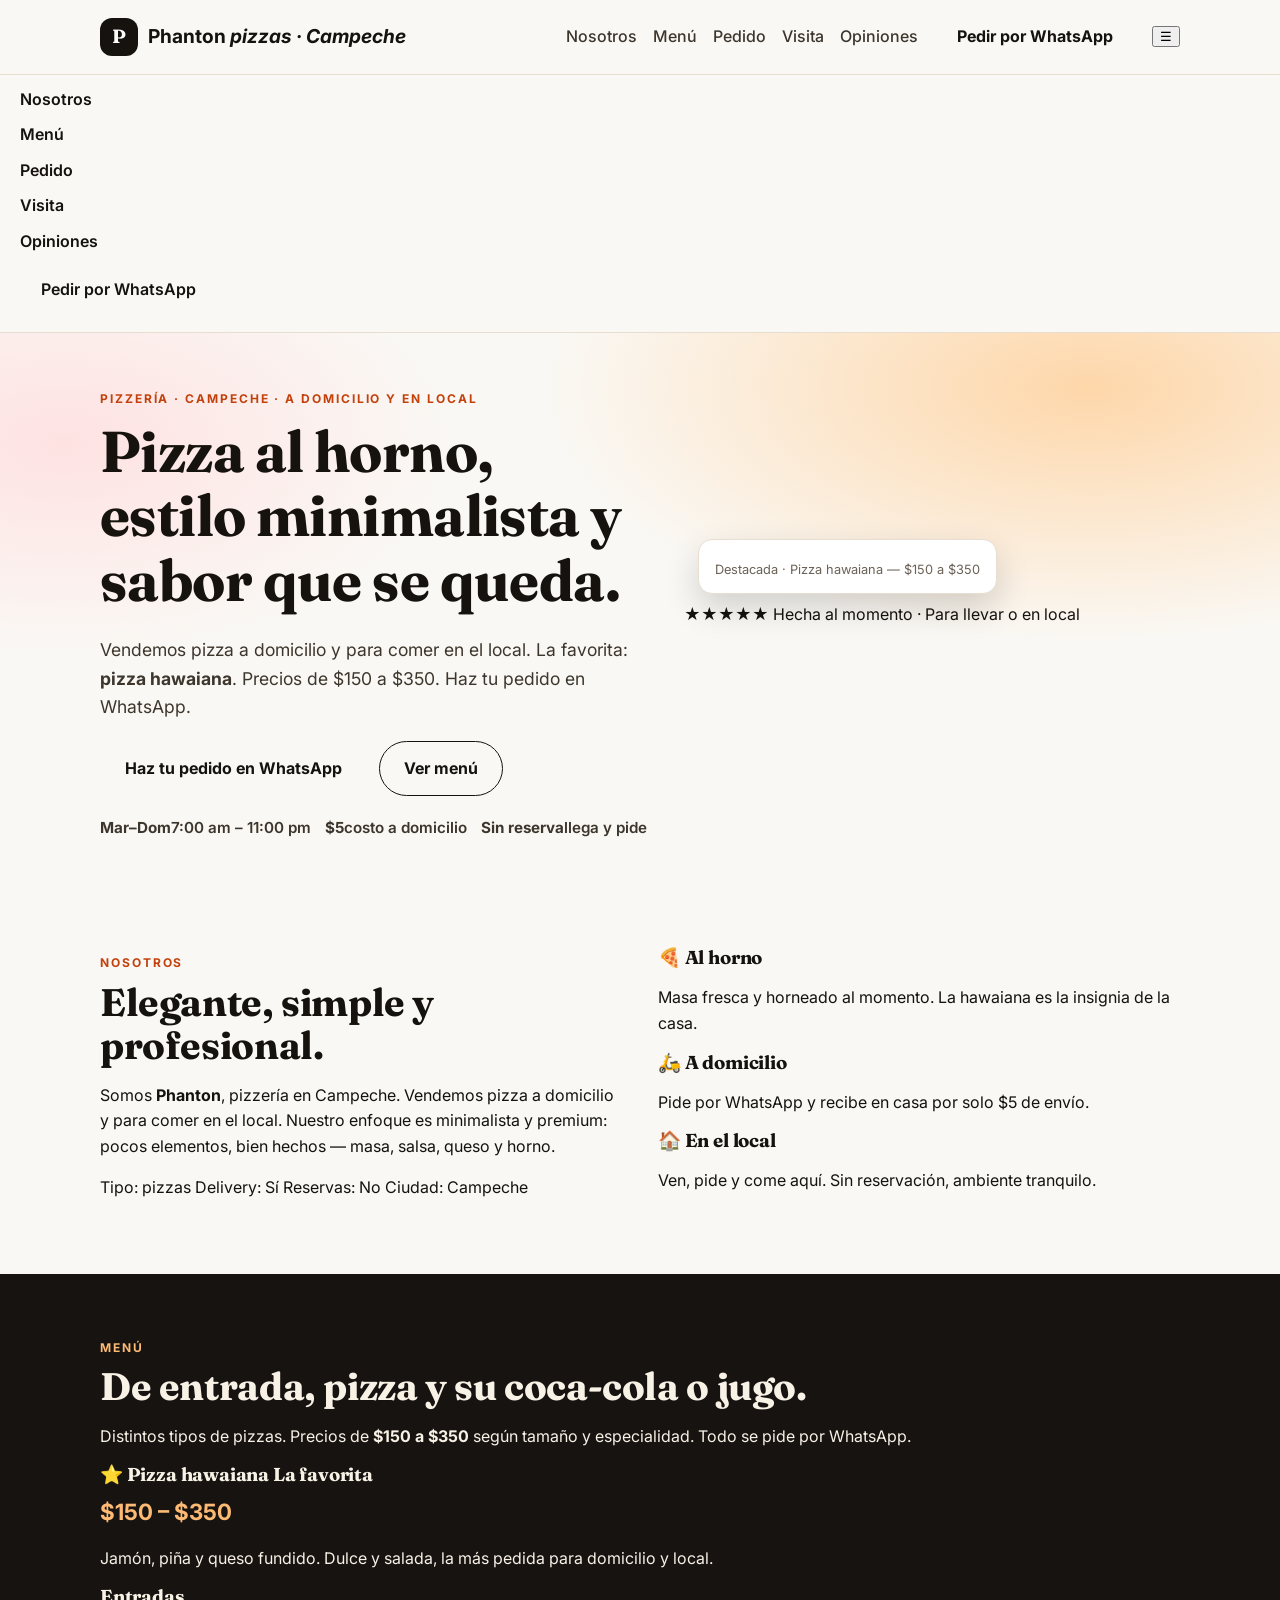
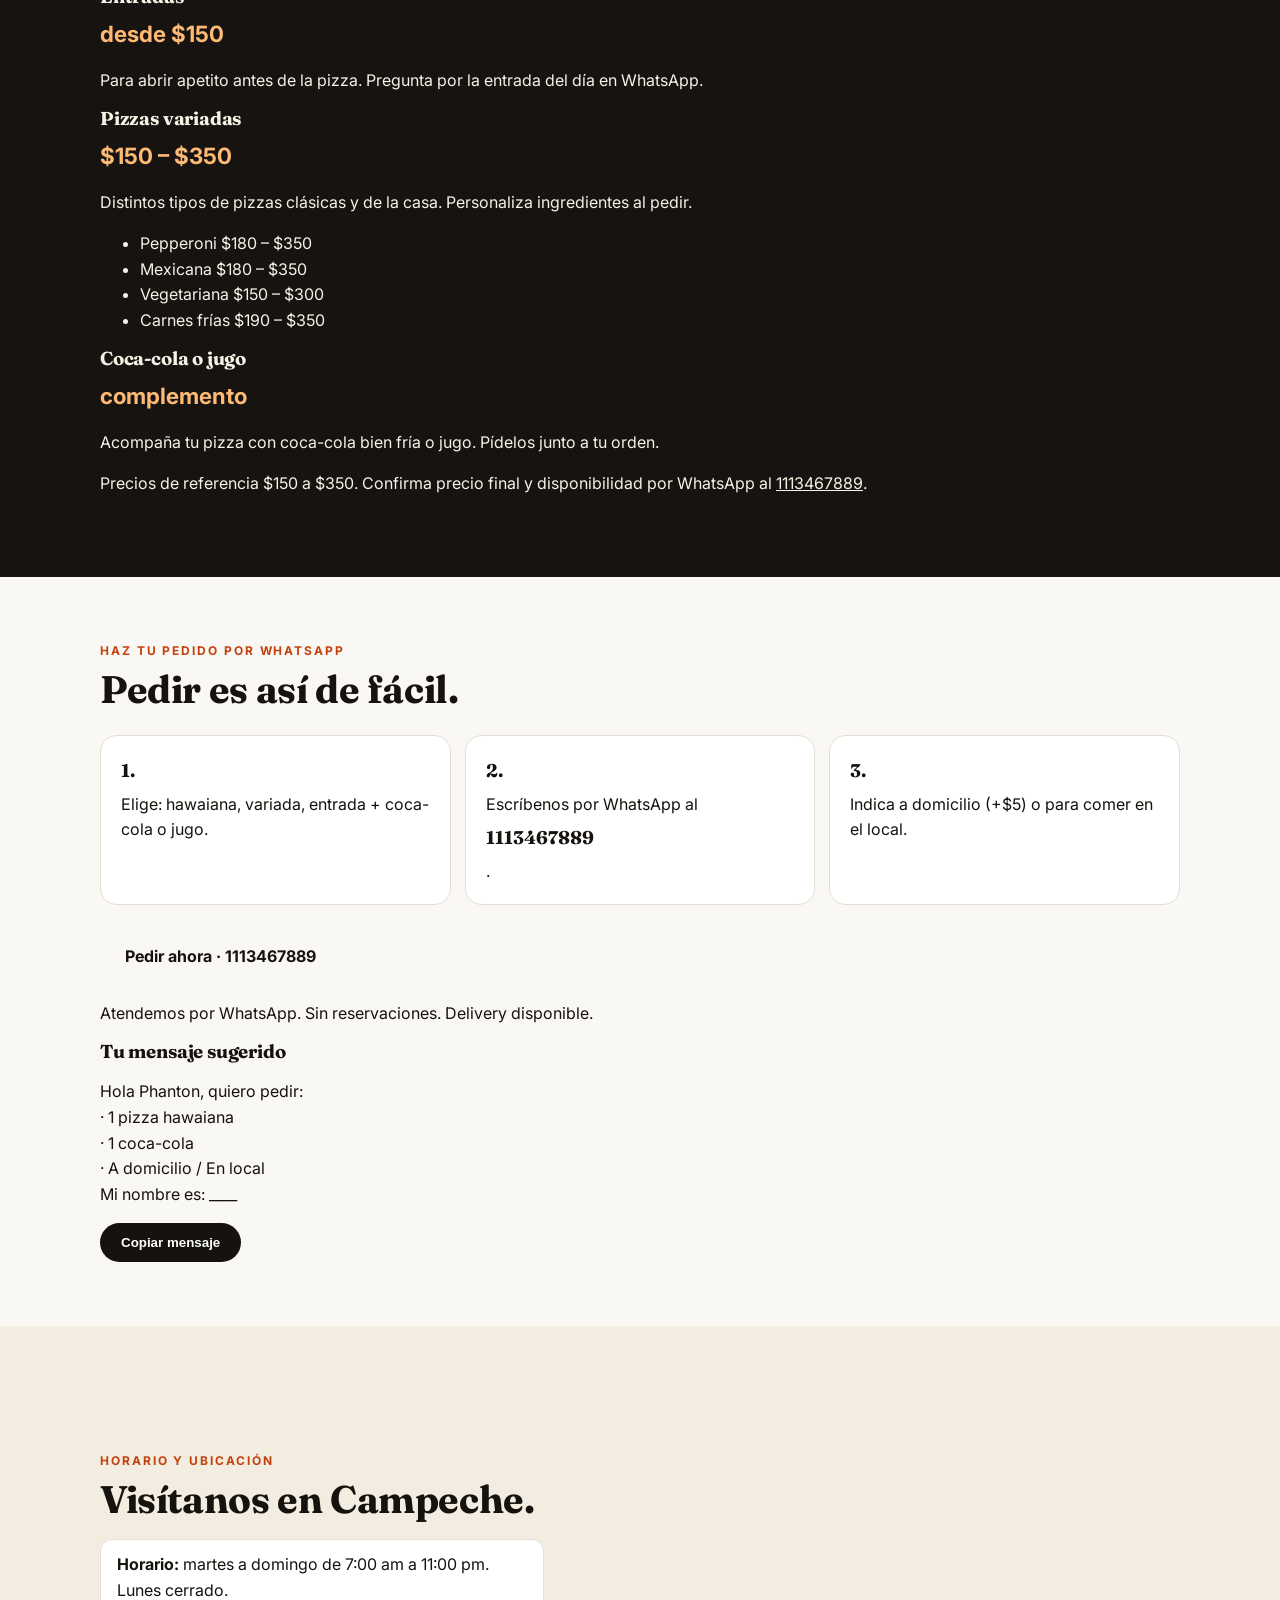
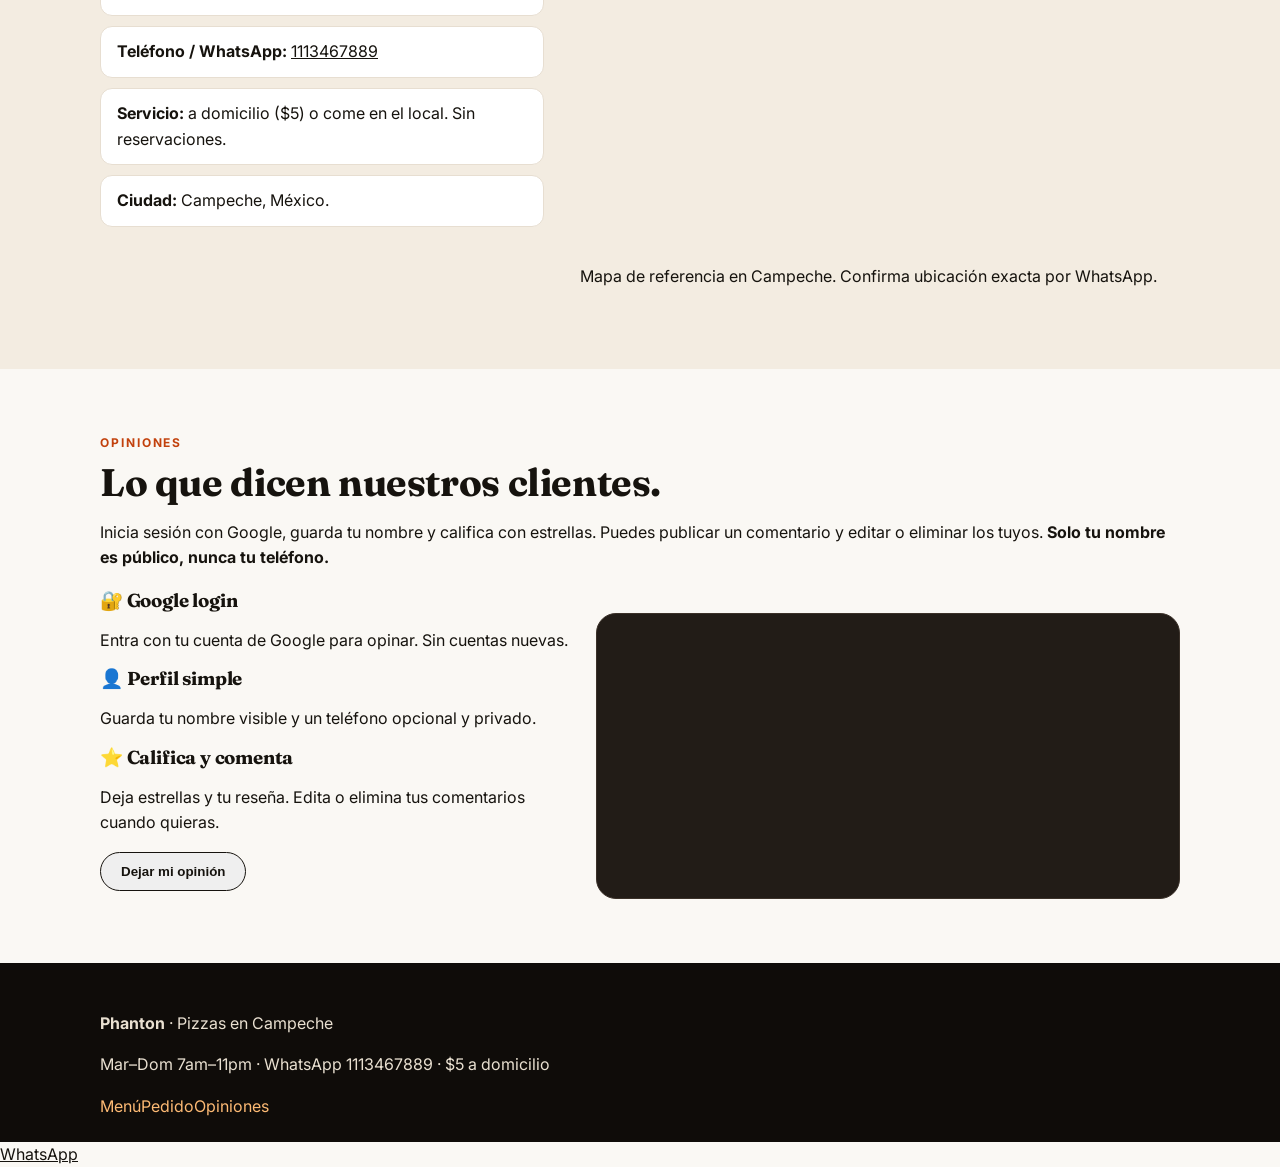
==== commit 8c1f12e0: "generate index.html" ====
--- a/index.html
+++ b/index.html
@@ -3,313 +3,217 @@
 <head>
 <meta charset="UTF-8">
 <meta name="viewport" content="width=device-width, initial-scale=1.0">
-<title>Phanton — Pizzería en Campeche | Pizza a domicilio y en local</title>
-<meta name="description" content="Phanton, pizzería en Campeche. Vendemos pizza a domicilio por solo $5 o come en el local. Pizza hawaiana, distintos tipos de pizzas, entradas, Coca-Cola o jugo. Martes a domingo 7am a 11pm. Pide por WhatsApp.">
-<link rel="stylesheet" href="styles.css">
-<link rel="icon" href="data:image/svg+xml,%3Csvg xmlns='http://www.w3.org/2000/svg' viewBox='0 0 64 64'%3E%3Crect width='64' height='64' rx='14' fill='%2316130e'/%3E%3Ctext x='32' y='44' font-size='36' text-anchor='middle' fill='white' font-family='Georgia'%3EP%3C/text%3E%3C/svg%3E">
-<meta name="theme-color" content="#16130e">
+<title>Phanton — Pizzas en Campeche</title>
+<meta name="description" content="Phanton · Pizzería en Campeche. Pizza hawaiana y variedades, entradas, coca-cola o jugo. Pide por WhatsApp. Martes a domingo 7am a 11pm.">
+<meta name="theme-color" content="#171310">
+<link rel="icon" href="data:image/svg+xml,%3Csvg xmlns='http://www.w3.org/2000/svg' viewBox='0 0 64 64'%3E%3Ccircle cx='32' cy='32' r='30' fill='%23171310'/%3E%3Ctext x='32' y='43' font-family='Georgia' font-size='34' fill='white' text-anchor='middle'%3EP%3C/text%3E%3C/svg%3E">
 <link rel="preconnect" href="https://fonts.googleapis.com">
 <link rel="preconnect" href="https://fonts.gstatic.com" crossorigin>
 <link href="https://fonts.googleapis.com/css2?family=Fraunces:opsz,wght@9..144,500;9..144,600;9..144,700&family=Inter:wght@400;500;600;700&display=swap" rel="stylesheet">
+<link rel="stylesheet" href="styles.css">
 </head>
 <body>
-<a class="skip" href="#contenido" data-eb-editable="link" data-eb-key="index.a.1" data-eb-role="a" data-eb-kind="link">Saltar al contenido</a>
-
-<header class="topbar" id="inicio">
+<a class="skip" href="#menu" data-eb-editable="link" data-eb-key="index.a.1" data-eb-role="a" data-eb-kind="link">Saltar al menú</a>
+
+<header class="topbar" id="top">
   <div class="wrap topbar-in">
-    <a class="brand" href="#inicio" aria-label="Phanton inicio" data-eb-editable="link" data-eb-key="index.a.2" data-eb-role="a" data-eb-kind="link">
+    <a class="brand" href="#top" aria-label="Phanton inicio" data-eb-editable="link" data-eb-key="index.a.2" data-eb-role="a" data-eb-kind="link">
       <span class="brand-mark" aria-hidden="true">P</span>
-      <span class="brand-txt">Phanton <small>Pizzería · Campeche</small></span>
+      <span class="brand-txt">Phanton <em>pizzas · Campeche</em></span>
     </a>
     <nav class="nav" aria-label="Navegación principal">
       <a href="#nosotros" data-eb-editable="link" data-eb-key="index.a.3" data-eb-role="a" data-eb-kind="link">Nosotros</a>
       <a href="#menu" data-eb-editable="link" data-eb-key="index.a.4" data-eb-role="a" data-eb-kind="link">Menú</a>
-      <a href="#como-pedir" data-eb-editable="link" data-eb-key="index.a.5" data-eb-role="a" data-eb-kind="link">Cómo pedir</a>
-      <a href="#visitanos" data-eb-editable="link" data-eb-key="index.a.6" data-eb-role="a" data-eb-kind="link">Visítanos</a>
+      <a href="#pedido" data-eb-editable="link" data-eb-key="index.a.5" data-eb-role="a" data-eb-kind="link">Pedido</a>
+      <a href="#visita" data-eb-editable="link" data-eb-key="index.a.6" data-eb-role="a" data-eb-kind="link">Visita</a>
       <a href="#opiniones" data-eb-editable="link" data-eb-key="index.a.7" data-eb-role="a" data-eb-kind="link">Opiniones</a>
     </nav>
-    <div class="top-actions">
-      <a class="btn btn-wa" href="https://wa.me/521113467889?text=Hola%20Phanton%2C%20quiero%20hacer%20un%20pedido%20de%20pizza" target="_blank" rel="noopener" data-eb-editable="link" data-eb-key="index.a.8" data-eb-role="a" data-eb-kind="link">Haz tu pedido en WhatsApp</a>
-      <button class="nav-toggle" id="navToggle" aria-expanded="false" aria-controls="mobileNav" aria-label="Abrir menú" data-eb-editable="link" data-eb-key="index.button.9" data-eb-role="button" data-eb-kind="link">☰</button>
-    </div>
-  </div>
-  <nav class="mobile-nav" id="mobileNav" hidden aria-label="Navegación móvil">
+    <a class="btn btn-wsp btn-sm" href="https://wa.me/1113467889?text=Hola%20Phanton%2C%20quiero%20hacer%20un%20pedido%20de%20pizza" target="_blank" rel="noopener" data-eb-editable="link" data-eb-key="index.a.8" data-eb-role="a" data-eb-kind="link">Pedir por WhatsApp</a>
+    <button class="menu-toggle" id="menuToggle" aria-label="Abrir menú" aria-expanded="false" data-eb-editable="link" data-eb-key="index.button.9" data-eb-role="button" data-eb-kind="link">☰</button>
+  </div>
+  <div class="mobile-nav" id="mobileNav">
     <a href="#nosotros" data-eb-editable="link" data-eb-key="index.a.10" data-eb-role="a" data-eb-kind="link">Nosotros</a>
     <a href="#menu" data-eb-editable="link" data-eb-key="index.a.11" data-eb-role="a" data-eb-kind="link">Menú</a>
-    <a href="#como-pedir" data-eb-editable="link" data-eb-key="index.a.12" data-eb-role="a" data-eb-kind="link">Cómo pedir</a>
-    <a href="#visitanos" data-eb-editable="link" data-eb-key="index.a.13" data-eb-role="a" data-eb-kind="link">Visítanos</a>
+    <a href="#pedido" data-eb-editable="link" data-eb-key="index.a.12" data-eb-role="a" data-eb-kind="link">Pedido</a>
+    <a href="#visita" data-eb-editable="link" data-eb-key="index.a.13" data-eb-role="a" data-eb-kind="link">Visita</a>
     <a href="#opiniones" data-eb-editable="link" data-eb-key="index.a.14" data-eb-role="a" data-eb-kind="link">Opiniones</a>
-    <a class="btn btn-wa" href="https://wa.me/521113467889?text=Hola%20Phanton%2C%20quiero%20hacer%20un%20pedido%20de%20pizza" target="_blank" rel="noopener" data-eb-editable="link" data-eb-key="index.a.15" data-eb-role="a" data-eb-kind="link">Pedir por WhatsApp</a>
-  </nav>
+    <a class="btn btn-wsp" href="https://wa.me/1113467889?text=Hola%20Phanton%2C%20quiero%20hacer%20un%20pedido%20de%20pizza" target="_blank" rel="noopener" data-eb-editable="link" data-eb-key="index.a.15" data-eb-role="a" data-eb-kind="link">Pedir por WhatsApp</a>
+  </div>
 </header>
 
-<main id="contenido">
-  <!-- HERO -->
-  <section class="hero">
-    <div class="wrap hero-grid">
-      <div class="hero-copy">
-        <p class="eyebrow" data-eb-editable="text" data-eb-key="index.p.16" data-eb-role="p" data-eb-kind="text">Pizzería · Campeche · Desde $150</p>
-        <h1 data-eb-editable="text" data-eb-key="index.h1.17" data-eb-role="h1" data-eb-kind="text">Pizza artesanal,<br><em>estilo minimalista</em> y sabor que se nota.</h1>
-        <p class="lead" data-eb-editable="text" data-eb-key="index.p.18" data-eb-role="p" data-eb-kind="text">Vendemos pizza a domicilio por solo <strong>$5 el envío</strong> o come en el local. Pide por WhatsApp y recibe tu pizza caliente.</p>
-        <div class="hero-cta">
-          <a class="btn btn-wa btn-lg" href="https://wa.me/521113467889?text=Hola%20Phanton%2C%20quiero%20hacer%20un%20pedido%20de%20pizza" target="_blank" rel="noopener" data-eb-editable="link" data-eb-key="index.a.19" data-eb-role="a" data-eb-kind="link">Haz tu pedido en WhatsApp · 111 346 7889</a>
-          <a class="btn btn-ghost btn-lg" href="#menu" data-eb-editable="link" data-eb-key="index.a.20" data-eb-role="a" data-eb-kind="link">Ver menú</a>
-        </div>
-        <ul class="hero-meta">
-          <li><span aria-hidden="true">🕖</span> Mar a Dom · 7 am a 11 pm</li>
-          <li><span aria-hidden="true">🛵</span> A domicilio $5</li>
-          <li><span aria-hidden="true">🍕</span> Precios $150 – $350</li>
-        </ul>
-      </div>
-      <div class="hero-media">
-        <figure>
-          <img src="https://upload.wikimedia.org/wikipedia/commons/a/a3/Eq_it-na_pizza-margherita_sep2005_sml.jpg" alt="Pizza artesanal recién horneada" loading="eager" width="800" height="600" data-eb-editable="image" data-eb-key="index.img.21" data-eb-role="img" data-eb-kind="image">
-          <figcaption>Pizza artesanal al horno — Phanton, Campeche</figcaption>
-        </figure>
-        <div class="hero-card">
-          <strong>★ La favorita</strong>
-          <span>Pizza hawaiana · la más pedida</span>
-          <a href="#menu" data-eb-editable="link" data-eb-key="index.a.22" data-eb-role="a" data-eb-kind="link">Ver destacada →</a>
-        </div>
-      </div>
-    </div>
-  </section>
-
-  <!-- CINTA -->
-  <div class="strip" role="note">
-    <div class="wrap strip-in">
-      <span>Elegante · Profesional · Minimalista premium</span>
-      <span aria-hidden="true">·</span>
-      <span>Pizzas · Entradas · Coca-Cola o jugo</span>
-      <span aria-hidden="true">·</span>
-      <span>Sin reservaciones — llega y pide</span>
-    </div>
-  </div>
-
-  <!-- NOSOTROS -->
-  <section class="section" id="nosotros">
-    <div class="wrap grid-2">
-      <div>
-        <p class="eyebrow" data-eb-editable="text" data-eb-key="index.p.23" data-eb-role="p" data-eb-kind="text">Nosotros</p>
-        <h2 data-eb-editable="text" data-eb-key="index.h2.24" data-eb-role="h2" data-eb-kind="text">Phanton: pizza a domicilio o en el local.</h2>
-        <p data-eb-editable="text" data-eb-key="index.p.25" data-eb-role="p" data-eb-kind="text">Somos una pizzería en <strong>Campeche</strong>. Hacemos pizzas al momento, con masa fresca e ingredientes generosos. Elige: <strong>te la llevamos a domicilio por $5</strong> o <strong>come en el local</strong>, tranquilo y en familia.</p>
-        <div class="feat-3">
-          <div class="feat"><span aria-hidden="true">🔥</span><h3 data-eb-editable="text" data-eb-key="index.h3.26" data-eb-role="h3" data-eb-kind="text">Horno al momento</h3><p data-eb-editable="text" data-eb-key="index.p.27" data-eb-role="p" data-eb-kind="text">Masa fresca y queso bien gratinado.</p></div>
-          <div class="feat"><span aria-hidden="true">🛵</span><h3 data-eb-editable="text" data-eb-key="index.h3.28" data-eb-role="h3" data-eb-kind="text">Domicilio $5</h3><p data-eb-editable="text" data-eb-key="index.p.29" data-eb-role="p" data-eb-kind="text">Pide por WhatsApp y llega caliente.</p></div>
-          <div class="feat"><span aria-hidden="true">🤍</span><h3 data-eb-editable="text" data-eb-key="index.h3.30" data-eb-role="h3" data-eb-kind="text">Trato simple</h3><p data-eb-editable="text" data-eb-key="index.p.31" data-eb-role="p" data-eb-kind="text">Sin reservaciones. Pides, comes, repites.</p></div>
-        </div>
-      </div>
-      <div class="card-media">
-        <img src="https://upload.wikimedia.org/wikipedia/commons/thumb/9/9b/20090121_Pizzeria_Italia_Groningen_NL.jpg/1280px-20090121_Pizzeria_Italia_Groningen_NL.jpg" alt="Interior acogedor de pizzería" loading="lazy" width="900" height="650" data-eb-editable="image" data-eb-key="index.img.32" data-eb-role="img" data-eb-kind="image">
-        <div class="card-media-txt">
-          <strong>Come en el local</strong>
-          <p data-eb-editable="text" data-eb-key="index.p.33" data-eb-role="p" data-eb-kind="text">Ambiente sencillo y familiar en Campeche.</p>
-        </div>
-        <p class="credit" data-eb-editable="text" data-eb-key="index.p.34" data-eb-role="p" data-eb-kind="text">Foto: Wikimedia Commons</p>
-      </div>
-    </div>
-  </section>
-
-  <!-- DESTACADA -->
-  <section class="section section-dark" id="destacada">
-    <div class="wrap grid-2">
-      <figure class="dish">
-        <img src="https://upload.wikimedia.org/wikipedia/commons/thumb/d/d1/Hawaiian_pizza_1.jpg/1280px-Hawaiian_pizza_1.jpg" alt="Pizza hawaiana con piña y jamón" loading="lazy" width="900" height="650" data-eb-editable="image" data-eb-key="index.img.35" data-eb-role="img" data-eb-kind="image">
-        <p class="credit" data-eb-editable="text" data-eb-key="index.p.36" data-eb-role="p" data-eb-kind="text">Foto: Wikimedia Commons — Hawaiian pizza</p>
+<main>
+<!-- HERO -->
+<section class="hero" id="inicio">
+  <div class="wrap hero-grid">
+    <div class="hero-copy">
+      <p class="eyebrow" data-eb-editable="text" data-eb-key="index.p.16" data-eb-role="p" data-eb-kind="text">Pizzería · Campeche · A domicilio y en local</p>
+      <h1 data-eb-editable="text" data-eb-key="index.h1.17" data-eb-role="h1" data-eb-kind="text">Pizza al horno,<br><span class="accent">estilo minimalista</span> y sabor que se queda.</h1>
+      <p class="lead" data-eb-editable="text" data-eb-key="index.p.18" data-eb-role="p" data-eb-kind="text">Vendemos pizza a domicilio y para comer en el local. La favorita: <strong>pizza hawaiana</strong>. Precios de $150 a $350. Haz tu pedido en WhatsApp.</p>
+      <div class="hero-cta">
+        <a class="btn btn-wsp btn-lg" href="https://wa.me/1113467889?text=Hola%20Phanton%2C%20quiero%20pedir%3A%20" target="_blank" rel="noopener" data-eb-editable="link" data-eb-key="index.a.19" data-eb-role="a" data-eb-kind="link">Haz tu pedido en WhatsApp</a>
+        <a class="btn btn-ghost btn-lg" href="#menu" data-eb-editable="link" data-eb-key="index.a.20" data-eb-role="a" data-eb-kind="link">Ver menú</a>
+      </div>
+      <ul class="hero-meta">
+        <li><strong>Mar–Dom</strong><span>7:00 am – 11:00 pm</span></li>
+        <li><strong>$5</strong><span>costo a domicilio</span></li>
+        <li><strong>Sin reserva</strong><span>llega y pide</span></li>
+      </ul>
+    </div>
+    <div class="hero-media">
+      <figure class="hero-card">
+        <img src="https://itm-void-excepcional.pages.dev/media-fallback/imagen-generica.jpg" alt="Pizza hawaiana al horno vista superior" loading="eager" onerror="this.style.display='none'" data-eb-editable="image" data-eb-key="index.img.21" data-eb-role="img" data-eb-kind="image">
+        <figcaption><span class="dot"></span> Destacada · Pizza hawaiana — $150 a $350</figcaption>
       </figure>
-      <div>
-        <p class="eyebrow eyebrow-light" data-eb-editable="text" data-eb-key="index.p.37" data-eb-role="p" data-eb-kind="text">La destacada de la casa</p>
-        <h2 data-eb-editable="text" data-eb-key="index.h2.38" data-eb-role="h2" data-eb-kind="text">Pizza hawaiana, la favorita de Phanton.</h2>
-        <p data-eb-editable="text" data-eb-key="index.p.39" data-eb-role="p" data-eb-kind="text">Jamón, piña dulce y queso fundido en masa dorada. La que más piden a domicilio y en el local.</p>
-        <p class="price" data-eb-editable="text" data-eb-key="index.p.40" data-eb-role="p" data-eb-kind="text">Desde $150 <small>· pizzas de $150 a $350 según tamaño y especialidad</small></p>
-        <div class="row">
-          <a class="btn btn-wa btn-lg" href="https://wa.me/521113467889?text=Hola%20Phanton%2C%20quiero%20una%20pizza%20hawaiana" target="_blank" rel="noopener" data-eb-editable="link" data-eb-key="index.a.41" data-eb-role="a" data-eb-kind="link">Pedir hawaiana por WhatsApp</a>
-          <a class="btn btn-ghost-light" href="#menu" data-eb-editable="link" data-eb-key="index.a.42" data-eb-role="a" data-eb-kind="link">Ver todo el menú</a>
-        </div>
-      </div>
-    </div>
-  </section>
-
-  <!-- MENU -->
-  <section class="section" id="menu">
-    <div class="wrap">
-      <p class="eyebrow" data-eb-editable="text" data-eb-key="index.p.43" data-eb-role="p" data-eb-kind="text">Menú</p>
-      <h2 data-eb-editable="text" data-eb-key="index.h2.44" data-eb-role="h2" data-eb-kind="text">De entrada, pizzas y su Coca-Cola o jugo.</h2>
-      <p class="sub" data-eb-editable="text" data-eb-key="index.p.45" data-eb-role="p" data-eb-kind="text">Precios de <strong>$150 a $350</strong>. Distintos tipos de pizzas. Todo se pide por WhatsApp.</p>
-
-      <div class="tabs" role="tablist" aria-label="Categorías del menú">
-        <button class="tab active" role="tab" aria-selected="true" data-filter="all" data-eb-editable="link" data-eb-key="index.button.46" data-eb-role="button" data-eb-kind="link">Todo</button>
-        <button class="tab" role="tab" aria-selected="false" data-filter="entradas" data-eb-editable="link" data-eb-key="index.button.47" data-eb-role="button" data-eb-kind="link">De entrada</button>
-        <button class="tab" role="tab" aria-selected="false" data-filter="pizzas" data-eb-editable="link" data-eb-key="index.button.48" data-eb-role="button" data-eb-kind="link">Pizzas</button>
-        <button class="tab" role="tab" aria-selected="false" data-filter="bebidas" data-eb-editable="link" data-eb-key="index.button.49" data-eb-role="button" data-eb-kind="link">Coca-Cola o jugo</button>
-      </div>
-
-      <div class="menu-grid" id="menuGrid">
-        <article class="menu-card" data-cat="entradas">
-          <h3 data-eb-editable="text" data-eb-key="index.h3.50" data-eb-role="h3" data-eb-kind="text">Pan de ajo</h3>
-          <p class="desc" data-eb-editable="text" data-eb-key="index.p.51" data-eb-role="p" data-eb-kind="text">De entrada · pan dorado con ajo y orégano.</p>
-          <p class="mprice" data-eb-editable="text" data-eb-key="index.p.52" data-eb-role="p" data-eb-kind="text">$150</p>
-          <a class="mini-wa" href="https://wa.me/521113467889?text=Hola%20Phanton%2C%20quiero%20pan%20de%20ajo" target="_blank" rel="noopener" data-eb-editable="link" data-eb-key="index.a.53" data-eb-role="a" data-eb-kind="link">Pedir →</a>
-        </article>
-        <article class="menu-card" data-cat="entradas">
-          <h3 data-eb-editable="text" data-eb-key="index.h3.54" data-eb-role="h3" data-eb-kind="text">Papas al horno</h3>
-          <p class="desc" data-eb-editable="text" data-eb-key="index.p.55" data-eb-role="p" data-eb-kind="text">De entrada · crujientes, con toque de queso.</p>
-          <p class="mprice" data-eb-editable="text" data-eb-key="index.p.56" data-eb-role="p" data-eb-kind="text">$150</p>
-          <a class="mini-wa" href="https://wa.me/521113467889?text=Hola%20Phanton%2C%20quiero%20papas%20al%20horno" target="_blank" rel="noopener" data-eb-editable="link" data-eb-key="index.a.57" data-eb-role="a" data-eb-kind="link">Pedir →</a>
-        </article>
-        <article class="menu-card featured" data-cat="pizzas">
-          <span class="badge">★ Favorita</span>
-          <h3 data-eb-editable="text" data-eb-key="index.h3.58" data-eb-role="h3" data-eb-kind="text">Pizza hawaiana</h3>
-          <p class="desc" data-eb-editable="text" data-eb-key="index.p.59" data-eb-role="p" data-eb-kind="text">Jamón, piña y queso fundido. La más pedida.</p>
-          <p class="mprice" data-eb-editable="text" data-eb-key="index.p.60" data-eb-role="p" data-eb-kind="text">$180 – $320</p>
-          <a class="mini-wa" href="https://wa.me/521113467889?text=Hola%20Phanton%2C%20quiero%20pizza%20hawaiana" target="_blank" rel="noopener" data-eb-editable="link" data-eb-key="index.a.61" data-eb-role="a" data-eb-kind="link">Pedir →</a>
-        </article>
-        <article class="menu-card" data-cat="pizzas">
-          <h3 data-eb-editable="text" data-eb-key="index.h3.62" data-eb-role="h3" data-eb-kind="text">Pizza pepperoni</h3>
-          <p class="desc" data-eb-editable="text" data-eb-key="index.p.63" data-eb-role="p" data-eb-kind="text">Pepperoni generoso y queso gratinado.</p>
-          <p class="mprice" data-eb-editable="text" data-eb-key="index.p.64" data-eb-role="p" data-eb-kind="text">$180 – $330</p>
-          <a class="mini-wa" href="https://wa.me/521113467889?text=Hola%20Phanton%2C%20quiero%20pizza%20de%20pepperoni" target="_blank" rel="noopener" data-eb-editable="link" data-eb-key="index.a.65" data-eb-role="a" data-eb-kind="link">Pedir →</a>
-        </article>
-        <article class="menu-card" data-cat="pizzas">
-          <h3 data-eb-editable="text" data-eb-key="index.h3.66" data-eb-role="h3" data-eb-kind="text">Pizza mexicana</h3>
-          <p class="desc" data-eb-editable="text" data-eb-key="index.p.67" data-eb-role="p" data-eb-kind="text">Chorizo, jalapeño, cebolla y queso.</p>
-          <p class="mprice" data-eb-editable="text" data-eb-key="index.p.68" data-eb-role="p" data-eb-kind="text">$190 – $350</p>
-          <a class="mini-wa" href="https://wa.me/521113467889?text=Hola%20Phanton%2C%20quiero%20pizza%20mexicana" target="_blank" rel="noopener" data-eb-editable="link" data-eb-key="index.a.69" data-eb-role="a" data-eb-kind="link">Pedir →</a>
-        </article>
-        <article class="menu-card" data-cat="pizzas">
-          <h3 data-eb-editable="text" data-eb-key="index.h3.70" data-eb-role="h3" data-eb-kind="text">Pizza de queso</h3>
-          <p class="desc" data-eb-editable="text" data-eb-key="index.p.71" data-eb-role="p" data-eb-kind="text">Clásica, de puro queso fundido.</p>
-          <p class="mprice" data-eb-editable="text" data-eb-key="index.p.72" data-eb-role="p" data-eb-kind="text">$150 – $290</p>
-          <a class="mini-wa" href="https://wa.me/521113467889?text=Hola%20Phanton%2C%20quiero%20pizza%20de%20queso" target="_blank" rel="noopener" data-eb-editable="link" data-eb-key="index.a.73" data-eb-role="a" data-eb-kind="link">Pedir →</a>
-        </article>
-        <article class="menu-card" data-cat="bebidas">
-          <h3 data-eb-editable="text" data-eb-key="index.h3.74" data-eb-role="h3" data-eb-kind="text">Coca-Cola</h3>
-          <p class="desc" data-eb-editable="text" data-eb-key="index.p.75" data-eb-role="p" data-eb-kind="text">Bien fría, para acompañar tu pizza.</p>
-          <p class="mprice" data-eb-editable="text" data-eb-key="index.p.76" data-eb-role="p" data-eb-kind="text">Incluida / desde $150 el combo</p>
-          <a class="mini-wa" href="https://wa.me/521113467889?text=Hola%20Phanton%2C%20quiero%20pizza%20con%20Coca-Cola" target="_blank" rel="noopener" data-eb-editable="link" data-eb-key="index.a.77" data-eb-role="a" data-eb-kind="link">Pedir →</a>
-        </article>
-        <article class="menu-card" data-cat="bebidas">
-          <h3 data-eb-editable="text" data-eb-key="index.h3.78" data-eb-role="h3" data-eb-kind="text">Jugo natural</h3>
-          <p class="desc" data-eb-editable="text" data-eb-key="index.p.79" data-eb-role="p" data-eb-kind="text">Distintos sabores, frescos del día.</p>
-          <p class="mprice" data-eb-editable="text" data-eb-key="index.p.80" data-eb-role="p" data-eb-kind="text">Incluido / desde $150 el combo</p>
-          <a class="mini-wa" href="https://wa.me/521113467889?text=Hola%20Phanton%2C%20quiero%20pizza%20con%20jugo" target="_blank" rel="noopener" data-eb-editable="link" data-eb-key="index.a.81" data-eb-role="a" data-eb-kind="link">Pedir →</a>
-        </article>
-      </div>
-
-      <div class="wrap grid-2 menu-visual">
-        <figure>
-          <img src="https://upload.wikimedia.org/wikipedia/commons/thumb/e/ef/Fat_Slice_pepperoni_pizza_slice.JPG/1280px-Fat_Slice_pepperoni_pizza_slice.JPG" alt="Rebanada de pizza de pepperoni" loading="lazy" width="900" height="650" data-eb-editable="image" data-eb-key="index.img.82" data-eb-role="img" data-eb-kind="image">
-          <figcaption>Distintos tipos de pizzas, al momento.</figcaption>
-        </figure>
-        <figure>
-          <img src="https://upload.wikimedia.org/wikipedia/commons/thumb/e/e8/15-09-26-RalfR-WLC-0098_-_Coca-Cola_glass_bottle_%28Germany%29.jpg/1280px-15-09-26-RalfR-WLC-0098_-_Coca-Cola_glass_bottle_%28Germany%29.jpg" alt="Botella de Coca-Cola bien fría" loading="lazy" width="900" height="650" data-eb-editable="image" data-eb-key="index.img.83" data-eb-role="img" data-eb-kind="image">
-          <figcaption>Tu pizza con su Coca-Cola o jugo.</figcaption>
-        </figure>
-      </div>
-      <p class="note" data-eb-editable="text" data-eb-key="index.p.84" data-eb-role="p" data-eb-kind="text">Nota de precios: pizzas de $150 a $350 según tamaño y especialidad. Envío a domicilio: $5.</p>
-    </div>
-  </section>
-
-  <!-- COMO PEDIR -->
-  <section class="section section-cream" id="como-pedir">
-    <div class="wrap">
-      <p class="eyebrow" data-eb-editable="text" data-eb-key="index.p.85" data-eb-role="p" data-eb-kind="text">Cómo pedir</p>
-      <h2 data-eb-editable="text" data-eb-key="index.h2.86" data-eb-role="h2" data-eb-kind="text">Pide por WhatsApp en 3 pasos.</h2>
+      <div class="hero-badge">
+        <span class="stars" aria-hidden="true">★★★★★</span>
+        <span>Hecha al momento · Para llevar o en local</span>
+      </div>
+    </div>
+  </div>
+</section>
+
+<!-- NOSOTROS -->
+<section class="section" id="nosotros">
+  <div class="wrap grid-2">
+    <div>
+      <p class="eyebrow" data-eb-editable="text" data-eb-key="index.p.22" data-eb-role="p" data-eb-kind="text">Nosotros</p>
+      <h2 data-eb-editable="text" data-eb-key="index.h2.23" data-eb-role="h2" data-eb-kind="text">Elegante, simple y profesional.</h2>
+      <p data-eb-editable="text" data-eb-key="index.p.24" data-eb-role="p" data-eb-kind="text">Somos <strong>Phanton</strong>, pizzería en Campeche. Vendemos pizza a domicilio y para comer en el local. Nuestro enfoque es minimalista y premium: pocos elementos, bien hechos — masa, salsa, queso y horno.</p>
+      <div class="pill-row">
+        <span class="pill">Tipo: pizzas</span>
+        <span class="pill">Delivery: Sí</span>
+        <span class="pill">Reservas: No</span>
+        <span class="pill">Ciudad: Campeche</span>
+      </div>
+    </div>
+    <div class="card-list">
+      <div class="mini-card"><h3 data-eb-editable="text" data-eb-key="index.h3.25" data-eb-role="h3" data-eb-kind="text">🍕 Al horno</h3><p data-eb-editable="text" data-eb-key="index.p.26" data-eb-role="p" data-eb-kind="text">Masa fresca y horneado al momento. La hawaiana es la insignia de la casa.</p></div>
+      <div class="mini-card"><h3 data-eb-editable="text" data-eb-key="index.h3.27" data-eb-role="h3" data-eb-kind="text">🛵 A domicilio</h3><p data-eb-editable="text" data-eb-key="index.p.28" data-eb-role="p" data-eb-kind="text">Pide por WhatsApp y recibe en casa por solo $5 de envío.</p></div>
+      <div class="mini-card"><h3 data-eb-editable="text" data-eb-key="index.h3.29" data-eb-role="h3" data-eb-kind="text">🏠 En el local</h3><p data-eb-editable="text" data-eb-key="index.p.30" data-eb-role="p" data-eb-kind="text">Ven, pide y come aquí. Sin reservación, ambiente tranquilo.</p></div>
+    </div>
+  </div>
+</section>
+
+<!-- MENU -->
+<section class="section section-dark" id="menu">
+  <div class="wrap">
+    <p class="eyebrow eyebrow-light" data-eb-editable="text" data-eb-key="index.p.31" data-eb-role="p" data-eb-kind="text">Menú</p>
+    <div class="menu-head">
+      <h2 data-eb-editable="text" data-eb-key="index.h2.32" data-eb-role="h2" data-eb-kind="text">De entrada, pizza y su coca-cola o jugo.</h2>
+      <p data-eb-editable="text" data-eb-key="index.p.33" data-eb-role="p" data-eb-kind="text">Distintos tipos de pizzas. Precios de <strong>$150 a $350</strong> según tamaño y especialidad. Todo se pide por WhatsApp.</p>
+    </div>
+    <div class="menu-feature">
+      <div class="menu-photo">
+        <img src="https://itm-void-excepcional.pages.dev/media-fallback/imagen-generica.jpg" alt="Variedad de pizzas en mesa rústica" loading="lazy" onerror="this.style.display='none'" data-eb-editable="image" data-eb-key="index.img.34" data-eb-role="img" data-eb-kind="image">
+      </div>
+      <div class="menu-cats">
+        <article class="menu-cat featured">
+          <div class="menu-cat-top"><h3 data-eb-editable="text" data-eb-key="index.h3.35" data-eb-role="h3" data-eb-kind="text">⭐ Pizza hawaiana <span class="tag">La favorita</span></h3><span class="price">$150 – $350</span></div>
+          <p data-eb-editable="text" data-eb-key="index.p.36" data-eb-role="p" data-eb-kind="text">Jamón, piña y queso fundido. Dulce y salada, la más pedida para domicilio y local.</p>
+        </article>
+        <article class="menu-cat">
+          <div class="menu-cat-top"><h3 data-eb-editable="text" data-eb-key="index.h3.37" data-eb-role="h3" data-eb-kind="text">Entradas</h3><span class="price">desde $150</span></div>
+          <p data-eb-editable="text" data-eb-key="index.p.38" data-eb-role="p" data-eb-kind="text">Para abrir apetito antes de la pizza. Pregunta por la entrada del día en WhatsApp.</p>
+        </article>
+        <article class="menu-cat">
+          <div class="menu-cat-top"><h3 data-eb-editable="text" data-eb-key="index.h3.39" data-eb-role="h3" data-eb-kind="text">Pizzas variadas</h3><span class="price">$150 – $350</span></div>
+          <p data-eb-editable="text" data-eb-key="index.p.40" data-eb-role="p" data-eb-kind="text">Distintos tipos de pizzas clásicas y de la casa. Personaliza ingredientes al pedir.</p>
+          <ul class="menu-list">
+            <li>Pepperoni <span>$180 – $350</span></li>
+            <li>Mexicana <span>$180 – $350</span></li>
+            <li>Vegetariana <span>$150 – $300</span></li>
+            <li>Carnes frías <span>$190 – $350</span></li>
+          </ul>
+        </article>
+        <article class="menu-cat">
+          <div class="menu-cat-top"><h3 data-eb-editable="text" data-eb-key="index.h3.41" data-eb-role="h3" data-eb-kind="text">Coca-cola o jugo</h3><span class="price">complemento</span></div>
+          <p data-eb-editable="text" data-eb-key="index.p.42" data-eb-role="p" data-eb-kind="text">Acompaña tu pizza con coca-cola bien fría o jugo. Pídelos junto a tu orden.</p>
+        </article>
+      </div>
+    </div>
+    <p class="menu-note" data-eb-editable="text" data-eb-key="index.p.43" data-eb-role="p" data-eb-kind="text">Precios de referencia $150 a $350. Confirma precio final y disponibilidad por WhatsApp al <a href="https://wa.me/1113467889" target="_blank" rel="noopener" data-eb-editable="link" data-eb-key="index.a.44" data-eb-role="a" data-eb-kind="link">1113467889</a>.</p>
+  </div>
+</section>
+
+<!-- PEDIDO -->
+<section class="section" id="pedido">
+  <div class="wrap pedido-box">
+    <div>
+      <p class="eyebrow" data-eb-editable="text" data-eb-key="index.p.45" data-eb-role="p" data-eb-kind="text">Haz tu pedido por WhatsApp</p>
+      <h2 data-eb-editable="text" data-eb-key="index.h2.46" data-eb-role="h2" data-eb-kind="text">Pedir es así de fácil.</h2>
       <ol class="steps">
-        <li><strong>1. Elige tu pizza</strong><span>Hawaiana, pepperoni, mexicana o de queso, más tu entrada y bebida.</span></li>
-        <li><strong>2. Escríbenos al 111 346 7889</strong><span>Dinos tu pedido y si es a domicilio o para comer en el local.</span></li>
-        <li><strong>3. Recibe y disfruta</strong><span>Domicilio por $5 o te esperamos en el local. Sin reservaciones.</span></li>
+        <li><strong>1.</strong> Elige: hawaiana, variada, entrada + coca-cola o jugo.</li>
+        <li><strong>2.</strong> Escríbenos por WhatsApp al <strong>1113467889</strong>.</li>
+        <li><strong>3.</strong> Indica a domicilio (+$5) o para comer en el local.</li>
       </ol>
-      <div class="row center">
-        <a class="btn btn-wa btn-lg" href="https://wa.me/521113467889?text=Hola%20Phanton%2C%20quiero%20hacer%20un%20pedido" target="_blank" rel="noopener" data-eb-editable="link" data-eb-key="index.a.87" data-eb-role="a" data-eb-kind="link">Haz tu pedido en WhatsApp</a>
-        <a class="btn btn-ghost" href="tel:+521113467889" data-eb-editable="link" data-eb-key="index.a.88" data-eb-role="a" data-eb-kind="link">Llamar: 111 346 7889</a>
-      </div>
-      <p class="small-center" data-eb-editable="text" data-eb-key="index.p.89" data-eb-role="p" data-eb-kind="text">Aceptamos pedidos solo por WhatsApp · No aceptamos reservaciones · Sí hacemos delivery</p>
-    </div>
-  </section>
-
-  <!-- VISITANOS -->
-  <section class="section" id="visitanos">
-    <div class="wrap grid-2">
-      <div>
-        <p class="eyebrow" data-eb-editable="text" data-eb-key="index.p.90" data-eb-role="p" data-eb-kind="text">Horario y ubicación</p>
-        <h2 data-eb-editable="text" data-eb-key="index.h2.91" data-eb-role="h2" data-eb-kind="text">Te esperamos en Campeche.</h2>
-        <ul class="info-list">
-          <li><strong>Horario:</strong> martes a domingo de 7 am a 11 pm</li>
-          <li><strong>Teléfono / WhatsApp:</strong> <a href="https://wa.me/521113467889" target="_blank" rel="noopener" data-eb-editable="link" data-eb-key="index.a.92" data-eb-role="a" data-eb-kind="link">111 346 7889</a></li>
-          <li><strong>Servicio:</strong> a domicilio ($5) o come en el local</li>
-          <li><strong>Ciudad:</strong> Campeche</li>
-        </ul>
-        <div class="row">
-          <a class="btn btn-dark" href="https://wa.me/521113467889?text=Hola%20Phanton%2C%20quiero%20hacer%20un%20pedido" target="_blank" rel="noopener" data-eb-editable="link" data-eb-key="index.a.93" data-eb-role="a" data-eb-kind="link">Pedir ahora</a>
-        </div>
-      </div>
-      <div class="map-wrap">
-        <iframe title="Mapa: Pizzas y Tacos El Suspiro, Campeche" src="https://www.google.com/maps/embed?pb=!1m18!1m12!1m3!1d1590204.7511493105!2d-90.0833210465046!3d19.18394339423709!2m3!1f0!2f0!3f0!3m2!1i1024!2i768!4f13.1!3m3!1m2!1s0x8f5a55d2e2bd4cb3%3A0x18dfb8a962aab997!2sPizzas%20y%20Tacos%20EL%20SUSPIRO!5e1!3m2!1ses-419!2smx!4v1788581362156!5m2!1ses-419!2smx" width="600" height="450" style="border:0" allowfullscreen loading="lazy" referrerpolicy="strict-origin-when-cross-origin"></iframe>
-      </div>
-    </div>
-  </section>
-
-  <!-- OPINIONES / COMENTARIOS -->
-  <section class="section section-dark" id="opiniones">
-    <div class="wrap">
-      <p class="eyebrow eyebrow-light" data-eb-editable="text" data-eb-key="index.p.94" data-eb-role="p" data-eb-kind="text">Opiniones de clientes</p>
-      <h2 data-eb-editable="text" data-eb-key="index.h2.95" data-eb-role="h2" data-eb-kind="text">¿Ya probaste Phanton? Cuéntanos.</h2>
-      <p class="sub-light" data-eb-editable="text" data-eb-key="index.p.96" data-eb-role="p" data-eb-kind="text">Inicia sesión con Google, guarda tu nombre, califica con estrellas y publica tu comentario. Tu teléfono es opcional y siempre privado: públicamente solo se muestra tu nombre.</p>
-
-      <div class="comments-shell" data-itm-comments-shell>
-        <div class="comments-grid">
-          <div class="profile-card">
-            <h3 data-eb-editable="text" data-eb-key="index.h3.97" data-eb-role="h3" data-eb-kind="text">Tu perfil</h3>
-            <p class="muted" data-eb-editable="text" data-eb-key="index.p.98" data-eb-role="p" data-eb-kind="text">Aquí puedes iniciar sesión con Google, guardar tu nombre y teléfono opcional privado, y cerrar sesión cuando quieras.</p>
-            <div data-itm-profile data-project-id="caf5ed07-fb64-4bcb-96b5-abfb4fa93d42"></div>
-            <ul class="how">
-              <li>🔑 Inicio de sesión con Google</li>
-              <li>👤 Nombre público + teléfono opcional privado</li>
-              <li>🚪 Cerrar sesión cuando quieras</li>
-            </ul>
-          </div>
-          <div class="comments-card">
-            <h3 data-eb-editable="text" data-eb-key="index.h3.99" data-eb-role="h3" data-eb-kind="text">Reseñas y comentarios</h3>
-            <p class="muted" data-eb-editable="text" data-eb-key="index.p.100" data-eb-role="p" data-eb-kind="text">Califica con estrellas, publica tu comentario y edita o elimina tus propios comentarios.</p>
-            <div data-itm-comments data-project-id="caf5ed07-fb64-4bcb-96b5-abfb4fa93d42"></div>
-            <ul class="how">
-              <li>⭐ Calificación con estrellas</li>
-              <li>💬 Publicar comentario</li>
-              <li>✏️ Editar / eliminar tus propios comentarios</li>
-            </ul>
-          </div>
-        </div>
-      </div>
-    </div>
-  </section>
-
-  <!-- CONTACTO / FOOTER -->
-  <footer class="footer" id="contacto">
-    <div class="wrap footer-grid">
-      <div>
-        <p class="brand-foot" data-eb-editable="text" data-eb-key="index.p.101" data-eb-role="p" data-eb-kind="text"><span class="brand-mark" aria-hidden="true">P</span> Phanton</p>
-        <p data-eb-editable="text" data-eb-key="index.p.102" data-eb-role="p" data-eb-kind="text">Pizzería en Campeche. Pizza a domicilio por $5 o come en el local. Martes a domingo, 7 am a 11 pm.</p>
-      </div>
-      <div>
-        <h3 data-eb-editable="text" data-eb-key="index.h3.103" data-eb-role="h3" data-eb-kind="text">Contacto</h3>
-        <p data-eb-editable="text" data-eb-key="index.p.104" data-eb-role="p" data-eb-kind="text"><a href="https://wa.me/521113467889" target="_blank" rel="noopener" data-eb-editable="link" data-eb-key="index.a.105" data-eb-role="a" data-eb-kind="link">WhatsApp: 111 346 7889</a><br><a href="tel:+521113467889" data-eb-editable="link" data-eb-key="index.a.106" data-eb-role="a" data-eb-kind="link">Llamar</a></p>
-      </div>
-      <div>
-        <h3 data-eb-editable="text" data-eb-key="index.h3.107" data-eb-role="h3" data-eb-kind="text">Explora</h3>
-        <p data-eb-editable="text" data-eb-key="index.p.108" data-eb-role="p" data-eb-kind="text"><a href="#menu" data-eb-editable="link" data-eb-key="index.a.109" data-eb-role="a" data-eb-kind="link">Menú</a><br><a href="#como-pedir" data-eb-editable="link" data-eb-key="index.a.110" data-eb-role="a" data-eb-kind="link">Cómo pedir</a><br><a href="#opiniones" data-eb-editable="link" data-eb-key="index.a.111" data-eb-role="a" data-eb-kind="link">Opiniones</a></p>
-      </div>
-    </div>
-    <div class="wrap foot-base">
-      <small>© 2026 Phanton · Campeche · Sitio informativo, pedidos por WhatsApp.</small>
-      <small>Fotos: Wikimedia Commons · Sin tienda en línea.</small>
-    </div>
-  </footer>
+      <div class="pedido-cta">
+        <a class="btn btn-wsp btn-lg" href="https://wa.me/1113467889?text=Hola%20Phanton%2C%20quiero%20pedir%20una%20pizza%20hawaiana%20%F0%9F%8D%95" target="_blank" rel="noopener" data-eb-editable="link" data-eb-key="index.a.47" data-eb-role="a" data-eb-kind="link">Pedir ahora · 1113467889</a>
+        <p class="small" data-eb-editable="text" data-eb-key="index.p.48" data-eb-role="p" data-eb-kind="text">Atendemos por WhatsApp. Sin reservaciones. Delivery disponible.</p>
+      </div>
+    </div>
+    <aside class="pedido-card" aria-label="Resumen de pedido">
+      <h3 data-eb-editable="text" data-eb-key="index.h3.49" data-eb-role="h3" data-eb-kind="text">Tu mensaje sugerido</h3>
+      <p class="wsp-preview" data-eb-editable="text" data-eb-key="index.p.50" data-eb-role="p" data-eb-kind="text">Hola Phanton, quiero pedir:<br>· 1 pizza hawaiana<br>· 1 coca-cola<br>· A domicilio / En local<br>Mi nombre es: ____</p>
+      <button class="btn btn-dark" id="copyMsg" type="button" data-eb-editable="link" data-eb-key="index.button.51" data-eb-role="button" data-eb-kind="link">Copiar mensaje</button>
+    </aside>
+  </div>
+</section>
+
+<!-- VISITA -->
+<section class="section section-cream" id="visita">
+  <div class="wrap grid-2">
+    <div>
+      <p class="eyebrow" data-eb-editable="text" data-eb-key="index.p.52" data-eb-role="p" data-eb-kind="text">Horario y ubicación</p>
+      <h2 data-eb-editable="text" data-eb-key="index.h2.53" data-eb-role="h2" data-eb-kind="text">Visítanos en Campeche.</h2>
+      <ul class="info-list">
+        <li><strong>Horario:</strong> martes a domingo de 7:00 am a 11:00 pm. Lunes cerrado.</li>
+        <li><strong>Teléfono / WhatsApp:</strong> <a href="https://wa.me/1113467889" target="_blank" rel="noopener" data-eb-editable="link" data-eb-key="index.a.54" data-eb-role="a" data-eb-kind="link">1113467889</a></li>
+        <li><strong>Servicio:</strong> a domicilio ($5) o come en el local. Sin reservaciones.</li>
+        <li><strong>Ciudad:</strong> Campeche, México.</li>
+      </ul>
+      <div class="local-photo">
+        <img src="https://itm-void-excepcional.pages.dev/media-fallback/imagen-generica.jpg" alt="Caja de pizza a domicilio y local acogedor" loading="lazy" onerror="this.style.display='none'" data-eb-editable="image" data-eb-key="index.img.55" data-eb-role="img" data-eb-kind="image">
+      </div>
+    </div>
+    <div class="map-card">
+      <iframe title="Mapa Phanton Campeche" src="https://www.google.com/maps/embed?pb=!1m18!1m12!1m3!1d1590204.7511493105!2d-90.0833210465046!3d19.18394339423709!2m3!1f0!2f0!3f0!3m2!1i1024!2i768!4f13.1!3m3!1m2!1s0x8f5a55d2e2bd4cb3%3A0x18dfb8a962aab997!2sPizzas%20y%20Tacos%20EL%20SUSPIRO!5e1!3m2!1ses-419!2smx!4v1788581362156!5m2!1ses-419!2smx" width="600" height="450" style="border:0" allowfullscreen loading="lazy" referrerpolicy="strict-origin-when-cross-origin"></iframe>
+      <p class="small" data-eb-editable="text" data-eb-key="index.p.56" data-eb-role="p" data-eb-kind="text">Mapa de referencia en Campeche. Confirma ubicación exacta por WhatsApp.</p>
+    </div>
+  </div>
+</section>
+
+<!-- OPINIONES / COMENTARIOS -->
+<section class="section" id="opiniones">
+  <div class="wrap">
+    <p class="eyebrow" data-eb-editable="text" data-eb-key="index.p.57" data-eb-role="p" data-eb-kind="text">Opiniones</p>
+    <h2 data-eb-editable="text" data-eb-key="index.h2.58" data-eb-role="h2" data-eb-kind="text">Lo que dicen nuestros clientes.</h2>
+    <p class="lead-sm" data-eb-editable="text" data-eb-key="index.p.59" data-eb-role="p" data-eb-kind="text">Inicia sesión con Google, guarda tu nombre y califica con estrellas. Puedes publicar un comentario y editar o eliminar los tuyos. <strong>Solo tu nombre es público, nunca tu teléfono.</strong></p>
+    <div class="comments-grid">
+      <div class="comments-info">
+        <div class="mini-card"><h3 data-eb-editable="text" data-eb-key="index.h3.60" data-eb-role="h3" data-eb-kind="text">🔐 Google login</h3><p data-eb-editable="text" data-eb-key="index.p.61" data-eb-role="p" data-eb-kind="text">Entra con tu cuenta de Google para opinar. Sin cuentas nuevas.</p></div>
+        <div class="mini-card"><h3 data-eb-editable="text" data-eb-key="index.h3.62" data-eb-role="h3" data-eb-kind="text">👤 Perfil simple</h3><p data-eb-editable="text" data-eb-key="index.p.63" data-eb-role="p" data-eb-kind="text">Guarda tu nombre visible y un teléfono opcional y privado.</p></div>
+        <div class="mini-card"><h3 data-eb-editable="text" data-eb-key="index.h3.64" data-eb-role="h3" data-eb-kind="text">⭐ Califica y comenta</h3><p data-eb-editable="text" data-eb-key="index.p.65" data-eb-role="p" data-eb-kind="text">Deja estrellas y tu reseña. Edita o elimina tus comentarios cuando quieras.</p></div>
+        <button class="btn btn-ghost" type="button" onclick="document.getElementById('itm-profile').scrollIntoView({behavior:'smooth'})" data-eb-editable="link" data-eb-key="index.button.66" data-eb-role="button" data-eb-kind="link">Dejar mi opinión</button>
+      </div>
+      <div class="comments-shell" data-itm-comments-shell data-project-id="caf5ed07-fb64-4bcb-96b5-abfb4fa93d42">
+        <div id="itm-profile" data-itm-profile data-project-id="caf5ed07-fb64-4bcb-96b5-abfb4fa93d42"></div>
+        <div data-itm-comments data-project-id="caf5ed07-fb64-4bcb-96b5-abfb4fa93d42"></div>
+      </div>
+    </div>
+  </div>
+</section>
 </main>
 
-<a class="wa-float" href="https://wa.me/521113467889?text=Hola%20Phanton%2C%20quiero%20hacer%20un%20pedido" target="_blank" rel="noopener" aria-label="Pedir por WhatsApp" data-eb-editable="link" data-eb-key="index.a.112" data-eb-role="a" data-eb-kind="link">💬</a>
-
+<footer class="footer">
+  <div class="wrap footer-in">
+    <div><strong>Phanton</strong> · Pizzas en Campeche<p class="small" data-eb-editable="text" data-eb-key="index.p.67" data-eb-role="p" data-eb-kind="text">Mar–Dom 7am–11pm · WhatsApp 1113467889 · $5 a domicilio</p></div>
+    <div class="footer-links"><a href="#menu" data-eb-editable="link" data-eb-key="index.a.68" data-eb-role="a" data-eb-kind="link">Menú</a><a href="#pedido" data-eb-editable="link" data-eb-key="index.a.69" data-eb-role="a" data-eb-kind="link">Pedido</a><a href="#opiniones" data-eb-editable="link" data-eb-key="index.a.70" data-eb-role="a" data-eb-kind="link">Opiniones</a></div>
+  </div>
+</footer>
+
+<a class="wsp-float" href="https://wa.me/1113467889?text=Hola%20Phanton%2C%20quiero%20hacer%20un%20pedido" target="_blank" rel="noopener" aria-label="Pedir por WhatsApp" data-eb-editable="link" data-eb-key="index.a.71" data-eb-role="a" data-eb-kind="link">WhatsApp</a>
+
+<script src="https://itm-void-excepcional.pages.dev/comments.js" defer></script>
 <script src="script.js" defer></script>
-<script src="https://itm-void-excepcional.pages.dev/comments.js" defer></script>
 </body>
 </html>
--- a/styles.css
+++ b/styles.css
@@ -1,114 +1,128 @@
 :root{
-  --bg:#0f0c09; --bg2:#171210; --cream:#faf5ec; --muted:#b9aea1;
-  --gold:#e8a020; --tomato:#e23e22; --card:#fffdf8; --line:#e9ddd0;
-  --dark-card:#1f1814; --radius:18px;
-  --font-d:'Fraunces',serif; --font-b:'Inter',system-ui,sans-serif;
+  --bg:#faf8f4; --ink:#16130e; --muted:#6b6257;
+  --cream:#f3ece1; --dark:#171310; --dark2:#221c17;
+  --accent:#c2410c; --accent2:#ea580c; --wa:#16a34a; --wa-d:#15803d;
+  --card:#ffffff; --line:#e7ded1; --radius:18px;
+  --f-d:"Fraunces",Georgia,serif; --f-b:"Inter",system-ui,sans-serif;
 }
-*{box-sizing:border-box}html{scroll-behavior:smooth}
-.skip-link{position:absolute;left:-9999px;top:0;background:#111;color:#fff;padding:10px 16px;z-index:100;border-radius:0 0 12px 0}
-.skip-link:focus{left:0}
-:focus-visible{outline:3px solid var(--gold);outline-offset:2px}
-body{margin:0;font-family:var(--font-b);background:var(--cream);color:#1d1712;line-height:1.6}
+*{box-sizing:border-box}
+html{scroll-behavior:smooth}
+body{margin:0;font-family:var(--f-b);background:var(--bg);color:var(--ink);line-height:1.6}
+img{max-width:100%;height:auto;display:block;border-radius:14px}
+h1,h2,h3{font-family:var(--f-d);line-height:1.12;margin:.2em 0 .4em;letter-spacing:-.01em}
+h1{font-size:clamp(2.1rem,5vw,3.6rem)} h2{font-size:clamp(1.6rem,3.4vw,2.4rem)}
+a{color:inherit}
 .wrap{max-width:1120px;margin:0 auto;padding:0 20px}
-h1,h2{font-family:var(--font-d);line-height:1.05;letter-spacing:-.02em;margin:.2em 0 .4em}
-h1{font-size:clamp(2.6rem,6vw,4.6rem)}h2{font-size:clamp(1.8rem,3.6vw,2.6rem)}
-h2.light{color:var(--cream)}.eyebrow,.kicker{font-size:.82rem;font-weight:700;letter-spacing:.14em;text-transform:uppercase;color:var(--tomato)}
-.kicker-light{color:var(--gold)}
-.lead{font-size:1.15rem;color:#4a4038;max-width:34rem}
-.sub{color:#6b5f53;max-width:44rem}.sub-light{color:#cbbfab}.small{font-size:.9rem}
+.skip{position:absolute;left:-999px;background:#000;color:#fff;padding:8px 14px;border-radius:8px}
+.skip:focus{left:12px;top:12px;z-index:99}
+.eyebrow{text-transform:uppercase;letter-spacing:.16em;font-size:.75rem;font-weight:700;color:var(--accent);margin:0 0 8px}
+.eyebrow-light{color:#fdba74}
+.lead{font-size:1.1rem;color:#3d362d}
+.sub{color:var(--muted)} .sub-light{color:#d6c9b8}
+.muted{color:var(--muted);font-size:.95rem}
+.credit{font-size:.75rem;color:var(--muted)}
 /* topbar */
-.topbar{position:sticky;top:0;z-index:50;background:rgba(15,12,9,.92);backdrop-filter:blur(10px);border-bottom:1px solid #2a211b}
-.topbar-inner{display:flex;align-items:center;justify-content:space-between;gap:16px;padding:12px 20px}
-.brand{display:flex;align-items:center;gap:10px;text-decoration:none;color:var(--cream)}
-.brand-mark{width:34px;height:34px;display:grid;place-items:center;background:var(--tomato);border-radius:50%;font-size:18px}
-.brand-text{font-weight:800;letter-spacing:.08em}.brand-text small{display:block;font-weight:500;letter-spacing:.04em;color:var(--muted);font-size:.72rem}
-.nav{display:flex;gap:18px}.nav a{color:#e9ddd0;text-decoration:none;font-weight:500;font-size:.95rem}.nav a:hover{color:var(--gold)}
-.top-actions{display:flex;align-items:center;gap:10px}
-.btn{display:inline-block;background:var(--tomato);color:#fff;text-decoration:none;font-weight:700;padding:12px 20px;border-radius:999px;border:0;cursor:pointer;transition:.2s}
-.btn:hover{transform:translateY(-1px);filter:brightness(1.05)}
-.btn-wa{background:#1faa55;font-size:.9rem;padding:10px 16px;white-space:nowrap}
-.btn-big{font-size:1.05rem;padding:15px 26px;background:#111;color:var(--cream);border:2px solid #111}
-.section-dark .btn-big{background:var(--gold);border-color:var(--gold);color:#1a1208}
-.btn-ghost{background:transparent;color:#111;border:2px solid #111}
-.menu-btn{display:none;background:transparent;border:1px solid #444;color:#fff;border-radius:10px;padding:8px 12px}
+.topbar{position:sticky;top:0;z-index:50;background:rgba(250,248,244,.92);backdrop-filter:blur(10px);border-bottom:1px solid var(--line)}
+.topbar-in{display:flex;align-items:center;gap:18px;padding:12px 20px}
+.brand{display:flex;align-items:center;gap:10px;text-decoration:none;font-weight:700;font-size:1.2rem}
+.brand-mark{width:38px;height:38px;display:grid;place-items:center;background:var(--ink);color:#fff;border-radius:12px;font-family:var(--f-d)}
+.brand-txt small{display:block;font-size:.7rem;font-weight:500;color:var(--muted);letter-spacing:.08em;text-transform:uppercase}
+.nav{display:flex;gap:16px;margin-left:auto}
+.nav a{text-decoration:none;font-weight:500;color:#3d362d}
+.nav a:hover{color:var(--accent)}
+.top-actions{margin-left:8px;display:flex;gap:10px;align-items:center}
+.btn{display:inline-block;text-decoration:none;font-weight:700;border-radius:999px;padding:11px 20px;border:1px solid transparent;transition:.18s}
+.btn-wa{background:var(--wa);color:#fff}
+.btn-wa:hover{background:var(--wa-d);transform:translateY(-1px)}
+.btn-ghost{border-color:var(--ink);color:var(--ink)}
+.btn-ghost:hover{background:var(--ink);color:#fff}
+.btn-ghost-light{border:1px solid #fdba74;color:#ffedd5}
+.btn-ghost-light:hover{background:#fdba74;color:#431407}
+.btn-dark{background:var(--ink);color:#fff}
+.btn-lg{padding:14px 24px}
+.nav-toggle{display:none;background:none;border:1px solid var(--line);border-radius:10px;padding:8px 12px;font-size:1.1rem}
+.mobile-nav{display:flex;flex-direction:column;gap:10px;padding:12px 20px 18px;border-top:1px solid var(--line)}
+.mobile-nav[hidden]{display:none}
+.mobile-nav a{text-decoration:none;font-weight:600}
 /* hero */
-.hero{background:radial-gradient(900px 420px at 80% 10%,#2b1d12 0%,var(--bg) 60%),var(--bg);color:var(--cream);padding:64px 0 56px;overflow:hidden}
-.hero-grid{display:grid;grid-template-columns:1.05fr .95fr;gap:32px;align-items:center}
-.hero h1 em{font-style:italic;color:var(--gold)}
-.hero .lead{color:#d8cbbd}
-.hero-cta{display:flex;gap:12px;flex-wrap:wrap;margin:22px 0}
-.hero-cta .btn-big{background:var(--tomato);border-color:var(--tomato)}
-.hero-cta .btn-ghost{color:var(--cream);border-color:#5a4c40}
-.hero-meta{list-style:none;display:flex;gap:18px;flex-wrap:wrap;padding:0;margin:18px 0 0;color:#cbbfab;font-size:.93rem}
-/* pizza art CSS */
-.pizza-art{position:relative;min-height:380px;display:grid;place-items:center}
-.pizza{width:280px;height:280px;border-radius:50%;background:radial-gradient(circle at 35% 30%,#ffd98a,#f0b34a 45%,#d97c1e 72%,#a34d0c 100%);border:14px solid #8a3d0f;box-shadow:inset 0 0 0 10px #f7cf7a,0 30px 60px rgba(0,0,0,.5);position:relative}
-.pep{position:absolute;width:38px;height:38px;border-radius:50%;background:#c1271b;box-shadow:inset 0 0 0 4px #8f1a12}
-.p1{top:30px;left:60px}.p2{top:70px;left:150px}.p3{top:140px;left:50px}.p4{top:150px;left:140px}.p5{top:90px;left:95px}.p6{top:190px;left:100px}
-.pin{position:absolute;width:26px;height:26px;background:#ffe45e;clip-path:polygon(50% 0,100% 100%,0 100%);opacity:.95}
-.p7{top:50px;left:120px;transform:rotate(20deg)}.p8{top:170px;left:180px;transform:rotate(-15deg)}.p9{top:120px;left:190px;transform:rotate(40deg)}
-.pizza-shadow{width:220px;height:28px;background:rgba(0,0,0,.45);border-radius:50%;filter:blur(8px);margin-top:-10px}
-.float-card{position:absolute;background:var(--cream);color:#111;border-radius:14px;padding:10px 14px;font-weight:800;box-shadow:0 12px 30px rgba(0,0,0,.35);font-size:.92rem}
-.float-card small{display:block;font-weight:500;color:#777}
-.fc1{top:10px;right:0;transform:rotate(3deg)}.fc2{bottom:20px;left:0;background:#111;color:var(--gold);transform:rotate(-3deg)}
+.hero{padding:56px 0 40px;background:radial-gradient(900px 420px at 85% 10%,#fed7aa 0%,transparent 60%),radial-gradient(700px 380px at 5% 20%,#fee2e2 0%,transparent 55%),var(--bg)}
+.hero-grid{display:grid;grid-template-columns:1.05fr .95fr;gap:36px;align-items:center}
+.hero-copy em{font-style:italic;color:var(--accent)}
+.hero-cta{display:flex;gap:12px;flex-wrap:wrap;margin:20px 0}
+.hero-meta{list-style:none;display:flex;gap:14px;flex-wrap:wrap;padding:0;margin:14px 0 0;color:#3d362d;font-weight:600;font-size:.95rem}
+.hero-media{position:relative}
+.hero-media figure{margin:0}
+.hero-media img{box-shadow:0 24px 60px rgba(0,0,0,.18)}
+.hero-media figcaption{font-size:.8rem;color:var(--muted);margin-top:8px}
+.hero-card{position:absolute;left:14px;bottom:34px;background:#fff;border:1px solid var(--line);border-radius:14px;padding:12px 16px;box-shadow:0 14px 34px rgba(0,0,0,.16);display:flex;flex-direction:column;gap:2px}
+.hero-card a{color:var(--accent);font-weight:700;text-decoration:none}
+.strip{background:var(--ink);color:#f5efe4}
+.strip-in{display:flex;gap:12px;flex-wrap:wrap;justify-content:center;padding:12px 20px;font-size:.9rem;letter-spacing:.02em}
 /* sections */
 .section{padding:64px 0}
-.section-dark{background:var(--bg);color:var(--cream)}
-.cards3{display:grid;grid-template-columns:repeat(3,1fr);gap:16px;margin-top:26px}
-.card{background:var(--card);border:1px solid var(--line);border-radius:var(--radius);padding:22px}
-.card .ico{font-size:28px}.card h3{margin:.4em 0 .3em;font-family:var(--font-d)}
+.section-dark{background:var(--dark);color:#f7f1e6}
+.section-dark .price{font-size:1.4rem;font-weight:700;color:#fdba74}
+.section-dark .row{display:flex;gap:12px;flex-wrap:wrap}
+.section-cream{background:var(--cream)}
+.grid-2{display:grid;grid-template-columns:1fr 1fr;gap:36px;align-items:center}
+.feat-3{display:grid;grid-template-columns:repeat(3,1fr);gap:12px;margin-top:22px}
+.feat{background:var(--card);border:1px solid var(--line);border-radius:14px;padding:14px}
+.feat h3{font-size:1rem;margin:.3em 0}
+.feat p{font-size:.9rem;color:var(--muted);margin:0}
+.feat span{font-size:1.4rem}
+.card-media{background:var(--card);border:1px solid var(--line);border-radius:var(--radius);padding:12px}
+.card-media-txt{padding:10px 4px 0}
+.dish{margin:0}
 /* menu */
-.filters{display:flex;gap:10px;flex-wrap:wrap;margin:20px 0}
-.chip{background:transparent;border:1px solid #5a4c40;color:#e9ddd0;border-radius:999px;padding:8px 16px;cursor:pointer;font-weight:600}
-.chip.active,.chip:hover{background:var(--gold);border-color:var(--gold);color:#111}
-.menu-grid{display:grid;grid-template-columns:repeat(3,1fr);gap:14px}
-.dish{background:var(--dark-card);border:1px solid #33271f;border-radius:16px;padding:20px;position:relative}
-.dish h3{margin:.2em 0;font-size:1.15rem}.dish p{color:#cbbfab;font-size:.94rem;min-height:3em}
-.dish-foot{display:flex;justify-content:space-between;align-items:center;margin-top:12px}
-.price{font-weight:800;color:var(--gold);font-size:1.2rem}
-.dish-foot a{color:#fff;text-decoration:none;font-weight:700}.dish-foot a:hover{color:var(--gold)}
-.tag{position:absolute;top:-10px;left:16px;background:var(--tomato);color:#fff;font-size:.75rem;font-weight:800;padding:4px 10px;border-radius:999px}
-.destacado-mini{border-color:var(--tomato)}
-.note{color:#8d7f71;margin-top:16px}
-/* destacado */
-.destacado{background:linear-gradient(180deg,#fff8ec,#f9e8c9)}
-.destacado-grid{display:grid;grid-template-columns:1.1fr .9fr;gap:28px;align-items:center}
-.checklist{list-style:none;padding:0;display:grid;gap:8px;font-weight:600}
-.hint{align-self:center;color:#6b5f53;font-weight:600}
-.destacado-visual{display:grid;place-items:center;position:relative}
-.big-circle{width:280px;height:280px;border-radius:50%;background:radial-gradient(circle,#fff,#ffe3a3 60%,#f0b34a);display:grid;place-items:center;font-size:120px;border:16px solid #111;box-shadow:0 24px 60px rgba(0,0,0,.2)}
-.mini-badge{position:absolute;bottom:10px;background:#111;color:var(--gold);padding:8px 14px;border-radius:999px;font-weight:700;font-size:.85rem}
-/* pedido */
-.steps{display:grid;grid-template-columns:repeat(3,1fr);gap:14px;margin:26px 0}
-.step{background:var(--dark-card);border:1px solid #33271f;border-radius:16px;padding:20px}
-.step span{width:36px;height:36px;display:grid;place-items:center;background:var(--gold);color:#111;font-weight:800;border-radius:50%}
-.center{text-align:center}
-/* visit */
-.visit-grid{display:grid;grid-template-columns:.9fr 1.1fr;gap:28px}
-.info{display:grid;gap:12px;margin-top:18px}.info>div{background:var(--card);border:1px solid var(--line);border-radius:14px;padding:12px 16px}
-.info dt{font-size:.8rem;text-transform:uppercase;letter-spacing:.1em;color:#8d7f71;font-weight:700}
-.info dd{margin:2px 0 0;font-weight:600}.info a{color:var(--tomato)}
-.map-card{background:#111;border-radius:18px;padding:10px;color:#cbbfab}
-.map-card iframe{width:100%;height:340px;border:0;border-radius:12px;background:#222}
-/* opiniones */
-.opinions{background:#fff;border-top:1px solid var(--line)}
-.how-comment{display:flex;gap:12px;flex-wrap:wrap;margin:18px 0}
-.how-comment div{background:#111;color:#eee;border-radius:999px;padding:8px 14px;font-size:.9rem}
-.how-comment span{color:var(--gold);font-weight:800}
-.comments-shell{display:grid;grid-template-columns:.9fr 1.1fr;gap:16px;margin-top:10px}
-.profile-card,.comments-card{background:var(--card);border:1px solid var(--line);border-radius:18px;padding:18px;min-height:220px}
-/* deep styling for injected widget (design freedom, logic stays in comments.js) */
-.profile-card button,.comments-card button{background:#111!important;color:#fff!important;border-radius:999px!important;padding:10px 18px!important;font-weight:700!important;border:0!important;cursor:pointer}
-.comments-card input,.comments-card textarea,.profile-card input{background:#fff!important;border:1px solid #ddd!important;border-radius:12px!important;padding:10px 12px!important;width:100%}
+.tabs{display:flex;gap:10px;flex-wrap:wrap;margin:22px 0}
+.tab{border:1px solid var(--line);background:#fff;border-radius:999px;padding:9px 18px;font-weight:700;cursor:pointer}
+.tab.active{background:var(--ink);color:#fff;border-color:var(--ink)}
+.menu-grid{display:grid;grid-template-columns:repeat(4,1fr);gap:14px}
+.menu-card{background:var(--card);border:1px solid var(--line);border-radius:16px;padding:18px;display:flex;flex-direction:column;gap:6px;position:relative}
+.menu-card.featured{border-color:var(--accent);box-shadow:0 10px 30px rgba(194,65,12,.14)}
+.menu-card h3{margin:.2em 0;font-size:1.15rem}
+.menu-card .desc{color:var(--muted);font-size:.92rem;margin:0}
+.mprice{font-weight:800;color:var(--accent)}
+.mini-wa{font-weight:700;color:var(--wa-d);text-decoration:none}
+.badge{position:absolute;top:-11px;left:14px;background:var(--accent);color:#fff;font-size:.75rem;font-weight:800;border-radius:999px;padding:3px 12px}
+.menu-visual{margin-top:26px;align-items:start}
+.menu-visual figure{margin:0;background:#fff;border:1px solid var(--line);border-radius:16px;padding:10px}
+.menu-visual figcaption{padding:8px 4px 2px;color:var(--muted);font-size:.9rem}
+.note{color:var(--muted);font-size:.9rem;margin-top:16px}
+/* steps */
+.steps{list-style:none;padding:0;margin:24px 0;display:grid;grid-template-columns:repeat(3,1fr);gap:14px}
+.steps li{background:#fff;border:1px solid var(--line);border-radius:16px;padding:20px;display:flex;flex-direction:column;gap:6px}
+.steps strong{font-family:var(--f-d);font-size:1.15rem}
+.steps span{color:var(--muted)}
+.row{display:flex;gap:12px;flex-wrap:wrap}
+.center{justify-content:center}
+.small-center{text-align:center;color:var(--muted);font-size:.9rem}
+/* info / map */
+.info-list{list-style:none;padding:0;margin:18px 0;display:grid;gap:10px}
+.info-list li{background:#fff;border:1px solid var(--line);border-radius:12px;padding:12px 16px}
+.map-wrap iframe{width:100%;min-height:380px;border-radius:16px}
+/* comments */
+.comments-shell{margin-top:26px;background:var(--dark2);border:1px solid #3b3129;border-radius:20px;padding:22px}
+.comments-grid{display:grid;grid-template-columns:.9fr 1.1fr;gap:18px}
+.profile-card,.comments-card{background:#fbf9f5;color:var(--ink);border-radius:16px;padding:20px}
+.profile-card h3,.comments-card h3{margin-top:0}
+.how{list-style:none;padding:12px 0 0;margin:12px 0 0;border-top:1px dashed var(--line);display:grid;gap:6px;color:#4b443b;font-size:.92rem}
+[data-itm-profile],[data-itm-comments]{min-height:120px;display:block}
+a:focus-visible,button:focus-visible{outline:3px solid var(--accent2);outline-offset:2px}
 /* footer */
-.footer{background:var(--bg);color:#cbbfab;padding:28px 0}
-.foot-grid{display:flex;justify-content:space-between;gap:18px;flex-wrap:wrap;align-items:center}
-.footer a{color:#e9ddd0;text-decoration:none}.tiny{font-size:.82rem;color:#8d7f71}
-.wa-float{position:fixed;right:18px;bottom:18px;width:56px;height:56px;display:grid;place-items:center;background:#1faa55;color:#fff;font-size:28px;border-radius:50%;text-decoration:none;box-shadow:0 12px 30px rgba(0,0,0,.3);z-index:60}
-.reveal{opacity:0;transform:translateY(14px);transition:.6s}.reveal.visible{opacity:1;transform:none}
+.footer{background:#0f0c09;color:#e9e0d1;padding:48px 0 22px}
+.footer-grid{display:grid;grid-template-columns:1.2fr .6fr .6fr;gap:24px}
+.footer a{color:#fdba74;text-decoration:none}
+.brand-foot{font-family:var(--f-d);font-size:1.4rem;display:flex;gap:10px;align-items:center;margin:0 0 8px}
+.foot-base{display:flex;justify-content:space-between;gap:12px;flex-wrap:wrap;border-top:1px solid #2b241d;margin-top:24px;padding-top:16px;color:#a99e8d}
+/* float */
+.wa-float{position:fixed;right:18px;bottom:18px;width:56px;height:56px;display:grid;place-items:center;background:var(--wa);border-radius:50%;font-size:1.6rem;text-decoration:none;box-shadow:0 12px 30px rgba(0,0,0,.28);z-index:60}
 @media(max-width:900px){
-  .hero-grid,.destacado-grid,.visit-grid,.comments-shell{grid-template-columns:1fr}
-  .cards3,.menu-grid,.steps{grid-template-columns:1fr}
-  .nav{display:none;position:absolute;top:60px;left:0;right:0;background:#111;flex-direction:column;padding:16px 20px}
-  .nav.open{display:flex}.menu-btn{display:block}.btn-wa{display:none}
+  .hero-grid,.grid-2,.comments-grid{grid-template-columns:1fr}
+  .menu-grid{grid-template-columns:repeat(2,1fr)}
+  .steps{grid-template-columns:1fr}
+  .feat-3{grid-template-columns:1fr}
+  .nav{display:none}.nav-toggle{display:block}
+  .footer-grid{grid-template-columns:1fr}
 }
+@media(max-width:520px){.menu-grid{grid-template-columns:1fr}.hero{padding-top:34px}}
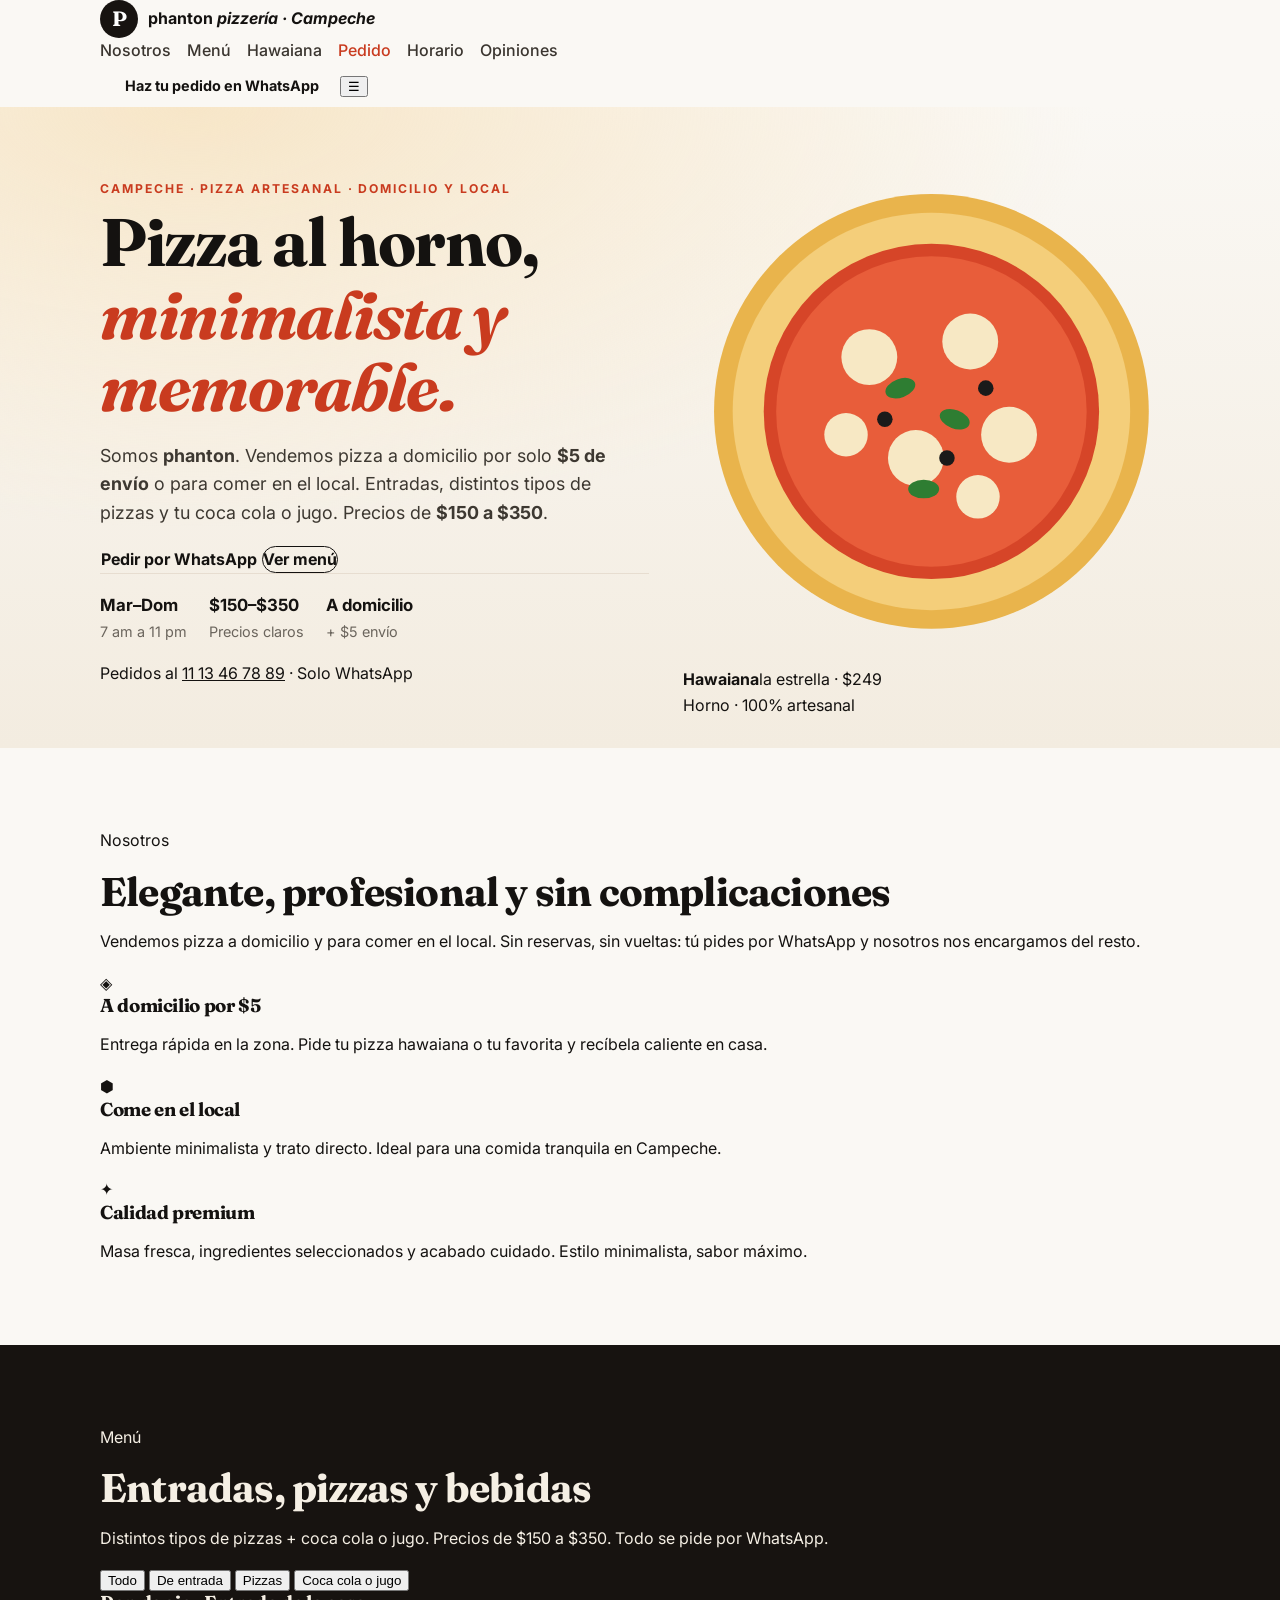
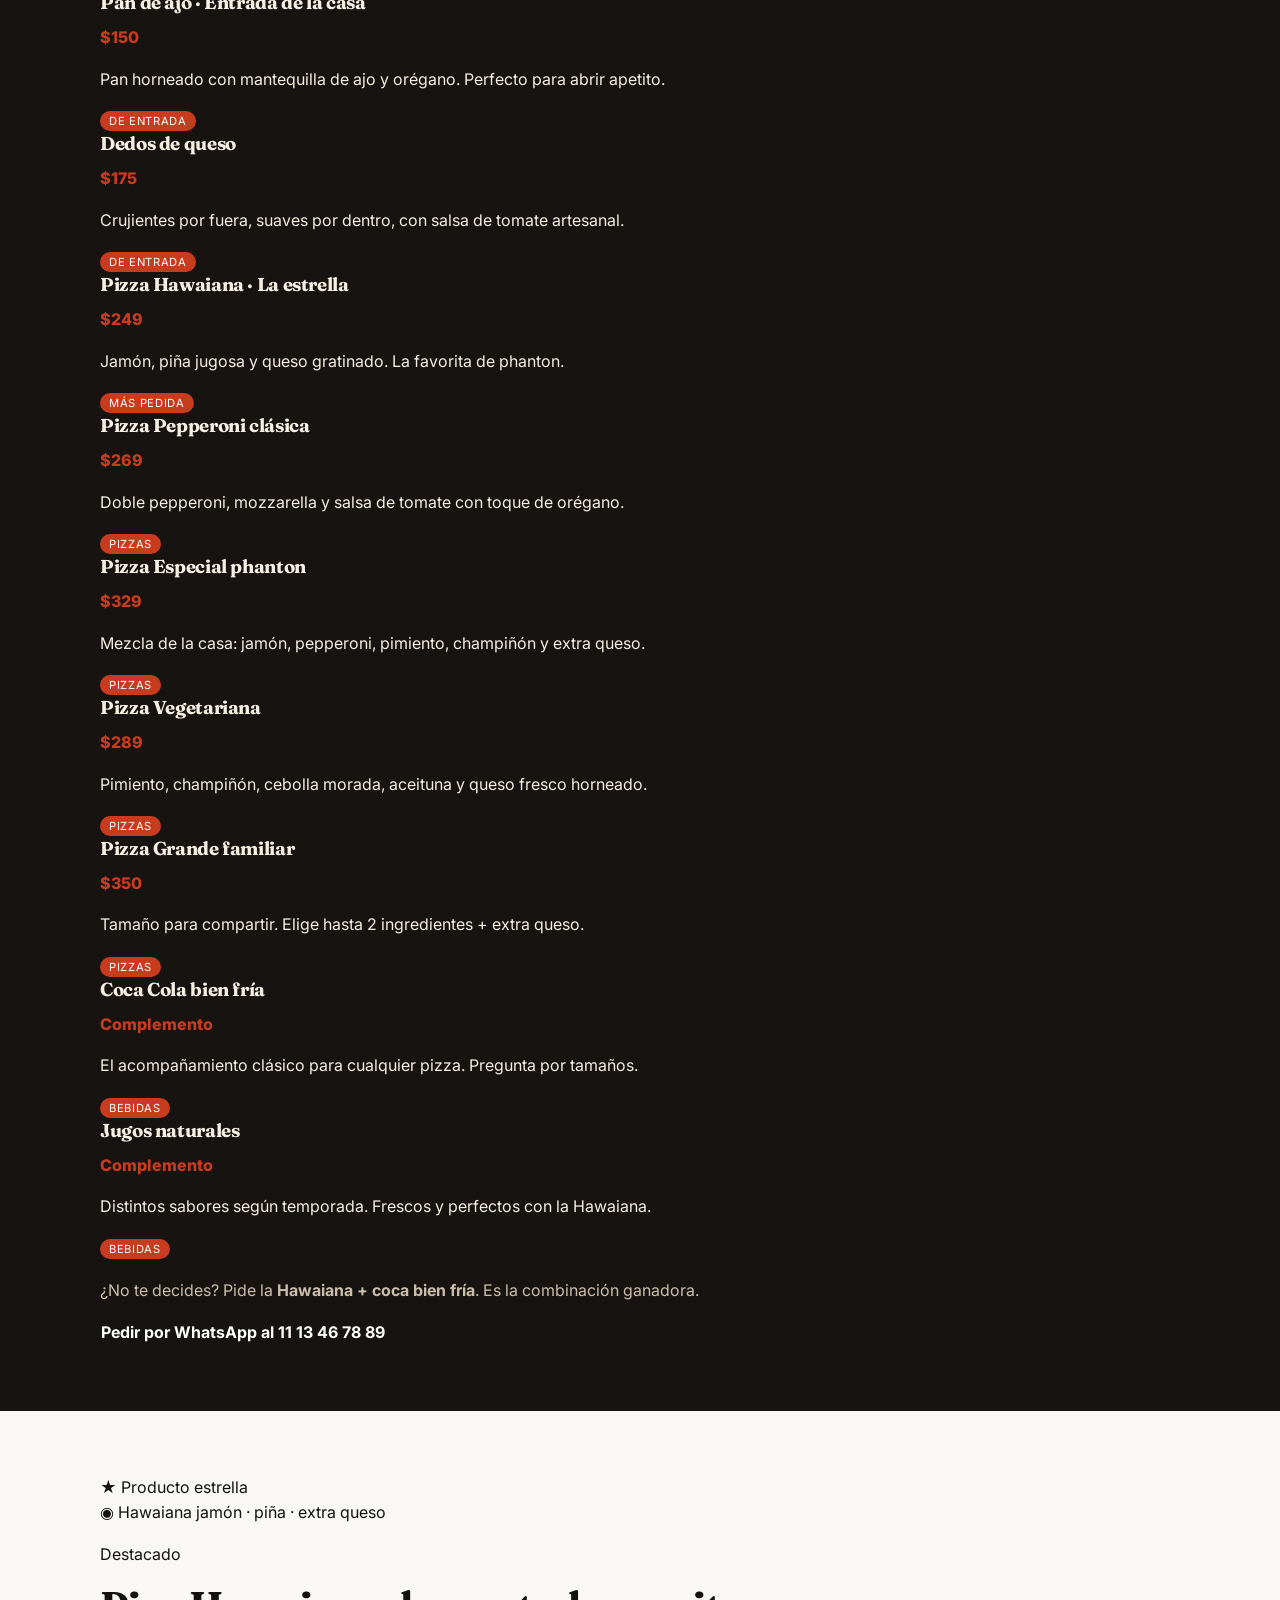
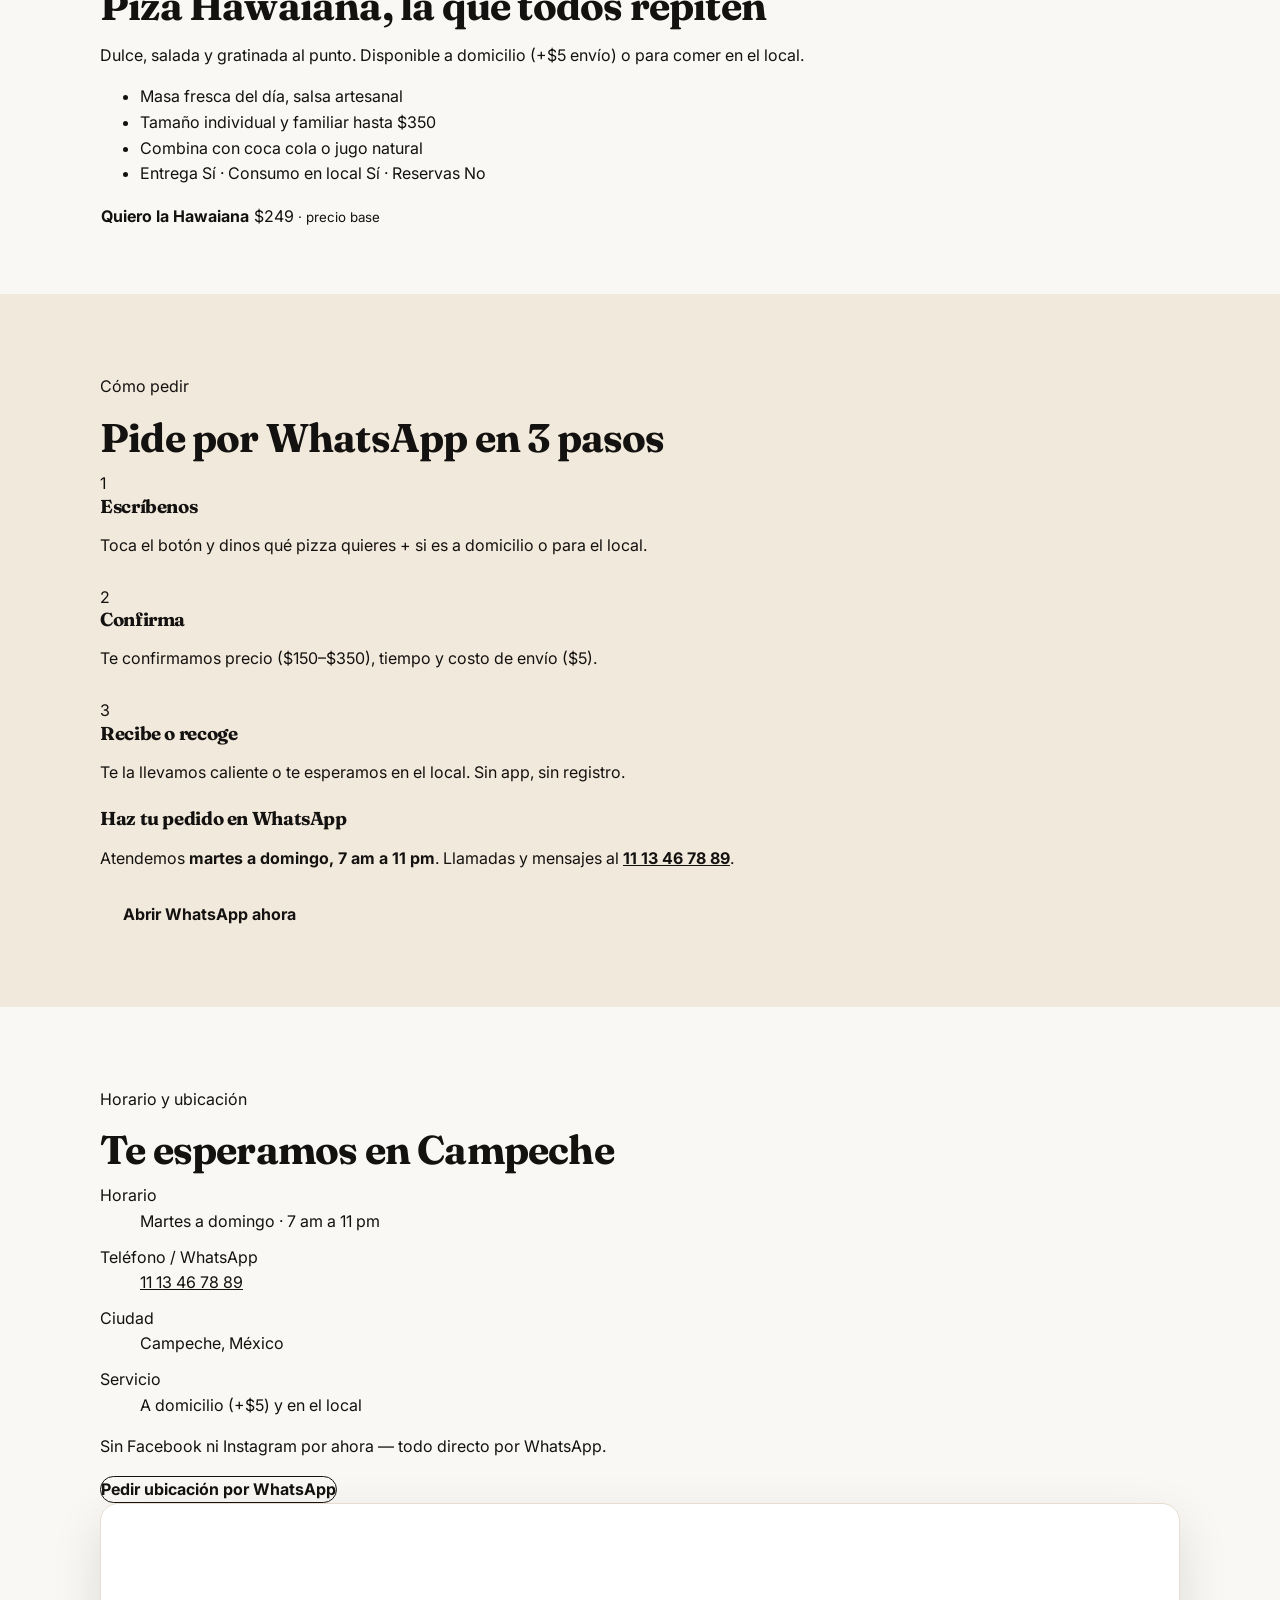
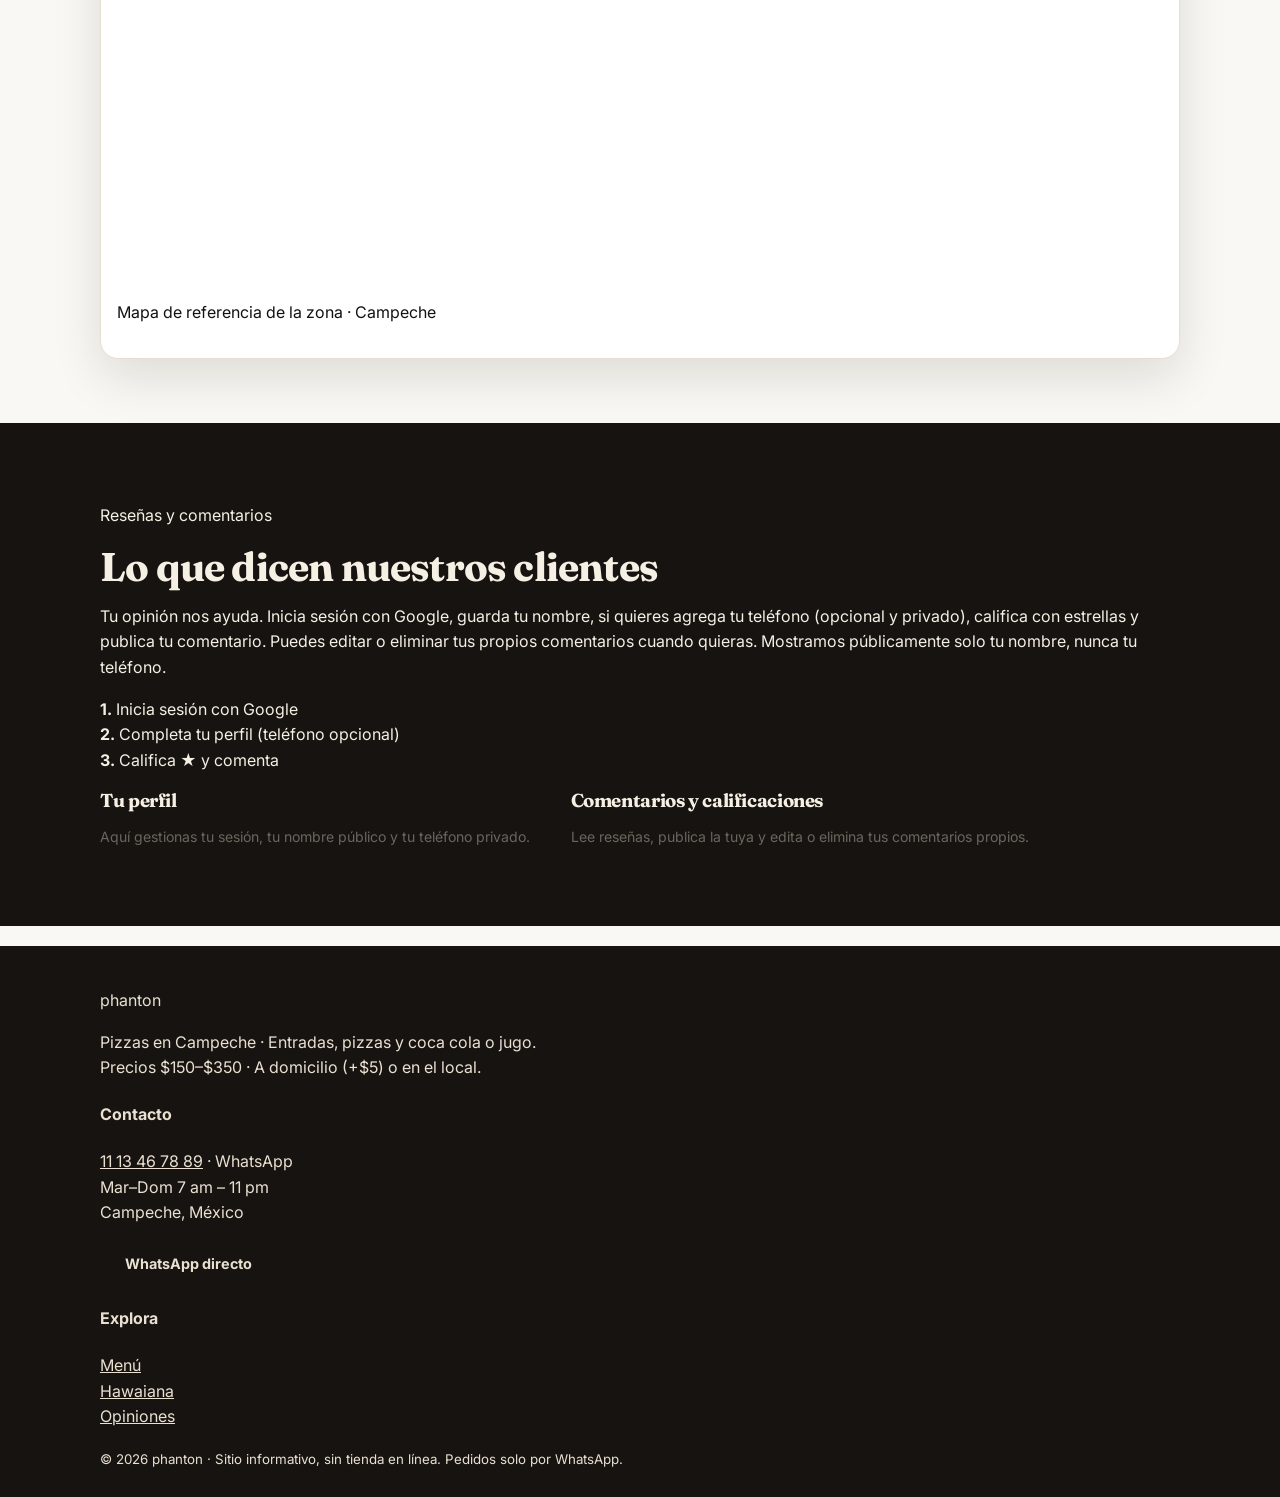
==== commit 8eefd518: "generate index.html" ====
--- a/index.html
+++ b/index.html
@@ -1,72 +1,86 @@
 <!DOCTYPE html>
-<html lang="es-MX">
+<html lang="es">
 <head>
 <meta charset="UTF-8">
 <meta name="viewport" content="width=device-width, initial-scale=1.0">
-<title>Phanton — Pizzas en Campeche</title>
-<meta name="description" content="Phanton · Pizzería en Campeche. Pizza hawaiana y variedades, entradas, coca-cola o jugo. Pide por WhatsApp. Martes a domingo 7am a 11pm.">
-<meta name="theme-color" content="#171310">
-<link rel="icon" href="data:image/svg+xml,%3Csvg xmlns='http://www.w3.org/2000/svg' viewBox='0 0 64 64'%3E%3Ccircle cx='32' cy='32' r='30' fill='%23171310'/%3E%3Ctext x='32' y='43' font-family='Georgia' font-size='34' fill='white' text-anchor='middle'%3EP%3C/text%3E%3C/svg%3E">
+<title>phanton — Pizzas en Campeche</title>
+<meta name="description" content="phanton · Pizzas en Campeche. Entradas, distintos tipos de pizzas y coca cola o jugo. Precios de $150 a $350. Pedidos por WhatsApp, a domicilio o en el local. Martes a domingo 7am a 11pm.">
+<meta name="theme-color" content="#0f0e0c">
+<meta property="og:title" content="phanton — Pizzas en Campeche">
+<meta property="og:description" content="Pizza artesanal a domicilio (+$5) o en el local. Hawaiana la estrella. Pedidos por WhatsApp.">
+<meta property="og:type" content="website">
+<meta property="og:locale" content="es_MX">
+<link rel="icon" href="data:image/svg+xml,%3Csvg xmlns='http://www.w3.org/2000/svg' viewBox='0 0 64 64'%3E%3Crect width='64' height='64' rx='14' fill='%230f0e0c'/%3E%3Ctext x='32' y='44' font-family='Georgia,serif' font-size='36' font-weight='bold' fill='%23faf7f1' text-anchor='middle'%3EP%3C/text%3E%3C/svg%3E">
+<link rel="stylesheet" href="styles.css">
 <link rel="preconnect" href="https://fonts.googleapis.com">
 <link rel="preconnect" href="https://fonts.gstatic.com" crossorigin>
 <link href="https://fonts.googleapis.com/css2?family=Fraunces:opsz,wght@9..144,500;9..144,600;9..144,700&family=Inter:wght@400;500;600;700&display=swap" rel="stylesheet">
-<link rel="stylesheet" href="styles.css">
+<noscript><style>.reveal{opacity:1!important;transform:none!important}</style></noscript>
 </head>
 <body>
 <a class="skip" href="#menu" data-eb-editable="link" data-eb-key="index.a.1" data-eb-role="a" data-eb-kind="link">Saltar al menú</a>
 
-<header class="topbar" id="top">
-  <div class="wrap topbar-in">
-    <a class="brand" href="#top" aria-label="Phanton inicio" data-eb-editable="link" data-eb-key="index.a.2" data-eb-role="a" data-eb-kind="link">
+<header class="site-header" id="top">
+  <div class="wrap header-inner">
+    <a class="brand" href="#top" aria-label="phanton inicio" data-eb-editable="link" data-eb-key="index.a.2" data-eb-role="a" data-eb-kind="link">
       <span class="brand-mark" aria-hidden="true">P</span>
-      <span class="brand-txt">Phanton <em>pizzas · Campeche</em></span>
+      <span class="brand-text">phanton <em>pizzería · Campeche</em></span>
     </a>
-    <nav class="nav" aria-label="Navegación principal">
+    <nav class="nav" id="nav" aria-label="Navegación principal">
       <a href="#nosotros" data-eb-editable="link" data-eb-key="index.a.3" data-eb-role="a" data-eb-kind="link">Nosotros</a>
       <a href="#menu" data-eb-editable="link" data-eb-key="index.a.4" data-eb-role="a" data-eb-kind="link">Menú</a>
-      <a href="#pedido" data-eb-editable="link" data-eb-key="index.a.5" data-eb-role="a" data-eb-kind="link">Pedido</a>
-      <a href="#visita" data-eb-editable="link" data-eb-key="index.a.6" data-eb-role="a" data-eb-kind="link">Visita</a>
-      <a href="#opiniones" data-eb-editable="link" data-eb-key="index.a.7" data-eb-role="a" data-eb-kind="link">Opiniones</a>
+      <a href="#hawaiana" data-eb-editable="link" data-eb-key="index.a.5" data-eb-role="a" data-eb-kind="link">Hawaiana</a>
+      <a href="#pedido" data-eb-editable="link" data-eb-key="index.a.6" data-eb-role="a" data-eb-kind="link">Pedido</a>
+      <a href="#visitanos" data-eb-editable="link" data-eb-key="index.a.7" data-eb-role="a" data-eb-kind="link">Horario</a>
+      <a href="#opiniones" data-eb-editable="link" data-eb-key="index.a.8" data-eb-role="a" data-eb-kind="link">Opiniones</a>
     </nav>
-    <a class="btn btn-wsp btn-sm" href="https://wa.me/1113467889?text=Hola%20Phanton%2C%20quiero%20hacer%20un%20pedido%20de%20pizza" target="_blank" rel="noopener" data-eb-editable="link" data-eb-key="index.a.8" data-eb-role="a" data-eb-kind="link">Pedir por WhatsApp</a>
-    <button class="menu-toggle" id="menuToggle" aria-label="Abrir menú" aria-expanded="false" data-eb-editable="link" data-eb-key="index.button.9" data-eb-role="button" data-eb-kind="link">☰</button>
-  </div>
-  <div class="mobile-nav" id="mobileNav">
-    <a href="#nosotros" data-eb-editable="link" data-eb-key="index.a.10" data-eb-role="a" data-eb-kind="link">Nosotros</a>
-    <a href="#menu" data-eb-editable="link" data-eb-key="index.a.11" data-eb-role="a" data-eb-kind="link">Menú</a>
-    <a href="#pedido" data-eb-editable="link" data-eb-key="index.a.12" data-eb-role="a" data-eb-kind="link">Pedido</a>
-    <a href="#visita" data-eb-editable="link" data-eb-key="index.a.13" data-eb-role="a" data-eb-kind="link">Visita</a>
-    <a href="#opiniones" data-eb-editable="link" data-eb-key="index.a.14" data-eb-role="a" data-eb-kind="link">Opiniones</a>
-    <a class="btn btn-wsp" href="https://wa.me/1113467889?text=Hola%20Phanton%2C%20quiero%20hacer%20un%20pedido%20de%20pizza" target="_blank" rel="noopener" data-eb-editable="link" data-eb-key="index.a.15" data-eb-role="a" data-eb-kind="link">Pedir por WhatsApp</a>
+    <div class="header-actions">
+      <a class="btn btn-primary btn-sm" href="https://wa.me/521113467889?text=Hola%20phanton%2C%20quiero%20hacer%20un%20pedido%20de%20pizza" target="_blank" rel="noopener" data-eb-editable="link" data-eb-key="index.a.9" data-eb-role="a" data-eb-kind="link">Haz tu pedido en WhatsApp</a>
+      <button class="nav-toggle" id="navToggle" aria-expanded="false" aria-controls="nav" aria-label="Abrir menú" data-eb-editable="link" data-eb-key="index.button.10" data-eb-role="button" data-eb-kind="link">☰</button>
+    </div>
   </div>
 </header>
 
-<main>
+<main id="main">
 <!-- HERO -->
-<section class="hero" id="inicio">
+<section class="hero" aria-labelledby="hero-title">
   <div class="wrap hero-grid">
     <div class="hero-copy">
-      <p class="eyebrow" data-eb-editable="text" data-eb-key="index.p.16" data-eb-role="p" data-eb-kind="text">Pizzería · Campeche · A domicilio y en local</p>
-      <h1 data-eb-editable="text" data-eb-key="index.h1.17" data-eb-role="h1" data-eb-kind="text">Pizza al horno,<br><span class="accent">estilo minimalista</span> y sabor que se queda.</h1>
-      <p class="lead" data-eb-editable="text" data-eb-key="index.p.18" data-eb-role="p" data-eb-kind="text">Vendemos pizza a domicilio y para comer en el local. La favorita: <strong>pizza hawaiana</strong>. Precios de $150 a $350. Haz tu pedido en WhatsApp.</p>
-      <div class="hero-cta">
-        <a class="btn btn-wsp btn-lg" href="https://wa.me/1113467889?text=Hola%20Phanton%2C%20quiero%20pedir%3A%20" target="_blank" rel="noopener" data-eb-editable="link" data-eb-key="index.a.19" data-eb-role="a" data-eb-kind="link">Haz tu pedido en WhatsApp</a>
-        <a class="btn btn-ghost btn-lg" href="#menu" data-eb-editable="link" data-eb-key="index.a.20" data-eb-role="a" data-eb-kind="link">Ver menú</a>
+      <p class="eyebrow" data-eb-editable="text" data-eb-key="index.p.11" data-eb-role="p" data-eb-kind="text">Campeche · Pizza artesanal · Domicilio y local</p>
+      <h1 id="hero-title" data-eb-editable="text" data-eb-key="index.h1.12" data-eb-role="h1" data-eb-kind="text">Pizza al horno,<br><span class="accent">minimalista y memorable.</span></h1>
+      <p class="lead" data-eb-editable="text" data-eb-key="index.p.13" data-eb-role="p" data-eb-kind="text">Somos <strong>phanton</strong>. Vendemos pizza a domicilio por solo <strong>$5 de envío</strong> o para comer en el local. Entradas, distintos tipos de pizzas y tu coca cola o jugo. Precios de <strong>$150 a $350</strong>.</p>
+      <div class="hero-ctas">
+        <a class="btn btn-primary" href="https://wa.me/521113467889?text=Hola%20phanton%2C%20quiero%20pedir%20una%20pizza" target="_blank" rel="noopener" data-eb-editable="link" data-eb-key="index.a.14" data-eb-role="a" data-eb-kind="link">Pedir por WhatsApp</a>
+        <a class="btn btn-ghost" href="#menu" data-eb-editable="link" data-eb-key="index.a.15" data-eb-role="a" data-eb-kind="link">Ver menú</a>
       </div>
       <ul class="hero-meta">
-        <li><strong>Mar–Dom</strong><span>7:00 am – 11:00 pm</span></li>
-        <li><strong>$5</strong><span>costo a domicilio</span></li>
-        <li><strong>Sin reserva</strong><span>llega y pide</span></li>
+        <li><strong>Mar–Dom</strong><span>7 am a 11 pm</span></li>
+        <li><strong>$150–$350</strong><span>Precios claros</span></li>
+        <li><strong>A domicilio</strong><span>+ $5 envío</span></li>
       </ul>
-    </div>
-    <div class="hero-media">
-      <figure class="hero-card">
-        <img src="https://itm-void-excepcional.pages.dev/media-fallback/imagen-generica.jpg" alt="Pizza hawaiana al horno vista superior" loading="eager" onerror="this.style.display='none'" data-eb-editable="image" data-eb-key="index.img.21" data-eb-role="img" data-eb-kind="image">
-        <figcaption><span class="dot"></span> Destacada · Pizza hawaiana — $150 a $350</figcaption>
-      </figure>
-      <div class="hero-badge">
-        <span class="stars" aria-hidden="true">★★★★★</span>
-        <span>Hecha al momento · Para llevar o en local</span>
+      <p class="hero-phone" data-eb-editable="text" data-eb-key="index.p.16" data-eb-role="p" data-eb-kind="text">Pedidos al <a href="tel:+521113467889" data-eb-editable="link" data-eb-key="index.a.17" data-eb-role="a" data-eb-kind="link">11 13 46 78 89</a> · Solo WhatsApp</p>
+    </div>
+    <div class="hero-visual">
+      <div class="pizza-card">
+        <svg viewBox="0 0 320 320" class="pizza-svg" role="img" aria-label="Ilustración de pizza artesanal phanton">
+          <circle cx="160" cy="160" r="140" fill="#E9B44C"/>
+          <circle cx="160" cy="160" r="128" fill="#F4CE7A"/>
+          <circle cx="160" cy="160" r="108" fill="#D64528"/>
+          <circle cx="160" cy="160" r="100" fill="#E85D3A"/>
+          <g fill="#F7E8C4">
+            <circle cx="120" cy="125" r="18"/><circle cx="185" cy="115" r="18"/>
+            <circle cx="210" cy="175" r="18"/><circle cx="150" cy="190" r="18"/>
+            <circle cx="105" cy="175" r="14"/><circle cx="190" cy="215" r="14"/>
+          </g>
+          <g fill="#2E7D32">
+            <ellipse cx="140" cy="145" rx="10" ry="6" transform="rotate(-20 140 145)"/>
+            <ellipse cx="175" cy="165" rx="10" ry="6" transform="rotate(20 175 165)"/>
+            <ellipse cx="155" cy="210" rx="10" ry="6"/>
+          </g>
+          <g fill="#1A1A1A"><circle cx="130" cy="165" r="5"/><circle cx="195" cy="145" r="5"/><circle cx="170" cy="190" r="5"/></g>
+        </svg>
+        <div class="pizza-badge"><strong>Hawaiana</strong><span>la estrella · $249</span></div>
+        <div class="pizza-stamp">Horno · 100% artesanal</div>
       </div>
     </div>
   </div>
@@ -74,130 +88,191 @@
 
 <!-- NOSOTROS -->
 <section class="section" id="nosotros">
-  <div class="wrap grid-2">
-    <div>
-      <p class="eyebrow" data-eb-editable="text" data-eb-key="index.p.22" data-eb-role="p" data-eb-kind="text">Nosotros</p>
-      <h2 data-eb-editable="text" data-eb-key="index.h2.23" data-eb-role="h2" data-eb-kind="text">Elegante, simple y profesional.</h2>
-      <p data-eb-editable="text" data-eb-key="index.p.24" data-eb-role="p" data-eb-kind="text">Somos <strong>Phanton</strong>, pizzería en Campeche. Vendemos pizza a domicilio y para comer en el local. Nuestro enfoque es minimalista y premium: pocos elementos, bien hechos — masa, salsa, queso y horno.</p>
-      <div class="pill-row">
-        <span class="pill">Tipo: pizzas</span>
-        <span class="pill">Delivery: Sí</span>
-        <span class="pill">Reservas: No</span>
-        <span class="pill">Ciudad: Campeche</span>
-      </div>
-    </div>
-    <div class="card-list">
-      <div class="mini-card"><h3 data-eb-editable="text" data-eb-key="index.h3.25" data-eb-role="h3" data-eb-kind="text">🍕 Al horno</h3><p data-eb-editable="text" data-eb-key="index.p.26" data-eb-role="p" data-eb-kind="text">Masa fresca y horneado al momento. La hawaiana es la insignia de la casa.</p></div>
-      <div class="mini-card"><h3 data-eb-editable="text" data-eb-key="index.h3.27" data-eb-role="h3" data-eb-kind="text">🛵 A domicilio</h3><p data-eb-editable="text" data-eb-key="index.p.28" data-eb-role="p" data-eb-kind="text">Pide por WhatsApp y recibe en casa por solo $5 de envío.</p></div>
-      <div class="mini-card"><h3 data-eb-editable="text" data-eb-key="index.h3.29" data-eb-role="h3" data-eb-kind="text">🏠 En el local</h3><p data-eb-editable="text" data-eb-key="index.p.30" data-eb-role="p" data-eb-kind="text">Ven, pide y come aquí. Sin reservación, ambiente tranquilo.</p></div>
-    </div>
-  </div>
-</section>
-
-<!-- MENU -->
+  <div class="wrap">
+    <p class="kicker" data-eb-editable="text" data-eb-key="index.p.18" data-eb-role="p" data-eb-kind="text">Nosotros</p>
+    <h2 data-eb-editable="text" data-eb-key="index.h2.19" data-eb-role="h2" data-eb-kind="text">Elegante, profesional y sin complicaciones</h2>
+    <p class="section-lead" data-eb-editable="text" data-eb-key="index.p.20" data-eb-role="p" data-eb-kind="text">Vendemos pizza a domicilio y para comer en el local. Sin reservas, sin vueltas: tú pides por WhatsApp y nosotros nos encargamos del resto.</p>
+    <div class="cards-3">
+      <article class="card">
+        <div class="icon">◈</div>
+        <h3 data-eb-editable="text" data-eb-key="index.h3.21" data-eb-role="h3" data-eb-kind="text">A domicilio por $5</h3>
+        <p data-eb-editable="text" data-eb-key="index.p.22" data-eb-role="p" data-eb-kind="text">Entrega rápida en la zona. Pide tu pizza hawaiana o tu favorita y recíbela caliente en casa.</p>
+      </article>
+      <article class="card">
+        <div class="icon">⬢</div>
+        <h3 data-eb-editable="text" data-eb-key="index.h3.23" data-eb-role="h3" data-eb-kind="text">Come en el local</h3>
+        <p data-eb-editable="text" data-eb-key="index.p.24" data-eb-role="p" data-eb-kind="text">Ambiente minimalista y trato directo. Ideal para una comida tranquila en Campeche.</p>
+      </article>
+      <article class="card">
+        <div class="icon">✦</div>
+        <h3 data-eb-editable="text" data-eb-key="index.h3.25" data-eb-role="h3" data-eb-kind="text">Calidad premium</h3>
+        <p data-eb-editable="text" data-eb-key="index.p.26" data-eb-role="p" data-eb-kind="text">Masa fresca, ingredientes seleccionados y acabado cuidado. Estilo minimalista, sabor máximo.</p>
+      </article>
+    </div>
+  </div>
+</section>
+
+<!-- MENÚ -->
 <section class="section section-dark" id="menu">
   <div class="wrap">
-    <p class="eyebrow eyebrow-light" data-eb-editable="text" data-eb-key="index.p.31" data-eb-role="p" data-eb-kind="text">Menú</p>
-    <div class="menu-head">
-      <h2 data-eb-editable="text" data-eb-key="index.h2.32" data-eb-role="h2" data-eb-kind="text">De entrada, pizza y su coca-cola o jugo.</h2>
-      <p data-eb-editable="text" data-eb-key="index.p.33" data-eb-role="p" data-eb-kind="text">Distintos tipos de pizzas. Precios de <strong>$150 a $350</strong> según tamaño y especialidad. Todo se pide por WhatsApp.</p>
-    </div>
-    <div class="menu-feature">
-      <div class="menu-photo">
-        <img src="https://itm-void-excepcional.pages.dev/media-fallback/imagen-generica.jpg" alt="Variedad de pizzas en mesa rústica" loading="lazy" onerror="this.style.display='none'" data-eb-editable="image" data-eb-key="index.img.34" data-eb-role="img" data-eb-kind="image">
-      </div>
-      <div class="menu-cats">
-        <article class="menu-cat featured">
-          <div class="menu-cat-top"><h3 data-eb-editable="text" data-eb-key="index.h3.35" data-eb-role="h3" data-eb-kind="text">⭐ Pizza hawaiana <span class="tag">La favorita</span></h3><span class="price">$150 – $350</span></div>
-          <p data-eb-editable="text" data-eb-key="index.p.36" data-eb-role="p" data-eb-kind="text">Jamón, piña y queso fundido. Dulce y salada, la más pedida para domicilio y local.</p>
-        </article>
-        <article class="menu-cat">
-          <div class="menu-cat-top"><h3 data-eb-editable="text" data-eb-key="index.h3.37" data-eb-role="h3" data-eb-kind="text">Entradas</h3><span class="price">desde $150</span></div>
-          <p data-eb-editable="text" data-eb-key="index.p.38" data-eb-role="p" data-eb-kind="text">Para abrir apetito antes de la pizza. Pregunta por la entrada del día en WhatsApp.</p>
-        </article>
-        <article class="menu-cat">
-          <div class="menu-cat-top"><h3 data-eb-editable="text" data-eb-key="index.h3.39" data-eb-role="h3" data-eb-kind="text">Pizzas variadas</h3><span class="price">$150 – $350</span></div>
-          <p data-eb-editable="text" data-eb-key="index.p.40" data-eb-role="p" data-eb-kind="text">Distintos tipos de pizzas clásicas y de la casa. Personaliza ingredientes al pedir.</p>
-          <ul class="menu-list">
-            <li>Pepperoni <span>$180 – $350</span></li>
-            <li>Mexicana <span>$180 – $350</span></li>
-            <li>Vegetariana <span>$150 – $300</span></li>
-            <li>Carnes frías <span>$190 – $350</span></li>
-          </ul>
-        </article>
-        <article class="menu-cat">
-          <div class="menu-cat-top"><h3 data-eb-editable="text" data-eb-key="index.h3.41" data-eb-role="h3" data-eb-kind="text">Coca-cola o jugo</h3><span class="price">complemento</span></div>
-          <p data-eb-editable="text" data-eb-key="index.p.42" data-eb-role="p" data-eb-kind="text">Acompaña tu pizza con coca-cola bien fría o jugo. Pídelos junto a tu orden.</p>
-        </article>
-      </div>
-    </div>
-    <p class="menu-note" data-eb-editable="text" data-eb-key="index.p.43" data-eb-role="p" data-eb-kind="text">Precios de referencia $150 a $350. Confirma precio final y disponibilidad por WhatsApp al <a href="https://wa.me/1113467889" target="_blank" rel="noopener" data-eb-editable="link" data-eb-key="index.a.44" data-eb-role="a" data-eb-kind="link">1113467889</a>.</p>
+    <p class="kicker kicker-light" data-eb-editable="text" data-eb-key="index.p.27" data-eb-role="p" data-eb-kind="text">Menú</p>
+    <h2 class="light" data-eb-editable="text" data-eb-key="index.h2.28" data-eb-role="h2" data-eb-kind="text">Entradas, pizzas y bebidas</h2>
+    <p class="section-lead light-dim" data-eb-editable="text" data-eb-key="index.p.29" data-eb-role="p" data-eb-kind="text">Distintos tipos de pizzas + coca cola o jugo. Precios de $150 a $350. Todo se pide por WhatsApp.</p>
+    <div class="tabs" role="tablist" aria-label="Categorías del menú">
+      <button class="tab active" data-filter="all" role="tab" aria-selected="true" data-eb-editable="link" data-eb-key="index.button.30" data-eb-role="button" data-eb-kind="link">Todo</button>
+      <button class="tab" data-filter="entradas" role="tab" aria-selected="false" data-eb-editable="link" data-eb-key="index.button.31" data-eb-role="button" data-eb-kind="link">De entrada</button>
+      <button class="tab" data-filter="pizzas" role="tab" aria-selected="false" data-eb-editable="link" data-eb-key="index.button.32" data-eb-role="button" data-eb-kind="link">Pizzas</button>
+      <button class="tab" data-filter="bebidas" role="tab" aria-selected="false" data-eb-editable="link" data-eb-key="index.button.33" data-eb-role="button" data-eb-kind="link">Coca cola o jugo</button>
+    </div>
+    <div class="menu-grid" id="menuGrid">
+      <article class="dish" data-cat="entradas">
+        <div class="dish-top"><h3 data-eb-editable="text" data-eb-key="index.h3.34" data-eb-role="h3" data-eb-kind="text">Pan de ajo · Entrada de la casa</h3><span class="price">$150</span></div>
+        <p data-eb-editable="text" data-eb-key="index.p.35" data-eb-role="p" data-eb-kind="text">Pan horneado con mantequilla de ajo y orégano. Perfecto para abrir apetito.</p>
+        <span class="tag">De entrada</span>
+      </article>
+      <article class="dish" data-cat="entradas">
+        <div class="dish-top"><h3 data-eb-editable="text" data-eb-key="index.h3.36" data-eb-role="h3" data-eb-kind="text">Dedos de queso</h3><span class="price">$175</span></div>
+        <p data-eb-editable="text" data-eb-key="index.p.37" data-eb-role="p" data-eb-kind="text">Crujientes por fuera, suaves por dentro, con salsa de tomate artesanal.</p>
+        <span class="tag">De entrada</span>
+      </article>
+      <article class="dish" data-cat="pizzas">
+        <div class="dish-top"><h3 data-eb-editable="text" data-eb-key="index.h3.38" data-eb-role="h3" data-eb-kind="text">Pizza Hawaiana · La estrella</h3><span class="price">$249</span></div>
+        <p data-eb-editable="text" data-eb-key="index.p.39" data-eb-role="p" data-eb-kind="text">Jamón, piña jugosa y queso gratinado. La favorita de phanton.</p>
+        <span class="tag tag-hot">Más pedida</span>
+      </article>
+      <article class="dish" data-cat="pizzas">
+        <div class="dish-top"><h3 data-eb-editable="text" data-eb-key="index.h3.40" data-eb-role="h3" data-eb-kind="text">Pizza Pepperoni clásica</h3><span class="price">$269</span></div>
+        <p data-eb-editable="text" data-eb-key="index.p.41" data-eb-role="p" data-eb-kind="text">Doble pepperoni, mozzarella y salsa de tomate con toque de orégano.</p>
+        <span class="tag">Pizzas</span>
+      </article>
+      <article class="dish" data-cat="pizzas">
+        <div class="dish-top"><h3 data-eb-editable="text" data-eb-key="index.h3.42" data-eb-role="h3" data-eb-kind="text">Pizza Especial phanton</h3><span class="price">$329</span></div>
+        <p data-eb-editable="text" data-eb-key="index.p.43" data-eb-role="p" data-eb-kind="text">Mezcla de la casa: jamón, pepperoni, pimiento, champiñón y extra queso.</p>
+        <span class="tag">Pizzas</span>
+      </article>
+      <article class="dish" data-cat="pizzas">
+        <div class="dish-top"><h3 data-eb-editable="text" data-eb-key="index.h3.44" data-eb-role="h3" data-eb-kind="text">Pizza Vegetariana</h3><span class="price">$289</span></div>
+        <p data-eb-editable="text" data-eb-key="index.p.45" data-eb-role="p" data-eb-kind="text">Pimiento, champiñón, cebolla morada, aceituna y queso fresco horneado.</p>
+        <span class="tag">Pizzas</span>
+      </article>
+      <article class="dish" data-cat="pizzas">
+        <div class="dish-top"><h3 data-eb-editable="text" data-eb-key="index.h3.46" data-eb-role="h3" data-eb-kind="text">Pizza Grande familiar</h3><span class="price">$350</span></div>
+        <p data-eb-editable="text" data-eb-key="index.p.47" data-eb-role="p" data-eb-kind="text">Tamaño para compartir. Elige hasta 2 ingredientes + extra queso.</p>
+        <span class="tag">Pizzas</span>
+      </article>
+      <article class="dish" data-cat="bebidas">
+        <div class="dish-top"><h3 data-eb-editable="text" data-eb-key="index.h3.48" data-eb-role="h3" data-eb-kind="text">Coca Cola bien fría</h3><span class="price">Complemento</span></div>
+        <p data-eb-editable="text" data-eb-key="index.p.49" data-eb-role="p" data-eb-kind="text">El acompañamiento clásico para cualquier pizza. Pregunta por tamaños.</p>
+        <span class="tag">Bebidas</span>
+      </article>
+      <article class="dish" data-cat="bebidas">
+        <div class="dish-top"><h3 data-eb-editable="text" data-eb-key="index.h3.50" data-eb-role="h3" data-eb-kind="text">Jugos naturales</h3><span class="price">Complemento</span></div>
+        <p data-eb-editable="text" data-eb-key="index.p.51" data-eb-role="p" data-eb-kind="text">Distintos sabores según temporada. Frescos y perfectos con la Hawaiana.</p>
+        <span class="tag">Bebidas</span>
+      </article>
+    </div>
+    <div class="menu-note">
+      <p data-eb-editable="text" data-eb-key="index.p.52" data-eb-role="p" data-eb-kind="text">¿No te decides? Pide la <strong>Hawaiana + coca bien fría</strong>. Es la combinación ganadora.</p>
+      <a class="btn btn-primary" href="https://wa.me/521113467889?text=Hola%20phanton%2C%20quiero%20pedir%20del%20men%C3%BA" target="_blank" rel="noopener" data-eb-editable="link" data-eb-key="index.a.53" data-eb-role="a" data-eb-kind="link">Pedir por WhatsApp al 11 13 46 78 89</a>
+    </div>
+  </div>
+</section>
+
+<!-- DESTACADA -->
+<section class="section" id="hawaiana">
+  <div class="wrap feature-grid">
+    <div class="feature-visual">
+      <div class="hawaiana-badge">★ Producto estrella</div>
+      <div class="feature-circle" role="img" aria-label="Pizza Hawaiana: jamón, piña y extra queso">
+        <span class="fc-emoji" aria-hidden="true">◉</span>
+        <span class="fc-title">Hawaiana</span>
+        <span class="fc-sub">jamón · piña · extra queso</span>
+      </div>
+    </div>
+    <div>
+      <p class="kicker" data-eb-editable="text" data-eb-key="index.p.54" data-eb-role="p" data-eb-kind="text">Destacado</p>
+      <h2 data-eb-editable="text" data-eb-key="index.h2.55" data-eb-role="h2" data-eb-kind="text">Piza Hawaiana, la que todos repiten</h2>
+      <p class="section-lead" data-eb-editable="text" data-eb-key="index.p.56" data-eb-role="p" data-eb-kind="text">Dulce, salada y gratinada al punto. Disponible a domicilio (+$5 envío) o para comer en el local.</p>
+      <ul class="check-list">
+        <li>Masa fresca del día, salsa artesanal</li>
+        <li>Tamaño individual y familiar hasta $350</li>
+        <li>Combina con coca cola o jugo natural</li>
+        <li>Entrega Sí · Consumo en local Sí · Reservas No</li>
+      </ul>
+      <div class="row">
+        <a class="btn btn-primary" href="https://wa.me/521113467889?text=Hola%20phanton%2C%20quiero%20una%20PIZZA%20HAWAIANA" target="_blank" rel="noopener" data-eb-editable="link" data-eb-key="index.a.57" data-eb-role="a" data-eb-kind="link">Quiero la Hawaiana</a>
+        <span class="price-big">$249 <small>· precio base</small></span>
+      </div>
+    </div>
   </div>
 </section>
 
 <!-- PEDIDO -->
-<section class="section" id="pedido">
-  <div class="wrap pedido-box">
-    <div>
-      <p class="eyebrow" data-eb-editable="text" data-eb-key="index.p.45" data-eb-role="p" data-eb-kind="text">Haz tu pedido por WhatsApp</p>
-      <h2 data-eb-editable="text" data-eb-key="index.h2.46" data-eb-role="h2" data-eb-kind="text">Pedir es así de fácil.</h2>
-      <ol class="steps">
-        <li><strong>1.</strong> Elige: hawaiana, variada, entrada + coca-cola o jugo.</li>
-        <li><strong>2.</strong> Escríbenos por WhatsApp al <strong>1113467889</strong>.</li>
-        <li><strong>3.</strong> Indica a domicilio (+$5) o para comer en el local.</li>
-      </ol>
-      <div class="pedido-cta">
-        <a class="btn btn-wsp btn-lg" href="https://wa.me/1113467889?text=Hola%20Phanton%2C%20quiero%20pedir%20una%20pizza%20hawaiana%20%F0%9F%8D%95" target="_blank" rel="noopener" data-eb-editable="link" data-eb-key="index.a.47" data-eb-role="a" data-eb-kind="link">Pedir ahora · 1113467889</a>
-        <p class="small" data-eb-editable="text" data-eb-key="index.p.48" data-eb-role="p" data-eb-kind="text">Atendemos por WhatsApp. Sin reservaciones. Delivery disponible.</p>
-      </div>
-    </div>
-    <aside class="pedido-card" aria-label="Resumen de pedido">
-      <h3 data-eb-editable="text" data-eb-key="index.h3.49" data-eb-role="h3" data-eb-kind="text">Tu mensaje sugerido</h3>
-      <p class="wsp-preview" data-eb-editable="text" data-eb-key="index.p.50" data-eb-role="p" data-eb-kind="text">Hola Phanton, quiero pedir:<br>· 1 pizza hawaiana<br>· 1 coca-cola<br>· A domicilio / En local<br>Mi nombre es: ____</p>
-      <button class="btn btn-dark" id="copyMsg" type="button" data-eb-editable="link" data-eb-key="index.button.51" data-eb-role="button" data-eb-kind="link">Copiar mensaje</button>
-    </aside>
-  </div>
-</section>
-
-<!-- VISITA -->
-<section class="section section-cream" id="visita">
-  <div class="wrap grid-2">
-    <div>
-      <p class="eyebrow" data-eb-editable="text" data-eb-key="index.p.52" data-eb-role="p" data-eb-kind="text">Horario y ubicación</p>
-      <h2 data-eb-editable="text" data-eb-key="index.h2.53" data-eb-role="h2" data-eb-kind="text">Visítanos en Campeche.</h2>
-      <ul class="info-list">
-        <li><strong>Horario:</strong> martes a domingo de 7:00 am a 11:00 pm. Lunes cerrado.</li>
-        <li><strong>Teléfono / WhatsApp:</strong> <a href="https://wa.me/1113467889" target="_blank" rel="noopener" data-eb-editable="link" data-eb-key="index.a.54" data-eb-role="a" data-eb-kind="link">1113467889</a></li>
-        <li><strong>Servicio:</strong> a domicilio ($5) o come en el local. Sin reservaciones.</li>
-        <li><strong>Ciudad:</strong> Campeche, México.</li>
-      </ul>
-      <div class="local-photo">
-        <img src="https://itm-void-excepcional.pages.dev/media-fallback/imagen-generica.jpg" alt="Caja de pizza a domicilio y local acogedor" loading="lazy" onerror="this.style.display='none'" data-eb-editable="image" data-eb-key="index.img.55" data-eb-role="img" data-eb-kind="image">
-      </div>
+<section class="section section-cream" id="pedido">
+  <div class="wrap">
+    <p class="kicker" data-eb-editable="text" data-eb-key="index.p.58" data-eb-role="p" data-eb-kind="text">Cómo pedir</p>
+    <h2 data-eb-editable="text" data-eb-key="index.h2.59" data-eb-role="h2" data-eb-kind="text">Pide por WhatsApp en 3 pasos</h2>
+    <div class="steps">
+      <div class="step"><span class="step-n">1</span><h3 data-eb-editable="text" data-eb-key="index.h3.60" data-eb-role="h3" data-eb-kind="text">Escríbenos</h3><p data-eb-editable="text" data-eb-key="index.p.61" data-eb-role="p" data-eb-kind="text">Toca el botón y dinos qué pizza quieres + si es a domicilio o para el local.</p></div>
+      <div class="step"><span class="step-n">2</span><h3 data-eb-editable="text" data-eb-key="index.h3.62" data-eb-role="h3" data-eb-kind="text">Confirma</h3><p data-eb-editable="text" data-eb-key="index.p.63" data-eb-role="p" data-eb-kind="text">Te confirmamos precio ($150–$350), tiempo y costo de envío ($5).</p></div>
+      <div class="step"><span class="step-n">3</span><h3 data-eb-editable="text" data-eb-key="index.h3.64" data-eb-role="h3" data-eb-kind="text">Recibe o recoge</h3><p data-eb-editable="text" data-eb-key="index.p.65" data-eb-role="p" data-eb-kind="text">Te la llevamos caliente o te esperamos en el local. Sin app, sin registro.</p></div>
+    </div>
+    <div class="order-box">
+      <div>
+        <h3 data-eb-editable="text" data-eb-key="index.h3.66" data-eb-role="h3" data-eb-kind="text">Haz tu pedido en WhatsApp</h3>
+        <p data-eb-editable="text" data-eb-key="index.p.67" data-eb-role="p" data-eb-kind="text">Atendemos <strong>martes a domingo, 7 am a 11 pm</strong>. Llamadas y mensajes al <a href="tel:+521113467889" data-eb-editable="link" data-eb-key="index.a.68" data-eb-role="a" data-eb-kind="link"><strong>11 13 46 78 89</strong></a>.</p>
+      </div>
+      <a class="btn btn-primary btn-lg" href="https://wa.me/521113467889?text=Hola%20phanton%2C%20quiero%20hacer%20mi%20pedido%3A%0A-%20Pizza%3A%20%0A-%20Bebida%3A%20coca%20%2F%20jugo%0A-%20Entrega%3A%20domicilio%20%2F%20local" target="_blank" rel="noopener" data-eb-editable="link" data-eb-key="index.a.69" data-eb-role="a" data-eb-kind="link">Abrir WhatsApp ahora</a>
+    </div>
+  </div>
+</section>
+
+<!-- HORARIO / UBICACIÓN -->
+<section class="section" id="visitanos">
+  <div class="wrap visit-grid">
+    <div>
+      <p class="kicker" data-eb-editable="text" data-eb-key="index.p.70" data-eb-role="p" data-eb-kind="text">Horario y ubicación</p>
+      <h2 data-eb-editable="text" data-eb-key="index.h2.71" data-eb-role="h2" data-eb-kind="text">Te esperamos en Campeche</h2>
+      <dl class="info-list">
+        <div><dt>Horario</dt><dd>Martes a domingo · 7 am a 11 pm</dd></div>
+        <div><dt>Teléfono / WhatsApp</dt><dd><a href="tel:+521113467889" data-eb-editable="link" data-eb-key="index.a.72" data-eb-role="a" data-eb-kind="link">11 13 46 78 89</a></dd></div>
+        <div><dt>Ciudad</dt><dd>Campeche, México</dd></div>
+        <div><dt>Servicio</dt><dd>A domicilio (+$5) y en el local</dd></div>
+      </dl>
+      <p class="muted" data-eb-editable="text" data-eb-key="index.p.73" data-eb-role="p" data-eb-kind="text">Sin Facebook ni Instagram por ahora — todo directo por WhatsApp.</p>
+      <a class="btn btn-ghost" href="https://wa.me/521113467889?text=Hola%20phanton%2C%20%C2%BFme%20comparten%20su%20ubicaci%C3%B3n%3F" target="_blank" rel="noopener" data-eb-editable="link" data-eb-key="index.a.74" data-eb-role="a" data-eb-kind="link">Pedir ubicación por WhatsApp</a>
     </div>
     <div class="map-card">
-      <iframe title="Mapa Phanton Campeche" src="https://www.google.com/maps/embed?pb=!1m18!1m12!1m3!1d1590204.7511493105!2d-90.0833210465046!3d19.18394339423709!2m3!1f0!2f0!3f0!3m2!1i1024!2i768!4f13.1!3m3!1m2!1s0x8f5a55d2e2bd4cb3%3A0x18dfb8a962aab997!2sPizzas%20y%20Tacos%20EL%20SUSPIRO!5e1!3m2!1ses-419!2smx!4v1788581362156!5m2!1ses-419!2smx" width="600" height="450" style="border:0" allowfullscreen loading="lazy" referrerpolicy="strict-origin-when-cross-origin"></iframe>
-      <p class="small" data-eb-editable="text" data-eb-key="index.p.56" data-eb-role="p" data-eb-kind="text">Mapa de referencia en Campeche. Confirma ubicación exacta por WhatsApp.</p>
+      <iframe title="Mapa — Pizzas y Tacos El Suspiro, Campeche (referencia de zona)" src="https://www.google.com/maps/embed?pb=!1m18!1m12!1m3!1d1590204.7511493105!2d-90.0833210465046!3d19.18394339423709!2m3!1f0!2f0!3f0!3m2!1i1024!2i768!4f13.1!3m3!1m2!1s0x8f5a55d2e2bd4cb3%3A0x18dfb8a962aab997!2sPizzas%20y%20Tacos%20EL%20SUSPIRO!5e1!3m2!1ses-419!2smx!4v1788581362156!5m2!1ses-419!2smx" width="600" height="450" style="border:0" allowfullscreen loading="lazy" referrerpolicy="no-referrer-when-downgrade"></iframe>
+      <p class="map-cap" data-eb-editable="text" data-eb-key="index.p.75" data-eb-role="p" data-eb-kind="text">Mapa de referencia de la zona · Campeche</p>
     </div>
   </div>
 </section>
 
 <!-- OPINIONES / COMENTARIOS -->
-<section class="section" id="opiniones">
+<section class="section section-dark" id="opiniones">
   <div class="wrap">
-    <p class="eyebrow" data-eb-editable="text" data-eb-key="index.p.57" data-eb-role="p" data-eb-kind="text">Opiniones</p>
-    <h2 data-eb-editable="text" data-eb-key="index.h2.58" data-eb-role="h2" data-eb-kind="text">Lo que dicen nuestros clientes.</h2>
-    <p class="lead-sm" data-eb-editable="text" data-eb-key="index.p.59" data-eb-role="p" data-eb-kind="text">Inicia sesión con Google, guarda tu nombre y califica con estrellas. Puedes publicar un comentario y editar o eliminar los tuyos. <strong>Solo tu nombre es público, nunca tu teléfono.</strong></p>
-    <div class="comments-grid">
-      <div class="comments-info">
-        <div class="mini-card"><h3 data-eb-editable="text" data-eb-key="index.h3.60" data-eb-role="h3" data-eb-kind="text">🔐 Google login</h3><p data-eb-editable="text" data-eb-key="index.p.61" data-eb-role="p" data-eb-kind="text">Entra con tu cuenta de Google para opinar. Sin cuentas nuevas.</p></div>
-        <div class="mini-card"><h3 data-eb-editable="text" data-eb-key="index.h3.62" data-eb-role="h3" data-eb-kind="text">👤 Perfil simple</h3><p data-eb-editable="text" data-eb-key="index.p.63" data-eb-role="p" data-eb-kind="text">Guarda tu nombre visible y un teléfono opcional y privado.</p></div>
-        <div class="mini-card"><h3 data-eb-editable="text" data-eb-key="index.h3.64" data-eb-role="h3" data-eb-kind="text">⭐ Califica y comenta</h3><p data-eb-editable="text" data-eb-key="index.p.65" data-eb-role="p" data-eb-kind="text">Deja estrellas y tu reseña. Edita o elimina tus comentarios cuando quieras.</p></div>
-        <button class="btn btn-ghost" type="button" onclick="document.getElementById('itm-profile').scrollIntoView({behavior:'smooth'})" data-eb-editable="link" data-eb-key="index.button.66" data-eb-role="button" data-eb-kind="link">Dejar mi opinión</button>
-      </div>
-      <div class="comments-shell" data-itm-comments-shell data-project-id="caf5ed07-fb64-4bcb-96b5-abfb4fa93d42">
-        <div id="itm-profile" data-itm-profile data-project-id="caf5ed07-fb64-4bcb-96b5-abfb4fa93d42"></div>
-        <div data-itm-comments data-project-id="caf5ed07-fb64-4bcb-96b5-abfb4fa93d42"></div>
+    <p class="kicker kicker-light" data-eb-editable="text" data-eb-key="index.p.76" data-eb-role="p" data-eb-kind="text">Reseñas y comentarios</p>
+    <h2 class="light" data-eb-editable="text" data-eb-key="index.h2.77" data-eb-role="h2" data-eb-kind="text">Lo que dicen nuestros clientes</h2>
+    <p class="section-lead light-dim" data-eb-editable="text" data-eb-key="index.p.78" data-eb-role="p" data-eb-kind="text">Tu opinión nos ayuda. Inicia sesión con Google, guarda tu nombre, si quieres agrega tu teléfono (opcional y privado), califica con estrellas y publica tu comentario. Puedes editar o eliminar tus propios comentarios cuando quieras. Mostramos públicamente solo tu nombre, nunca tu teléfono.</p>
+    <div class="comments-how">
+      <div><strong>1.</strong> Inicia sesión con Google</div>
+      <div><strong>2.</strong> Completa tu perfil (teléfono opcional)</div>
+      <div><strong>3.</strong> Califica ★ y comenta</div>
+    </div>
+
+    <div data-itm-comments-shell data-project-id="caf5ed07-fb64-4bcb-96b5-abfb4fa93d42">
+      <div class="comments-grid">
+        <div class="comments-card">
+          <h3 data-eb-editable="text" data-eb-key="index.h3.79" data-eb-role="h3" data-eb-kind="text">Tu perfil</h3>
+          <p class="muted small" data-eb-editable="text" data-eb-key="index.p.80" data-eb-role="p" data-eb-kind="text">Aquí gestionas tu sesión, tu nombre público y tu teléfono privado.</p>
+          <div data-itm-profile data-project-id="caf5ed07-fb64-4bcb-96b5-abfb4fa93d42"></div>
+        </div>
+        <div class="comments-card">
+          <h3 data-eb-editable="text" data-eb-key="index.h3.81" data-eb-role="h3" data-eb-kind="text">Comentarios y calificaciones</h3>
+          <p class="muted small" data-eb-editable="text" data-eb-key="index.p.82" data-eb-role="p" data-eb-kind="text">Lee reseñas, publica la tuya y edita o elimina tus comentarios propios.</p>
+          <div data-itm-comments data-project-id="caf5ed07-fb64-4bcb-96b5-abfb4fa93d42"></div>
+        </div>
       </div>
     </div>
   </div>
@@ -205,15 +280,27 @@
 </main>
 
 <footer class="footer">
-  <div class="wrap footer-in">
-    <div><strong>Phanton</strong> · Pizzas en Campeche<p class="small" data-eb-editable="text" data-eb-key="index.p.67" data-eb-role="p" data-eb-kind="text">Mar–Dom 7am–11pm · WhatsApp 1113467889 · $5 a domicilio</p></div>
-    <div class="footer-links"><a href="#menu" data-eb-editable="link" data-eb-key="index.a.68" data-eb-role="a" data-eb-kind="link">Menú</a><a href="#pedido" data-eb-editable="link" data-eb-key="index.a.69" data-eb-role="a" data-eb-kind="link">Pedido</a><a href="#opiniones" data-eb-editable="link" data-eb-key="index.a.70" data-eb-role="a" data-eb-kind="link">Opiniones</a></div>
+  <div class="wrap footer-grid">
+    <div>
+      <p class="brand-footer" data-eb-editable="text" data-eb-key="index.p.83" data-eb-role="p" data-eb-kind="text">phanton</p>
+      <p class="muted" data-eb-editable="text" data-eb-key="index.p.84" data-eb-role="p" data-eb-kind="text">Pizzas en Campeche · Entradas, pizzas y coca cola o jugo.<br>Precios $150–$350 · A domicilio (+$5) o en el local.</p>
+    </div>
+    <div>
+      <h4 data-eb-editable="text" data-eb-key="index.h4.85" data-eb-role="h4" data-eb-kind="text">Contacto</h4>
+      <p data-eb-editable="text" data-eb-key="index.p.86" data-eb-role="p" data-eb-kind="text"><a href="tel:+521113467889" data-eb-editable="link" data-eb-key="index.a.87" data-eb-role="a" data-eb-kind="link">11 13 46 78 89</a> · WhatsApp<br>Mar–Dom 7 am – 11 pm<br>Campeche, México</p>
+      <a class="btn btn-primary btn-sm" href="https://wa.me/521113467889?text=Hola%20phanton" target="_blank" rel="noopener" data-eb-editable="link" data-eb-key="index.a.88" data-eb-role="a" data-eb-kind="link">WhatsApp directo</a>
+    </div>
+    <div>
+      <h4 data-eb-editable="text" data-eb-key="index.h4.89" data-eb-role="h4" data-eb-kind="text">Explora</h4>
+      <p data-eb-editable="text" data-eb-key="index.p.90" data-eb-role="p" data-eb-kind="text"><a href="#menu" data-eb-editable="link" data-eb-key="index.a.91" data-eb-role="a" data-eb-kind="link">Menú</a><br><a href="#hawaiana" data-eb-editable="link" data-eb-key="index.a.92" data-eb-role="a" data-eb-kind="link">Hawaiana</a><br><a href="#opiniones" data-eb-editable="link" data-eb-key="index.a.93" data-eb-role="a" data-eb-kind="link">Opiniones</a></p>
+    </div>
+  </div>
+  <div class="wrap footer-base">
+    <small>© <span id="year">2026</span> phanton · Sitio informativo, sin tienda en línea. Pedidos solo por WhatsApp.</small>
   </div>
 </footer>
 
-<a class="wsp-float" href="https://wa.me/1113467889?text=Hola%20Phanton%2C%20quiero%20hacer%20un%20pedido" target="_blank" rel="noopener" aria-label="Pedir por WhatsApp" data-eb-editable="link" data-eb-key="index.a.71" data-eb-role="a" data-eb-kind="link">WhatsApp</a>
-
+<script src="script.js" defer></script>
 <script src="https://itm-void-excepcional.pages.dev/comments.js" defer></script>
-<script src="script.js" defer></script>
 </body>
 </html>
--- a/styles.css
+++ b/styles.css
@@ -1,128 +1,126 @@
 :root{
-  --bg:#faf8f4; --ink:#16130e; --muted:#6b6257;
-  --cream:#f3ece1; --dark:#171310; --dark2:#221c17;
-  --accent:#c2410c; --accent2:#ea580c; --wa:#16a34a; --wa-d:#15803d;
-  --card:#ffffff; --line:#e7ded1; --radius:18px;
-  --f-d:"Fraunces",Georgia,serif; --f-b:"Inter",system-ui,sans-serif;
+  --bg:#faf8f4; --ink:#141210; --muted:#6b655d;
+  --cream:#f1e9db; --card:#ffffff; --dark:#171310; --dark2:#221c17;
+  --accent:#c93b1f; --accent2:#e8a33d; --line:#e7ddd0;
+  --radius:18px; --shadow:0 18px 50px rgba(20,14,8,.12);
+  --font-d:'Fraunces',Georgia,serif; --font-b:'Inter',system-ui,sans-serif;
 }
 *{box-sizing:border-box}
 html{scroll-behavior:smooth}
-body{margin:0;font-family:var(--f-b);background:var(--bg);color:var(--ink);line-height:1.6}
-img{max-width:100%;height:auto;display:block;border-radius:14px}
-h1,h2,h3{font-family:var(--f-d);line-height:1.12;margin:.2em 0 .4em;letter-spacing:-.01em}
-h1{font-size:clamp(2.1rem,5vw,3.6rem)} h2{font-size:clamp(1.6rem,3.4vw,2.4rem)}
+body{margin:0;font-family:var(--font-b);background:var(--bg);color:var(--ink);line-height:1.6;-webkit-font-smoothing:antialiased}
+img{max-width:100%;display:block}
 a{color:inherit}
 .wrap{max-width:1120px;margin:0 auto;padding:0 20px}
-.skip{position:absolute;left:-999px;background:#000;color:#fff;padding:8px 14px;border-radius:8px}
+.skip{position:absolute;left:-999px;background:#000;color:#fff;padding:8px 12px;border-radius:8px}
 .skip:focus{left:12px;top:12px;z-index:99}
-.eyebrow{text-transform:uppercase;letter-spacing:.16em;font-size:.75rem;font-weight:700;color:var(--accent);margin:0 0 8px}
-.eyebrow-light{color:#fdba74}
-.lead{font-size:1.1rem;color:#3d362d}
-.sub{color:var(--muted)} .sub-light{color:#d6c9b8}
-.muted{color:var(--muted);font-size:.95rem}
-.credit{font-size:.75rem;color:var(--muted)}
+.eyebrow{letter-spacing:.16em;text-transform:uppercase;font-size:.76rem;font-weight:700;color:var(--accent);margin:0 0 8px}
+.eyebrow-light{color:var(--accent2)}
+h1,h2,h3{font-family:var(--font-d);line-height:1.08;letter-spacing:-.02em;margin:0 0 12px}
+h1{font-size:clamp(2.4rem,5.4vw,4.2rem)}
+h2{font-size:clamp(1.7rem,3.4vw,2.5rem)}
+.lead{font-size:1.12rem;color:#3d3831}
+.lead-sm{color:var(--muted);max-width:62ch}
+.small{font-size:.88rem;color:var(--muted)}
 /* topbar */
 .topbar{position:sticky;top:0;z-index:50;background:rgba(250,248,244,.92);backdrop-filter:blur(10px);border-bottom:1px solid var(--line)}
 .topbar-in{display:flex;align-items:center;gap:18px;padding:12px 20px}
-.brand{display:flex;align-items:center;gap:10px;text-decoration:none;font-weight:700;font-size:1.2rem}
-.brand-mark{width:38px;height:38px;display:grid;place-items:center;background:var(--ink);color:#fff;border-radius:12px;font-family:var(--f-d)}
-.brand-txt small{display:block;font-size:.7rem;font-weight:500;color:var(--muted);letter-spacing:.08em;text-transform:uppercase}
+.brand{display:flex;align-items:center;gap:10px;text-decoration:none;font-weight:700}
+.brand-mark{width:38px;height:38px;border-radius:50%;background:var(--dark);color:#fff;display:grid;place-items:center;font-family:var(--font-d);font-size:1.3rem}
+.brand-txt em{display:block;font-style:normal;font-weight:500;font-size:.74rem;color:var(--muted);letter-spacing:.08em;text-transform:uppercase}
 .nav{display:flex;gap:16px;margin-left:auto}
-.nav a{text-decoration:none;font-weight:500;color:#3d362d}
+.nav a{text-decoration:none;font-weight:500;color:#3a352f}
 .nav a:hover{color:var(--accent)}
-.top-actions{margin-left:8px;display:flex;gap:10px;align-items:center}
-.btn{display:inline-block;text-decoration:none;font-weight:700;border-radius:999px;padding:11px 20px;border:1px solid transparent;transition:.18s}
-.btn-wa{background:var(--wa);color:#fff}
-.btn-wa:hover{background:var(--wa-d);transform:translateY(-1px)}
-.btn-ghost{border-color:var(--ink);color:var(--ink)}
+.btn{display:inline-flex;align-items:center;justify-content:center;gap:8px;border-radius:999px;text-decoration:none;font-weight:700;border:1px solid transparent;cursor:pointer;transition:.18s}
+.btn-sm{padding:9px 16px;font-size:.9rem;margin-left:8px}
+.btn-lg{padding:14px 22px}
+.btn-wsp{background:#1da851;color:#fff}
+.btn-wsp:hover{filter:brightness(.94);transform:translateY(-1px)}
+.btn-ghost{border-color:var(--ink);color:var(--ink);background:transparent}
 .btn-ghost:hover{background:var(--ink);color:#fff}
-.btn-ghost-light{border:1px solid #fdba74;color:#ffedd5}
-.btn-ghost-light:hover{background:#fdba74;color:#431407}
-.btn-dark{background:var(--ink);color:#fff}
-.btn-lg{padding:14px 24px}
-.nav-toggle{display:none;background:none;border:1px solid var(--line);border-radius:10px;padding:8px 12px;font-size:1.1rem}
-.mobile-nav{display:flex;flex-direction:column;gap:10px;padding:12px 20px 18px;border-top:1px solid var(--line)}
-.mobile-nav[hidden]{display:none}
-.mobile-nav a{text-decoration:none;font-weight:600}
+.btn-dark{background:var(--dark);color:#fff;padding:11px 18px;width:100%}
+.menu-toggle{display:none;margin-left:auto;background:none;border:1px solid var(--line);border-radius:10px;padding:8px 12px;font-size:1.1rem}
+.mobile-nav{display:none;flex-direction:column;gap:10px;padding:0 20px 16px}
+.mobile-nav.open{display:flex}
+.mobile-nav a{text-decoration:none;font-weight:600;padding:6px 0}
+.mobile-nav .btn-wsp{display:inline-flex;margin-top:6px;padding:12px 18px}
 /* hero */
-.hero{padding:56px 0 40px;background:radial-gradient(900px 420px at 85% 10%,#fed7aa 0%,transparent 60%),radial-gradient(700px 380px at 5% 20%,#fee2e2 0%,transparent 55%),var(--bg)}
-.hero-grid{display:grid;grid-template-columns:1.05fr .95fr;gap:36px;align-items:center}
-.hero-copy em{font-style:italic;color:var(--accent)}
+.hero{padding:56px 0 30px;background:radial-gradient(900px 420px at 15% 0%,#f7e6c8,transparent),linear-gradient(#faf8f4,#f3ece0)}
+.hero-grid{display:grid;grid-template-columns:1.05fr .95fr;gap:34px;align-items:center}
+.accent{color:var(--accent);font-style:italic}
 .hero-cta{display:flex;gap:12px;flex-wrap:wrap;margin:20px 0}
-.hero-meta{list-style:none;display:flex;gap:14px;flex-wrap:wrap;padding:0;margin:14px 0 0;color:#3d362d;font-weight:600;font-size:.95rem}
-.hero-media{position:relative}
-.hero-media figure{margin:0}
-.hero-media img{box-shadow:0 24px 60px rgba(0,0,0,.18)}
-.hero-media figcaption{font-size:.8rem;color:var(--muted);margin-top:8px}
-.hero-card{position:absolute;left:14px;bottom:34px;background:#fff;border:1px solid var(--line);border-radius:14px;padding:12px 16px;box-shadow:0 14px 34px rgba(0,0,0,.16);display:flex;flex-direction:column;gap:2px}
-.hero-card a{color:var(--accent);font-weight:700;text-decoration:none}
-.strip{background:var(--ink);color:#f5efe4}
-.strip-in{display:flex;gap:12px;flex-wrap:wrap;justify-content:center;padding:12px 20px;font-size:.9rem;letter-spacing:.02em}
+.hero-meta{list-style:none;display:flex;gap:22px;padding:18px 0 0;margin:0;border-top:1px solid var(--line)}
+.hero-meta strong{display:block;font-size:1.05rem}
+.hero-meta span{color:var(--muted);font-size:.9rem}
+.hero-card{background:var(--dark);border-radius:22px;overflow:hidden;box-shadow:var(--shadow);color:#fff;min-height:340px;background-image:linear-gradient(135deg,#2b2119,#4a2c18)}
+.hero-card img{height:300px;width:100%;object-fit:cover;background:#3a2a1c}
+.hero-card figcaption{padding:12px 16px;font-size:.92rem;display:flex;gap:8px;align-items:center}
+.dot{width:9px;height:9px;border-radius:50%;background:#4ade80;display:inline-block}
+.hero-badge{margin-top:12px;background:var(--card);border:1px solid var(--line);border-radius:14px;padding:12px 14px;display:flex;gap:10px;align-items:center;box-shadow:var(--shadow)}
+.stars{color:var(--accent2);letter-spacing:.1em}
 /* sections */
 .section{padding:64px 0}
-.section-dark{background:var(--dark);color:#f7f1e6}
-.section-dark .price{font-size:1.4rem;font-weight:700;color:#fdba74}
-.section-dark .row{display:flex;gap:12px;flex-wrap:wrap}
+.section-dark{background:var(--dark);color:#f5efe4}
+.section-dark .menu-head p{color:#cbbfab}
 .section-cream{background:var(--cream)}
-.grid-2{display:grid;grid-template-columns:1fr 1fr;gap:36px;align-items:center}
-.feat-3{display:grid;grid-template-columns:repeat(3,1fr);gap:12px;margin-top:22px}
-.feat{background:var(--card);border:1px solid var(--line);border-radius:14px;padding:14px}
-.feat h3{font-size:1rem;margin:.3em 0}
-.feat p{font-size:.9rem;color:var(--muted);margin:0}
-.feat span{font-size:1.4rem}
-.card-media{background:var(--card);border:1px solid var(--line);border-radius:var(--radius);padding:12px}
-.card-media-txt{padding:10px 4px 0}
-.dish{margin:0}
+.grid-2{display:grid;grid-template-columns:1fr 1fr;gap:32px;align-items:start}
+.pill-row{display:flex;flex-wrap:wrap;gap:8px;margin-top:16px}
+.pill{background:#fff;border:1px solid var(--line);border-radius:999px;padding:7px 13px;font-size:.86rem;font-weight:600}
+.card-list{display:grid;gap:12px}
+.mini-card{background:var(--card);border:1px solid var(--line);border-radius:var(--radius);padding:18px;box-shadow:0 8px 24px rgba(0,0,0,.05)}
+.mini-card h3{margin:0 0 6px;font-size:1.15rem}
+.mini-card p{margin:0;color:var(--muted)}
 /* menu */
-.tabs{display:flex;gap:10px;flex-wrap:wrap;margin:22px 0}
-.tab{border:1px solid var(--line);background:#fff;border-radius:999px;padding:9px 18px;font-weight:700;cursor:pointer}
-.tab.active{background:var(--ink);color:#fff;border-color:var(--ink)}
-.menu-grid{display:grid;grid-template-columns:repeat(4,1fr);gap:14px}
-.menu-card{background:var(--card);border:1px solid var(--line);border-radius:16px;padding:18px;display:flex;flex-direction:column;gap:6px;position:relative}
-.menu-card.featured{border-color:var(--accent);box-shadow:0 10px 30px rgba(194,65,12,.14)}
-.menu-card h3{margin:.2em 0;font-size:1.15rem}
-.menu-card .desc{color:var(--muted);font-size:.92rem;margin:0}
-.mprice{font-weight:800;color:var(--accent)}
-.mini-wa{font-weight:700;color:var(--wa-d);text-decoration:none}
-.badge{position:absolute;top:-11px;left:14px;background:var(--accent);color:#fff;font-size:.75rem;font-weight:800;border-radius:999px;padding:3px 12px}
-.menu-visual{margin-top:26px;align-items:start}
-.menu-visual figure{margin:0;background:#fff;border:1px solid var(--line);border-radius:16px;padding:10px}
-.menu-visual figcaption{padding:8px 4px 2px;color:var(--muted);font-size:.9rem}
-.note{color:var(--muted);font-size:.9rem;margin-top:16px}
-/* steps */
-.steps{list-style:none;padding:0;margin:24px 0;display:grid;grid-template-columns:repeat(3,1fr);gap:14px}
-.steps li{background:#fff;border:1px solid var(--line);border-radius:16px;padding:20px;display:flex;flex-direction:column;gap:6px}
-.steps strong{font-family:var(--f-d);font-size:1.15rem}
-.steps span{color:var(--muted)}
-.row{display:flex;gap:12px;flex-wrap:wrap}
-.center{justify-content:center}
-.small-center{text-align:center;color:var(--muted);font-size:.9rem}
-/* info / map */
-.info-list{list-style:none;padding:0;margin:18px 0;display:grid;gap:10px}
-.info-list li{background:#fff;border:1px solid var(--line);border-radius:12px;padding:12px 16px}
-.map-wrap iframe{width:100%;min-height:380px;border-radius:16px}
-/* comments */
-.comments-shell{margin-top:26px;background:var(--dark2);border:1px solid #3b3129;border-radius:20px;padding:22px}
-.comments-grid{display:grid;grid-template-columns:.9fr 1.1fr;gap:18px}
-.profile-card,.comments-card{background:#fbf9f5;color:var(--ink);border-radius:16px;padding:20px}
-.profile-card h3,.comments-card h3{margin-top:0}
-.how{list-style:none;padding:12px 0 0;margin:12px 0 0;border-top:1px dashed var(--line);display:grid;gap:6px;color:#4b443b;font-size:.92rem}
-[data-itm-profile],[data-itm-comments]{min-height:120px;display:block}
+.menu-head{max-width:68ch;margin-bottom:22px}
+.menu-feature{display:grid;grid-template-columns:.9fr 1.1fr;gap:18px}
+.menu-photo{border-radius:20px;overflow:hidden;min-height:320px;background:linear-gradient(135deg,#3d2a1a,#7a3c18)}
+.menu-photo img{width:100%;height:100%;min-height:320px;object-fit:cover}
+.menu-cats{display:grid;gap:12px}
+.menu-cat{background:#fff;color:var(--ink);border-radius:16px;padding:18px}
+.menu-cat.featured{border:2px solid var(--accent2)}
+.menu-cat-top{display:flex;justify-content:space-between;gap:12px;align-items:baseline}
+.menu-cat-top h3{margin:0;font-size:1.25rem}
+.price{font-weight:800;white-space:nowrap;color:var(--accent)}
+.tag{background:var(--accent);color:#fff;font-family:var(--font-b);font-size:.7rem;padding:3px 9px;border-radius:999px;vertical-align:middle;letter-spacing:.06em;text-transform:uppercase}
+.menu-list{list-style:none;margin:12px 0 0;padding:12px 0 0;border-top:1px dashed var(--line);display:grid;gap:8px}
+.menu-list li{display:flex;justify-content:space-between;font-weight:600}
+.menu-list span{color:var(--accent)}
+.menu-note{margin-top:16px;color:#cbbfab}
+.menu-note a{color:#fff}
+/* pedido */
+.pedido-box{display:grid;grid-template-columns:1.2fr .8fr;gap:24px;background:var(--card);border:1px solid var(--line);border-radius:24px;padding:28px;box-shadow:var(--shadow)}
+.steps{margin:0 0 8px;padding-left:0;list-style:none;display:grid;gap:10px}
+.steps li{background:#faf6ee;border:1px solid var(--line);border-radius:12px;padding:12px 14px}
+.pedido-cta{margin-top:16px;display:grid;gap:10px}
+.pedido-card{background:var(--dark);color:#f5efe4;border-radius:18px;padding:22px}
+.pedido-card h3{color:var(--accent2)}
+.wsp-preview{background:#0f2a1a;border:1px solid #1f4d30;border-radius:12px;padding:14px;font-size:.95rem}
+/* visita */
+.info-list{list-style:none;margin:0 0 16px;padding:0;display:grid;gap:10px}
+.info-list li{background:#fff;border:1px solid var(--line);border-radius:12px;padding:12px 14px}
+.local-photo{border-radius:16px;overflow:hidden;min-height:180px;background:linear-gradient(135deg,#2b2119,#6b3a1d)}
+.local-photo img{height:210px;width:100%;object-fit:cover}
+.map-card{background:#fff;border:1px solid var(--line);border-radius:18px;overflow:hidden;box-shadow:var(--shadow)}
+.map-card iframe{width:100%;height:380px;display:block}
+.map-card p{padding:0 16px 16px}
+/* opiniones / comments.js shell — la IA diseña, comments.js controla lógica */
+.comments-grid{display:grid;grid-template-columns:.85fr 1.15fr;gap:20px;margin-top:18px;align-items:start}
+.comments-info{display:grid;gap:12px;align-content:start}
+.comments-shell{background:#fff;border:1px solid var(--line);border-radius:20px;padding:22px;box-shadow:var(--shadow);min-height:320px}
+.comments-shell [data-itm-profile]{display:grid;gap:12px;margin-bottom:16px}
+.comments-shell [data-itm-comments]{display:grid;gap:12px}
+.comments-shell button{font-family:inherit;cursor:pointer}
+.comments-shell input,.comments-shell textarea,.comments-shell select{font-family:inherit;font-size:1rem;max-width:100%}
+.comments-shell a{color:var(--accent)}
 a:focus-visible,button:focus-visible{outline:3px solid var(--accent2);outline-offset:2px}
 /* footer */
-.footer{background:#0f0c09;color:#e9e0d1;padding:48px 0 22px}
-.footer-grid{display:grid;grid-template-columns:1.2fr .6fr .6fr;gap:24px}
-.footer a{color:#fdba74;text-decoration:none}
-.brand-foot{font-family:var(--f-d);font-size:1.4rem;display:flex;gap:10px;align-items:center;margin:0 0 8px}
-.foot-base{display:flex;justify-content:space-between;gap:12px;flex-wrap:wrap;border-top:1px solid #2b241d;margin-top:24px;padding-top:16px;color:#a99e8d}
-/* float */
-.wa-float{position:fixed;right:18px;bottom:18px;width:56px;height:56px;display:grid;place-items:center;background:var(--wa);border-radius:50%;font-size:1.6rem;text-decoration:none;box-shadow:0 12px 30px rgba(0,0,0,.28);z-index:60}
+.footer{background:var(--dark);color:#e9e0d1;padding:26px 0;margin-top:20px}
+.footer-in{display:flex;justify-content:space-between;gap:16px;align-items:center;flex-wrap:wrap}
+.footer-links{display:flex;gap:16px}
+.footer-links a{color:#e9e0d1;text-decoration:none}
+.wsp-float{position:fixed;right:18px;bottom:18px;background:#1da851;color:#fff;font-weight:800;text-decoration:none;padding:13px 18px;border-radius:999px;box-shadow:0 12px 30px rgba(0,0,0,.25);z-index:60}
 @media(max-width:900px){
-  .hero-grid,.grid-2,.comments-grid{grid-template-columns:1fr}
-  .menu-grid{grid-template-columns:repeat(2,1fr)}
-  .steps{grid-template-columns:1fr}
-  .feat-3{grid-template-columns:1fr}
-  .nav{display:none}.nav-toggle{display:block}
-  .footer-grid{grid-template-columns:1fr}
+  .nav,.topbar-in > .btn-wsp{display:none}
+  .menu-toggle{display:block}
+  .hero-grid,.grid-2,.menu-feature,.pedido-box,.comments-grid{grid-template-columns:1fr}
+  .section{padding:44px 0}
 }
-@media(max-width:520px){.menu-grid{grid-template-columns:1fr}.hero{padding-top:34px}}
